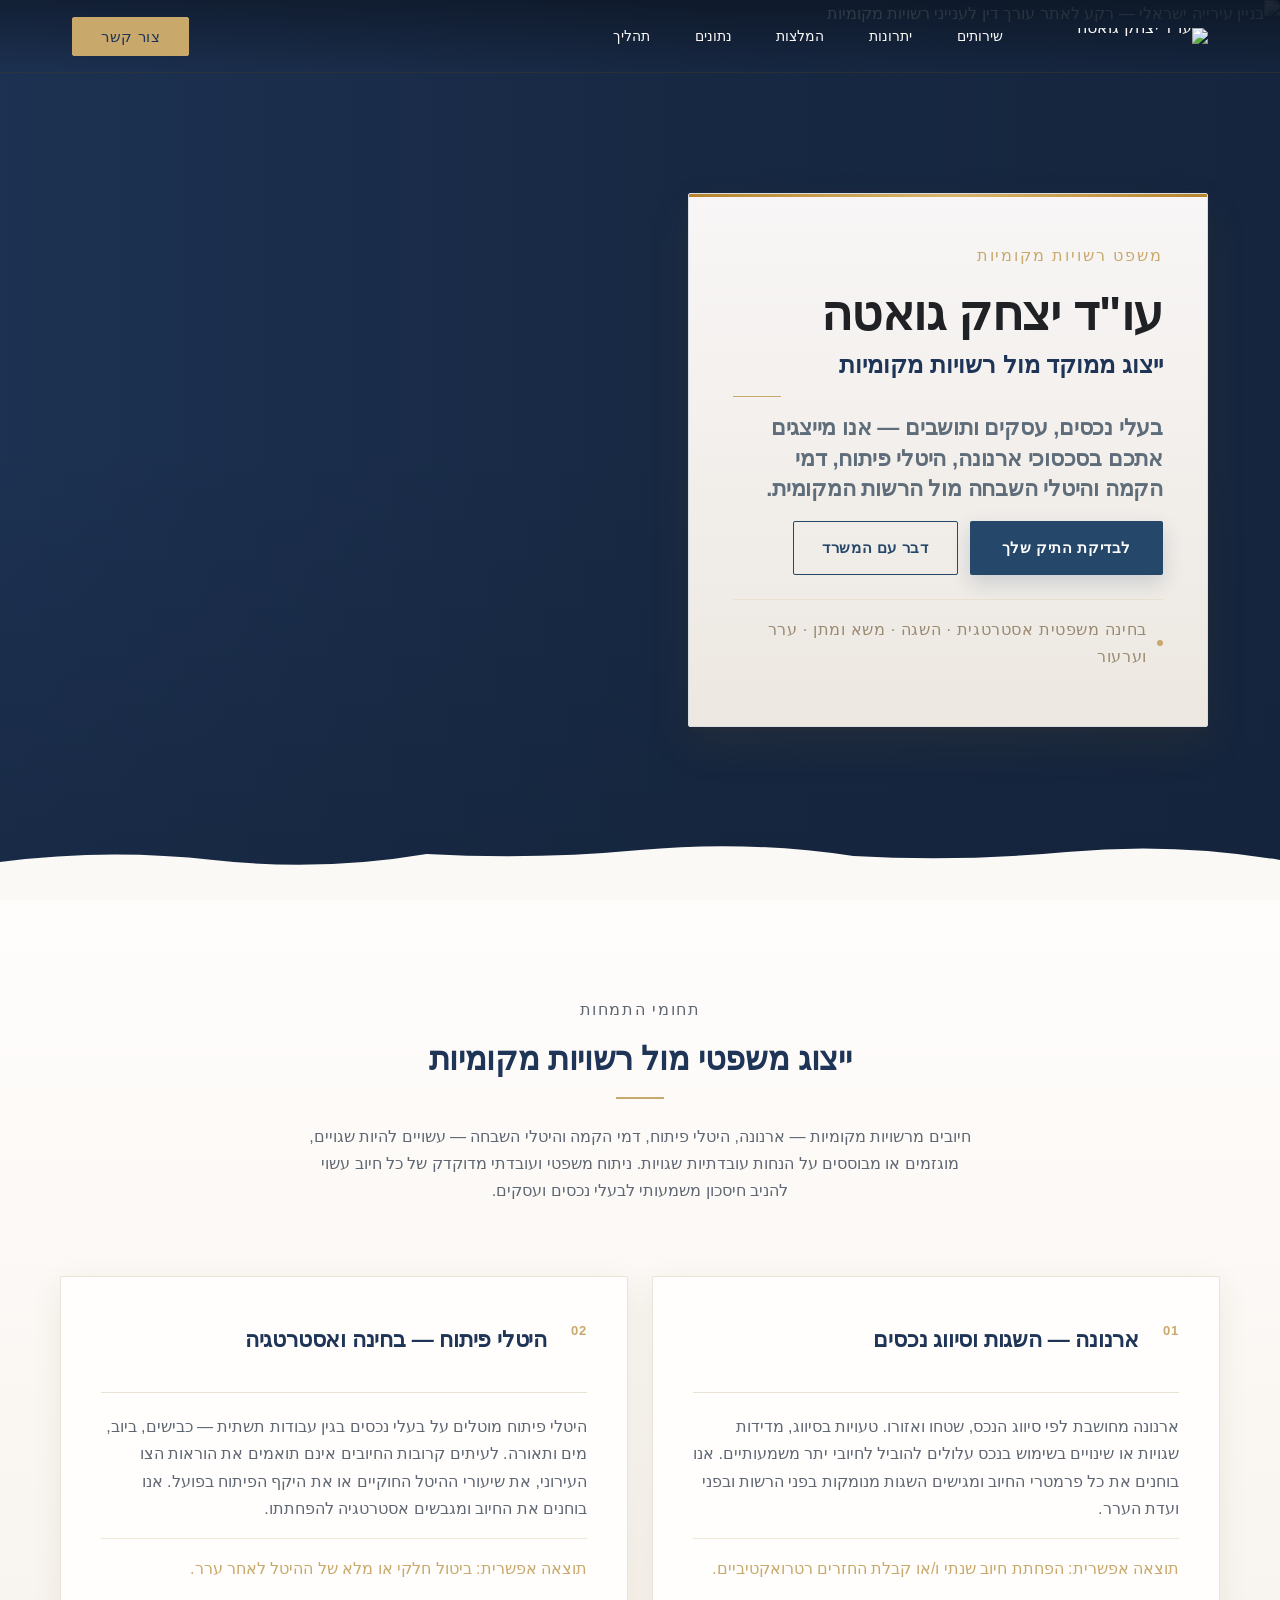
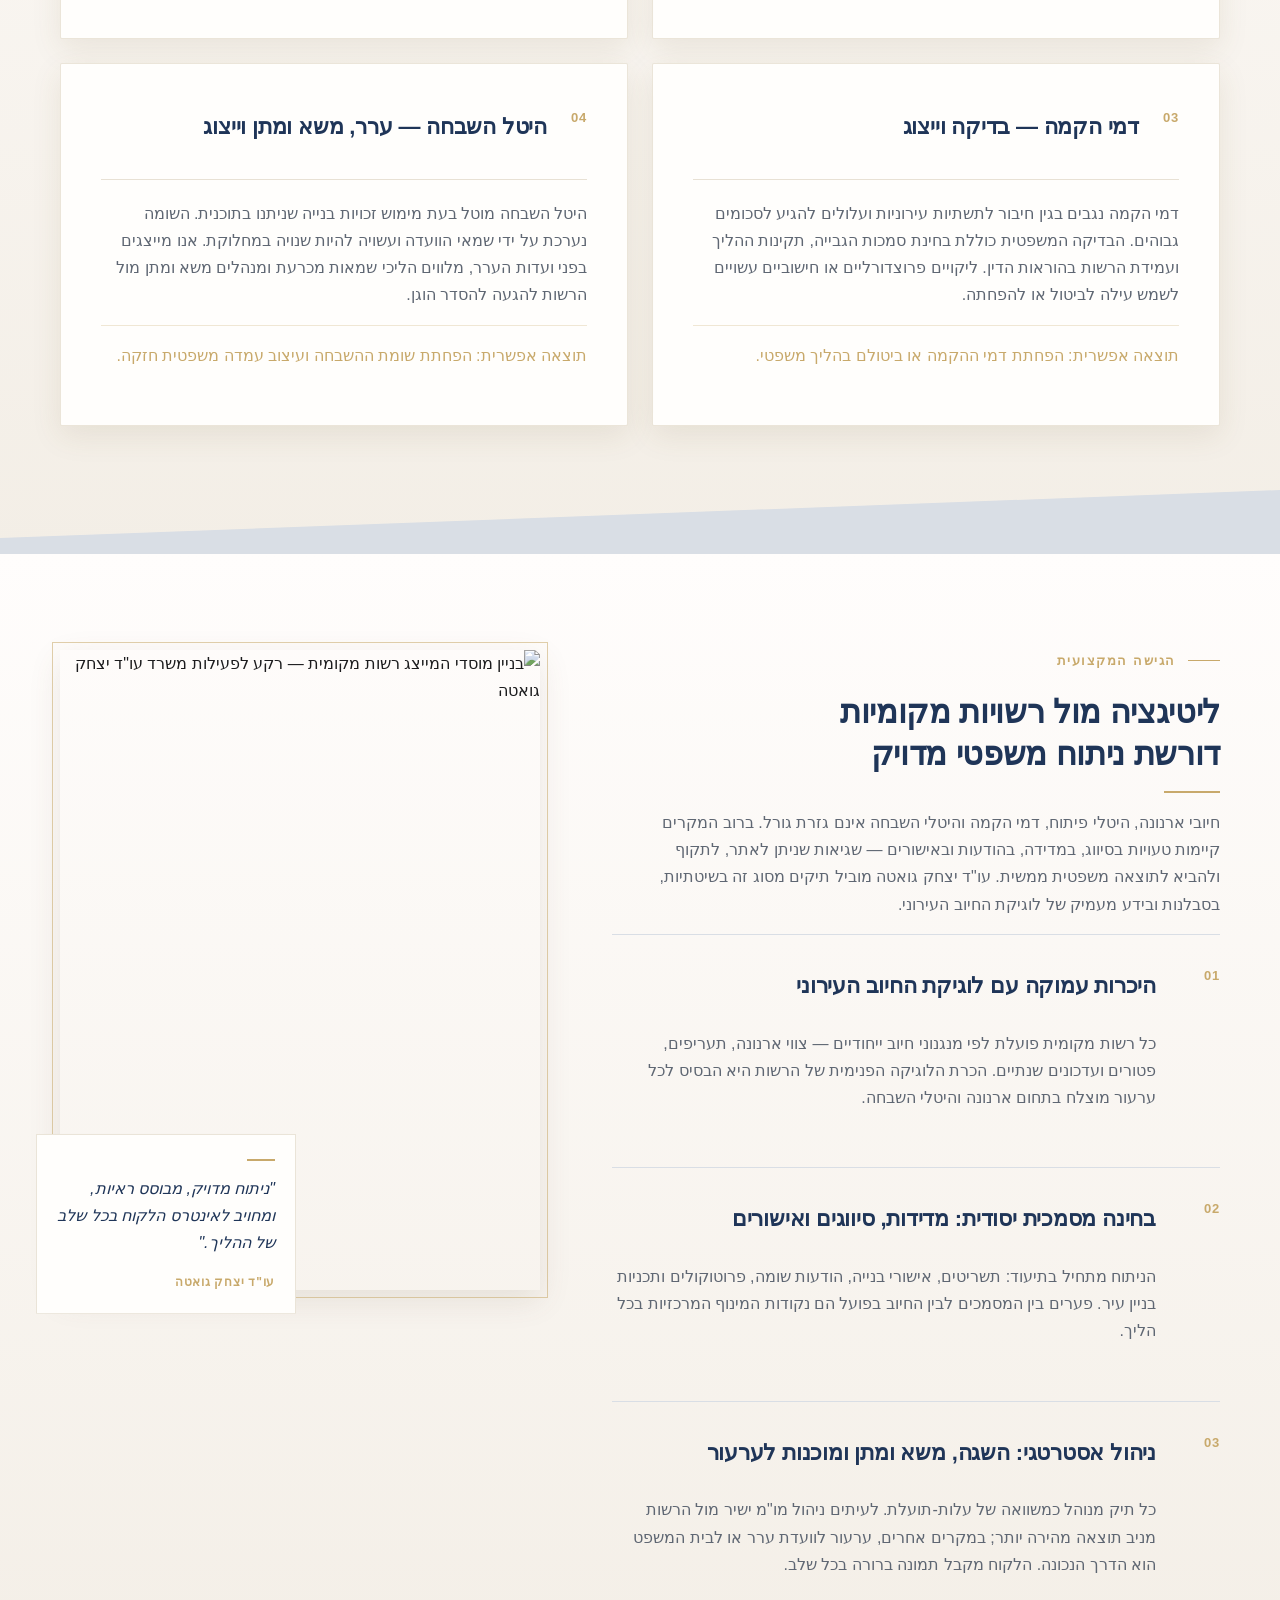
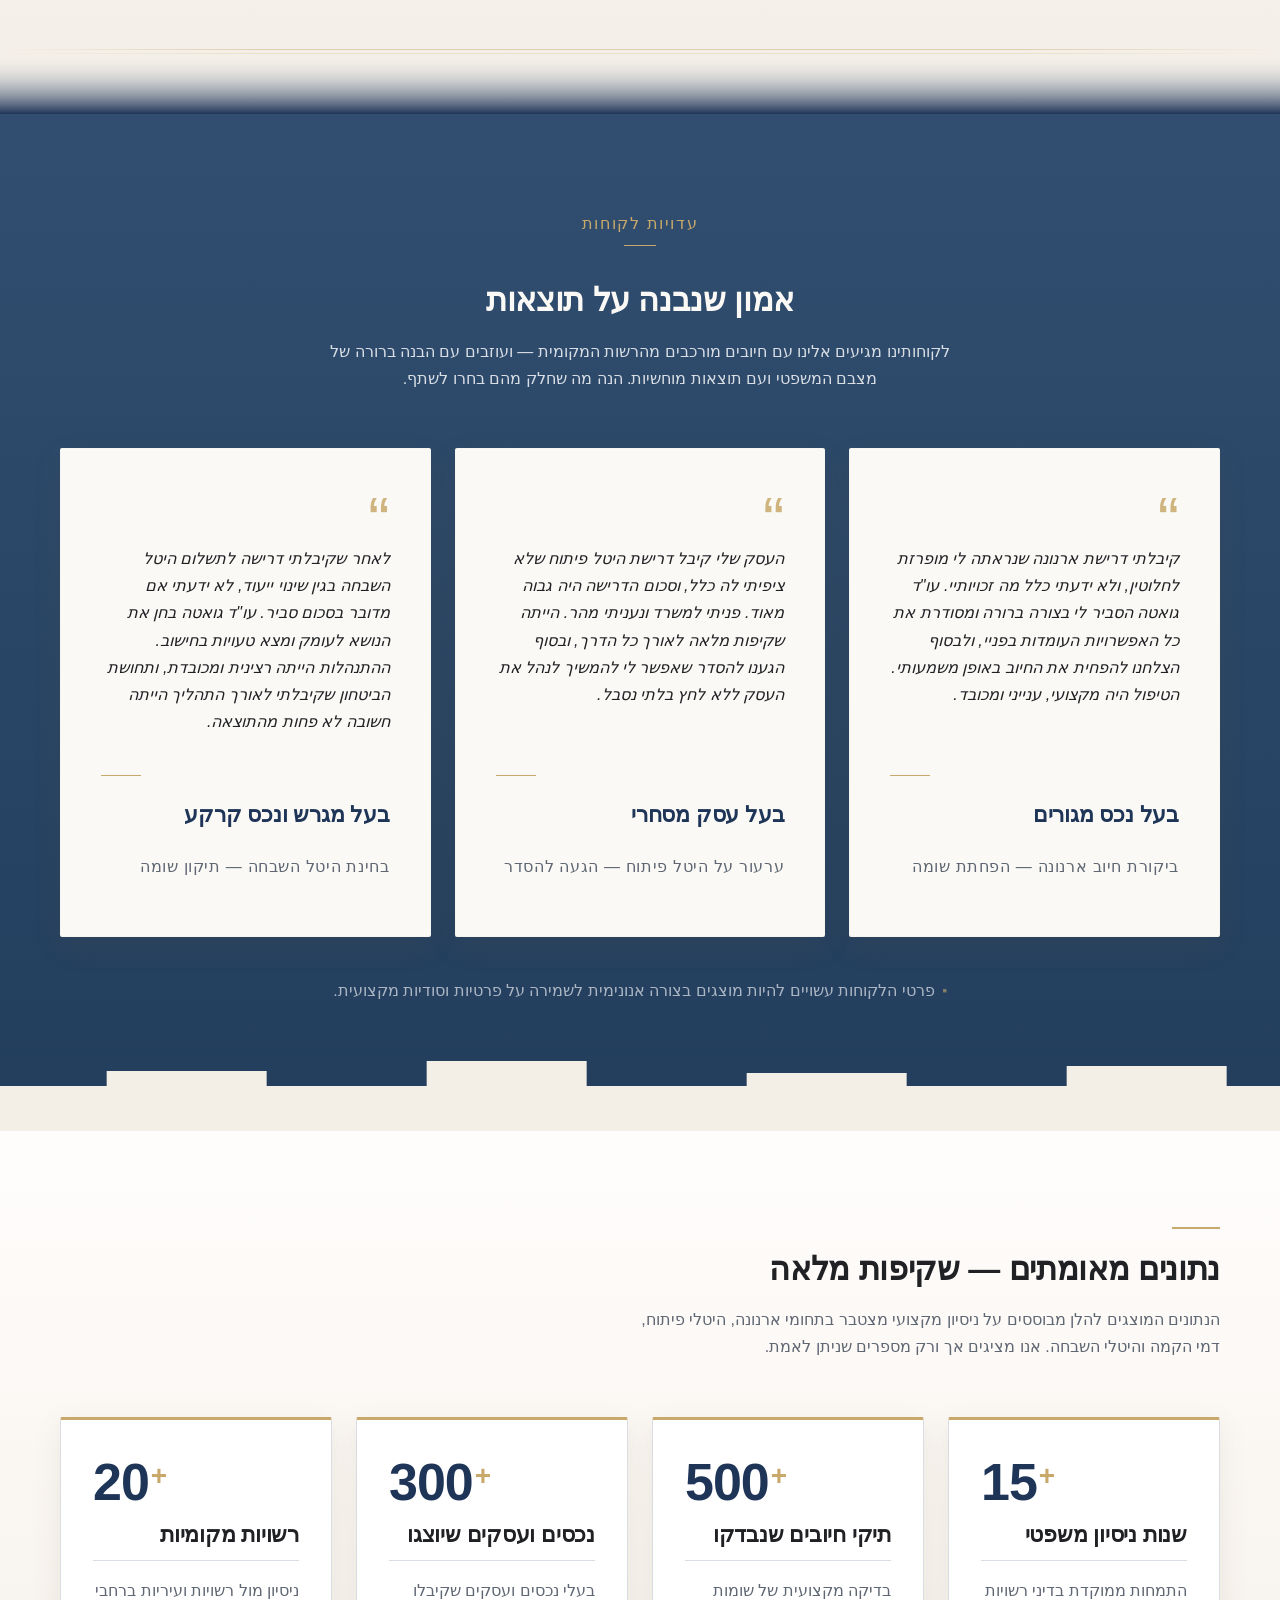
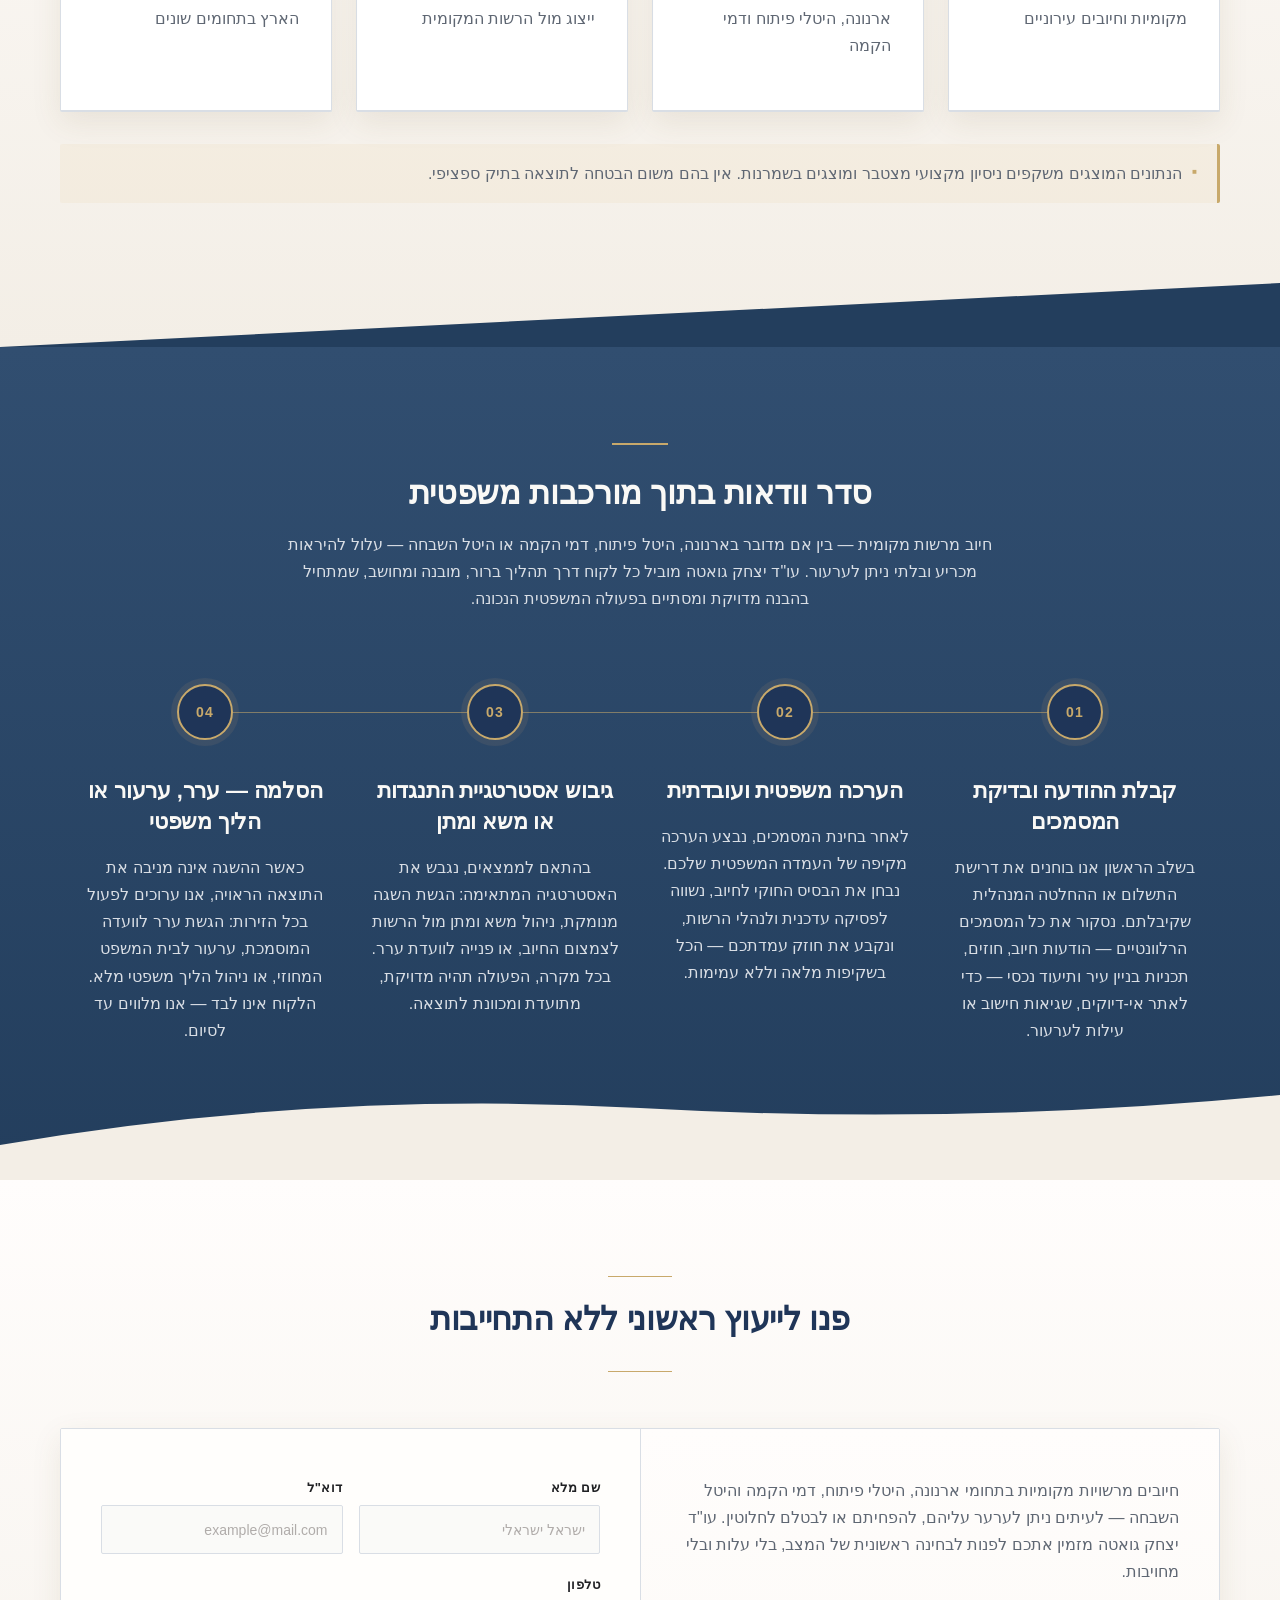
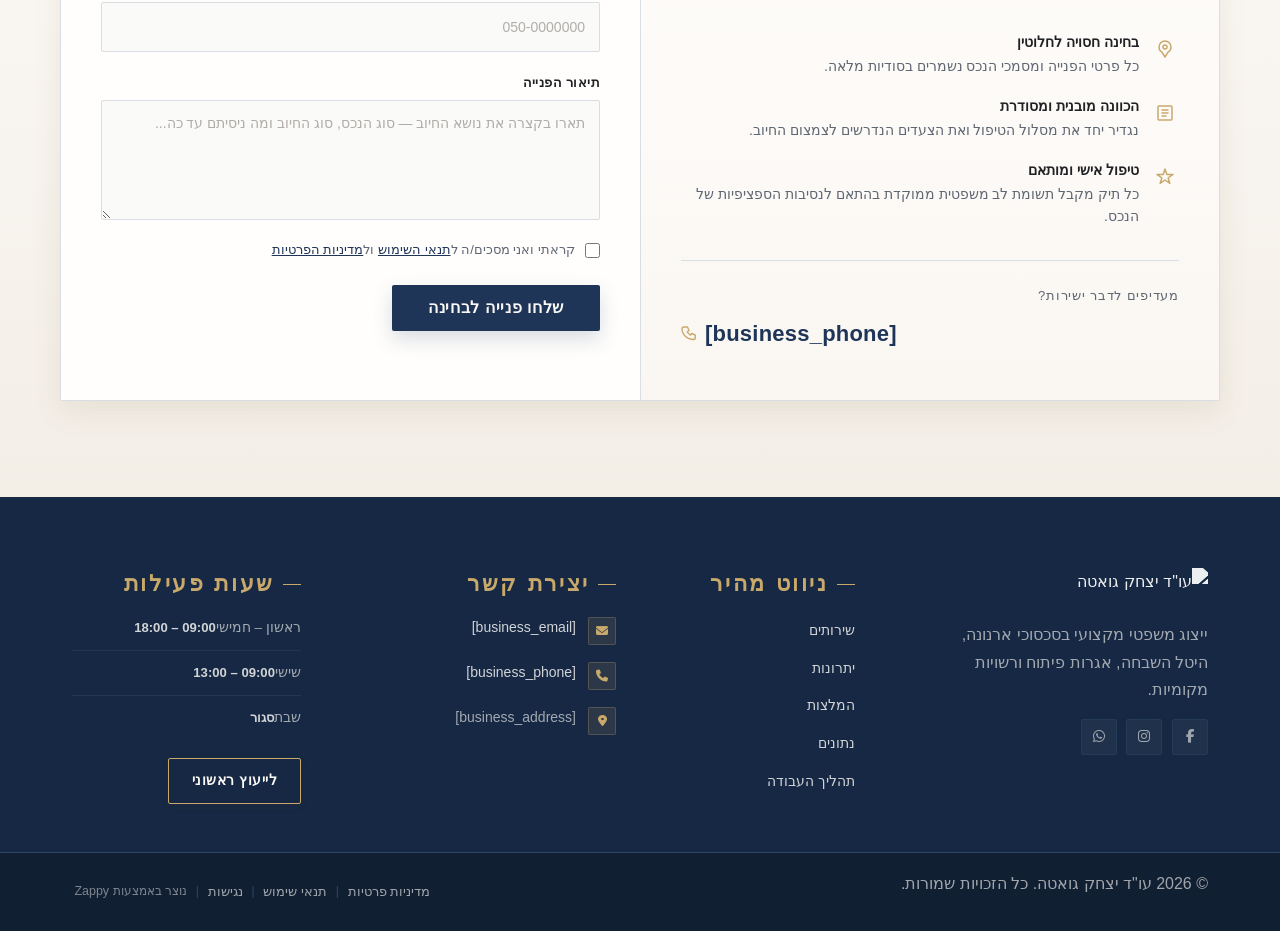
==== index.html @ afc23d6f "Background sync: Progressive GitHub Sync" ====
<!DOCTYPE html>
<html lang="he" dir="rtl">
<head>
    <meta charset="UTF-8">
    <meta name="viewport" content="width=device-width, initial-scale=1.0">
    <meta name="robots" content="index, follow">
    <title>עו&quot;ד יצחק גואטה — עו&quot;ד יצחק גואטה</title>
    <meta name="description" content="A law firm specializing in municipal law, led by attorney Yitzhak Goata. The firm focuses on disputes and legal matters against local authorities, covering key ">
    <meta name="keywords" content="עו"ד יצחק גואטה, ארנונה, היטלי השבחה, עורך דין ארנונה">
    
    <!-- Favicons -->
    <link rel="icon" type="image/x-icon" href="/assets/favicon.ico">
    <link rel="icon" type="image/png" sizes="16x16" href="/assets/favicon-16x16.png">
    <link rel="icon" type="image/png" sizes="32x32" href="/assets/favicon-32x32.png">
    <link rel="icon" type="image/png" sizes="48x48" href="/assets/favicon-48x48.png">
    <link rel="icon" type="image/png" sizes="192x192" href="/assets/favicon-192x192.png">
    <link rel="icon" type="image/png" sizes="512x512" href="/assets/favicon-512x512.png">
    <link rel="apple-touch-icon" href="/assets/apple-touch-icon.png">
    <!-- Zappy Analytics -->
<script>
(function() {
  'use strict';
  
  // Configuration
  var config = {
    websiteId: 'dc82ff02-4b75-4c0b-876d-8319b4fad662',
    apiUrl: 'https://api.zappy5.com/api/analytics/track',
    sessionDuration: 30 * 60 * 1000, // 30 minutes
    visitorDuration: 30 * 24 * 60 * 60 * 1000, // 30 days
    trackPageViews: true,
    trackClicks: true,
    trackFormSubmissions: true
  };
  
  // Generate or retrieve persistent visitor ID (30 days)
  function getVisitorId() {
    var visitorKey = 'zappy_visitor_' + config.websiteId;
    var visitor = null;
    
    try {
      visitor = localStorage.getItem(visitorKey);
      if (visitor) {
        var visitorData = JSON.parse(visitor);
        var now = Date.now();
        
        // Check if visitor ID is still valid (30 days)
        if (now - visitorData.created < config.visitorDuration) {
          // Update last seen timestamp
          visitorData.lastSeen = now;
          localStorage.setItem(visitorKey, JSON.stringify(visitorData));
          return visitorData.id;
        }
      }
    } catch (e) {
      console.warn('Zappy Analytics: LocalStorage not available');
    }
    
    // Generate new visitor ID
    var newVisitorId = 'zv_' + Date.now() + '_' + Math.random().toString(36).substr(2, 9);
    
    try {
      localStorage.setItem(visitorKey, JSON.stringify({
        id: newVisitorId,
        created: Date.now(),
        lastSeen: Date.now()
      }));
    } catch (e) {
      // Continue without local storage
    }
    
    return newVisitorId;
  }
  
  // Generate or retrieve session ID (30 minutes)
  function getSessionId() {
    var sessionKey = 'zappy_session_' + config.websiteId;
    var session = null;
    
    try {
      session = sessionStorage.getItem(sessionKey);
      if (session) {
        var sessionData = JSON.parse(session);
        var now = Date.now();
        
        // Check if session is still valid
        if (now - sessionData.timestamp < config.sessionDuration) {
          // Update timestamp
          sessionData.timestamp = now;
          sessionStorage.setItem(sessionKey, JSON.stringify(sessionData));
          return sessionData.id;
        }
      }
    } catch (e) {
      console.warn('Zappy Analytics: SessionStorage not available');
    }
    
    // Generate new session ID
    var newSessionId = 'zs_' + Date.now() + '_' + Math.random().toString(36).substr(2, 9);
    
    try {
      sessionStorage.setItem(sessionKey, JSON.stringify({
        id: newSessionId,
        timestamp: Date.now()
      }));
    } catch (e) {
      // Continue without session storage
    }
    
    return newSessionId;
  }
  
  var visitorId = getVisitorId();
  var sessionId = getSessionId();
  
  // Track an event
  function trackEvent(eventType, data) {
    data = data || {};
    
    var eventData = {
      website_id: config.websiteId,
      event_type: eventType,
      page_path: window.location.pathname,
      referrer: document.referrer || 'direct',
      visitor_id: visitorId,
      session_id: sessionId,
      metadata: data
    };
    
    // Use sendBeacon if available (better for page unload events)
    if (navigator.sendBeacon) {
      var blob = new Blob([JSON.stringify(eventData)], { type: 'application/json' });
      navigator.sendBeacon(config.apiUrl, blob);
    } else {
      // Fallback to fetch
      fetch(config.apiUrl, {
        method: 'POST',
        headers: {
          'Content-Type': 'application/json'
        },
        body: JSON.stringify(eventData),
        keepalive: true
      }).catch(function(error) {
        console.warn('Zappy Analytics: Failed to track event', error);
      });
    }
  }
  
  // Track page view
  if (config.trackPageViews) {
    trackEvent('pageview', {
      title: document.title,
      url: window.location.href
    });
  }
  
  // Track clicks on important elements
  if (config.trackClicks) {
    document.addEventListener('click', function(e) {
      var target = e.target;
      
      // Track button clicks (counted as actions)
      if (target.tagName === 'BUTTON' || target.closest('button')) {
        var button = target.tagName === 'BUTTON' ? target : target.closest('button');
        trackEvent('click', {
          element: 'button',
          text: button.textContent.trim().substring(0, 100),
          id: button.id || null,
          class: button.className || null
        });
      }
      
      // Track link clicks (navigation - not counted as actions)
      else if (target.tagName === 'A' || target.closest('a')) {
        var link = target.tagName === 'A' ? target : target.closest('a');
        trackEvent('navigation', {
          element: 'link',
          text: link.textContent.trim().substring(0, 100),
          href: link.href,
          external: link.hostname !== window.location.hostname
        });
      }
    }, true);
  }
  
  // Track form submissions
  if (config.trackFormSubmissions) {
    document.addEventListener('submit', function(e) {
      var form = e.target;
      
      trackEvent('form_submit', {
        form_id: form.id || null,
        form_name: form.name || null,
        form_action: form.action || null,
        form_method: form.method || 'GET'
      });
    }, true);
  }
  
  // Track time on page (send on page unload)
  var pageLoadTime = Date.now();
  
  window.addEventListener('beforeunload', function() {
    var timeOnPage = Math.floor((Date.now() - pageLoadTime) / 1000); // in seconds
    
    trackEvent('page_unload', {
      time_on_page: timeOnPage,
      page_path: window.location.pathname
    });
  });
  
  // Expose tracking function globally for custom events
  window.zappyAnalytics = {
    track: trackEvent,
    getVisitorId: function() { return visitorId; },
    getSessionId: function() { return sessionId; }
  };
  
})();
</script>
<!-- End Zappy Analytics -->
    <meta property="og:title" content="עו&quot;ד יצחק גואטה — עו&quot;ד יצחק גואטה">
    <meta property="og:description" content="A law firm specializing in municipal law, led by attorney Yitzhak Goata. The firm focuses on disputes and legal matters against local authorities, covering key ">
    <meta name="twitter:card" content="summary_large_image">
    <meta name="twitter:title" content="עו&quot;ד יצחק גואטה — עו&quot;ד יצחק גואטה">
    <meta name="twitter:description" content="A law firm specializing in municipal law, led by attorney Yitzhak Goata. The firm focuses on disputes and legal matters against local authorities, covering key ">
    <meta property="og:type" content="website">
  <meta property="og:locale" content="he_IL">
  
  
  
  
  
  <link rel="stylesheet" href="https://cdnjs.cloudflare.com/ajax/libs/font-awesome/6.4.0/css/all.min.css">

    <!-- Favicons -->
    <link rel="icon" type="image/x-icon" href="/assets/favicon.ico">
    <link rel="icon" type="image/png" sizes="16x16" href="/assets/favicon-16x16.png">
    <link rel="icon" type="image/png" sizes="32x32" href="/assets/favicon-32x32.png">
    <link rel="icon" type="image/png" sizes="48x48" href="/assets/favicon-48x48.png">
    <link rel="icon" type="image/png" sizes="192x192" href="/assets/favicon-192x192.png">
    <link rel="icon" type="image/png" sizes="512x512" href="/assets/favicon-512x512.png">
    <link rel="apple-touch-icon" href="/assets/apple-touch-icon.png">
    <!-- Cookie Consent -->
    <link rel="stylesheet" href="https://cdn.jsdelivr.net/npm/vanilla-cookieconsent@3/dist/cookieconsent.css">
    <script src="https://cdn.jsdelivr.net/npm/vanilla-cookieconsent@3/dist/cookieconsent.umd.js"></script>
    <!-- Mickidum Accessibility Toolbar -->
    <script src="https://cdn.jsdelivr.net/gh/mickidum/acc_toolbar/acctoolbar/acctoolbar.min.js"></script>
    <link rel="stylesheet" href="/styles.css">

    <style id="zappy-dropdown-submenu-styles">
      /* ========== DESKTOP DROPDOWN SUBMENU STYLES ========== */
      /* Base styles for dropdown submenus - parent must be positioned */
      .nav-menu li:has(.sub-menu), nav li:has(.sub-menu), .navbar li:has(.sub-menu), #navMenu li:has(.sub-menu) { position: relative; }
      /* Submenu base - hidden by default */
      .nav-menu .sub-menu, nav .sub-menu, .navbar .sub-menu, #navMenu .sub-menu { display: block !important; position: absolute !important; top: 100%; left: 0; min-width: 220px; background: white; border-radius: 8px; box-shadow: 0 8px 25px rgba(0,0,0,0.15); padding: 8px 0; opacity: 0; visibility: hidden; transform: translateY(10px); transition: all 0.3s ease; z-index: 1000; list-style: none; pointer-events: none; }
      /* CRITICAL: Desktop hover styles to show dropdown */
      .nav-menu li:hover > .sub-menu, nav li:hover > .sub-menu, .navbar li:hover > .sub-menu, #navMenu li:hover > .sub-menu { opacity: 1 !important; visibility: visible !important; transform: translateY(0) !important; pointer-events: auto !important; }
      /* Submenu item styling */
      .sub-menu li { list-style: none; margin: 0; padding: 0; }
      .sub-menu a { display: block !important; padding: 10px 16px !important; color: var(--text-dark, #333) !important; font-weight: 500; text-decoration: none; white-space: nowrap; transition: background-color 0.2s; }
      .sub-menu .zappy-nav-child > a { padding-left: 28px !important; font-size: 0.9em !important; opacity: 0.85 !important; }
      [dir="rtl"] .sub-menu .zappy-nav-child > a, html[lang="he"] .sub-menu .zappy-nav-child > a, html[lang="ar"] .sub-menu .zappy-nav-child > a { padding-left: 10px !important; padding-right: 28px !important; }
      .sub-menu .zappy-nav-parent > a { font-weight: 600 !important; }
      .sub-menu a:hover { background-color: #f5f5f5; }
      /* RTL (Hebrew/Arabic) dropdown positioning */
      [dir="rtl"] .nav-menu .sub-menu, [dir="rtl"] nav .sub-menu, [dir="rtl"] .navbar .sub-menu, html[lang="he"] .nav-menu .sub-menu, html[lang="he"] nav .sub-menu, html[lang="he"] .navbar .sub-menu, html[lang="ar"] .nav-menu .sub-menu, html[lang="ar"] nav .sub-menu, html[lang="ar"] .navbar .sub-menu { left: auto !important; right: 0 !important; }
      /* Hide empty dropdown menus (exclude catalog sub-menus that use <a> children instead of <li>) */
      .sub-menu:empty, .sub-menu:not(:has(li:not(.zappy-hidden-menu-item))):not(:has(> a)), .sub-menu:not(:has(li)):not(:has(> a)) { display: none !important; opacity: 0 !important; visibility: hidden !important; pointer-events: none !important; }
      /* Desktop: show submenu on Menu Group hover */
      li:has(.menu-group-title):hover > .sub-menu { opacity: 1 !important; visibility: visible !important; transform: translateY(0) !important; pointer-events: auto !important; }
      /* Menu Group title styling */
      .nav-menu > li > .menu-group-title, #navMenu > li > .menu-group-title { display: inline-block; padding: 0.5rem 1rem; cursor: default; user-select: none; }
      
      /* ========== MOBILE SUBMENU STYLES ========== */
      @media (max-width: 768px) {
        .nav-menu .sub-menu, nav .sub-menu, .navbar .sub-menu, #navMenu .sub-menu { position: static !important; transform: none !important; box-shadow: none !important; background: transparent !important; max-height: 0; overflow: hidden; opacity: 0; visibility: hidden; transition: max-height 0.3s ease, opacity 0.3s ease; padding: 0 !important; border-radius: 0 !important; }
        .navbar .sub-menu.mobile-expanded, .nav-menu .sub-menu.mobile-expanded, #navMenu .sub-menu.mobile-expanded { max-height: none !important; overflow-y: visible !important; opacity: 1 !important; visibility: visible !important; padding: 8px 0 8px 16px !important; }
        [dir="rtl"] .sub-menu.mobile-expanded, html[lang="he"] .sub-menu.mobile-expanded { padding: 8px 16px 8px 0 !important; }
        /* Disable hover behavior on mobile */
        .nav-menu li:hover > .sub-menu, nav li:hover > .sub-menu, .navbar li:hover > .sub-menu, #navMenu li:hover > .sub-menu { opacity: 0; visibility: hidden; pointer-events: none; }
        .nav-menu li > .sub-menu.mobile-expanded, nav li > .sub-menu.mobile-expanded, .navbar li > .sub-menu.mobile-expanded, #navMenu li > .sub-menu.mobile-expanded { opacity: 1 !important; visibility: visible !important; pointer-events: auto !important; }
        .nav-menu li:has(.sub-menu), nav li:has(.sub-menu), .navbar li:has(.sub-menu), #navMenu li:has(.sub-menu) { display: flex !important; flex-wrap: wrap !important; align-items: center !important; position: relative !important; min-height: 44px !important; }
        .nav-menu li:has(.sub-menu) > a, nav li:has(.sub-menu) > a, .navbar li:has(.sub-menu) > a, #navMenu li:has(.sub-menu) > a { flex: 1 !important; min-width: 0 !important; }
        .nav-menu li:has(.sub-menu) > .menu-group-title, nav li:has(.sub-menu) > .menu-group-title, .navbar li:has(.sub-menu) > .menu-group-title, #navMenu li:has(.sub-menu) > .menu-group-title { flex: 1 !important; min-width: 0 !important; padding: 0 !important; line-height: inherit !important; }
        .nav-menu li:has(.sub-menu) > .sub-menu, nav li:has(.sub-menu) > .sub-menu, .navbar li:has(.sub-menu) > .sub-menu, #navMenu li:has(.sub-menu) > .sub-menu { flex-basis: 100% !important; width: 100% !important; }
        .nav-menu li:has(.sub-menu) > a [class*="chevron"], .nav-menu li:has(.sub-menu) > a [class*="arrow"], .nav-menu li:has(.sub-menu) > a .fa-chevron-down, .nav-menu li:has(.sub-menu) > a .fa-angle-down, nav li:has(.sub-menu) > a [class*="chevron"], nav li:has(.sub-menu) > a [class*="arrow"], #navMenu li:has(.sub-menu) > a [class*="chevron"], #navMenu li:has(.sub-menu) > a [class*="arrow"] { display: none !important; visibility: hidden !important; }
        .mobile-submenu-toggle { display: flex !important; align-items: center !important; justify-content: center !important; width: 44px !important; height: auto !important; background: transparent !important; border: none !important; cursor: pointer !important; color: var(--text-dark) !important; position: static !important; flex-shrink: 0 !important; align-self: stretch !important; z-index: 2 !important; padding: 0 !important; margin: 0 !important; }
        .mobile-submenu-toggle::after { content: '' !important; width: 0 !important; height: 0 !important; border-left: 6px solid transparent !important; border-right: 6px solid transparent !important; border-top: 7px solid currentColor !important; transition: transform 0.3s ease !important; }
        .mobile-submenu-toggle.expanded::after { transform: rotate(180deg) !important; }
        .sub-menu a { padding: 10px 0 !important; display: block !important; color: var(--text-dark) !important; white-space: normal !important; }
        .sub-menu .zappy-nav-child > a { padding-left: 28px !important; font-size: 0.9em !important; opacity: 0.85 !important; }
        [dir="rtl"] .sub-menu .zappy-nav-child > a, html[lang="he"] .sub-menu .zappy-nav-child > a, html[lang="ar"] .sub-menu .zappy-nav-child > a { padding-left: 0 !important; padding-right: 28px !important; }
        .sub-menu .zappy-nav-parent > a { font-weight: 600 !important; }
        .nav-menu.active, #navMenu.active { max-width: 100vw !important; overflow-x: hidden !important; box-sizing: border-box !important; }
        .navbar .sub-menu li a, nav.navbar .sub-menu li a, .zappy-products-dropdown .sub-menu a { color: var(--text-dark) !important; }
      }
      @media (min-width: 769px) { .mobile-submenu-toggle { display: none !important; } }
    </style>

    <style id="mobile-lang-menu-deployed-css">
    @media (max-width: 768px) {
      .lang-switcher,
      .nav-cta-container .lang-switcher,
      .nav-container .lang-switcher,
      .navbar .lang-switcher,
      .navbar .nav-cta-container .lang-switcher,
      .nav-icons-left .lang-switcher,
      .nav-ecommerce-icons .lang-switcher { display: none !important; }
      .mobile-lang-menu { width: 100%; border-top: 1px solid rgba(128,128,128,0.2); padding: 8px 0 0 0; margin-top: 8px; }
      .mobile-lang-toggle { display: flex !important; align-items: center; justify-content: space-between; width: 100%; padding: 12px 16px; background: none; border: none; cursor: pointer; font-size: 15px; color: inherit; font-family: inherit; }
      .mobile-lang-toggle::after { content: ''; display: inline-block; width: 8px; height: 8px; border-right: 2px solid currentColor; border-bottom: 2px solid currentColor; transform: rotate(45deg); transition: transform 0.3s ease; margin-left: 8px; }
      .mobile-lang-toggle.expanded::after { transform: rotate(-135deg); }
      .mobile-lang-options { max-height: 0; overflow: hidden; transition: max-height 0.3s ease; }
      .mobile-lang-options.expanded { max-height: 300px; }
      .mobile-lang-option { display: flex !important; align-items: center; gap: 10px; padding: 10px 24px; text-decoration: none; color: inherit; font-size: 14px; font-family: inherit; }
      .mobile-lang-option:hover { background: rgba(128,128,128,0.1); }
      .mobile-lang-option.active { font-weight: 600; opacity: 0.7; pointer-events: none; }
      .mobile-lang-option img { width: 20px; height: 20px; border-radius: 50%; }
    }
    @media (min-width: 769px) {
      .mobile-lang-menu { display: none !important; }
    }
    </style>

    <style id="zappy-widget-visibility">
      #mic-access-tool-general-button, .mic-access-tool-general-button,
      #mic-init-access-tool .mic-access-tool-general-button, #mic-init-access-tool #mic-access-tool-general-button,
      ._access-icon, #mic-access-tool-box, .mic-access-tool-box,
      #mic-init-access-tool #mic-access-tool-box, div[id*="mic-access-tool-box"], ._access-menu {
        display: none !important; visibility: hidden !important; opacity: 0 !important; pointer-events: none !important;
      }
    </style>
</head>
<body>

  <nav class="navbar" dir="rtl">
  <button class="mobile-toggle" id="mobileToggle" aria-label="Menu">
    <svg class="hamburger-icon" width="24" height="24" viewBox="0 0 24 24" fill="none">
      <path d="M3 12h18M3 6h18M3 18h18" stroke="currentColor" stroke-width="2" stroke-linecap="round"></path>
    </svg>
    <svg class="close-icon" width="24" height="24" viewBox="0 0 24 24" fill="none" style="display: none;">
      <path d="M18 6L6 18M6 6l12 12" stroke="currentColor" stroke-width="2" stroke-linecap="round"></path>
    </svg>
  </button>

  <button class="phone-header-btn" data-phone="[business_phone]" aria-label="Call">
    <svg width="20" height="20" viewBox="0 0 24 24" fill="currentColor">
      <path d="M22 16.92v3a2 2 0 0 1-2.18 2 19.79 19.79 0 0 1-8.63-3.07 19.5 19.5 0 0 1-6-6 19.79 19.79 0 0 1-3.07-8.67A2 2 0 0 1 4.11 2h3a2 2 0 0 1 2 1.72 12.84 12.84 0 0 0 .7 2.81 2 2 0 0 1-.45 2.11L8.09 9.91a16 16 0 0 0 6 6l1.27-1.27a2 2 0 0 1 2.11-.45 12.84 12.84 0 0 0 2.81.7A2 2 0 0 1 22 16.92z"></path>
    </svg>
  </button>

  <div class="nav-container">
    <div class="nav-right-group"><div class="nav-brand">
      <a href="/" class="logo-link">
        <img src="/assets/logo.webp" alt="עו&quot;ד יצחק גואטה" class="logo">
      </a>
    </div><ul class="nav-menu" id="navMenu"><li><a href="#services">שירותים</a></li><li><a href="#benefits">יתרונות</a></li><li><a href="#testimonials">המלצות</a></li><li><a href="#stats">נתונים</a></li><li><a href="#process">תהליך</a></li></ul></div>

    

    <div class="nav-cta-container">
      <a href="#contact" class="nav-cta-btn">צור קשר</a>
    </div>
  </div>
</nav>
<script>

// Navbar Mobile Menu Toggle and Contrast Fix
(function() {
  // Use 'load' event instead of 'DOMContentLoaded' to ensure we run AFTER all other scripts
  window.addEventListener('load', function() {
    
    // FIX MOBILE BUTTON CONTRAST
    // Detect navbar background color and apply contrasting color to mobile buttons
    const navbar = document.querySelector('.navbar, nav, header');
    if (!navbar) {
      console.log('[Navbar] Navbar element not found');
      return;
    }
    
    // DECLARE VARIABLES EARLY to avoid Temporal Dead Zone errors
    // These are used in multiple places below
    let mobileToggle = document.getElementById('mobileToggle') ||
                       document.querySelector('.mobile-toggle') ||
                       document.querySelector('.hamburger') ||
                       document.querySelector('.hamburger-menu') ||
                       document.querySelector('.menu-toggle') ||
                       document.querySelector('.burger-menu') ||
                       document.querySelector('[aria-label="Menu"]') ||
                       document.querySelector('[aria-label="תפריט"]');
    
    const phoneBtn = document.querySelector('.phone-header-btn');
    
    const computedStyle = window.getComputedStyle(navbar);
    let bgColor = computedStyle.backgroundColor;
    
    console.log('[Navbar] Initial navbar background:', bgColor);
    
    // Check if background is transparent or rgba with 0 alpha
    const isTransparent = bgColor === 'transparent' || 
                         bgColor === 'rgba(0, 0, 0, 0)' ||
                         (bgColor.startsWith('rgba') && bgColor.includes(', 0)'));
    
    if (isTransparent) {
      // Check for background-image or gradient
      const bgImage = computedStyle.backgroundImage;
      if (bgImage && bgImage !== 'none') {
        console.log('[Navbar] Navbar has background image/gradient, using dark text');
        bgColor = 'rgb(240, 240, 240)'; // Assume light background
      } else {
        // Transparent navbar - check body background
        const bodyBg = window.getComputedStyle(document.body).backgroundColor;
        console.log('[Navbar] Navbar transparent, using body background:', bodyBg);
        bgColor = bodyBg;
      }
    }
    
    // Calculate luminance to determine if background is light or dark
    const rgb = bgColor.match(/\d+/g);
    if (rgb && rgb.length >= 3) {
      const r = parseInt(rgb[0]);
      const g = parseInt(rgb[1]);
      const b = parseInt(rgb[2]);
      const luminance = (0.299 * r + 0.587 * g + 0.114 * b) / 255;
      
      // Mobile button colors are set by Claude's AI-generated CSS (same as .nav-menu a)
      // No dynamic color overrides needed - colors come from the generated navbar CSS
      console.log('[Navbar] Mobile button colors preserved from Claude CSS (luminance:', luminance.toFixed(2) + ')');
      
      // FIX ICON SIZES - Ensure SVGs are properly sized and visible
      // INJECT CRITICAL CSS TO OVERRIDE ANY CONFLICTING RULES
      const criticalCSS = document.createElement('style');
      criticalCSS.id = 'zappy-mobile-nav-fix';
      const htmlLang = document.documentElement.lang || 'en';
      const htmlDir = document.documentElement.dir || 'ltr';
      // Check both dir attribute AND lang for RTL detection
      // dir="rtl" is the most reliable indicator
      const isRTL = htmlDir === 'rtl' || htmlLang === 'he' || htmlLang === 'ar';
      
      criticalCSS.textContent = `
        /* Hide mobile buttons on desktop, show only on mobile */
        @media (min-width: 769px) {
          .mobile-toggle,
          .phone-header-btn {
            display: none !important;
          }
        }
        
        /* Show and position mobile buttons correctly on mobile */
        @media (max-width: 768px) {
          .mobile-toggle,
          .phone-header-btn {
            position: absolute !important;
            top: 50% !important;
            transform: translateY(-50%) !important;
            z-index: 1001 !important;
            display: flex !important;
            align-items: center !important;
            justify-content: center !important;
            width: 36px !important;
            height: 36px !important;
            border-radius: 50% !important;
            border: none !important;
            cursor: pointer !important;
            padding: 6px !important;
            background: none !important;
            color: var(--nav-text, var(--text-dark)) !important;
          }
          
          /* LTR positioning (default): hamburger LEFT, phone RIGHT */
          html:not([dir="rtl"]):not([lang="he"]):not([lang="ar"]) .mobile-toggle,
          html[dir="ltr"] .mobile-toggle {
            left: 12px !important;
            right: auto !important;
          }
          html:not([dir="rtl"]):not([lang="he"]):not([lang="ar"]) .phone-header-btn,
          html[dir="ltr"] .phone-header-btn {
            right: 12px !important;
            left: auto !important;
          }
          
          /* RTL positioning: hamburger RIGHT, phone LEFT */
          html[dir="rtl"] .mobile-toggle,
          html[lang="he"] .mobile-toggle,
          html[lang="ar"] .mobile-toggle {
            right: 12px !important;
            left: auto !important;
          }
          html[dir="rtl"] .phone-header-btn,
          html[lang="he"] .phone-header-btn,
          html[lang="ar"] .phone-header-btn {
            left: 12px !important;
            right: auto !important;
          }
          
          /* CRITICAL: Ensure nav-container has min-height on mobile */
          /* All children are positioned absolutely/fixed on mobile, so height:auto collapses to 0 */
          .nav-container {
            min-height: 70px !important;
            position: relative !important;
          }
          
          /* Ensure SVG icons are properly sized and inherit color */
          .mobile-toggle svg,
          .phone-header-btn svg {
            width: 24px !important;
            height: 24px !important;
            /* Don't force display - let JavaScript control hamburger/close toggle */
          }
          
          /* Reset nav-cta-container on mobile - remove desktop box-shadow/padding */
          /* that creates a visible ghost box when CTA button is hidden */
          .nav-cta-container {
            box-shadow: none !important;
            padding: 0 !important;
          }
          
          /* Hide nav-cta-container entirely on mobile when there's no lang-switcher */
          /* (only the CTA button is inside, and it's hidden on mobile) */
          .nav-cta-container:not(:has(.lang-switcher)) {
            display: none !important;
          }
          
          /* CRITICAL: Prevent hero image fade gradient from bleeding over headline text */
          /* The .image-fade-gradient has bottom: -30px (extends below parent) */
          /* On mobile stacked layout, this overlaps the h1 text below the image */
          .hero-image-column {
            overflow: hidden !important;
          }
          .image-fade-gradient {
            bottom: 0 !important;
          }
          
          /* Hide desktop language switcher on mobile - hamburger menu handles it */
          /* High specificity to override stored CSS */
          .lang-switcher,
          .nav-cta-container .lang-switcher,
          .nav-container .lang-switcher,
          .navbar .lang-switcher,
          .navbar .nav-cta-container .lang-switcher {
            display: none !important;
          }
        }
      `;
      
      // Remove existing fix if present and inject new one
      const existing = document.getElementById('zappy-mobile-nav-fix');
      if (existing) existing.remove();
      document.head.appendChild(criticalCSS);
      
      console.log('[Navbar] Critical CSS injected for mobile nav positioning');
      
      // ONLY apply inline positioning styles on mobile viewport
      // On desktop, the CSS handles hiding these buttons with display: none
      // Inline styles were breaking desktop layout by overriding CSS
      const isMobileViewport = window.innerWidth <= 768;
      
      if (mobileToggle) {
        // Icon sizing applies to all viewports for consistency
        const hamburgerIcon = mobileToggle.querySelector('.hamburger-icon');
        const closeIcon = mobileToggle.querySelector('.close-icon');
        
        if (hamburgerIcon) {
          hamburgerIcon.style.setProperty('width', '24px', 'important');
          hamburgerIcon.style.setProperty('height', '24px', 'important');
          hamburgerIcon.style.setProperty('display', 'block', 'important'); // Show hamburger by default
        }
        if (closeIcon) {
          closeIcon.style.setProperty('width', '24px', 'important');
          closeIcon.style.setProperty('height', '24px', 'important');
          closeIcon.style.setProperty('display', 'none', 'important'); // Hide close icon by default
        }
        
        // ONLY set positioning inline styles on mobile
        if (isMobileViewport) {
          mobileToggle.style.setProperty('position', 'absolute', 'important');
          mobileToggle.style.setProperty('top', '50%', 'important');
          mobileToggle.style.setProperty('transform', 'translateY(-50%)', 'important');
          mobileToggle.style.setProperty('z-index', '1001', 'important');
          
          // Clear any inline left/right so CSS can take over based on html[dir]
          mobileToggle.style.removeProperty('left');
          mobileToggle.style.removeProperty('right');
          
          console.log('[Navbar] Mobile toggle positioning applied (mobile viewport)');
        } else {
          // On desktop, clear any positioning styles to let CSS handle it
          mobileToggle.style.removeProperty('position');
          mobileToggle.style.removeProperty('top');
          mobileToggle.style.removeProperty('transform');
          mobileToggle.style.removeProperty('z-index');
          mobileToggle.style.removeProperty('left');
          mobileToggle.style.removeProperty('right');
          console.log('[Navbar] Desktop viewport - cleared mobile toggle inline positioning');
        }
      }
      
      if (phoneBtn) {
        // Icon sizing applies to all viewports
        const phoneIcon = phoneBtn.querySelector('svg');
        if (phoneIcon) {
          phoneIcon.style.width = '24px';
          phoneIcon.style.height = '24px';
          phoneIcon.setAttribute('width', '24');
          phoneIcon.setAttribute('height', '24');
        }
        
        // ONLY set positioning inline styles on mobile
        if (isMobileViewport) {
          phoneBtn.style.setProperty('position', 'absolute', 'important');
          phoneBtn.style.setProperty('top', '50%', 'important');
          phoneBtn.style.setProperty('transform', 'translateY(-50%)', 'important');
          phoneBtn.style.setProperty('z-index', '1001', 'important');
          
          // Clear any inline left/right so CSS can take over based on html[dir]
          phoneBtn.style.removeProperty('left');
          phoneBtn.style.removeProperty('right');
          
          console.log('[Navbar] Phone button positioning applied (mobile viewport)');
        } else {
          // On desktop, clear any positioning styles to let CSS handle it
          phoneBtn.style.removeProperty('position');
          phoneBtn.style.removeProperty('top');
          phoneBtn.style.removeProperty('transform');
          phoneBtn.style.removeProperty('z-index');
          phoneBtn.style.removeProperty('left');
          phoneBtn.style.removeProperty('right');
          console.log('[Navbar] Desktop viewport - cleared phone button inline positioning');
        }
      }
    } else {
      console.log('[Navbar] Could not parse background color:', bgColor);
    }
    
    // MOBILE MENU TOGGLE
    // Re-query in case DOM changed (mobileToggle already declared at top of function)
    mobileToggle = document.getElementById('mobileToggle') ||
                   document.querySelector('.mobile-toggle') ||
                   document.querySelector('.hamburger') ||
                   document.querySelector('.hamburger-menu') ||
                   document.querySelector('.menu-toggle') ||
                   document.querySelector('.burger-menu') ||
                   document.querySelector('[aria-label="Menu"]') ||
                   document.querySelector('[aria-label="תפריט"]');
    
    // EXPANDED SEARCH: Find nav menu by ID or class
    const navMenu = document.getElementById('navMenu') ||
                  document.querySelector('.nav-menu') ||
                  document.querySelector('.nav-links') ||
                  document.querySelector('nav ul:not(.submenu)');
    
    if (!mobileToggle || !navMenu) {
      console.log('[Navbar] Mobile toggle or menu not found:', { toggle: !!mobileToggle, menu: !!navMenu });
      return;
    }
    
    // Ensure navMenu has ID for CSS targeting
    if (!navMenu.id) {
      navMenu.id = 'navMenu';
    }
    
    console.log('[Navbar] Initializing mobile menu...');
    
    // Remove any existing event listeners by cloning the button
    const newToggle = mobileToggle.cloneNode(true);
    mobileToggle.parentNode.replaceChild(newToggle, mobileToggle);
    
    // Toggle menu on button click - use newToggle now
    newToggle.addEventListener('click', function(e) {
      e.preventDefault();
      e.stopPropagation();
      
      const hamburgerIcon = this.querySelector('.hamburger-icon');
      const closeIcon = this.querySelector('.close-icon');
      const isActive = navMenu.classList.contains('active');
      
      if (isActive) {
        // Close menu
        navMenu.classList.remove('active');
        if (hamburgerIcon) hamburgerIcon.style.setProperty('display', 'block', 'important');
        if (closeIcon) closeIcon.style.setProperty('display', 'none', 'important');
        document.body.style.overflow = '';
        console.log('[Navbar] Menu closed');
      } else {
        // Open menu
        navMenu.classList.add('active');
        if (hamburgerIcon) hamburgerIcon.style.setProperty('display', 'none', 'important');
        if (closeIcon) closeIcon.style.setProperty('display', 'block', 'important');
        document.body.style.overflow = 'hidden';
        console.log('[Navbar] Menu opened');
      }
    });
    
    // Close menu when clicking nav links (but NOT dropdown toggles)
    const navLinks = navMenu.querySelectorAll('a');
    navLinks.forEach(function(link) {
      link.addEventListener('click', function() {
        // Don't close if it's a dropdown child (unless it's a real navigation link)
        if (this.getAttribute('href') === '#') return;
        
        const hamburgerIcon = newToggle.querySelector('.hamburger-icon');
        const closeIcon = newToggle.querySelector('.close-icon');
        
        navMenu.classList.remove('active');
        if (hamburgerIcon) hamburgerIcon.style.setProperty('display', 'block', 'important');
        if (closeIcon) closeIcon.style.setProperty('display', 'none', 'important');
        document.body.style.overflow = '';
        console.log('[Navbar] Menu closed (link clicked)');
      });
    });
    
    // DROPDOWN MENU TOGGLE (for mobile and touch devices)
    var dropdownToggles = navMenu.querySelectorAll('.dropdown-toggle');
    dropdownToggles.forEach(function(toggle) {
      toggle.addEventListener('click', function(e) {
        e.preventDefault();
        e.stopPropagation();
        var parent = this.closest('.nav-dropdown');
        if (!parent) return;
        
        // Close other open dropdowns at the same level
        var siblings = parent.parentNode.querySelectorAll('.nav-dropdown.open');
        siblings.forEach(function(sib) {
          if (sib !== parent) sib.classList.remove('open');
        });
        
        parent.classList.toggle('open');
        console.log('[Navbar] Dropdown toggled:', parent.classList.contains('open') ? 'open' : 'closed');
      });
    });
    
    // Close dropdowns when clicking outside
    document.addEventListener('click', function(e) {
      if (!e.target.closest('.nav-dropdown')) {
        var openDropdowns = document.querySelectorAll('.nav-dropdown.open');
        openDropdowns.forEach(function(dd) { dd.classList.remove('open'); });
      }
    });
    
    console.log('[Navbar] Dropdown handlers initialized for ' + dropdownToggles.length + ' dropdowns');
    
    // Phone button functionality (phoneBtn already declared at top of function)
    if (phoneBtn) {
      phoneBtn.addEventListener('click', function() {
        // Get phone number from placeholder in page or use default
        const phoneLinks = document.querySelectorAll('a[href^="tel:"]');
        const phoneNumber = phoneLinks.length > 0 
          ? phoneLinks[0].getAttribute('href').replace('tel:', '')
          : '[business_phone]';
        
        window.location.href = 'tel:' + phoneNumber;
        console.log('[Navbar] Phone button clicked');
      });
    }
    
    console.log('[Navbar] Mobile menu initialized successfully');
    
    // === WHATSAPP BUTTON VISIBILITY FIX ===
    // Ensure WhatsApp floating button is hidden on desktop and visible on mobile
    // IMPORTANT: Only target the floating button by its class, NOT generic wa.me links
    const handleWhatsAppVisibility = function() {
      const whatsappBtn = document.querySelector('.whatsapp-float');
      if (whatsappBtn) {
        const isDesktop = window.innerWidth >= 769;
        if (isDesktop) {
          whatsappBtn.style.setProperty('display', 'none', 'important');
          whatsappBtn.style.setProperty('visibility', 'hidden', 'important');
          whatsappBtn.style.setProperty('opacity', '0', 'important');
          whatsappBtn.style.setProperty('pointer-events', 'none', 'important');
          console.log('[WhatsApp] Button hidden on desktop');
        } else {
          whatsappBtn.style.removeProperty('display');
          whatsappBtn.style.removeProperty('visibility');
          whatsappBtn.style.removeProperty('opacity');
          whatsappBtn.style.removeProperty('pointer-events');
          console.log('[WhatsApp] Button visible on mobile');
        }
      }
    };
    
    // Run on load
    handleWhatsAppVisibility();
    
    // Run on resize with debouncing
    let resizeTimer;
    window.addEventListener('resize', function() {
      clearTimeout(resizeTimer);
      resizeTimer = setTimeout(handleWhatsAppVisibility, 100);
    });
  });
})();

</script>
  
  <main>
    <section id="hero" class="index-hero-section" data-layout-spec="בית-hero" dir="rtl" data-hero-type="fullscreen-scrim">
  <!-- Background Image -->
  <div class="index-hero-bg">
    <img data-hero-bg="true" data-placeholder="index-hero-image-1" data-context="A dignified Israeli municipal building facade or council-chamber architecture, photographed in soft daylight. Clean stone or concrete columns, formal civic architecture with a sense of authority and calm. Slightly desaturated, warm tones. Suitable for a legal firm specializing in municipal law. Wide horizontal composition, no people, architectural detail with natural light." width="1440" height="900" src="/assets/site-index-hero-image-1.webp" alt="בניין עירייה ישראלי — רקע לאתר עורך דין לענייני רשויות מקומיות">
  </div>

  <!-- Scrim Overlay -->
  <div class="index-hero-scrim" aria-hidden="true"></div>

  <!-- Content Card -->
  <div class="index-hero-container">
    <article class="index-hero-card">
      <!-- Brass Rule -->
      <div class="index-hero-brass-rule" aria-hidden="true"></div>

      <!-- Label -->
      <p class="index-hero-label">משפט רשויות מקומיות</p>

      <!-- H1 -->
      <h1 class="index-hero-h1">עו"ד יצחק גואטה<br><span class="index-hero-h1-sub">ייצוג ממוקד מול רשויות מקומיות</span></h1>

      <!-- Supporting H3 -->
      <h3 class="index-hero-h3">בעלי נכסים, עסקים ותושבים — אנו מייצגים אתכם בסכסוכי ארנונה, היטלי פיתוח, דמי הקמה והיטלי השבחה מול הרשות המקומית.</h3>

      <!-- CTA Buttons -->
      <div class="index-hero-ctas">
        <a href="#contact" class="index-hero-btn-primary">לבדיקת התיק שלך</a>
        <a href="tel:[business_phone]" class="index-hero-btn-secondary">דבר עם המשרד</a>
      </div>

      <!-- Trust Line -->
      <p class="index-hero-trust">
        <span class="index-hero-trust-dot" aria-hidden="true"></span>
        בחינה משפטית אסטרטגית · השגה · משא ומתן · ערר וערעור
      </p>
    </article>
  </div>

  <!-- Bottom Divider -->
  <div class="index-hero-divider-wrapper">
    <svg data-no-icon-edit="true" aria-hidden="true" viewBox="0 0 1440 90" preserveAspectRatio="none" xmlns="http://www.w3.org/2000/svg">
      <path d="M0,90 L0,52 Q120,38 240,50 T480,44 Q600,50 720,40 T960,46 Q1080,52 1200,42 T1440,50 L1440,90 Z" fill="#FAF9F6"></path>
    </svg>
  </div>
</section>

<section id="services" class="index-services-section" data-layout-spec="בית-services" dir="rtl">
  <div class="index-services-container">

    <!-- Intro Block -->
    <div class="index-services-intro">
      <p class="index-services-label">תחומי התמחות</p>
      <h2 class="index-services-heading">ייצוג משפטי מול רשויות מקומיות</h2>
      <div class="index-services-rule"></div>
      <p class="index-services-subtext">חיובים מרשויות מקומיות — ארנונה, היטלי פיתוח, דמי הקמה והיטלי השבחה — עשויים להיות שגויים, מוגזמים או מבוססים על הנחות עובדתיות שגויות. ניתוח משפטי ועובדתי מדוקדק של כל חיוב עשוי להניב חיסכון משמעותי לבעלי נכסים ועסקים.</p>
    </div>

    <!-- Services Grid -->
    <div class="index-services-grid">

      <!-- Card 1 -->
      <article class="index-services-card">
        <div class="index-services-card-inner">
          <div class="index-services-card-header">
            <span class="index-services-number">01</span>
            <div class="index-services-card-title-wrap">
              <h3 class="index-services-card-title">ארנונה — השגות וסיווג נכסים</h3>
            </div>
          </div>
          <div class="index-services-card-divider"></div>
          <p class="index-services-card-body">ארנונה מחושבת לפי סיווג הנכס, שטחו ואזורו. טעויות בסיווג, מדידות שגויות או שינויים בשימוש בנכס עלולים להוביל לחיובי יתר משמעותיים. אנו בוחנים את כל פרמטרי החיוב ומגישים השגות מנומקות בפני הרשות ובפני ועדת הערר.</p>
          <p class="index-services-card-outcome">תוצאה אפשרית: הפחתת חיוב שנתי ו/או קבלת החזרים רטרואקטיביים.</p>
        </div>
      </article>

      <!-- Card 2 -->
      <article class="index-services-card">
        <div class="index-services-card-inner">
          <div class="index-services-card-header">
            <span class="index-services-number">02</span>
            <div class="index-services-card-title-wrap">
              <h3 class="index-services-card-title">היטלי פיתוח — בחינה ואסטרטגיה</h3>
            </div>
          </div>
          <div class="index-services-card-divider"></div>
          <p class="index-services-card-body">היטלי פיתוח מוטלים על בעלי נכסים בגין עבודות תשתית — כבישים, ביוב, מים ותאורה. לעיתים קרובות החיובים אינם תואמים את הוראות הצו העירוני, את שיעורי ההיטל החוקיים או את היקף הפיתוח בפועל. אנו בוחנים את החיוב ומגבשים אסטרטגיה להפחתתו.</p>
          <p class="index-services-card-outcome">תוצאה אפשרית: ביטול חלקי או מלא של ההיטל לאחר ערר.</p>
        </div>
      </article>

      <!-- Card 3 -->
      <article class="index-services-card">
        <div class="index-services-card-inner">
          <div class="index-services-card-header">
            <span class="index-services-number">03</span>
            <div class="index-services-card-title-wrap">
              <h3 class="index-services-card-title">דמי הקמה — בדיקה וייצוג</h3>
            </div>
          </div>
          <div class="index-services-card-divider"></div>
          <p class="index-services-card-body">דמי הקמה נגבים בגין חיבור לתשתיות עירוניות ועלולים להגיע לסכומים גבוהים. הבדיקה המשפטית כוללת בחינת סמכות הגבייה, תקינות ההליך ועמידת הרשות בהוראות הדין. ליקויים פרוצדורליים או חישוביים עשויים לשמש עילה לביטול או להפחתה.</p>
          <p class="index-services-card-outcome">תוצאה אפשרית: הפחתת דמי ההקמה או ביטולם בהליך משפטי.</p>
        </div>
      </article>

      <!-- Card 4 -->
      <article class="index-services-card">
        <div class="index-services-card-inner">
          <div class="index-services-card-header">
            <span class="index-services-number">04</span>
            <div class="index-services-card-title-wrap">
              <h3 class="index-services-card-title">היטל השבחה — ערר, משא ומתן וייצוג</h3>
            </div>
          </div>
          <div class="index-services-card-divider"></div>
          <p class="index-services-card-body">היטל השבחה מוטל בעת מימוש זכויות בנייה שניתנו בתוכנית. השומה נערכת על ידי שמאי הוועדה ועשויה להיות שנויה במחלוקת. אנו מייצגים בפני ועדות הערר, מלווים הליכי שמאות מכרעת ומנהלים משא ומתן מול הרשות להגעה להסדר הוגן.</p>
          <p class="index-services-card-outcome">תוצאה אפשרית: הפחתת שומת ההשבחה ועיצוב עמדה משפטית חזקה.</p>
        </div>
      </article>

    </div>
    <!-- /Services Grid -->

  </div>

  <!-- Bottom Divider: Angled paper-cut edge leading to value section -->
  <div class="index-services-divider-wrapper">
    <svg data-no-icon-edit="true" aria-hidden="true" viewBox="0 0 1200 64" preserveAspectRatio="none" xmlns="http://www.w3.org/2000/svg">
      <polygon points="0,64 1200,64 1200,0 0,48" fill="#D9DEE5"></polygon>
    </svg>
  </div>

</section>

<section id="benefits" class="index-benefits-section" dir="rtl" data-layout-spec="בית-benefits">
  <div class="index-benefits-container">

    <!-- START column: text content -->
    <div class="index-benefits-content">
      <div class="index-benefits-eyebrow">
        <span class="index-benefits-eyebrow-line"></span>
        <span class="index-benefits-eyebrow-text">הגישה המקצועית</span>
      </div>

      <h2 class="index-benefits-heading">ליטיגציה מול רשויות מקומיות<br>דורשת ניתוח משפטי מדויק</h2>

      <p class="index-benefits-intro">חיובי ארנונה, היטלי פיתוח, דמי הקמה והיטלי השבחה אינם גזרת גורל. ברוב המקרים קיימות טעויות בסיווג, במדידה, בהודעות ובאישורים — שגיאות שניתן לאתר, לתקוף ולהביא לתוצאה משפטית ממשית. עו"ד יצחק גואטה מוביל תיקים מסוג זה בשיטתיות, בסבלנות ובידע מעמיק של לוגיקת החיוב העירוני.</p>

      <ol class="index-benefits-points">
        <li class="index-benefits-point">
          <div class="index-benefits-point-header">
            <span class="index-benefits-number">01</span>
            <h3 class="index-benefits-point-title">היכרות עמוקה עם לוגיקת החיוב העירוני</h3>
          </div>
          <p class="index-benefits-point-text">כל רשות מקומית פועלת לפי מנגנוני חיוב ייחודיים — צווי ארנונה, תעריפים, פטורים ועדכונים שנתיים. הכרת הלוגיקה הפנימית של הרשות היא הבסיס לכל ערעור מוצלח בתחום ארנונה והיטלי השבחה.</p>
        </li>

        <li class="index-benefits-point">
          <div class="index-benefits-point-header">
            <span class="index-benefits-number">02</span>
            <h3 class="index-benefits-point-title">בחינה מסמכית יסודית: מדידות, סיווגים ואישורים</h3>
          </div>
          <p class="index-benefits-point-text">הניתוח מתחיל בתיעוד: תשריטים, אישורי בנייה, הודעות שומה, פרוטוקולים ותכניות בניין עיר. פערים בין המסמכים לבין החיוב בפועל הם נקודות המינוף המרכזיות בכל הליך.</p>
        </li>

        <li class="index-benefits-point">
          <div class="index-benefits-point-header">
            <span class="index-benefits-number">03</span>
            <h3 class="index-benefits-point-title">ניהול אסטרטגי: השגה, משא ומתן ומוכנות לערעור</h3>
          </div>
          <p class="index-benefits-point-text">כל תיק מנוהל כמשוואה של עלות-תועלת. לעיתים ניהול מו"מ ישיר מול הרשות מניב תוצאה מהירה יותר; במקרים אחרים, ערעור לוועדת ערר או לבית המשפט הוא הדרך הנכונה. הלקוח מקבל תמונה ברורה בכל שלב.</p>
        </li>
      </ol>
    </div>

    <!-- END column: image -->
    <div class="index-benefits-image-col">
      <div class="index-benefits-image-frame">
        <img data-placeholder="index-benefits-image-1" data-context="Monochrome or softly desaturated architectural photograph of a formal Israeli municipal building or courthouse exterior — clean lines, stone facade, institutional columns or archways, subdued natural light, no people. The image should evoke civic authority, formal legal proceedings, and structured municipal governance. Suitable for a law firm specializing in property tax and municipal levies disputes." width="560" height="720" src="/assets/site-index-benefits-image-1.webp" alt="בניין מוסדי המייצג רשות מקומית — רקע לפעילות משרד עו&quot;ד יצחק גואטה">
        <div class="index-benefits-quote-tile">
          <div class="index-benefits-quote-accent"></div>
          <p class="index-benefits-quote-text">"ניתוח מדויק, מבוסס ראיות, ומחויב לאינטרס הלקוח בכל שלב של ההליך."</p>
          <span class="index-benefits-quote-attr">עו"ד יצחק גואטה</span>
        </div>
      </div>
    </div>

  </div>

  <!-- Bottom divider: thin double brass rule dissolving into navy gradient -->
  <div class="index-benefits-divider-wrapper" aria-hidden="true">
    <div class="index-benefits-brass-rules">
      <div class="index-benefits-rule index-benefits-rule-top"></div>
      <div class="index-benefits-rule index-benefits-rule-bottom"></div>
    </div>
    <svg data-no-icon-edit="true" aria-hidden="true" viewBox="0 0 1200 60" preserveAspectRatio="none" xmlns="http://www.w3.org/2000/svg">
      <defs>
        <linearGradient id="benefitsNavyFade" x1="0" y1="0" x2="0" y2="1">
          <stop offset="0%" stop-color="#FAF9F6" stop-opacity="0"></stop>
          <stop offset="100%" stop-color="#1F3558" stop-opacity="1"></stop>
        </linearGradient>
      </defs>
      <rect x="0" y="0" width="1200" height="60" fill="url(#benefitsNavyFade)"></rect>
    </svg>
  </div>

</section>

<section id="testimonials" class="index-testimonials-section" data-layout-spec="בית-testimonials" dir="rtl">
  <div class="index-testimonials-container">

    <!-- Section Header -->
    <div class="index-testimonials-header">
      <p class="index-testimonials-eyebrow">עדויות לקוחות</p>
      <h2 class="index-testimonials-title">אמון שנבנה על תוצאות</h2>
      <p class="index-testimonials-subtitle">לקוחותינו מגיעים אלינו עם חיובים מורכבים מהרשות המקומית — ועוזבים עם הבנה ברורה של מצבם המשפטי ועם תוצאות מוחשיות. הנה מה שחלק מהם בחרו לשתף.</p>
    </div>

    <!-- Testimonials Grid -->
    <div class="index-testimonials-grid">

      <!-- Card 1 -->
      <article class="index-testimonials-card">
        <div class="index-testimonials-quote-mark" aria-hidden="true">“</div>
        <blockquote class="index-testimonials-quote">
          <p>קיבלתי דרישת ארנונה שנראתה לי מופרזת לחלוטין, ולא ידעתי כלל מה זכויותיי. עו"ד גואטה הסביר לי בצורה ברורה ומסודרת את כל האפשרויות העומדות בפניי, ולבסוף הצלחנו להפחית את החיוב באופן משמעותי. הטיפול היה מקצועי, ענייני ומכובד.</p>
        </blockquote>
        <footer class="index-testimonials-card-footer">
          <div class="index-testimonials-accent-line" aria-hidden="true"></div>
          <h3 class="index-testimonials-client-name">בעל נכס מגורים</h3>
          <p class="index-testimonials-matter">ביקורת חיוב ארנונה — הפחתת שומה</p>
        </footer>
      </article>

      <!-- Card 2 -->
      <article class="index-testimonials-card">
        <div class="index-testimonials-quote-mark" aria-hidden="true">“</div>
        <blockquote class="index-testimonials-quote">
          <p>העסק שלי קיבל דרישת היטל פיתוח שלא ציפיתי לה כלל, וסכום הדרישה היה גבוה מאוד. פניתי למשרד ונעניתי מהר. הייתה שקיפות מלאה לאורך כל הדרך, ובסוף הגענו להסדר שאפשר לי להמשיך לנהל את העסק ללא לחץ בלתי נסבל.</p>
        </blockquote>
        <footer class="index-testimonials-card-footer">
          <div class="index-testimonials-accent-line" aria-hidden="true"></div>
          <h3 class="index-testimonials-client-name">בעל עסק מסחרי</h3>
          <p class="index-testimonials-matter">ערעור על היטל פיתוח — הגעה להסדר</p>
        </footer>
      </article>

      <!-- Card 3 -->
      <article class="index-testimonials-card">
        <div class="index-testimonials-quote-mark" aria-hidden="true">“</div>
        <blockquote class="index-testimonials-quote">
          <p>לאחר שקיבלתי דרישה לתשלום היטל השבחה בגין שינוי ייעוד, לא ידעתי אם מדובר בסכום סביר. עו"ד גואטה בחן את הנושא לעומק ומצא טעויות בחישוב. ההתנהלות הייתה רצינית ומכובדת, ותחושת הביטחון שקיבלתי לאורך התהליך הייתה חשובה לא פחות מהתוצאה.</p>
        </blockquote>
        <footer class="index-testimonials-card-footer">
          <div class="index-testimonials-accent-line" aria-hidden="true"></div>
          <h3 class="index-testimonials-client-name">בעל מגרש ונכס קרקע</h3>
          <p class="index-testimonials-matter">בחינת היטל השבחה — תיקון שומה</p>
        </footer>
      </article>

    </div>
    <!-- End Grid -->

    <!-- Closing Privacy Note -->
    <p class="index-testimonials-privacy-note">
      <span class="index-testimonials-privacy-icon" aria-hidden="true">■</span>
      פרטי הלקוחות עשויים להיות מוצגים בצורה אנונימית לשמירה על פרטיות וסודיות מקצועית.
    </p>

  </div>

  <!-- Bottom Divider: stepped ledger-grid fade from navy to paper-white -->
  <div class="index-testimonials-divider-wrapper">
    <svg data-no-icon-edit="true" aria-hidden="true" viewBox="0 0 1200 90" preserveAspectRatio="none" xmlns="http://www.w3.org/2000/svg">
      <path d="M0,90 L0,45 L100,45 L100,30 L250,30 L250,45 L400,45 L400,20 L550,20 L550,45 L700,45 L700,32 L850,32 L850,45 L1000,45 L1000,25 L1150,25 L1150,45 L1200,45 L1200,90 Z" fill="#F3EEE6"></path>
    </svg>
  </div>

</section>

<section id="stats" class="index-stats-section" data-layout-spec="בית-stats" dir="rtl">
  <div class="index-stats-container">

    <!-- Intro Block -->
    <div class="index-stats-intro">
      <div class="index-stats-brass-rule"></div>
      <h2 class="index-stats-heading">נתונים מאומתים — שקיפות מלאה</h2>
      <p class="index-stats-subtext">הנתונים המוצגים להלן מבוססים על ניסיון מקצועי מצטבר בתחומי ארנונה, היטלי פיתוח, דמי הקמה והיטלי השבחה. אנו מציגים אך ורק מספרים שניתן לאמת.</p>
    </div>

    <!-- Stats Grid -->
    <div class="index-stats-grid">

      <article class="index-stats-panel">
        <div class="index-stats-numeral">15<span class="index-stats-suffix">+</span></div>
        <h3 class="index-stats-label">שנות ניסיון משפטי</h3>
        <p class="index-stats-support">התמחות ממוקדת בדיני רשויות מקומיות וחיובים עירוניים</p>
      </article>

      <article class="index-stats-panel">
        <div class="index-stats-numeral">500<span class="index-stats-suffix">+</span></div>
        <h3 class="index-stats-label">תיקי חיובים שנבדקו</h3>
        <p class="index-stats-support">בדיקה מקצועית של שומות ארנונה, היטלי פיתוח ודמי הקמה</p>
      </article>

      <article class="index-stats-panel">
        <div class="index-stats-numeral">300<span class="index-stats-suffix">+</span></div>
        <h3 class="index-stats-label">נכסים ועסקים שיוצגו</h3>
        <p class="index-stats-support">בעלי נכסים ועסקים שקיבלו ייצוג מול הרשות המקומית</p>
      </article>

      <article class="index-stats-panel">
        <div class="index-stats-numeral">20<span class="index-stats-suffix">+</span></div>
        <h3 class="index-stats-label">רשויות מקומיות</h3>
        <p class="index-stats-support">ניסיון מול רשויות ועיריות ברחבי הארץ בתחומים שונים</p>
      </article>

    </div>

    <!-- Verification Note -->
    <p class="index-stats-note">
      <span class="index-stats-note-icon" aria-hidden="true">■</span>
      הנתונים המוצגים משקפים ניסיון מקצועי מצטבר ומוצגים בשמרנות. אין בהם משום הבטחה לתוצאה בתיק ספציפי.
    </p>

  </div>

  <!-- Bottom Diagonal Divider -->
  <div class="index-stats-divider-wrapper">
    <svg data-no-icon-edit="true" aria-hidden="true" viewBox="0 0 1200 64" preserveAspectRatio="none" xmlns="http://www.w3.org/2000/svg">
      <path d="M0,64 L0,64 L1200,0 L1200,64 Z" fill="#233E5D"></path>
    </svg>
  </div>

</section>

<section id="process" class="index-process-section" data-layout-spec="בית-process" dir="rtl">
  <div class="index-process-container">

    <!-- Intro Block -->
    <div class="index-process-intro">
      <div class="index-process-brass-rule"></div>
      <h2 class="index-process-title">סדר וודאות בתוך מורכבות משפטית</h2>
      <p class="index-process-subtitle">חיוב מרשות מקומית — בין אם מדובר בארנונה, היטל פיתוח, דמי הקמה או היטל השבחה — עלול להיראות מכריע ובלתי ניתן לערעור. עו"ד יצחק גואטה מוביל כל לקוח דרך תהליך ברור, מובנה ומחושב, שמתחיל בהבנה מדויקת ומסתיים בפעולה המשפטית הנכונה.</p>
    </div>

    <!-- Steps -->
    <div class="index-process-steps">

      <!-- Connector Line -->
      <div class="index-process-connector" aria-hidden="true"></div>

      <!-- Step 1 -->
      <article class="index-process-step">
        <div class="index-process-step-marker">
          <span class="index-process-step-number">01</span>
        </div>
        <div class="index-process-step-content">
          <h3 class="index-process-step-title">קבלת ההודעה ובדיקת המסמכים</h3>
          <p class="index-process-step-text">בשלב הראשון אנו בוחנים את דרישת התשלום או ההחלטה המנהלית שקיבלתם. נסקור את כל המסמכים הרלוונטיים — הודעות חיוב, חוזים, תכניות בניין עיר ותיעוד נכסי — כדי לאתר אי-דיוקים, שגיאות חישוב או עילות לערעור.</p>
        </div>
      </article>

      <!-- Step 2 -->
      <article class="index-process-step">
        <div class="index-process-step-marker">
          <span class="index-process-step-number">02</span>
        </div>
        <div class="index-process-step-content">
          <h3 class="index-process-step-title">הערכה משפטית ועובדתית</h3>
          <p class="index-process-step-text">לאחר בחינת המסמכים, נבצע הערכה מקיפה של העמדה המשפטית שלכם. נבחן את הבסיס החוקי לחיוב, נשווה לפסיקה עדכנית ולנהלי הרשות, ונקבע את חוזק עמדתכם — הכל בשקיפות מלאה וללא עמימות.</p>
        </div>
      </article>

      <!-- Step 3 -->
      <article class="index-process-step">
        <div class="index-process-step-marker">
          <span class="index-process-step-number">03</span>
        </div>
        <div class="index-process-step-content">
          <h3 class="index-process-step-title">גיבוש אסטרטגיית התנגדות או משא ומתן</h3>
          <p class="index-process-step-text">בהתאם לממצאים, נגבש את האסטרטגיה המתאימה: הגשת השגה מנומקת, ניהול משא ומתן מול הרשות לצמצום החיוב, או פנייה לוועדת ערר. בכל מקרה, הפעולה תהיה מדויקת, מתועדת ומכוונת לתוצאה.</p>
        </div>
      </article>

      <!-- Step 4 -->
      <article class="index-process-step">
        <div class="index-process-step-marker">
          <span class="index-process-step-number">04</span>
        </div>
        <div class="index-process-step-content">
          <h3 class="index-process-step-title">הסלמה — ערר, ערעור או הליך משפטי</h3>
          <p class="index-process-step-text">כאשר ההשגה אינה מניבה את התוצאה הראויה, אנו ערוכים לפעול בכל הזירות: הגשת ערר לוועדה המוסמכת, ערעור לבית המשפט המחוזי, או ניהול הליך משפטי מלא. הלקוח אינו לבד — אנו מלווים עד לסיום.</p>
        </div>
      </article>

    </div>
    <!-- End Steps -->

  </div>

  <!-- Arc Divider -->
  <div class="index-process-divider-wrapper">
    <svg data-no-icon-edit="true" aria-hidden="true" viewBox="0 0 1200 90" preserveAspectRatio="none" xmlns="http://www.w3.org/2000/svg">
      <path d="M0,90 L0,55 Q300,0 600,18 Q900,36 1200,5 L1200,90 Z" fill="#F3EEE6"></path>
    </svg>
  </div>

</section>

<section id="contact" class="index-contact-section" data-layout-spec="בית-contact" dir="rtl">
  <div class="index-contact-container">

    <!-- Section Header -->
    <div class="index-contact-header">
      <div class="index-contact-brass-rule"></div>
      <h2 class="index-contact-h2">פנו לייעוץ ראשוני ללא התחייבות</h2>
      <div class="index-contact-brass-rule"></div>
    </div>

    <!-- Two-column panel -->
    <div class="index-contact-panel">

      <!-- START (right) column: intro + reassurances -->
      <div class="index-contact-info">
        <p class="index-contact-intro">חיובים מרשויות מקומיות בתחומי ארנונה, היטלי פיתוח, דמי הקמה והיטל השבחה — לעיתים ניתן לערער עליהם, להפחיתם או לבטלם לחלוטין. עו"ד יצחק גואטה מזמין אתכם לפנות לבחינה ראשונית של המצב, בלי עלות ובלי מחויבות.</p>

        <ul class="index-contact-reassurances">
          <li class="index-contact-reassurance-item">
            <span class="index-contact-icon-wrap" aria-hidden="true">
              <svg data-element-type="icon" data-icon-type="svg" width="20" height="20" viewBox="0 0 20 20" fill="none" xmlns="http://www.w3.org/2000/svg">
                <path d="M10 2C6.686 2 4 4.686 4 8c0 2.21 1.194 4.14 2.97 5.19L10 18l3.03-4.81C14.806 12.14 16 10.21 16 8c0-3.314-2.686-6-6-6z" stroke="currentColor" stroke-width="1.5" stroke-linejoin="round"></path>
                <circle cx="10" cy="8" r="2" stroke="currentColor" stroke-width="1.5"></circle>
              </svg>
            </span>
            <div class="index-contact-reassurance-text">
              <strong>בחינה חסויה לחלוטין</strong>
              <span>כל פרטי הפנייה ומסמכי הנכס נשמרים בסודיות מלאה.</span>
            </div>
          </li>
          <li class="index-contact-reassurance-item">
            <span class="index-contact-icon-wrap" aria-hidden="true">
              <svg data-element-type="icon" data-icon-type="svg" width="20" height="20" viewBox="0 0 20 20" fill="none" xmlns="http://www.w3.org/2000/svg">
                <rect x="3" y="3" width="14" height="14" rx="1" stroke="currentColor" stroke-width="1.5"></rect>
                <path d="M7 7h6M7 10h6M7 13h4" stroke="currentColor" stroke-width="1.5" stroke-linecap="round"></path>
              </svg>
            </span>
            <div class="index-contact-reassurance-text">
              <strong>הכוונה מובנית ומסודרת</strong>
              <span>נגדיר יחד את מסלול הטיפול ואת הצעדים הנדרשים לצמצום החיוב.</span>
            </div>
          </li>
          <li class="index-contact-reassurance-item">
            <span class="index-contact-icon-wrap" aria-hidden="true">
              <svg data-element-type="icon" data-icon-type="svg" width="20" height="20" viewBox="0 0 20 20" fill="none" xmlns="http://www.w3.org/2000/svg">
                <path d="M10 2l1.8 5.4H18l-4.9 3.6 1.8 5.4L10 13l-4.9 3.4 1.8-5.4L2 7.4h6.2L10 2z" stroke="currentColor" stroke-width="1.5" stroke-linejoin="round"></path>
              </svg>
            </span>
            <div class="index-contact-reassurance-text">
              <strong>טיפול אישי ומותאם</strong>
              <span>כל תיק מקבל תשומת לב משפטית ממוקדת בהתאם לנסיבות הספציפיות של הנכס.</span>
            </div>
          </li>
        </ul>

        <div class="index-contact-direct">
          <span class="index-contact-direct-label">מעדיפים לדבר ישירות?</span>
          <a href="tel:[business_phone]" class="index-contact-phone-link">
            <svg data-element-type="icon" data-icon-type="svg" width="16" height="16" viewBox="0 0 16 16" fill="none" xmlns="http://www.w3.org/2000/svg" aria-hidden="true">
              <path d="M3.5 1h3l1.5 3.5-1.75 1.25c.69 1.4 1.81 2.56 3.25 3.25L10.75 7.5 14.25 9v3c0 .83-.67 1.5-1.5 1.5C5.96 13.5 1 8.54 1 2.5 1 1.67 1.67 1 2.5 1h1z" stroke="currentColor" stroke-width="1.4" stroke-linejoin="round"></path>
            </svg>
            [business_phone]
          </a>
        </div>
      </div>

      <!-- END (left) column: form -->
      <div class="index-contact-form-wrap">
        <form class="contact-form index-contact-form" novalidate="">
          <div class="index-contact-field-row">
            <div class="index-contact-field">
              <label for="contact-name" class="index-contact-label">שם מלא</label>
              <input type="text" id="contact-name" name="name" class="index-contact-input" placeholder="ישראל ישראלי" required="">
            </div>
            <div class="index-contact-field">
              <label for="contact-email" class="index-contact-label">דוא"ל</label>
              <input type="email" id="contact-email" name="email" class="index-contact-input" placeholder="example@mail.com" required="">
            </div>
          </div>
          <div class="index-contact-field">
            <label for="contact-phone" class="index-contact-label">טלפון</label>
            <input type="tel" id="contact-phone" name="phone" class="index-contact-input" placeholder="050-0000000">
          </div>
          <div class="index-contact-field">
            <label for="contact-message" class="index-contact-label">תיאור הפנייה</label>
            <textarea id="contact-message" name="message" class="index-contact-input index-contact-textarea" placeholder="תארו בקצרה את נושא החיוב — סוג הנכס, סוג החיוב ומה ניסיתם עד כה..." rows="4" required=""></textarea>
          </div>
          <div class="privacy-consent">
            <label class="privacy-consent-label">
              <input type="checkbox" name="privacy_consent" class="privacy-consent-checkbox" required="">
              <span>קראתי ואני מסכים/ה ל<a href="/terms" target="_blank">תנאי השימוש</a> ול<a href="/privacy" target="_blank">מדיניות הפרטיות</a></span>
            </label>
          </div>
          <button type="submit" class="index-contact-submit btn-primary">שלחו פנייה לבחינה</button>
        </form>
      </div>

    </div>
    <!-- End panel -->

  </div>
</section>
  </main>
  
  <footer class="site-footer" dir="rtl">
  <div class="footer-main">
    <div class="footer-container">
      <div class="footer-grid">

        <!-- Column 1: Company Info -->
        <div class="footer-col footer-col--brand">
          <div class="footer-logo-wrap">
            <img src="/assets/logo.webp" alt="עו&quot;ד יצחק גואטה" class="logo">
          </div>
          <p class="footer-tagline">ייצוג משפטי מקצועי בסכסוכי ארנונה, היטל השבחה, אגרות פיתוח ורשויות מקומיות.</p>
          <div class="footer-social">
            <a href="[facebook_handle]" aria-label="Facebook" class="social-link"><i class="fab fa-facebook-f"></i></a>
            <a href="[instagram_handle]" aria-label="Instagram" class="social-link"><i class="fab fa-instagram"></i></a>
            <a href="[whatsapp_handle]" aria-label="WhatsApp" class="social-link"><i class="fab fa-whatsapp"></i></a>
          </div>
        </div>

        <!-- Column 2: Quick Links -->
        <div class="footer-col footer-col--links">
          <h3 class="footer-heading"><span class="heading-accent"></span>ניווט מהיר</h3>
          <ul class="footer-nav">
            <li><a href="#services">שירותים</a></li>
            <li><a href="#benefits">יתרונות</a></li>
            <li><a href="#testimonials">המלצות</a></li>
            <li><a href="#stats">נתונים</a></li>
            <li><a href="#process">תהליך העבודה</a></li>
          </ul>
        </div>

        <!-- Column 3: Contact Info -->
        <div class="footer-col footer-col--contact">
          <h3 class="footer-heading"><span class="heading-accent"></span>יצירת קשר</h3>
          <ul class="footer-contact">
            <li>
              <span class="contact-icon"><i class="fas fa-envelope"></i></span>
              <span class="contact-text"><a href="mailto:[business_email]">[business_email]</a></span>
            </li>
            <li>
              <span class="contact-icon"><i class="fas fa-phone"></i></span>
              <span class="contact-text"><a href="tel:[business_phone]">[business_phone]</a></span>
            </li>
            <li><a href="/"><span class="contact-icon"><i class="fas fa-map-marker-alt"></i></span>
              <span class="contact-text">[business_address]</span></a></li>
          </ul>
        </div>

        <!-- Column 4: Office Hours / Extra -->
        <div class="footer-col footer-col--hours">
          <h3 class="footer-heading"><span class="heading-accent"></span>שעות פעילות</h3>
          <ul class="footer-hours-list">
            <li><a href="/"><span class="hours-day">ראשון – חמישי</span><span class="hours-time">09:00 – 18:00</span></a></li>
            <li><a href="/"><span class="hours-day">שישי</span><span class="hours-time">09:00 – 13:00</span></a></li>
            <li><a href="/"><span class="hours-day">שבת</span><span class="hours-time">סגור</span></a></li>
          </ul>
          <a href="#process" class="footer-cta-btn">לייעוץ ראשוני</a>
        </div>

      </div>
    </div>
  </div>

  <!-- Bottom Bar -->
  <div class="footer-bottom">
    <div class="footer-container">
      <div class="footer-bottom-inner">
        <p class="footer-copyright">© 2026 עו"ד יצחק גואטה. כל הזכויות שמורות.</p>
        <div class="footer-legal">
          <a href="/privacy">מדיניות פרטיות</a>
          <span class="legal-sep">|</span>
          <a href="/terms">תנאי שימוש</a>
          <span class="legal-sep">|</span>
          <a href="/accessibility">נגישות</a>
          <span class="legal-sep">|</span>
          <a href="https://zappy5.com" target="_blank" class="zappy-attribution">נוצר באמצעות Zappy</a>
        </div>
      </div>
    </div>
  </div>
</footer>
  
  <a href="https://wa.me/[whatsapp_handle]" class="whatsapp-float" aria-label="WhatsApp">
    <i class="fab fa-whatsapp"></i>
  </a>
  
  <div data-integration="accessibility:toolbar"></div>

    <script src="/script.js"></script>

    <script id="zappy-mobile-submenu-script">
    (function() {
      function initMobileSubmenuToggles() {
        if (window.innerWidth > 768) {
          document.querySelectorAll('.mobile-submenu-toggle').forEach(function(btn) { btn.remove(); });
          document.querySelectorAll('.sub-menu.mobile-expanded').forEach(function(menu) { menu.classList.remove('mobile-expanded'); });
          return;
        }
        var items = document.querySelectorAll('.nav-menu li:has(.sub-menu), nav li:has(.sub-menu), .navbar li:has(.sub-menu), #navMenu li:has(.sub-menu)');
        items.forEach(function(li) {
          if (li.querySelector('.mobile-submenu-toggle')) return;
          var submenu = li.querySelector('.sub-menu');
          var parentLink = li.querySelector(':scope > a');
          if (!submenu || !parentLink) return;
          var toggleBtn = document.createElement('button');
          toggleBtn.className = 'mobile-submenu-toggle';
          toggleBtn.setAttribute('aria-label', 'Toggle submenu');
          toggleBtn.setAttribute('type', 'button');
          parentLink.insertAdjacentElement('afterend', toggleBtn);
          toggleBtn.addEventListener('click', function(e) {
            e.preventDefault(); e.stopPropagation();
            document.querySelectorAll('.sub-menu.mobile-expanded').forEach(function(menu) {
              if (menu !== submenu) { menu.classList.remove('mobile-expanded'); var t = menu.parentElement.querySelector('.mobile-submenu-toggle'); if(t) t.classList.remove('expanded'); }
            });
            submenu.classList.toggle('mobile-expanded');
            toggleBtn.classList.toggle('expanded');
          });
        });
      }
      if (document.readyState === 'loading') { document.addEventListener('DOMContentLoaded', initMobileSubmenuToggles); }
      else { initMobileSubmenuToggles(); }
      var resizeTimer; window.addEventListener('resize', function() { clearTimeout(resizeTimer); resizeTimer = setTimeout(initMobileSubmenuToggles, 250); });
      // Re-initialize when mobile menu becomes visible (MutationObserver)
      var observer = new MutationObserver(function(mutations) {
        mutations.forEach(function(mutation) {
          if (mutation.type === 'attributes') {
            var target = mutation.target;
            if (target.classList && (target.classList.contains('active') || target.classList.contains('open'))) {
              setTimeout(initMobileSubmenuToggles, 100);
            }
          }
        });
      });
      setTimeout(function() {
        document.querySelectorAll('.mobile-menu, .nav-menu, #navMenu, nav').forEach(function(menu) {
          observer.observe(menu, { attributes: true, attributeFilter: ['class', 'style'] });
        });
      }, 500);
    })();
    </script>

    <script id="zappy-navbar-scroll-effect">
    (function(){
      var nb=document.querySelector('nav.navbar,.navbar:not(.zappy-catalog-menu)');
      var cm=document.querySelector('.zappy-catalog-menu,#zappy-catalog-menu');
      if(!nb)return;
      var fb='rgba(250,249,246,0.85)';
      var th=60;
      var rs=getComputedStyle(document.documentElement);
      var td=rs.getPropertyValue('--text-dark').trim()||'#1a1a1a';
      var tl=rs.getPropertyValue('--text-light').trim()||'#ffffff';
      var st=true?td:tl;
      nb.style.transition='background 0.3s ease,backdrop-filter 0.3s ease,-webkit-backdrop-filter 0.3s ease,box-shadow 0.3s ease';
      if(cm)cm.style.transition='background 0.3s ease,backdrop-filter 0.3s ease,-webkit-backdrop-filter 0.3s ease';
      var neSel='a,.navbar-brand,.navbar-brand a,.dropdown-toggle,.mobile-toggle,.phone-header-btn,.mobile-hamburger-btn,.mobile-close-btn,.mobile-submenu-toggle,.nav-link';
      var skipCls=['cart-link','login-link','nav-search-toggle','search-toggle'];
      function sTC(c,clr){var els=c.querySelectorAll(neSel);for(var i=0;i<els.length;i++){var sk=false;if(els[i].closest('.sub-menu')||els[i].closest('.dropdown-menu')){sk=true;}for(var j=0;j<skipCls.length;j++){if(els[i].classList.contains(skipCls[j])){sk=true;break;}}if(!sk)els[i].style.setProperty('color',clr,'important');}}
      function cTC(c){var els=c.querySelectorAll(neSel);for(var i=0;i<els.length;i++){if(els[i].closest('.sub-menu')||els[i].closest('.dropdown-menu'))continue;els[i].style.removeProperty('color');}}
      function applyScrolled(){
        nb.classList.add('scrolled');
        if(window.innerWidth>768){
          nb.style.setProperty('--frosted-text',st);
          nb.style.setProperty('background-image','none','important');
          nb.style.setProperty('background-color',fb,'important');
          nb.style.backdropFilter='blur(12px)';nb.style.webkitBackdropFilter='blur(12px)';nb.style.boxShadow='0 2px 16px rgba(0,0,0,0.12)';
          sTC(nb,st);
        }
        if(cm){cm.classList.add('scrolled');if(window.innerWidth>768){cm.style.setProperty('background',fb,'important');cm.style.setProperty('backdrop-filter','blur(12px)','important');cm.style.setProperty('-webkit-backdrop-filter','blur(12px)','important');sTC(cm,st);}}
      }
      function onS(){
        if(window._zappyNavNoDarkHero) return;
        if(window.innerWidth<=768){nb.classList.remove('scrolled');cTC(nb);if(cm){cm.classList.remove('scrolled');cTC(cm);}return;}
        var y=window.scrollY||window.pageYOffset;
        if(y>th){
          nb.classList.add('scrolled');nb.style.setProperty('background-color',fb,'important');nb.style.setProperty('background-image','none','important');
          nb.style.setProperty('--frosted-text',st);nb.style.backdropFilter='blur(12px)';nb.style.webkitBackdropFilter='blur(12px)';nb.style.boxShadow='0 2px 16px rgba(0,0,0,0.12)';
          sTC(nb,st);
          if(cm){cm.classList.add('scrolled');cm.style.setProperty('background',fb,'important');cm.style.setProperty('backdrop-filter','blur(12px)','important');cm.style.setProperty('-webkit-backdrop-filter','blur(12px)','important');sTC(cm,st);}
        }else{
          nb.classList.remove('scrolled');nb.style.setProperty('background-color','transparent','important');nb.style.removeProperty('background-image');
          nb.style.removeProperty('--frosted-text');nb.style.backdropFilter='none';nb.style.webkitBackdropFilter='none';nb.style.boxShadow='none';
          cTC(nb);
          if(cm){cm.classList.remove('scrolled');cm.style.setProperty('background','transparent','important');cm.style.setProperty('backdrop-filter','none','important');cm.style.setProperty('-webkit-backdrop-filter','none','important');cTC(cm);}
        }
      }
      function sLum(rv,gv,bv){rv/=255;gv/=255;bv/=255;rv=rv<=0.03928?rv/12.92:Math.pow((rv+0.055)/1.055,2.4);gv=gv<=0.03928?gv/12.92:Math.pow((gv+0.055)/1.055,2.4);bv=bv<=0.03928?bv/12.92:Math.pow((bv+0.055)/1.055,2.4);return 0.2126*rv+0.7152*gv+0.0722*bv;}
      window.addEventListener('scroll',onS,{passive:true});
      window.addEventListener('resize',onS,{passive:true});
      onS();
      var heroEl=document.querySelector('section[class*="hero"],[data-hero-type],main>section:first-child');
      var hasDH=false;
      if(heroEl){var hCs=getComputedStyle(heroEl);var hBI=hCs.backgroundImage;if(hBI&&hBI!=='none'){if(hBI.indexOf('url(')!==-1){var hM2=hCs.backgroundColor.match(/\d+/g);if(hM2&&hM2.length>=3){hasDH=sLum(parseInt(hM2[0]),parseInt(hM2[1]),parseInt(hM2[2]))<0.4;}else{hasDH=true;}}else if(hBI.indexOf('gradient')!==-1){var cM=hBI.match(/rgba?\(\s*(\d+)\s*,\s*(\d+)\s*,\s*(\d+)/g);if(cM&&cM.length>0){var tLm=0;for(var ci=0;ci<cM.length;ci++){var pts=cM[ci].match(/\d+/g);tLm+=sLum(parseInt(pts[0]),parseInt(pts[1]),parseInt(pts[2]));}hasDH=(tLm/cM.length)<0.4;}else{hasDH=true;}}else{hasDH=true;}}else{var hM=hCs.backgroundColor.match(/\d+/g);if(hM&&hM.length>=3){hasDH=sLum(parseInt(hM[0]),parseInt(hM[1]),parseInt(hM[2]))<0.4;}}}
      if(!hasDH){window.removeEventListener('scroll',onS);window.removeEventListener('resize',onS);applyScrolled();window._zappyNavNoDarkHero=true;}
    })();
    </script>

    <script id="zappy-mobile-lang-menu-script">
    (function() {
      function initMobileLangMenu() {
        if (window.innerWidth > 768) {
          var existingMenu = document.querySelector('.mobile-lang-menu');
          if (existingMenu) existingMenu.remove();
          return;
        }
        if (document.querySelector('.mobile-lang-menu')) return;
        var switcher = document.querySelector('.lang-switcher');
        if (!switcher) return;
        var dropdown = switcher.querySelector('.lang-switcher-dropdown');
        if (!dropdown) return;
        var options = dropdown.querySelectorAll('.lang-option');
        if (options.length === 0) return;
        var navMenu = document.getElementById('navMenu') || document.querySelector('.nav-menu') || document.querySelector('nav ul');
        if (!navMenu) return;
        var currentLang = document.documentElement.lang || 'en';
        var langConfigs = {
          he: {name:'עברית',flag:'https://api.iconify.design/circle-flags/il.svg'},
          en: {name:'English',flag:'https://api.iconify.design/circle-flags/us.svg'},
          ar: {name:'العربية',flag:'https://api.iconify.design/circle-flags/sa.svg'},
          fr: {name:'Français',flag:'https://api.iconify.design/circle-flags/fr.svg'},
          es: {name:'Español',flag:'https://api.iconify.design/circle-flags/es.svg'},
          de: {name:'Deutsch',flag:'https://api.iconify.design/circle-flags/de.svg'},
          ru: {name:'Русский',flag:'https://api.iconify.design/circle-flags/ru.svg'},
          zh: {name:'中文',flag:'https://api.iconify.design/circle-flags/cn.svg'},
          ja: {name:'日本語',flag:'https://api.iconify.design/circle-flags/jp.svg'},
          pt: {name:'Português',flag:'https://api.iconify.design/circle-flags/br.svg'},
          it: {name:'Italiano',flag:'https://api.iconify.design/circle-flags/it.svg'},
          ko: {name:'한국어',flag:'https://api.iconify.design/circle-flags/kr.svg'}
        };
        var container = document.createElement('div');
        container.className = 'mobile-lang-menu';
        var currentConfig = langConfigs[currentLang] || {name:currentLang,flag:''};
        var toggleBtn = document.createElement('button');
        toggleBtn.className = 'mobile-lang-toggle';
        toggleBtn.type = 'button';
        var currentFlagHtml = currentConfig.flag ? '<img src="' + currentConfig.flag + '" width="20" height="20" alt="" style="border-radius:50%;margin-right:8px;margin-left:8px;">' : '';
        toggleBtn.innerHTML = currentFlagHtml + currentConfig.name;
        container.appendChild(toggleBtn);
        var optionsDiv = document.createElement('div');
        optionsDiv.className = 'mobile-lang-options';
        var currentLink = document.createElement('a');
        currentLink.className = 'mobile-lang-option active';
        currentLink.href = '#';
        currentLink.innerHTML = currentFlagHtml + currentConfig.name;
        optionsDiv.appendChild(currentLink);
        options.forEach(function(opt) {
          var link = document.createElement('a');
          link.className = 'mobile-lang-option';
          link.href = opt.getAttribute('href');
          link.innerHTML = opt.innerHTML;
          optionsDiv.appendChild(link);
        });
        container.appendChild(optionsDiv);
        navMenu.appendChild(container);
        toggleBtn.addEventListener('click', function(e) {
          e.preventDefault();
          e.stopPropagation();
          toggleBtn.classList.toggle('expanded');
          optionsDiv.classList.toggle('expanded');
        });
      }
      if (document.readyState === 'loading') { document.addEventListener('DOMContentLoaded', initMobileLangMenu); }
      else { initMobileLangMenu(); }
      window.addEventListener('resize', function() { clearTimeout(window._mlrt); window._mlrt = setTimeout(initMobileLangMenu, 250); });
    })();
    </script>
</body>
</html>
---- styles.css ----
/* Self-hosted fonts (Inter + Rubik for multi-language support) */

/* Inter font (English / LTR languages) */
@font-face {
  font-family: 'Inter';
  font-style: normal;
  font-weight: 400;
  font-display: swap;
  src: url('assets/fonts/Inter-Regular.woff2') format('woff2');
}

@font-face {
  font-family: 'Inter';
  font-style: normal;
  font-weight: 500;
  font-display: swap;
  src: url('assets/fonts/Inter-Medium.woff2') format('woff2');
}

@font-face {
  font-family: 'Inter';
  font-style: normal;
  font-weight: 600;
  font-display: swap;
  src: url('assets/fonts/Inter-SemiBold.woff2') format('woff2');
}

@font-face {
  font-family: 'Inter';
  font-style: normal;
  font-weight: 700;
  font-display: swap;
  src: url('assets/fonts/Inter-Bold.woff2') format('woff2');
}

/* Rubik font (Hebrew / RTL languages) */
@font-face {
  font-family: 'Rubik';
  font-style: normal;
  font-weight: 400;
  font-display: swap;
  src: url('assets/fonts/Rubik-Regular.woff2') format('woff2');
}

@font-face {
  font-family: 'Rubik';
  font-style: normal;
  font-weight: 500;
  font-display: swap;
  src: url('assets/fonts/Rubik-Medium.woff2') format('woff2');
}

@font-face {
  font-family: 'Rubik';
  font-style: normal;
  font-weight: 600;
  font-display: swap;
  src: url('assets/fonts/Rubik-SemiBold.woff2') format('woff2');
}

@font-face {
  font-family: 'Rubik';
  font-style: normal;
  font-weight: 700;
  font-display: swap;
  src: url('assets/fonts/Rubik-Bold.woff2') format('woff2');
}


/* Self-hosted fonts (Inter + Rubik for multi-language support) */

/* Inter font (English / LTR languages) */
@font-face {
  font-family: 'Inter';
  font-style: normal;
  font-weight: 400;
  font-display: swap;
  src: url('assets/fonts/Inter-Regular.woff2') format('woff2');
}

@font-face {
  font-family: 'Inter';
  font-style: normal;
  font-weight: 500;
  font-display: swap;
  src: url('assets/fonts/Inter-Medium.woff2') format('woff2');
}

@font-face {
  font-family: 'Inter';
  font-style: normal;
  font-weight: 600;
  font-display: swap;
  src: url('assets/fonts/Inter-SemiBold.woff2') format('woff2');
}

@font-face {
  font-family: 'Inter';
  font-style: normal;
  font-weight: 700;
  font-display: swap;
  src: url('assets/fonts/Inter-Bold.woff2') format('woff2');
}

/* Rubik font (Hebrew / RTL languages) */
@font-face {
  font-family: 'Rubik';
  font-style: normal;
  font-weight: 400;
  font-display: swap;
  src: url('assets/fonts/Rubik-Regular.woff2') format('woff2');
}

@font-face {
  font-family: 'Rubik';
  font-style: normal;
  font-weight: 500;
  font-display: swap;
  src: url('assets/fonts/Rubik-Medium.woff2') format('woff2');
}

@font-face {
  font-family: 'Rubik';
  font-style: normal;
  font-weight: 600;
  font-display: swap;
  src: url('assets/fonts/Rubik-SemiBold.woff2') format('woff2');
}

@font-face {
  font-family: 'Rubik';
  font-style: normal;
  font-weight: 700;
  font-display: swap;
  src: url('assets/fonts/Rubik-Bold.woff2') format('woff2');
}
@import url('https://fonts.googleapis.com/css2?family=Noto+Serif+Hebrew:wght@400;600;700&family=David+Libre:wght@400;500;700&family=Heebo:wght@300;400;500;600;700&family=Assistant:wght@300;400;500;600;700&display=swap');

:root {
  --primary: #1F3558;
  --secondary: #D9DEE5;
  --accent: #C8A96B;
  --bg-light: #FAF9F6;
  --bg-dark: #1F3558;
  --text-dark: #202124;
  --text-light: #FAF9F6;
  --text-muted: #5F6773;
  --border-light: #D9DEE5;
  --border-dark: #415471;
  --nav-bg: transparent;
  --nav-text: #FAF9F6;
  --nav-text-hover: #C8A96B;

  --radius-sm: 2px;
  --radius-card: 2px;
  --radius-btn: 2px;
  --radius-img: 0px;
  --radius-badge: 2px;
  --radius-input: 2px;
  --shadow-subtle: 0 2px 8px rgba(108,85,44,0.07);
  --shadow-card: 0 10px 30px rgba(108,85,44,0.10);
  --shadow-elevated: 0 18px 40px rgba(108,85,44,0.14);
  --shadow-btn-hover: 0 20px 50px rgba(200,154,61,0.24);
  --spacing-section: 96px;
  --spacing-section-mobile: 56px;
  --spacing-card-padding: 40px;
  --spacing-card-gap: 24px;
  --spacing-element-gap: 16px;
  --transition-default: all 0.25s ease;
  --transition-hover: all 0.25s ease;

  --gradient-primary: linear-gradient(180deg, #2E5277 0%, #25476A 100%);
  --gradient-gold-shine: linear-gradient(90deg, #B8842D 0%, #D8B56A 50%, #B8842D 100%);
  --gradient-secondary: linear-gradient(180deg, #D2A64A 0%, #BF8F32 100%);
  --gradient-gold-accent: linear-gradient(180deg, #D4AA51 0%, #C49335 100%);
  --gradient-dark-section: linear-gradient(180deg, #314E70 0%, #233E5D 100%);
  --gradient-overlay-dark: linear-gradient(180deg, rgba(36,57,83,0.08) 0%, rgba(36,57,83,0.18) 100%);
  --gradient-light-section: linear-gradient(180deg, #FFFDFC 0%, #F3EEE6 100%);
  --gradient-overlay-light: linear-gradient(180deg, rgba(255,255,255,0.92) 0%, rgba(248,244,237,0.96) 100%);
}

*,
*::before,
*::after {
  box-sizing: border-box;
  margin: 0;
  padding: 0;
}

html {
  font-size: 16px !important;
  direction: rtl;
  scroll-behavior: smooth;
  -webkit-text-size-adjust: 100%;
  -moz-text-size-adjust: 100%;
  text-size-adjust: 100%;
}

body {
  font-size: 16px !important;
  line-height: 1.7 !important;
  font-family: 'Rubik', sans-serif;
  color: var(--text-dark);
  background-color: var(--bg-light);
  direction: rtl;
  text-align: right;
  -webkit-font-smoothing: antialiased;
  -moz-osx-font-smoothing: grayscale;
}

h1,
h2,
h3,
h4,
h5,
h6 {
  font-family: 'Rubik', sans-serif;
  color: var(--text-dark);
  font-weight: 700;
  letter-spacing: -0.01em;
}

h1 {
  font-size: 48px !important;
  font-weight: 700 !important;
  line-height: 1.2 !important;
  margin-bottom: 1rem !important;
  margin-top: 0.5rem !important;
}

h2 {
  font-size: 32px !important;
  font-weight: 600 !important;
  line-height: 1.3 !important;
  margin-bottom: 1rem !important;
  margin-top: 0.5rem !important;
}

h3 {
  font-size: 22px !important;
  font-weight: 600 !important;
  line-height: 1.4 !important;
  margin-bottom: 1rem !important;
  margin-top: 0.5rem !important;
}

h4 {
  font-size: 18px;
  font-weight: 600;
  line-height: 1.4;
  margin-bottom: 0.75rem;
  margin-top: 0.5rem;
}

h5 {
  font-size: 16px;
  font-weight: 600;
  line-height: 1.5;
  margin-bottom: 0.75rem;
  margin-top: 0.5rem;
}

h6 {
  font-size: 14px;
  font-weight: 600;
  line-height: 1.5;
  margin-bottom: 0.75rem;
  margin-top: 0.5rem;
}

p {
  font-size: 16px !important;
  font-weight: 400 !important;
  line-height: 1.7 !important;
  margin-bottom: 1rem !important;
  font-family: 'Rubik', sans-serif;
  color: var(--text-dark);
}

small,
.small-text {
  font-size: 14px !important;
  font-weight: 400 !important;
  line-height: 1.6 !important;
  font-family: 'Rubik', sans-serif;
}

span,
div,
li,
td,
th,
label,
input,
textarea,
select,
button {
  font-family: 'Rubik', sans-serif;
}

a {
  color: var(--accent, var(--primary));
  text-decoration: none;
  transition: var(--transition-default);
}

a:hover {
  color: var(--primary);
  text-decoration: none;
}

.site-footer a {
  color: inherit;
}

.site-footer a:hover {
  color: var(--accent);
}

ul,
ol {
  list-style: none;
  margin: 0;
  padding: 0;
}

img,
picture,
video,
canvas,
svg {
  display: block;
  max-width: 100%;
  border-radius: var(--radius-img);
}

input,
button,
textarea,
select {
  font: inherit;
  outline: none;
}

button {
  cursor: pointer;
  border: none;
  background: none;
}

table {
  border-collapse: collapse;
  border-spacing: 0;
}

hr {
  border: none;
  border-top: 1px solid var(--border-light);
  margin: 1.5rem 0;
}

blockquote {
  border-right: 3px solid var(--accent);
  padding-right: 1.25rem;
  margin: 1.5rem 0;
  color: var(--text-muted);
  font-style: italic;
}

strong,
b {
  font-weight: 700;
}

em,
i {
  font-style: italic;
}

@media (max-width: 1024px) {
  h1 {
    font-size: 36px !important;
  }

  h2 {
    font-size: 28px !important;
  }

  h3 {
    font-size: 20px !important;
  }

  p {
    font-size: 15px !important;
  }
}

@media (max-width: 768px) {
  h1 {
    font-size: 28px !important;
    margin-bottom: 1rem !important;
    margin-top: 0.5rem !important;
  }

  h2 {
    font-size: 22px !important;
    margin-bottom: 1rem !important;
    margin-top: 0.5rem !important;
  }

  h3 {
    font-size: 18px !important;
    margin-bottom: 1rem !important;
    margin-top: 0.5rem !important;
  }

  p {
    font-size: 14px !important;
  }
}

.container {
  max-width: 1160px;
  margin: 0 auto;
  padding: 0 20px;
  width: 100%;
}

.container-narrow {
  max-width: 760px;
  margin: 0 auto;
  padding: 0 20px;
  width: 100%;
}

.container-wide {
  max-width: 1400px;
  margin: 0 auto;
  padding: 0 20px;
  width: 100%;
}

.section-padding {
  padding-top: var(--spacing-section);
  padding-bottom: var(--spacing-section);
}

@media (max-width: 768px) {
  .section-padding {
    padding-top: var(--spacing-section-mobile);
    padding-bottom: var(--spacing-section-mobile);
  }
}

.btn {
  display: inline-flex;
  align-items: center;
  justify-content: center;
  gap: 8px;
  border-radius: var(--radius-btn);
  padding: 14px 36px;
  font-weight: 500;
  font-size: 16px;
  text-transform: none;
  transition: var(--transition-hover);
  cursor: pointer;
  border: 2px solid transparent;
  text-decoration: none;
  line-height: 1.4;
  font-family: 'Rubik', sans-serif;
  letter-spacing: 0.01em;
}

.btn:hover {
  box-shadow: var(--shadow-btn-hover);
  transform: translateY(-1px);
  text-decoration: none;
}

.btn:active {
  transform: translateY(0);
}

.btn-primary {
  background: var(--gradient-gold-accent);
  background-color: var(--accent);
  color: var(--text-dark);
  border-color: transparent;
}

.btn-primary:hover {
  background: var(--gradient-gold-shine);
  background-color: #b8942a;
  color: var(--text-dark);
  box-shadow: var(--shadow-btn-hover);
}

.btn-secondary {
  background: transparent;
  color: var(--primary);
  border-color: var(--primary);
}

.btn-secondary:hover {
  background: var(--primary);
  color: var(--text-light);
  border-color: var(--primary);
  box-shadow: var(--shadow-btn-hover);
}

.btn-outline-accent {
  background: transparent;
  color: var(--accent);
  border-color: var(--accent);
}

.btn-outline-accent:hover {
  background: var(--accent);
  color: var(--text-dark);
  box-shadow: var(--shadow-btn-hover);
}

.btn-light {
  background: var(--text-light);
  color: var(--primary);
  border-color: transparent;
}

.btn-light:hover {
  background: var(--secondary);
  color: var(--primary);
  box-shadow: var(--shadow-btn-hover);
}

.btn-sm {
  padding: 8px 20px;
  font-size: 14px;
}

.btn-lg {
  padding: 18px 48px;
  font-size: 18px;
}

.text-center { text-align: center; }
.text-right { text-align: right; }
.text-left { text-align: left; }

.text-primary { color: var(--primary); }
.text-accent { color: var(--accent); }
.text-muted { color: var(--text-muted); }
.text-light { color: var(--text-light); }
.text-dark { color: var(--text-dark); }

.bg-primary { background-color: var(--primary); }
.bg-secondary { background-color: var(--secondary); }
.bg-accent { background-color: var(--accent); }
.bg-light { background-color: var(--bg-light); }
.bg-dark { background-color: var(--bg-dark); }

.bg-gradient-primary { background: var(--gradient-primary); }
.bg-gradient-dark { background: var(--gradient-dark-section); }
.bg-gradient-light { background: var(--gradient-light-section); }

.shadow-subtle { box-shadow: var(--shadow-subtle); }
.shadow-card { box-shadow: var(--shadow-card); }
.shadow-elevated { box-shadow: var(--shadow-elevated); }

.card {
  background: #ffffff;
  border-radius: var(--radius-card);
  box-shadow: var(--shadow-card);
  padding: var(--spacing-card-padding);
  transition: var(--transition-hover);
}

.card:hover {
  box-shadow: var(--shadow-elevated);
  transform: translateY(-2px);
}

.badge {
  display: inline-flex;
  align-items: center;
  padding: 4px 12px;
  border-radius: var(--radius-badge);
  font-size: 12px;
  font-weight: 600;
  letter-spacing: 0.04em;
  text-transform: uppercase;
}

.badge-accent {
  background: var(--accent);
  color: var(--text-dark);
}

.badge-primary {
  background: var(--primary);
  color: var(--text-light);
}

.badge-light {
  background: var(--secondary);
  color: var(--primary);
}

.form-input,
.form-textarea,
.form-select {
  width: 100%;
  padding: 12px 16px;
  border: 1px solid var(--border-light);
  border-radius: var(--radius-input);
  font-size: 16px;
  font-family: 'Rubik', sans-serif;
  color: var(--text-dark);
  background: #ffffff;
  transition: var(--transition-default);
  direction: rtl;
}

.form-input:focus,
.form-textarea:focus,
.form-select:focus {
  border-color: var(--accent);
  box-shadow: 0 0 0 3px rgba(200, 169, 107, 0.15);
  outline: none;
}

.form-input::placeholder,
.form-textarea::placeholder {
  color: var(--text-muted);
}

.divider {
  width: 48px;
  height: 2px;
  background: var(--gradient-gold-shine);
  background-color: var(--accent);
  margin: 1rem 0;
  border: none;
}

.divider-center {
  margin-left: auto;
  margin-right: auto;
}

.flex { display: flex; }
.flex-col { flex-direction: column; }
.flex-wrap { flex-wrap: wrap; }
.items-center { align-items: center; }
.items-start { align-items: flex-start; }
.items-end { align-items: flex-end; }
.justify-center { justify-content: center; }
.justify-between { justify-content: space-between; }
.justify-end { justify-content: flex-end; }
.gap-sm { gap: var(--spacing-element-gap); }
.gap-card { gap: var(--spacing-card-gap); }

.grid { display: grid; }
.grid-2 { grid-template-columns: repeat(2, 1fr); gap: var(--spacing-card-gap); }
.grid-3 { grid-template-columns: repeat(3, 1fr); gap: var(--spacing-card-gap); }
.grid-4 { grid-template-columns: repeat(4, 1fr); gap: var(--spacing-card-gap); }

@media (max-width: 1024px) {
  .grid-4 { grid-template-columns: repeat(2, 1fr); }
  .grid-3 { grid-template-columns: repeat(2, 1fr); }
}

@media (max-width: 768px) {
  .grid-2,
  .grid-3,
  .grid-4 {
    grid-template-columns: 1fr;
  }

  .container {
    padding: 0 16px;
  }

  .card {
    padding: 24px;
  }

  .btn {
    padding: 12px 28px;
    font-size: 15px;
  }

  .btn-lg {
    padding: 14px 32px;
    font-size: 16px;
  }
}

@media (max-width: 480px) {
  .container {
    padding: 0 12px;
  }

  .btn {
    padding: 11px 22px;
    font-size: 14px;
  }
}

.sr-only {
  position: absolute;
  width: 1px;
  height: 1px;
  padding: 0;
  margin: -1px;
  overflow: hidden;
  clip: rect(0, 0, 0, 0);
  white-space: nowrap;
  border-width: 0;
}

.whatsapp-float {
  position: fixed;
  bottom: 20px;
  left: 20px;
  width: 60px;
  height: 60px;
  background: #25D366;
  color: white;
  border-radius: 50%;
  display: flex;
  align-items: center;
  justify-content: center;
  font-size: 30px;
  z-index: 999;
  box-shadow: 0 4px 12px rgba(0, 0, 0, 0.15);
  text-decoration: none;
  transition: transform 0.3s, box-shadow 0.3s;
}

.whatsapp-float:hover {
  transform: scale(1.1);
  box-shadow: 0 6px 20px rgba(0, 0, 0, 0.2);
  color: white;
}

@media (min-width: 769px) {
  .whatsapp-float {
    display: none !important;
  }
}

/* Navbar Styles */
:root {
  --nav-bg: transparent;
  --nav-text: #FAF9F6;
  --nav-text-hover: #C8A96B;
  --primary: #1F3558;
  --secondary: #D9DEE5;
  --accent: #C8A96B;
  --bg-light: #FAF9F6;
  --bg-dark: #1F3558;
  --text-dark: #202124;
  --text-light: #FAF9F6;
  --text-muted: #5F6773;
  --border-light: #D9DEE5;
  --border-dark: #415471;
}

.navbar {
  position: fixed;
  top: 0;
  right: 0;
  left: 0;
  z-index: 1000;
  background: var(--nav-bg);
  background-image: linear-gradient(to bottom, rgba(31, 53, 88, 0.72) 0%, rgba(31, 53, 88, 0.0) 100%);
  backdrop-filter: none;
  -webkit-backdrop-filter: none;
  border-bottom: 1px solid rgba(200, 169, 107, 0.15);
  padding: 0 24px;
  transition: background 0.3s ease, box-shadow 0.3s ease;
  display: flex;
  align-items: center;
  direction: rtl;
}

.navbar.scrolled {
  background-image: linear-gradient(to bottom, rgba(31, 53, 88, 0.97) 0%, rgba(31, 53, 88, 0.97) 100%);
  box-shadow: 0 2px 24px rgba(31, 53, 88, 0.28);
  border-bottom: 1px solid rgba(200, 169, 107, 0.22);
}

.nav-container {
  display: flex;
  align-items: center;
  width: 100%;
  max-width: 1200px;
  margin: 0 auto;
  padding: 0;
  height: 72px;
  gap: 0;
}

.nav-brand {
  flex-shrink: 0;
  display: flex;
  align-items: center;
  margin-left: 40px;
}

.logo-link {
  display: flex;
  align-items: center;
  text-decoration: none;
  outline: none;
}

.logo {
  max-height: 40px;
  height: auto;
  width: auto;
  display: block;
}

.nav-menu {
  display: flex;
  align-items: center;
  list-style: none;
  margin: 0;
  padding: 0;
  gap: 4px;
  flex: 1;
  justify-content: center;
}

.nav-item {
  position: relative;
}

.nav-link {
  display: inline-block;
  color: var(--nav-text);
  text-decoration: none;
  font-family: 'Rubik', sans-serif;
  font-size: 15px;
  font-weight: 400;
  letter-spacing: 0.02em;
  padding: 8px 14px;
  border-radius: 2px;
  transition: all 0.25s ease;
  position: relative;
  white-space: nowrap;
}

.nav-link::after {
  content: '';
  position: absolute;
  bottom: 4px;
  right: 14px;
  left: 14px;
  height: 1px;
  background: var(--accent);
  transform: scaleX(0);
  transform-origin: right center;
  transition: transform 0.25s ease;
}

.nav-link:hover {
  color: var(--nav-text-hover);
}

.nav-link:hover::after {
  transform: scaleX(1);
}

.nav-cta-container {
  margin-left: auto;
  flex-shrink: 0;
  display: flex;
  align-items: center;
}

.nav-cta-btn {
  display: inline-block;
  background: var(--accent);
  color: #1F3558;
  text-decoration: none;
  font-family: 'Rubik', sans-serif;
  font-size: 15px;
  font-weight: 500;
  letter-spacing: 0.04em;
  padding: 10px 28px;
  border-radius: 2px;
  border: 1.5px solid var(--accent);
  transition: all 0.25s ease;
  white-space: nowrap;
  text-transform: none;
  line-height: 1.4;
}

.nav-cta-btn:hover {
  background: transparent;
  color: var(--accent);
  border-color: var(--accent);
  box-shadow: 0 20px 50px rgba(200, 154, 61, 0.24);
}

.mobile-toggle {
  display: none;
  background: none;
  border: none;
  cursor: pointer;
  color: var(--nav-text);
  padding: 8px;
  border-radius: 2px;
  align-items: center;
  justify-content: center;
  transition: color 0.25s ease;
  position: absolute;
  right: 16px;
  top: 50%;
  transform: translateY(-50%);
  z-index: 1001;
}

.mobile-toggle:hover {
  color: var(--nav-text-hover);
}

.phone-header-btn {
  display: none;
  background: none;
  border: none;
  cursor: pointer;
  color: var(--nav-text);
  padding: 8px;
  border-radius: 2px;
  align-items: center;
  justify-content: center;
  transition: color 0.25s ease;
  position: absolute;
  left: 16px;
  top: 50%;
  transform: translateY(-50%);
  z-index: 1001;
}

.phone-header-btn:hover {
  color: var(--nav-text-hover);
}

@media (max-width: 768px) {
  .navbar {
    padding: 0;
    background-image: linear-gradient(to bottom, rgba(31, 53, 88, 0.97) 0%, rgba(31, 53, 88, 0.97) 100%);
  }

  .mobile-toggle {
    display: flex;
  }

  .phone-header-btn {
    display: flex;
  }

  .nav-container {
    height: 64px;
    padding: 0 60px;
    justify-content: center;
  }

  .nav-brand {
    margin-left: 0;
    justify-content: center;
  }

  .nav-menu {
    display: none;
    position: absolute;
    top: 64px;
    right: 0;
    left: 0;
    flex-direction: column;
    background: rgba(31, 53, 88, 0.98);
    border-top: 1px solid rgba(200, 169, 107, 0.2);
    padding: 16px 0 24px;
    gap: 0;
    box-shadow: 0 8px 32px rgba(31, 53, 88, 0.4);
  }

  .nav-menu.active {
    display: flex;
  }

  .nav-item {
    width: 100%;
    text-align: right;
  }

  .nav-link {
    display: block;
    padding: 12px 24px;
    font-size: 16px;
    border-radius: 0;
  }

  .nav-link::after {
    display: none;
  }

  .nav-cta-container {
    display: none;
    margin-left: 0;
    width: 100%;
    padding: 8px 24px 0;
  }

  .nav-cta-container.active {
    display: flex;
  }

  .nav-cta-btn {
    width: 100%;
    text-align: center;
    padding: 12px 28px;
  }
}
:root {
  --nav-bg: transparent;
  --nav-text: #FAF9F6;
  --nav-text-hover: #C8A96B;
  --primary: #1F3558;
  --secondary: #D9DEE5;
  --accent: #C8A96B;
  --bg-light: #FAF9F6;
  --bg-dark: #1F3558;
  --text-dark: #202124;
  --text-light: #FAF9F6;
  --text-muted: #5F6773;
  --border-light: #D9DEE5;
  --border-dark: #415471;
}

.navbar {
  position: fixed;
  top: 0;
  right: 0;
  left: 0;
  z-index: 1000;
  background: var(--nav-bg);
  background-image: linear-gradient(to bottom, rgba(31, 53, 88, 0.72) 0%, rgba(31, 53, 88, 0.0) 100%);
  backdrop-filter: none;
  -webkit-backdrop-filter: none;
  border-bottom: 1px solid rgba(200, 169, 107, 0.15);
  padding: 0 24px;
  transition: background 0.3s ease, box-shadow 0.3s ease;
  display: flex;
  align-items: center;
  direction: rtl;
}

.navbar.scrolled {
  background-image: linear-gradient(to bottom, rgba(31, 53, 88, 0.97) 0%, rgba(31, 53, 88, 0.97) 100%);
  box-shadow: 0 2px 24px rgba(31, 53, 88, 0.28);
  border-bottom: 1px solid rgba(200, 169, 107, 0.22);
}

.nav-container {
  display: flex;
  align-items: center;
  width: 100%;
  max-width: 1200px;
  margin: 0 auto;
  padding: 0;
  height: 72px;
  gap: 0;
}

.nav-brand {
  flex-shrink: 0;
  display: flex;
  align-items: center;
  margin-left: 40px;
}

.logo-link {
  display: flex;
  align-items: center;
  text-decoration: none;
  outline: none;
}

.logo {
  max-height: 40px;
  height: auto;
  width: auto;
  display: block;
}

.nav-menu {
  display: flex;
  align-items: center;
  list-style: none;
  margin: 0;
  padding: 0;
  gap: 4px;
  flex: 1;
  justify-content: center;
}

.nav-item {
  position: relative;
}

.nav-link {
  display: inline-block;
  color: var(--nav-text);
  text-decoration: none;
  font-family: 'Rubik', sans-serif;
  font-size: 15px;
  font-weight: 400;
  letter-spacing: 0.02em;
  padding: 8px 14px;
  border-radius: 2px;
  transition: all 0.25s ease;
  position: relative;
  white-space: nowrap;
}

.nav-link::after {
  content: '';
  position: absolute;
  bottom: 4px;
  right: 14px;
  left: 14px;
  height: 1px;
  background: var(--accent);
  transform: scaleX(0);
  transform-origin: right center;
  transition: transform 0.25s ease;
}

.nav-link:hover {
  color: var(--nav-text-hover);
}

.nav-link:hover::after {
  transform: scaleX(1);
}

.nav-cta-container {
  margin-left: auto;
  flex-shrink: 0;
  display: flex;
  align-items: center;
}

.nav-cta-btn {
  display: inline-block;
  background: var(--accent);
  color: #1F3558;
  text-decoration: none;
  font-family: 'Rubik', sans-serif;
  font-size: 15px;
  font-weight: 500;
  letter-spacing: 0.04em;
  padding: 10px 28px;
  border-radius: 2px;
  border: 1.5px solid var(--accent);
  transition: all 0.25s ease;
  white-space: nowrap;
  text-transform: none;
  line-height: 1.4;
}

.nav-cta-btn:hover {
  background: transparent;
  color: var(--accent);
  border-color: var(--accent);
  box-shadow: 0 20px 50px rgba(200, 154, 61, 0.24);
}

.mobile-toggle {
  display: none;
  background: none;
  border: none;
  cursor: pointer;
  color: var(--nav-text);
  padding: 8px;
  border-radius: 2px;
  align-items: center;
  justify-content: center;
  transition: color 0.25s ease;
  position: absolute;
  right: 16px;
  top: 50%;
  transform: translateY(-50%);
  z-index: 1001;
}

.mobile-toggle:hover {
  color: var(--nav-text-hover);
}

.phone-header-btn {
  display: none;
  background: none;
  border: none;
  cursor: pointer;
  color: var(--nav-text);
  padding: 8px;
  border-radius: 2px;
  align-items: center;
  justify-content: center;
  transition: color 0.25s ease;
  position: absolute;
  left: 16px;
  top: 50%;
  transform: translateY(-50%);
  z-index: 1001;
}

.phone-header-btn:hover {
  color: var(--nav-text-hover);
}

@media (max-width: 768px) {
  .navbar {
    padding: 0;
    background-image: linear-gradient(to bottom, rgba(31, 53, 88, 0.97) 0%, rgba(31, 53, 88, 0.97) 100%);
  }

  .mobile-toggle {
    display: flex;
  }

  .phone-header-btn {
    display: flex;
  }

  .nav-container {
    height: 64px;
    padding: 0 60px;
    justify-content: center;
  }

  .nav-brand {
    margin-left: 0;
    justify-content: center;
  }

  .nav-menu {
    display: none;
    position: absolute;
    top: 64px;
    right: 0;
    left: 0;
    flex-direction: column;
    background: rgba(31, 53, 88, 0.98);
    border-top: 1px solid rgba(200, 169, 107, 0.2);
    padding: 16px 0 24px;
    gap: 0;
    box-shadow: 0 8px 32px rgba(31, 53, 88, 0.4);
  }

  .nav-menu.active {
    display: flex;
  }

  .nav-item {
    width: 100%;
    text-align: right;
  }

  .nav-link {
    display: block;
    padding: 12px 24px;
    font-size: 16px;
    border-radius: 0;
  }

  .nav-link::after {
    display: none;
  }

  .nav-cta-container {
    display: none;
    margin-left: 0;
    width: 100%;
    padding: 8px 24px 0;
  }

  .nav-cta-container.active {
    display: flex;
  }

  .nav-cta-btn {
    width: 100%;
    text-align: center;
    padding: 12px 28px;
  }
}


/* ============================================
   NAVBAR LAYOUT - POST-GENERATION FIXES
   Structural layout only - colors from Claude
   ============================================ */

/* Base navbar styles - structural only, colors from AI */
.navbar {
  position: sticky;
  top: 0;
  width: 100%;
  z-index: 1000;
  /* Background color is set by Claude's CSS - don't override */
  box-shadow: 0 2px 4px rgba(0,0,0,0.1);
}

/* ============================================
   DESKTOP LAYOUT (>768px)
   ============================================ */

/* Nav container - constrains max width and provides padding */
.nav-container {
  display: flex;
  align-items: center;
  gap: 1rem;
  position: relative;
  max-width: 1400px;
  margin: 0 auto;
  padding: 1rem 2rem;
  width: 100%;
  box-sizing: border-box;
  min-height: 70px;
}

/* Logo styling (desktop) — mobile logo stays at 110px/35px, do not adjust */
.logo {
  max-height: 40px;
  max-width: 160px !important;
  height: auto;
  width: auto;
  display: block;
  object-fit: contain;
  transition: opacity 0.3s ease;
}

.logo:hover {
  opacity: 0.8;
}

.logo-link {
  display: inline-flex;
  align-items: center;
  text-decoration: none;
  line-height: 0;
}

.logo-link:focus {
  outline: none;
}

/* Remove browser default dark focus box on mouse-click; preserve for keyboard (:focus-visible). */
.navbar a:focus:not(:focus-visible),
.navbar button:focus:not(:focus-visible),
.nav-menu a:focus:not(:focus-visible) {
  outline: none;
}
.navbar a:focus-visible,
.navbar button:focus-visible,
.nav-menu a:focus-visible {
  outline: 2px solid var(--primary-color, var(--primary, #1F3558));
  outline-offset: 2px;
}

/* Nav brand container */
.nav-brand {
  display: flex;
  align-items: center;
  flex-shrink: 0;
  margin: 0;
}

/* Navigation menu - positioned adjacent to logo */
.nav-menu {
  display: flex;
  list-style: none;
  gap: 0.2rem;
  margin: 0;
  padding: 0;
  align-items: center;
  flex-wrap: nowrap;
  flex: 1;
  min-width: 0;
}

.nav-menu li {
  margin: 0;
  padding: 0;
}

.nav-menu > li > a,
.nav-menu > .nav-item > a {
  text-decoration: none;
  transition: color 0.3s ease;
  font-weight: 500;
  font-size: 0.9rem;
  padding: 0.5rem 0.65rem;
  white-space: nowrap;
  color: var(--nav-text, var(--text-dark)) !important;
}

.nav-menu > li > a:hover,
.nav-menu > .nav-item > a:hover {
  color: var(--nav-text-hover, var(--secondary)) !important;
}

/* CTA Container - pushed to end of navbar */
.nav-cta-container {
  margin-left: auto;
  display: flex;
  align-items: center;
  align-self: center;
  height: auto;
  max-height: none;
  padding-top: 0;
  padding-bottom: 0;
}

.nav-cta-item {
  list-style: none;
  margin: 0;
  padding: 0;
}

/* Search container inside CTA area — vertically center to match CTA button */
.nav-cta-container .zappy-search-container {
  align-self: center;
}
.nav-cta-container p {
  margin: 0 !important;
}

/* CTA button - prevent stretching to fill navbar height.
   AI CSS provides colors/gradients/etc - we only constrain sizing.
   display: inline-flex + max-height: 44px keeps it as a compact pill. */
.nav-cta-btn {
  display: inline-flex;
  align-items: center;
  align-self: center;
  height: auto;
  max-height: 44px;
  padding-top: 0.5rem;
  padding-bottom: 0.5rem;
  white-space: nowrap;
  box-sizing: border-box;
  overflow: hidden;
}

/* ============================================
   LTR DESKTOP LAYOUT (English, Spanish, French)
   ============================================ */
html[dir="ltr"] .nav-container,
html[lang="en"] .nav-container,
html[lang="es"] .nav-container,
html[lang="fr"] .nav-container {
  justify-content: flex-start;
}

html[dir="ltr"] .nav-menu,
html[lang="en"] .nav-menu,
html[lang="es"] .nav-menu,
html[lang="fr"] .nav-menu {
  margin-left: 0;
  margin-right: 0;
}

html[dir="ltr"] .nav-cta-container,
html[lang="en"] .nav-cta-container,
html[lang="es"] .nav-cta-container,
html[lang="fr"] .nav-cta-container {
  margin-left: auto;
  margin-right: 0;
}

/* ============================================
   RTL DESKTOP LAYOUT (Hebrew, Arabic)
   ============================================ */
html[dir="rtl"] .nav-container,
html[lang="he"] .nav-container,
html[lang="ar"] .nav-container {
  flex-direction: row-reverse;
  justify-content: space-between;
}

/* CTA on the left in RTL */
html[dir="rtl"] .nav-cta-container,
html[lang="he"] .nav-cta-container,
html[lang="ar"] .nav-cta-container {
  order: -1;
  margin: 0;
}

/* Wrapper groups menu and logo together on the right */
html[dir="rtl"] .nav-right-group,
html[lang="he"] .nav-right-group,
html[lang="ar"] .nav-right-group {
  display: flex;
  align-items: center;
  gap: 1rem;
  order: 1;
  flex: 1;
  min-width: 0;
  flex-direction: row-reverse;
}

/* Within wrapper: Logo on far right, menu to its left */
html[dir="rtl"] .nav-right-group .nav-brand,
html[lang="he"] .nav-right-group .nav-brand,
html[lang="ar"] .nav-right-group .nav-brand {
  order: 2;
}

html[dir="rtl"] .nav-right-group .nav-menu,
html[lang="he"] .nav-right-group .nav-menu,
html[lang="ar"] .nav-right-group .nav-menu {
  order: 1;
}

/* ============================================
   DROPDOWN MENUS (Desktop)
   ============================================ */
.nav-dropdown {
  position: relative;
}

.dropdown-toggle {
  background: none;
  border: none;
  cursor: pointer;
  font-family: 'Rubik', sans-serif;
  font-size: 0.9rem;
  font-weight: 500;
  display: inline-flex;
  align-items: center;
  gap: 4px;
  padding: 0.5rem 0.65rem;
  color: var(--nav-text, var(--text-dark)) !important;
  transition: color 0.3s ease;
  white-space: nowrap;
}

.dropdown-toggle:hover {
  color: var(--nav-text-hover, var(--secondary)) !important;
}

.dropdown-arrow {
  width: 10px;
  height: 10px;
  flex-shrink: 0;
  transition: transform 0.2s ease;
}

.nav-dropdown:hover .dropdown-arrow,
.nav-dropdown.open .dropdown-arrow {
  transform: rotate(180deg);
}

.nav-dropdown {
  overflow: visible !important;
}

.dropdown-menu {
  display: none;
  position: absolute;
  top: calc(100% + 8px);
  min-width: 220px;
  background: var(--bg-light, #ffffff);
  box-shadow: 0 8px 24px rgba(0,0,0,0.15);
  border-radius: 8px;
  padding: 8px 0;
  z-index: 100001;
  list-style: none;
  margin: 0;
}

html[dir="rtl"] .dropdown-menu,
html[lang="he"] .dropdown-menu,
html[lang="ar"] .dropdown-menu {
  right: 0;
  left: auto;
}

html[dir="ltr"] .dropdown-menu,
html:not([dir="rtl"]):not([lang="he"]):not([lang="ar"]) .dropdown-menu {
  left: 0;
  right: auto;
}

@media (min-width: 769px) {
  .nav-dropdown:hover > .dropdown-menu {
    display: block;
  }
}

.dropdown-menu li {
  margin: 0;
  padding: 0;
}

.dropdown-menu li a {
  display: block;
  padding: 10px 20px;
  text-decoration: none;
  white-space: nowrap;
  font-weight: 400;
  font-size: 0.9em;
  color: var(--text-dark, #1a1a1a) !important;
  transition: background 0.2s ease, color 0.2s ease;
}

.dropdown-menu li a:hover {
  background: rgba(128,128,128,0.1);
  color: var(--nav-text-hover, var(--accent, var(--primary))) !important;
}

/* Desktop: Hide mobile-only elements */
@media (min-width: 769px) {
  .mobile-toggle,
  .phone-header-btn {
    display: none !important;
  }
  
  /* Hide Contact in nav-menu on desktop (it shows in CTA container instead) */
  .nav-menu .mobile-contact-link {
    display: none !important;
  }
  
  /* When .nav-right-group wrapper is absent, the nav-container has 3 direct
     children (brand, menu, CTA) with space-between. flex:1 makes the menu
     fill the gap, and justify-content:flex-start pushes items toward the
     logo side instead of centering them in the available space. */
  .nav-menu {
    flex: 1 !important;
    justify-content: flex-start !important;
  }
}

/* ============================================
   MOBILE RESPONSIVE (≤768px)
   ============================================ */
@media (max-width: 768px) {
  /* Reset nav-container for mobile */
  /* CRITICAL: Reset position properties to prevent conflict with AI-generated mobile CSS */
  /* Some AI generations set .nav-container to position:fixed for slide-out menus, */
  /* position:relative is needed so .nav-brand (position:absolute) centers within it */
  .nav-container {
    padding: 0.75rem 1rem;
    gap: 0;
    justify-content: center !important;
    position: relative !important;
    top: auto !important;
    right: auto !important;
    left: auto !important;
    height: auto !important;
    min-height: 70px !important; /* Ensure height for absolutely positioned mobile buttons */
    width: 100% !important;
  }
  
  /* Show mobile elements - positioned as direct children of navbar */
  .mobile-toggle {
    position: absolute;
    top: 50%;
    transform: translateY(-50%);
    left: 12px; /* LTR default - hamburger on left */
    right: auto;
    display: flex !important;
    align-items: center;
    justify-content: center;
    background: none;
    border: none;
    cursor: pointer;
    padding: 6px;
    z-index: 1001;
    width: 36px !important;
    height: 36px !important;
    color: var(--nav-text, var(--text-dark)) !important;
  }
  
  .phone-header-btn {
    position: absolute;
    top: 50%;
    transform: translateY(-50%);
    right: 12px; /* LTR default - phone on right */
    left: auto;
    display: flex !important;
    align-items: center;
    justify-content: center;
    background: none;
    border: none;
    cursor: pointer;
    padding: 6px;
    z-index: 1001;
    width: 36px !important;
    height: 36px !important;
    color: var(--nav-text, var(--text-dark)) !important;
  }
  
  /* Ensure logo-link is centered */
  .logo-link, .nav-brand a {
    display: flex !important;
    justify-content: center !important;
    margin: 0 auto !important;
  }
  
  .mobile-toggle svg,
  .phone-header-btn svg {
    width: 24px !important;
    height: 24px !important;
    color: inherit !important;
    fill: none !important;
    stroke: currentColor !important;
    stroke-width: 2 !important;
    transition: opacity 0.3s ease;
  }
  
  .mobile-toggle svg path,
  .phone-header-btn svg path {
    stroke: currentColor !important;
  }
  
  .mobile-toggle img,
  .phone-header-btn img {
    width: 24px !important;
    height: 24px !important;
    /* Filter removed - preserve original image colors */
    /* ColorContrastService will handle contrast adjustments */
  }
  
  .mobile-toggle:hover svg,
  .phone-header-btn:hover svg {
    opacity: 0.8;
  }
  
  /* Remove default button styles */
  .mobile-toggle:focus,
  .mobile-toggle:active,
  .phone-header-btn:focus,
  .phone-header-btn:active {
    outline: none;
    border: none;
    box-shadow: none;
  }
  
  /* Center logo on mobile - applies to both LTR and RTL */
  /* RTL selectors added for higher specificity to override desktop RTL rules */
  /* IMPORTANT: Do NOT use margin shorthand (margin: 0 auto) — it resets margin-top
     which breaks AI centering hacks (top:50% + margin-top:-Npx).
     Use explicit left/right + transform for robust vertical centering. */
  .nav-brand,
  html[dir="rtl"] .nav-brand,
  html[lang="he"] .nav-brand,
  html[lang="ar"] .nav-brand,
  html[dir="rtl"] .nav-right-group .nav-brand,
  html[lang="he"] .nav-right-group .nav-brand,
  html[lang="ar"] .nav-right-group .nav-brand {
    position: absolute !important;
    left: 50% !important;
    top: 50% !important;
    transform: translate(-50%, -50%) !important;
    margin: 0 !important;
    text-align: center;
    order: 0 !important;
  }
  
  /* Mobile logo size: fixed at 35px/110px — do not adjust, especially for e-commerce/catalog sites */
  .logo {
    max-height: 35px !important;
    max-width: 110px !important;
  }
  
  /* Hide RTL wrapper on mobile */
  .nav-right-group {
    display: contents !important;
  }
  
  /* Hide CTA container on mobile - Contact will be in hamburger menu */
  .nav-cta-container {
    display: none !important;
  }
  
  /* Mobile menu - hidden by default */
  /* CRITICAL: flex-direction: column must have !important to override any desktop rules */
  .nav-menu {
    position: fixed;
    top: 70px;
    width: 50%;
    max-width: 300px;
    /* Mobile menu is position:fixed so it CANNOT inherit background from navbar.
       When --nav-bg is transparent (hero-overlay navbars), the menu would be invisible.
       Always use a solid background derived from the palette. */
    background-color: var(--bg-light, #ffffff) !important;
    flex-direction: column !important;
    gap: 0;
    padding: 20px 0;
    box-shadow: 0 4px 12px rgba(0,0,0,0.15);
    display: none;
    z-index: 999;
    margin: 0 !important;
    /* Align menu items to top, not center */
    align-items: stretch !important;
    justify-content: flex-start !important;
  }
  
  .nav-menu.active {
    display: flex !important;
    flex-direction: column !important;
  }
  
  .nav-menu li {
    width: 100%;
  }
  
  /* Show mobile-contact-link in hamburger menu */
  .nav-menu .mobile-contact-link {
    display: block !important;
  }
  
  /* LTR mobile menu text alignment - left aligned */
  html[dir="ltr"] .nav-menu a,
  html:not([dir="rtl"]):not([lang="he"]):not([lang="ar"]) .nav-menu a {
    text-align: left !important;
  }
  
  .nav-menu a {
    display: block;
    padding: 15px 30px;
    width: 100%;
    font-weight: 500;
  }
  
  /* Mobile dropdown menus */
  .nav-dropdown {
    position: static;
  }
  
  .dropdown-toggle {
    display: flex;
    width: 100%;
    padding: 15px 30px;
    font-weight: 500;
    justify-content: space-between;
  }
  
  .dropdown-menu {
    position: static !important;
    box-shadow: none !important;
    border-radius: 0 !important;
    padding: 0 !important;
    background: rgba(128,128,128,0.06) !important;
    min-width: auto !important;
    max-height: 0 !important;
    overflow: hidden !important;
    opacity: 1 !important;
    visibility: visible !important;
    transform: none !important;
    transition: max-height 0.3s ease !important;
  }
  
  .nav-dropdown .dropdown-menu {
    display: block;
    max-height: 0 !important;
    overflow: hidden !important;
  }
  
  .nav-dropdown.open > .dropdown-menu {
    display: block !important;
    max-height: none !important;
    overflow-y: visible !important;
    padding: 0.5rem 0 !important;
  }
  
  .dropdown-menu li a {
    padding: 12px 30px 12px 50px !important;
    font-size: 0.9em;
  }
  
  html[dir="rtl"] .dropdown-menu li a,
  html[lang="he"] .dropdown-menu li a,
  html[lang="ar"] .dropdown-menu li a {
    padding: 12px 50px 12px 30px !important;
  }

  /* Mobile submenu links: use nav panel text color instead of desktop submenu color.
     Desktop submenu uses light bg + dark text, but mobile submenu is inline (transparent)
     within the nav panel which may be dark. Cannot use 'inherit' because the container
     chain (.sub-menu, li) has dark color — only nav <a> tags get light color explicitly. */
  .navbar .sub-menu li a,
  nav.navbar .sub-menu li a,
  .nav-menu .sub-menu a,
  .zappy-products-dropdown .sub-menu a,
  .sub-menu a {
    color: var(--nav-text, var(--text-dark)) !important;
    white-space: normal !important;
  }
  .mobile-submenu-toggle {
    color: var(--nav-text, var(--text-dark)) !important;
  }

  /* Force sub-menu hidden by default on mobile */
  .navbar .zappy-products-dropdown .sub-menu,
  .navbar .zappy-products-dropdown > .sub-menu {
    display: none !important;
    position: static !important;
    max-height: 0 !important;
    overflow: hidden !important;
     !important;
    visibility: hidden !important;
    pointer-events: none !important;
    box-shadow: none !important;
    border: none !important;
    padding: 0 !important;
    transform: none !important;
  }
  /* Disable hover-triggered dropdowns on mobile — only open via click (.open class) */
  .navbar .zappy-products-dropdown:hover .sub-menu,
  .navbar .zappy-products-dropdown:hover > .sub-menu,
  .navbar .zappy-products-dropdown:focus-within .sub-menu,
  .navbar .zappy-products-dropdown:focus-within > .sub-menu,
  .navbar .menu-item-has-children:hover > .sub-menu,
  .navbar .nav-dropdown:hover > .dropdown-menu {
    display: none !important;
     !important;
    visibility: hidden !important;
    max-height: 0 !important;
    pointer-events: none !important;
  }
  .navbar .zappy-products-dropdown.open .sub-menu,
  .navbar .zappy-products-dropdown.open > .sub-menu,
  .navbar .zappy-products-dropdown .sub-menu.mobile-expanded,
  .navbar .zappy-products-dropdown > .sub-menu.mobile-expanded,
  .navbar .menu-item-has-children.open > .sub-menu,
  .navbar .menu-item-has-children > .sub-menu.mobile-expanded,
  .navbar .nav-dropdown.open > .dropdown-menu {
    display: block !important;
    opacity: 1 !important;
    visibility: visible !important;
    max-height: none !important;
    pointer-events: auto !important;
    position: static !important;
    overflow-y: visible !important;
    padding: 0.5rem 0 !important;
  }

  /* Prevent hero image fade gradient from bleeding over headline text below */
  /* The .image-fade-gradient has bottom: -30px which extends below parent; */
  /* on mobile stacked layout this overlaps the h1 text */
  .hero-image-column {
    overflow: hidden !important;
  }
  .image-fade-gradient {
    bottom: 0 !important;
  }
}

/* ============================================
   LTR POSITIONING (English, Spanish, French, etc.)
   For LTR mobile: hamburger on LEFT, phone on RIGHT
   Uses !important to override any inline styles
   ============================================ */
@media (max-width: 768px) {
  html[dir="ltr"] .mobile-toggle,
  html:not([dir="rtl"]):not([lang="he"]):not([lang="ar"]) .mobile-toggle {
    left: 12px !important;
    right: auto !important;
  }
  
  html[dir="ltr"] .phone-header-btn,
  html:not([dir="rtl"]):not([lang="he"]):not([lang="ar"]) .phone-header-btn {
    right: 12px !important;
    left: auto !important;
  }
  
  html[dir="ltr"] .nav-menu,
  html:not([dir="rtl"]):not([lang="he"]):not([lang="ar"]) .nav-menu {
    left: 0 !important;
    right: auto !important;
  }
}

/* ============================================
   RTL POSITIONING (Hebrew, Arabic)
   For RTL mobile: hamburger on RIGHT, phone on LEFT
   (natural mirror of LTR layout)
   Uses !important to override any inline styles
   ============================================ */
@media (max-width: 768px) {
  html[dir="rtl"] .mobile-toggle,
  html[lang="he"] .mobile-toggle,
  html[lang="ar"] .mobile-toggle {
    left: auto !important;
    right: 12px !important;
  }
  
  html[dir="rtl"] .phone-header-btn,
  html[lang="he"] .phone-header-btn,
  html[lang="ar"] .phone-header-btn {
    left: 12px !important;
    right: auto !important;
  }
  
  html[dir="rtl"] .nav-menu,
  html[lang="he"] .nav-menu,
  html[lang="ar"] .nav-menu {
    right: 0 !important;
    left: auto !important;
  }
  
  html[dir="rtl"] .nav-menu a,
  html[lang="he"] .nav-menu a,
  html[lang="ar"] .nav-menu a {
    text-align: right !important;
  }
  
  /* Hide desktop language switcher on mobile - hamburger menu handles it */
  /* High specificity to override stored CSS */
  .lang-switcher,
  .nav-cta-container .lang-switcher,
  .nav-container .lang-switcher,
  .navbar .lang-switcher,
  .navbar .nav-cta-container .lang-switcher {
    display: none !important;
  }
}

/* ============================================
   CLONED SITE NAVBAR FIXES
   For sites without nav-right-group wrapper
   ============================================ */

/* Force navbar to be truly full width */
header {
  width: 100% !important;
  max-width: 100% !important;
  margin: 0 !important;
  padding: 0 !important;
  box-sizing: border-box !important;
}

.navbar {
  width: 100% !important;
  max-width: 100% !important;
  margin: 0 !important;
  left: 0 !important;
  right: 0 !important;
}

nav.navbar {
  position: fixed;
  top: 0;
  left: 0;
  right: 0;
  width: 100% !important;
  max-width: none !important;
  overflow-x: hidden !important;
}

/* iOS Safari fix: When the page has hidden horizontal overflow (which iOS
   does not clip on the <html> element), width: 100% / 100vw on a fixed
   element resolves to the visual viewport width, which can exceed the
   actual layout viewport. This pushes children positioned with right:0
   off-screen to the right.

   Two-part fix:
   1. Navbar — left:0 + right:0 + width:auto + overflow-x:hidden anchors
      the navbar to the real layout viewport on all mobile browsers.
   2. Mobile dropdown menu — position:fixed + right:0 on the menu still
      anchors to the iOS visual viewport (regardless of its navbar parent).
      We use a CSS variable --ios-viewport-gap, set by a runtime JS snippet
      (see ensureIOSNavbarGapFix in githubService) to
      (window.innerWidth - document.documentElement.clientWidth). Shifting
      the menu's 'right' by that gap lands it on the real layout-viewport
      right edge on iOS, and is a no-op on every other browser (gap=0).  */
@media (max-width: 768px) {
  .navbar,
  nav.navbar {
    width: auto !important;
    max-width: none !important;
    left: 0 !important;
    right: 0 !important;
    overflow-x: hidden !important;
    box-sizing: border-box !important;
  }
  /* Selector list mirrors the RTL selectors used elsewhere in Zappy CSS so
     this rule wins the cascade via equal-or-higher specificity. */
  #navMenu,
  .nav-menu,
  html[dir="rtl"] .nav-menu,
  html[dir="rtl"] .navbar .nav-menu,
  html[dir="rtl"] nav .nav-menu,
  html[dir="rtl"] header .nav-menu,
  html[dir="rtl"] .nav-container .nav-menu,
  [dir="rtl"] .navbar .nav-menu,
  [dir="rtl"] nav .nav-menu,
  [dir="rtl"] header .nav-menu,
  [dir="rtl"] .nav-container .nav-menu,
  [dir="rtl"] .nav-menu,
  html[lang="he"] .nav-menu,
  html[lang="ar"] .nav-menu {
    position: fixed !important;
    top: var(--zappy-navbar-bottom, 70px) !important;
    right: var(--ios-viewport-gap, 0px) !important;
  }
}

/* Constrained nav-container - content limited to 1200px and centered */
.nav-container {
  width: 100% !important;
  max-width: 1200px !important;
  margin: 0 auto !important;
  padding: 0 2rem !important;
  box-sizing: border-box !important;
  display: flex !important;
  align-items: center !important;
  justify-content: space-between !important;
}

/* RTL layout for cloned sites (without nav-right-group) */
/* Base RTL styles - apply to all screens */
html[dir="rtl"] .nav-container,
html[lang="he"] .nav-container,
html[lang="ar"] .nav-container {
  justify-content: space-between !important;
}

/* Logo stays on right in RTL - DESKTOP ONLY */
/* On mobile, logo should be centered (handled by mobile media query) */
@media (min-width: 769px) {
  html[dir="rtl"] .nav-brand,
  html[dir="rtl"] .logo-link,
  html[lang="he"] .nav-brand,
  html[lang="he"] .logo-link,
  html[lang="ar"] .nav-brand,
  html[lang="ar"] .logo-link {
    order: 2 !important;
    margin-left: 1.5rem !important;
  }
}

/* Base RTL nav-menu styles - display:flex but NOT flex-direction (that's desktop-only) */
html[dir="rtl"] .nav-menu,
html[lang="he"] .nav-menu,
html[lang="ar"] .nav-menu {
  order: 1 !important;
  margin-right: 0 !important;
  margin-left: 0 !important;
}

/* CTA button pushed to far left in RTL */
html[dir="rtl"] .cta-button,
html[dir="rtl"] a.cta-button,
html[dir="rtl"] .nav-cta-btn,
html[lang="he"] .cta-button,
html[lang="he"] a.cta-button,
html[lang="he"] .nav-cta-btn,
html[lang="ar"] .cta-button,
html[lang="ar"] a.cta-button,
html[lang="ar"] .nav-cta-btn {
  order: 0 !important;
  margin-right: auto !important;
  margin-left: 0 !important;
}

/* DESKTOP ONLY: Horizontal flex layout for RTL navbar - prevents breaking mobile vertical menu */
@media (min-width: 769px) {
  html[dir="rtl"] .nav-container,
  html[lang="he"] .nav-container,
  html[lang="ar"] .nav-container {
    flex-direction: row-reverse !important;
  }
  
  html[dir="rtl"] .nav-menu,
  html[lang="he"] .nav-menu,
  html[lang="ar"] .nav-menu {
    display: flex !important;
    flex-direction: row !important;
    align-items: center !important;
    gap: 1.5rem !important;
    /* flex:1 ensures menu fills space between brand and CTA so items
       stay adjacent to the logo instead of centering when the
       .nav-right-group wrapper is absent (cloned sites, etc.).
       justify-content: flex-start pushes items toward the logo
       (in RTL, flex-start = right side, adjacent to the brand). */
    flex: 1 !important;
    justify-content: flex-start !important;
  }
}

/* ============================================
   END NAVBAR FIXES
   ============================================ */

/* Post-generation fix: Remove main element margin-top and padding-top */
main { margin-top: 0 !important; padding-top: 0 !important; }


/* Footer Styles */
:root {
  --primary: #1F3558;
  --secondary: #D9DEE5;
  --accent: #C8A96B;
  --bg-light: #FAF9F6;
  --bg-dark: #1F3558;
  --text-dark: #202124;
  --text-light: #FAF9F6;
  --text-muted: #5F6773;
  --border-light: #D9DEE5;
  --border-dark: #415471;
  --footer-bg: #162843;
  --footer-bg-bottom: #111f33;
  --footer-text: #FAF9F6;
  --footer-muted: rgba(250,249,246,0.62);
  --footer-link: rgba(250,249,246,0.82);
  --footer-link-hover: #C8A96B;
  --footer-border: #2e4668;
  --radius-sm: 2px;
  --shadow: 0 2px 8px rgba(108,85,44,0.07);
  --transition: all 0.25s ease;
}

.site-footer {
  font-family: 'Rubik', sans-serif;
  direction: rtl;
  background-color: var(--footer-bg);
  color: var(--footer-text);
  margin: 0;
  padding: 0;
}

/* ── Main Section ── */
.footer-main {
  padding: 4rem 0 3rem;
  border-bottom: 1px solid var(--footer-border);
}

.footer-container {
  max-width: 1200px;
  margin: 0 auto;
  padding: 0 2rem;
}

.footer-grid {
  display: grid;
  grid-template-columns: 1.6fr 1fr 1.4fr 1.2fr;
  gap: 3rem;
  align-items: start;
}

/* ── Column: Brand ── */
.footer-col--brand .footer-logo-wrap {
  margin-bottom: 1.25rem;
  min-height: 40px;
  display: flex;
  align-items: center;
}

.footer-col--brand .logo {
  display: block;
  max-width: 150px;
  height: auto;
  filter: brightness(0) invert(1);
  opacity: 0.92;
}

.footer-tagline {
  font-size: 0.875rem;
  line-height: 1.75;
  color: var(--footer-muted);
  margin: 0 0 1.75rem 0;
  max-width: 280px;
}

/* ── Social Links ── */
.footer-social {
  display: flex;
  gap: 0.6rem;
  flex-wrap: wrap;
}

.social-link {
  display: inline-flex;
  align-items: center;
  justify-content: center;
  width: 36px;
  height: 36px;
  border-radius: var(--radius-sm);
  background: rgba(255,255,255,0.07);
  border: 1px solid var(--footer-border);
  color: var(--footer-link);
  font-size: 0.85rem;
  text-decoration: none;
  transition: var(--transition);
  box-shadow: var(--shadow);
}

.social-link:hover {
  background: var(--accent);
  border-color: var(--accent);
  color: #1a1a1a;
  transform: translateY(-2px);
  box-shadow: 0 4px 12px rgba(200,169,107,0.25);
}

/* ── Heading ── */
.footer-heading {
  font-size: 0.8rem;
  font-weight: 700;
  letter-spacing: 0.12em;
  text-transform: uppercase;
  color: var(--accent);
  margin: 0 0 1.4rem 0;
  display: flex;
  align-items: center;
  gap: 0.5rem;
}

.heading-accent {
  display: inline-block;
  width: 18px;
  height: 1px;
  background: var(--accent);
  flex-shrink: 0;
}

/* ── Nav Links ── */
.footer-nav {
  list-style: none;
  margin: 0;
  padding: 0;
  display: flex;
  flex-direction: column;
  gap: 0.6rem;
}

.footer-nav li a {
  font-size: 0.9rem;
  color: var(--footer-link);
  text-decoration: none;
  border-radius: var(--radius-sm);
  transition: var(--transition);
  display: inline-block;
  padding: 0.1rem 0;
  position: relative;
}

.footer-nav li a::after {
  content: '';
  position: absolute;
  bottom: -1px;
  right: 0;
  width: 0;
  height: 1px;
  background: var(--accent);
  transition: var(--transition);
}

.footer-nav li a:hover {
  color: var(--accent);
}

.footer-nav li a:hover::after {
  width: 100%;
}

/* ── Contact List ── */
.footer-contact {
  list-style: none;
  margin: 0;
  padding: 0;
  display: flex;
  flex-direction: column;
  gap: 1rem;
}

.footer-contact li {
  display: flex;
  align-items: flex-start;
  gap: 0.75rem;
}

.contact-icon {
  display: inline-flex;
  align-items: center;
  justify-content: center;
  width: 28px;
  height: 28px;
  border-radius: var(--radius-sm);
  background: rgba(200,169,107,0.12);
  border: 1px solid rgba(200,169,107,0.25);
  color: var(--accent);
  font-size: 0.75rem;
  flex-shrink: 0;
  margin-top: 1px;
}

.contact-text {
  font-size: 0.875rem;
  color: var(--footer-muted);
  line-height: 1.6;
  word-break: break-word;
}

.contact-text a {
  color: var(--footer-link);
  text-decoration: none;
  transition: var(--transition);
  border-radius: var(--radius-sm);
}

.contact-text a:hover {
  color: var(--accent);
}

/* ── Hours ── */
.footer-hours-list {
  list-style: none;
  margin: 0 0 1.75rem 0;
  padding: 0;
  display: flex;
  flex-direction: column;
  gap: 0.65rem;
}

.footer-hours-list li {
  display: flex;
  justify-content: space-between;
  align-items: center;
  font-size: 0.85rem;
  padding-bottom: 0.65rem;
  border-bottom: 1px solid rgba(255,255,255,0.06);
}

.footer-hours-list li:last-child {
  border-bottom: none;
  padding-bottom: 0;
}

.hours-day {
  color: var(--footer-muted);
}

.hours-time {
  color: var(--footer-link);
  font-weight: 600;
  font-size: 0.82rem;
}

/* ── CTA Button ── */
.footer-cta-btn {
  display: inline-block;
  padding: 0.65rem 1.4rem;
  background: transparent;
  border: 1px solid var(--accent);
  color: var(--accent);
  font-size: 0.85rem;
  font-weight: 600;
  text-decoration: none;
  border-radius: var(--radius-sm);
  transition: var(--transition);
  letter-spacing: 0.04em;
  box-shadow: var(--shadow);
}

.footer-cta-btn:hover {
  background: var(--accent);
  color: #1a1a1a;
  box-shadow: 0 4px 16px rgba(200,169,107,0.3);
  transform: translateY(-1px);
}

/* ── Bottom Bar ── */
.footer-bottom {
  background-color: var(--footer-bg-bottom);
  padding: 1.1rem 0;
}

.footer-bottom-inner {
  display: flex;
  align-items: center;
  justify-content: space-between;
  flex-wrap: wrap;
  gap: 0.75rem;
}

.footer-copyright {
  font-size: 0.8rem;
  color: var(--footer-muted);
  margin: 0;
  line-height: 1.5;
}

.footer-legal {
  display: flex;
  align-items: center;
  flex-wrap: wrap;
  gap: 0.4rem;
  font-size: 0.8rem;
}

.footer-legal a {
  color: var(--footer-muted);
  text-decoration: none;
  border-radius: var(--radius-sm);
  transition: var(--transition);
  padding: 0.1rem 0.15rem;
}

.footer-legal a:hover {
  color: var(--accent);
}

.legal-sep {
  color: var(--footer-border);
  font-size: 0.75rem;
  user-select: none;
}

.zappy-attribution {
  color: var(--footer-muted) !important;
  font-size: 0.78rem;
  opacity: 0.75;
  transition: var(--transition);
}

.zappy-attribution:hover {
  color: var(--accent) !important;
  opacity: 1;
}

/* ── Responsive ── */
@media (max-width: 1024px) {
  .footer-grid {
    grid-template-columns: 1fr 1fr;
    gap: 2.5rem;
  }
}

@media (max-width: 767px) {
  .footer-main {
    padding: 3rem 0 2.5rem;
  }

  .footer-container {
    padding: 0 1.25rem;
  }

  .footer-grid {
    grid-template-columns: 1fr;
    gap: 2rem;
  }

  .footer-tagline {
    max-width: 100%;
  }

  .footer-bottom-inner {
    flex-direction: column;
    align-items: flex-start;
    gap: 0.6rem;
  }

  .footer-legal {
    gap: 0.35rem;
  }

  .footer-hours-list li {
    gap: 0.5rem;
  }
}

/* Footer contact alignment fix */
.footer-contact li > a { display: flex; align-items: flex-start; gap: inherit; }
/* RTL footer contact: icon on the right (start) side, text on the left */
html[dir="rtl"] .footer-contact li,
html[dir="rtl"] .site-footer .footer-contact li,
html[dir="rtl"] .site-footer .footer-col:nth-child(3) .footer-contact li {
  flex-direction: row !important;
  justify-content: flex-start !important;
}
html[dir="rtl"] .footer-contact .contact-icon { order: 0 !important; }
html[dir="rtl"] .footer-contact .contact-text { order: 1 !important; }
html[dir="rtl"] .footer-contact li > a { flex-direction: row !important; }
/* index-hero */
.index-hero-section {
  position: relative;
  width: 100%;
  min-height: 100vh;
  display: flex;
  align-items: center;
  background-color: #1F3558;
  color: var(--text-light);
  overflow: visible;
  direction: rtl;
}

/* ── Background Image ── */
.index-hero-section .index-hero-bg {
  position: absolute;
  inset: 0;
  z-index: 0;
  overflow: hidden;
}

.index-hero-section .index-hero-bg img {
  display: block;
  width: 100%;
  height: 100%;
  object-fit: cover;
  object-position: center center;
  border-radius: 0;
  filter: saturate(0.75) brightness(0.88);
}

/* ── Scrim ── */
.index-hero-section .index-hero-scrim {
  position: absolute;
  inset: 0;
  z-index: 1;
  pointer-events: none;
  background-image:
    linear-gradient(to left, rgba(20, 35, 58, 0.88) 0%, rgba(20, 35, 58, 0.72) 45%, rgba(20, 35, 58, 0.22) 100%),
    linear-gradient(to top, rgba(20, 35, 58, 0.55) 0%, transparent 50%);
}

/* ── Container ── */
.index-hero-section .index-hero-container {
  position: relative;
  z-index: 10;
  width: 100%;
  max-width: 1200px;
  margin: 0 auto;
  padding: 140px 32px 120px;
  display: flex;
  justify-content: flex-start;
  align-items: center;
}

/* ── Card ── */
.index-hero-section .index-hero-card {
  background: linear-gradient(180deg, rgba(255,253,252,0.97) 0%, rgba(243,238,230,0.97) 100%);
  border: 1px solid var(--border-light);
  border-radius: 2px;
  box-shadow: 0 18px 40px rgba(108,85,44,0.14), 0 2px 8px rgba(108,85,44,0.07);
  padding: 48px 44px 40px;
  width: 100%;
  max-width: 520px;
  min-width: 280px;
  position: relative;
  overflow: hidden;
}

/* ── Brass Rule at top ── */
.index-hero-section .index-hero-brass-rule {
  position: absolute;
  top: 0;
  right: 0;
  left: 0;
  height: 3px;
  background: linear-gradient(90deg, #B8842D 0%, #D8B56A 50%, #B8842D 100%);
  border-radius: 0;
}

/* ── Label ── */
.index-hero-section .index-hero-label {
  font-family: 'Rubik', sans-serif;
  font-size: 12px;
  font-weight: 700;
  letter-spacing: 0.12em;
  text-transform: uppercase;
  color: #C8A96B;
  text-align: right;
  margin: 0 0 18px 0;
  padding: 0;
}

/* ── H1 ── */
.index-hero-section .index-hero-h1 {
  font-family: 'Rubik', sans-serif;
  font-size: 42px;
  font-weight: 700;
  line-height: 1.2;
  letter-spacing: -0.01em;
  color: var(--text-dark);
  text-align: right;
  margin: 0 0 10px 0;
  padding: 0;
}

.index-hero-section .index-hero-h1-sub {
  display: block;
  font-size: 24px;
  font-weight: 600;
  color: #1F3558;
  letter-spacing: 0;
  margin-top: 6px;
  line-height: 1.3;
}

/* ── Divider line under H1 ── */
.index-hero-section .index-hero-h1::after {
  content: '';
  display: block;
  width: 48px;
  height: 1px;
  background: #C8A96B;
  margin-top: 16px;
  margin-inline-start: auto;
}

/* ── H3 Subtitle ── */
.index-hero-section .index-hero-h3 {
  font-family: 'Rubik', sans-serif;
  font-size: 16px;
  font-weight: 400;
  line-height: 1.75;
  color: #5F6D7A;
  text-align: right;
  margin: 20px 0 28px 0;
  padding: 0;
}

/* ── CTAs ── */
.index-hero-section .index-hero-ctas {
  display: flex;
  flex-direction: row;
  flex-wrap: wrap;
  gap: 12px;
  justify-content: flex-start;
  align-items: center;
  margin-bottom: 24px;
  direction: rtl;
}

.index-hero-section .index-hero-btn-primary {
  display: inline-block;
  background: #25476A;
  color: #FFFFFF;
  font-family: 'Rubik', sans-serif;
  font-size: 15px;
  font-weight: 700;
  letter-spacing: 0.04em;
  padding: 14px 32px;
  border-radius: 2px;
  border: none;
  text-decoration: none;
  box-shadow: 0 8px 20px rgba(37,71,106,0.18);
  transition: all 0.25s ease;
  white-space: nowrap;
  cursor: pointer;
}

.index-hero-section .index-hero-btn-primary:hover {
  background: #1F3558;
  box-shadow: 0 20px 50px rgba(200,154,61,0.24);
  transform: translateY(-2px);
  color: #FFFFFF;
}

.index-hero-section .index-hero-btn-secondary {
  display: inline-block;
  background: transparent;
  color: #25476A;
  font-family: 'Rubik', sans-serif;
  font-size: 15px;
  font-weight: 600;
  letter-spacing: 0.04em;
  padding: 13px 28px;
  border-radius: 2px;
  border: 1px solid #25476A;
  text-decoration: none;
  transition: all 0.25s ease;
  white-space: nowrap;
  cursor: pointer;
}

.index-hero-section .index-hero-btn-secondary:hover {
  background: #25476A;
  color: #FFFFFF;
  transform: translateY(-2px);
}

/* ── Trust Line ── */
.index-hero-section .index-hero-trust {
  display: flex;
  align-items: center;
  gap: 10px;
  font-family: 'Rubik', sans-serif;
  font-size: 13px;
  font-weight: 500;
  letter-spacing: 0.04em;
  color: #9A8A72;
  text-align: right;
  margin: 0;
  padding: 0;
  border-top: 1px solid #E8E1D4;
  padding-top: 16px;
  direction: rtl;
}

.index-hero-section .index-hero-trust-dot {
  display: inline-block;
  width: 6px;
  height: 6px;
  border-radius: 50%;
  background: #C8A96B;
  flex-shrink: 0;
}

/* ── Bottom Divider ── */
.index-hero-section .index-hero-divider-wrapper {
  position: absolute;
  bottom: 0;
  left: 0;
  width: 100%;
  height: 90px;
  pointer-events: none;
  z-index: 5;
}

.index-hero-section .index-hero-divider-wrapper svg {
  display: block;
  width: 100%;
  height: 100%;
}

/* ── RESPONSIVE ── */
@media (max-width: 768px) {
  .index-hero-section {
    min-height: 100svh;
    align-items: flex-start;
  }

  .index-hero-section .index-hero-scrim {
    background-image:
      linear-gradient(to bottom, rgba(20, 35, 58, 0.82) 0%, rgba(20, 35, 58, 0.60) 60%, rgba(20, 35, 58, 0.30) 100%),
      linear-gradient(to top, rgba(20, 35, 58, 0.65) 0%, transparent 50%);
  }

  .index-hero-section .index-hero-container {
    padding: 110px 16px 100px;
    justify-content: center;
  }

  .index-hero-section .index-hero-card {
    max-width: 100%;
    padding: 36px 24px 32px;
  }

  .index-hero-section .index-hero-h1 {
    font-size: 28px;
  }

  .index-hero-section .index-hero-h1-sub {
    font-size: 18px;
  }

  .index-hero-section .index-hero-h3 {
    font-size: 15px;
    margin: 16px 0 22px 0;
  }

  .index-hero-section .index-hero-ctas {
    flex-direction: column;
    align-items: stretch;
  }

  .index-hero-section .index-hero-btn-primary,
  .index-hero-section .index-hero-btn-secondary {
    text-align: center;
    width: 100%;
  }

  .index-hero-section .index-hero-divider-wrapper {
    height: 60px;
  }
}

@media (min-width: 769px) and (max-width: 1024px) {
  .index-hero-section .index-hero-card {
    max-width: 460px;
    padding: 44px 36px 36px;
  }

  .index-hero-section .index-hero-h1 {
    font-size: 36px;
  }
}

/* index-services */
.index-services-section {
  direction: rtl;
  position: relative;
  overflow: visible;
  background-color: #FAF9F6;
  background-image: linear-gradient(180deg, #FFFDFC 0%, #F3EEE6 100%);
  color: var(--text-dark);
  padding: 96px 24px 128px;
}

.index-services-section .index-services-container {
  max-width: 1160px;
  margin: 0 auto;
  position: relative;
  z-index: 1;
}

/* ── Intro Block ── */
.index-services-section .index-services-intro {
  text-align: center;
  max-width: 680px;
  margin: 0 auto 72px;
}

.index-services-section .index-services-label {
  font-family: 'Rubik', sans-serif;
  font-size: 13px;
  font-weight: 600;
  letter-spacing: 0.1em;
  text-transform: uppercase;
  color: var(--text-muted);
  margin: 0 0 16px;
  text-align: center;
}

.index-services-section .index-services-heading {
  font-family: 'Rubik', sans-serif;
  font-size: 2rem;
  font-weight: 700;
  line-height: 1.3;
  color: var(--primary);
  margin: 0 0 20px;
  letter-spacing: -0.01em;
  text-align: center;
}

.index-services-section .index-services-rule {
  width: 48px;
  height: 2px;
  background: var(--accent);
  margin: 0 auto 24px;
}

.index-services-section .index-services-subtext {
  font-family: 'Rubik', sans-serif;
  font-size: 16px;
  line-height: 1.75;
  color: var(--text-muted);
  margin: 0;
  text-align: center;
}

/* ── Grid ── */
.index-services-section .index-services-grid {
  display: grid;
  grid-template-columns: 1fr 1fr;
  gap: 24px;
  direction: rtl;
}

/* ── Card ── */
.index-services-section .index-services-card {
  background: #FFFEFC;
  border: 1px solid rgba(232, 225, 212, 0.85);
  border-radius: 2px;
  box-shadow: 0 10px 30px rgba(108, 85, 44, 0.10);
  transition: transform 0.25s ease, box-shadow 0.25s ease;
  position: relative;
}

.index-services-section .index-services-card:hover {
  transform: translateY(-2px);
  box-shadow: 0 18px 40px rgba(108, 85, 44, 0.14);
}

.index-services-section .index-services-card-inner {
  padding: 40px;
  display: flex;
  flex-direction: column;
  gap: 0;
}

/* ── Card Header: number + title ── */
.index-services-section .index-services-card-header {
  display: flex;
  flex-direction: row;
  align-items: flex-start;
  gap: 16px;
  margin-bottom: 20px;
}

.index-services-section .index-services-number {
  font-family: 'Rubik', sans-serif;
  font-size: 13px;
  font-weight: 700;
  letter-spacing: 0.06em;
  color: var(--accent);
  line-height: 1.6;
  padding-top: 4px;
  flex-shrink: 0;
  min-width: 24px;
  text-align: start;
}

.index-services-section .index-services-card-title-wrap {
  flex: 1;
}

.index-services-section .index-services-card-title {
  font-family: 'Rubik', sans-serif;
  font-size: 1.375rem;
  font-weight: 700;
  line-height: 1.4;
  color: var(--primary);
  margin: 0;
  text-align: start;
}

/* ── Card Divider ── */
.index-services-section .index-services-card-divider {
  width: 100%;
  height: 1px;
  background: #E8E1D4;
  margin-bottom: 20px;
}

/* ── Card Body ── */
.index-services-section .index-services-card-body {
  font-family: 'Rubik', sans-serif;
  font-size: 16px;
  line-height: 1.75;
  color: var(--text-muted);
  margin: 0 0 20px;
  text-align: start;
}

/* ── Outcome Line ── */
.index-services-section .index-services-card-outcome {
  font-family: 'Rubik', sans-serif;
  font-size: 14px;
  font-weight: 600;
  line-height: 1.6;
  color: var(--accent);
  margin: 0;
  padding-top: 16px;
  border-top: 1px solid rgba(200, 169, 107, 0.28);
  text-align: start;
}

/* ── Bottom Divider ── */
.index-services-section .index-services-divider-wrapper {
  position: absolute;
  bottom: 0;
  left: 0;
  width: 100%;
  height: 64px;
  pointer-events: none;
  z-index: 5;
}

.index-services-section .index-services-divider-wrapper svg {
  display: block;
  width: 100%;
  height: 100%;
}

/* ── RESPONSIVE ── */
@media (max-width: 900px) {
  .index-services-section .index-services-grid {
    grid-template-columns: 1fr 1fr;
    gap: 20px;
  }

  .index-services-section .index-services-card-inner {
    padding: 28px;
  }
}

@media (max-width: 768px) {
  .index-services-section {
    padding: 56px 16px 96px;
  }

  .index-services-section .index-services-intro {
    margin-bottom: 48px;
  }

  .index-services-section .index-services-heading {
    font-size: 1.6rem;
  }

  .index-services-section .index-services-grid {
    grid-template-columns: 1fr !important;
    gap: 16px;
  }

  .index-services-section .index-services-card-inner {
    padding: 24px 20px;
  }

  .index-services-section .index-services-card-title {
    font-size: 1.2rem;
  }

  .index-services-section .index-services-divider-wrapper {
    height: 48px;
  }
}

/* index-benefits */
.index-benefits-section {
  position: relative;
  overflow: visible;
  background: linear-gradient(180deg, #FFFDFC 0%, #F3EEE6 100%);
  background-color: #FFFDFC;
  color: var(--text-dark);
  padding: 96px 24px 120px;
  direction: rtl;
}

.index-benefits-section .index-benefits-container {
  max-width: 1160px;
  margin: 0 auto;
  display: grid;
  grid-template-columns: 1fr 480px;
  gap: 72px;
  align-items: start;
  direction: rtl;
}

/* ── Eyebrow ── */
.index-benefits-section .index-benefits-eyebrow {
  display: flex;
  align-items: center;
  gap: 12px;
  margin-bottom: 20px;
  flex-direction: row;
}

.index-benefits-section .index-benefits-eyebrow-line {
  display: block;
  width: 32px;
  height: 1px;
  background: var(--accent);
  flex-shrink: 0;
}

.index-benefits-section .index-benefits-eyebrow-text {
  font-family: 'Rubik', sans-serif;
  font-size: 13px;
  font-weight: 600;
  letter-spacing: 0.12em;
  text-transform: uppercase;
  color: var(--accent);
}

/* ── Heading ── */
.index-benefits-section .index-benefits-heading {
  font-family: 'Rubik', sans-serif;
  font-size: 2rem;
  font-weight: 700;
  line-height: 1.3;
  color: var(--primary);
  margin: 0 0 24px 0;
  text-align: start;
  letter-spacing: -0.01em;
}

/* Thin brass underline on heading */
.index-benefits-section .index-benefits-heading::after {
  content: '';
  display: block;
  width: 56px;
  height: 2px;
  background: var(--accent);
  margin-top: 16px;
  margin-inline-start: 0;
}

/* ── Intro paragraph ── */
.index-benefits-section .index-benefits-intro {
  font-family: 'Rubik', sans-serif;
  font-size: 16px;
  line-height: 1.8;
  color: var(--text-muted);
  margin: 0 0 48px 0;
  text-align: start;
  max-width: 580px;
}

/* ── Numbered points list ── */
.index-benefits-section .index-benefits-points {
  list-style: none;
  padding: 0;
  margin: 0;
  display: flex;
  flex-direction: column;
  gap: 40px;
}

.index-benefits-section .index-benefits-point {
  border-top: 1px solid var(--border-light);
  padding-top: 28px;
}

.index-benefits-section .index-benefits-point-header {
  display: grid;
  grid-template-columns: 48px 1fr;
  gap: 16px;
  align-items: start;
  margin-bottom: 12px;
  direction: rtl;
}

.index-benefits-section .index-benefits-number {
  font-family: 'Rubik', sans-serif;
  font-size: 13px;
  font-weight: 700;
  color: var(--accent);
  letter-spacing: 0.06em;
  padding-top: 4px;
  text-align: start;
  line-height: 1.4;
  flex-shrink: 0;
}

.index-benefits-section .index-benefits-point-title {
  font-family: 'Rubik', sans-serif;
  font-size: 1.125rem;
  font-weight: 700;
  line-height: 1.4;
  color: var(--primary);
  margin: 0;
  text-align: start;
}

.index-benefits-section .index-benefits-point-text {
  font-family: 'Rubik', sans-serif;
  font-size: 16px;
  line-height: 1.75;
  color: var(--text-muted);
  margin: 0;
  padding-inline-start: 64px;
  text-align: start;
}

/* ── Image column ── */
.index-benefits-section .index-benefits-image-col {
  position: relative;
}

.index-benefits-section .index-benefits-image-frame {
  position: relative;
  display: block;
}

/* Thin brass border frame */
.index-benefits-section .index-benefits-image-frame::before {
  content: '';
  position: absolute;
  inset: -8px;
  border: 1px solid var(--accent);
  pointer-events: none;
  z-index: 2;
  opacity: 0.55;
}

.index-benefits-section .index-benefits-image-frame img {
  display: block;
  width: 100%;
  height: 640px;
  object-fit: cover;
  border-radius: 0;
  box-shadow: 0 10px 30px rgba(108, 85, 44, 0.12);
  filter: saturate(0.55) contrast(1.05);
  position: relative;
  z-index: 1;
}

/* ── Quote tile peeking from bottom-start corner ── */
.index-benefits-section .index-benefits-quote-tile {
  position: absolute;
  bottom: -24px;
  inset-inline-end: -24px;
  width: 260px;
  background: #FFFEFC;
  border: 1px solid rgba(232, 225, 212, 0.9);
  border-radius: 0;
  padding: 24px 20px 20px;
  box-shadow: 0 18px 38px rgba(108, 85, 44, 0.12);
  z-index: 10;
  clip-path: inset(0 0 0 0);
}

/* Clip ~30% from top so it peeks from the corner */
.index-benefits-section .index-benefits-image-frame {
  overflow: visible;
}

.index-benefits-section .index-benefits-quote-accent {
  width: 28px;
  height: 2px;
  background: var(--accent);
  margin-bottom: 14px;
  margin-inline-start: 0;
}

.index-benefits-section .index-benefits-quote-text {
  font-family: 'Rubik', sans-serif;
  font-size: 13px;
  line-height: 1.7;
  color: var(--primary);
  margin: 0 0 12px 0;
  font-style: italic;
  text-align: start;
}

.index-benefits-section .index-benefits-quote-attr {
  font-family: 'Rubik', sans-serif;
  font-size: 12px;
  font-weight: 600;
  color: var(--accent);
  letter-spacing: 0.06em;
  text-align: start;
  display: block;
}

/* ── Bottom divider ── */
.index-benefits-section .index-benefits-divider-wrapper {
  position: absolute;
  bottom: 0;
  left: 0;
  width: 100%;
  height: 60px;
  pointer-events: none;
  z-index: 5;
}

.index-benefits-section .index-benefits-brass-rules {
  position: absolute;
  bottom: 60px;
  left: 0;
  width: 100%;
  display: flex;
  flex-direction: column;
  gap: 3px;
  pointer-events: none;
  z-index: 6;
}

.index-benefits-section .index-benefits-rule {
  width: 100%;
  height: 1px;
  background: linear-gradient(90deg, transparent 0%, var(--accent) 20%, var(--accent) 80%, transparent 100%);
  opacity: 0.45;
}

.index-benefits-section .index-benefits-rule-bottom {
  opacity: 0.22;
}

.index-benefits-section .index-benefits-divider-wrapper svg {
  display: block;
  width: 100%;
  height: 100%;
}

/* ── RESPONSIVE ── */
@media (max-width: 1024px) {
  .index-benefits-section .index-benefits-container {
    grid-template-columns: 1fr 380px;
    gap: 48px;
  }

  .index-benefits-section .index-benefits-image-frame img {
    height: 560px;
  }

  .index-benefits-section .index-benefits-quote-tile {
    width: 220px;
    inset-inline-end: -12px;
  }
}

@media (max-width: 768px) {
  .index-benefits-section {
    padding: 56px 16px 100px;
  }

  .index-benefits-section .index-benefits-container {
    grid-template-columns: 1fr !important;
    gap: 40px;
  }

  .index-benefits-section .index-benefits-heading {
    font-size: 1.6rem;
  }

  .index-benefits-section .index-benefits-intro {
    max-width: 100%;
    margin-bottom: 32px;
  }

  .index-benefits-section .index-benefits-image-col {
    
  }

  .index-benefits-section .index-benefits-image-frame img {
    height: 320px;
  }

  .index-benefits-section .index-benefits-image-frame::before {
    inset: -4px;
  }

  .index-benefits-section .index-benefits-quote-tile {
    position: static;
    width: 100%;
    margin-top: 16px;
    box-shadow: 0 10px 30px rgba(108, 85, 44, 0.10);
    inset-inline-end: auto;
    bottom: auto;
  }

  .index-benefits-section .index-benefits-point-text {
    padding-inline-start: 0;
    margin-top: 8px;
  }

  .index-benefits-section .index-benefits-points {
    gap: 28px;
  }

  .index-benefits-section .index-benefits-point {
    padding-top: 20px;
  }
}
/* ZAPPY_POSTGEN_GUARD_RTL_ORDER:בית-benefits — stripped 1 order declaration(s) conflicting with RTL grid */


/* index-testimonials */
.index-testimonials-section {
  position: relative;
  overflow: visible;
  background-color: #233E5D;
  background-image: linear-gradient(180deg, #314E70 0%, #233E5D 100%);
  color: var(--text-light);
  padding: 96px 24px 110px;
  direction: rtl;
  font-family: 'Rubik', sans-serif;
}

.index-testimonials-section .index-testimonials-container {
  max-width: 1160px;
  margin: 0 auto;
  position: relative;
  z-index: 1;
}

/* ── Header ── */
.index-testimonials-section .index-testimonials-header {
  text-align: center;
  margin-bottom: 56px;
}

.index-testimonials-section .index-testimonials-eyebrow {
  display: inline-block;
  font-family: 'Rubik', sans-serif;
  font-size: 13px;
  font-weight: 600;
  letter-spacing: 0.1em;
  text-transform: uppercase;
  color: var(--accent);
  margin-bottom: 14px;
  position: relative;
  padding-bottom: 10px;
}

.index-testimonials-section .index-testimonials-eyebrow::after {
  content: '';
  display: block;
  width: 32px;
  height: 1px;
  background: var(--accent);
  margin: 8px auto 0;
}

.index-testimonials-section .index-testimonials-title {
  font-family: 'Rubik', sans-serif;
  font-size: 32px;
  font-weight: 700;
  line-height: 1.3;
  color: var(--text-light);
  margin: 0 0 20px;
  letter-spacing: -0.01em;
}

.index-testimonials-section .index-testimonials-subtitle {
  font-family: 'Rubik', sans-serif;
  font-size: 16px;
  line-height: 1.7;
  color: var(--secondary);
  max-width: 620px;
  margin: 0 auto;
  text-align: center;
}

/* ── Grid ── */
.index-testimonials-section .index-testimonials-grid {
  display: grid;
  grid-template-columns: repeat(3, 1fr);
  gap: 24px;
  direction: rtl;
  margin-bottom: 40px;
}

/* ── Card ── */
.index-testimonials-section .index-testimonials-card {
  background: #FAF9F6;
  border-radius: 2px;
  padding: 40px;
  border: 1px solid rgba(232, 225, 212, 0.18);
  box-shadow: 0 10px 30px rgba(108, 85, 44, 0.10);
  display: flex;
  flex-direction: column;
  position: relative;
  transition: transform 0.25s ease, box-shadow 0.25s ease;
  text-align: right;
}

.index-testimonials-section .index-testimonials-card:hover {
  transform: translateY(-2px);
  box-shadow: 0 18px 40px rgba(108, 85, 44, 0.14);
}

/* ── Quote Mark (decorative brass) ── */
.index-testimonials-section .index-testimonials-quote-mark {
  font-family: 'Rubik', sans-serif;
  font-size: 64px;
  line-height: 1;
  color: var(--accent);
  margin-bottom: 12px;
  display: block;
  height: 44px;
  overflow: hidden;
  opacity: 0.85;
  text-align: right;
}

/* ── Blockquote ── */
.index-testimonials-section .index-testimonials-quote {
  margin: 0 0 24px;
  padding: 0;
  border: none;
  flex: 1;
}

.index-testimonials-section .index-testimonials-quote p {
  font-family: 'Rubik', sans-serif;
  font-size: 16px;
  line-height: 1.75;
  color: var(--text-dark);
  margin: 0;
  text-align: right;
}

/* ── Card Footer ── */
.index-testimonials-section .index-testimonials-card-footer {
  display: flex;
  flex-direction: column;
  gap: 6px;
  text-align: right;
}

.index-testimonials-section .index-testimonials-accent-line {
  width: 40px;
  height: 1px;
  background: var(--accent);
  margin-bottom: 10px;
  margin-inline-start: auto;
}

.index-testimonials-section .index-testimonials-client-name {
  font-family: 'Rubik', sans-serif;
  font-size: 17px;
  font-weight: 700;
  line-height: 1.4;
  color: var(--primary);
  margin: 0;
}

.index-testimonials-section .index-testimonials-matter {
  font-family: 'Rubik', sans-serif;
  font-size: 13px;
  font-weight: 600;
  letter-spacing: 0.04em;
  color: var(--text-muted);
  margin: 0;
  text-align: right;
}

/* ── Privacy Note ── */
.index-testimonials-section .index-testimonials-privacy-note {
  text-align: center;
  font-family: 'Rubik', sans-serif;
  font-size: 13px;
  line-height: 1.6;
  color: var(--secondary);
  opacity: 0.75;
  display: flex;
  align-items: center;
  justify-content: center;
  gap: 8px;
  margin: 0;
}

.index-testimonials-section .index-testimonials-privacy-icon {
  color: var(--accent);
  font-size: 7px;
  opacity: 0.8;
  flex-shrink: 0;
}

/* ── Bottom Divider ── */
.index-testimonials-section .index-testimonials-divider-wrapper {
  position: absolute;
  bottom: 0;
  left: 0;
  width: 100%;
  height: 90px;
  pointer-events: none;
  z-index: 5;
}

.index-testimonials-section .index-testimonials-divider-wrapper svg {
  display: block;
  width: 100%;
  height: 100%;
}

/* ── RESPONSIVE: Tablet ── */
@media (max-width: 1024px) {
  .index-testimonials-section .index-testimonials-grid {
    grid-template-columns: repeat(2, 1fr);
  }

  .index-testimonials-section .index-testimonials-card:last-child {
    grid-column: 1 / -1;
    max-width: 560px;
    margin-inline-start: auto;
    margin-inline-end: auto;
  }
}

/* ── RESPONSIVE: Mobile ── */
@media (max-width: 768px) {
  .index-testimonials-section {
    padding: 56px 16px 100px;
  }

  .index-testimonials-section .index-testimonials-header {
    margin-bottom: 36px;
  }

  .index-testimonials-section .index-testimonials-title {
    font-size: 26px;
  }

  .index-testimonials-section .index-testimonials-subtitle {
    font-size: 15px;
  }

  .index-testimonials-section .index-testimonials-grid {
    grid-template-columns: 1fr !important;
    gap: 16px;
  }

  .index-testimonials-section .index-testimonials-card:last-child {
    grid-column: auto;
    max-width: none;
    margin-inline-start: 0;
    margin-inline-end: 0;
  }

  .index-testimonials-section .index-testimonials-card {
    padding: 28px 24px;
  }

  .index-testimonials-section .index-testimonials-quote-mark {
    font-size: 52px;
    height: 36px;
  }

  .index-testimonials-section .index-testimonials-privacy-note {
    font-size: 12px;
    padding: 0 8px;
  }
}

/* index-stats */
.index-stats-section {
  position: relative;
  overflow: visible;
  background-color: #F3EEE6;
  background-image: linear-gradient(180deg, #FFFDFC 0%, #F3EEE6 100%);
  color: var(--text-dark);
  padding: 96px 24px 128px;
  direction: rtl;
}

.index-stats-section .index-stats-container {
  max-width: 1160px;
  margin: 0 auto;
  padding: 0;
}

/* ── Intro Block ── */
.index-stats-section .index-stats-intro {
  margin-bottom: 56px;
  text-align: right;
}

.index-stats-section .index-stats-brass-rule {
  width: 48px;
  height: 2px;
  background: var(--accent);
  margin-bottom: 20px;
  margin-inline-start: 0;
}

.index-stats-section .index-stats-heading {
  font-family: 'Rubik', sans-serif;
  font-size: 2rem;
  font-weight: 600;
  line-height: 1.3;
  color: var(--text-dark);
  margin: 0 0 16px 0;
  text-align: right;
}

.index-stats-section .index-stats-subtext {
  font-family: 'Rubik', sans-serif;
  font-size: 1rem;
  line-height: 1.7;
  color: var(--text-muted);
  max-width: 600px;
  margin: 0;
  text-align: right;
}

/* ── Stats Grid ── */
.index-stats-section .index-stats-grid {
  display: grid;
  grid-template-columns: repeat(4, 1fr);
  gap: var(--spacing-card-gap, 24px);
  direction: rtl;
  margin-bottom: 32px;
}

/* ── Stat Panel ── */
.index-stats-section .index-stats-panel {
  background: #FFFFFF;
  border: 1px solid var(--border-light);
  border-radius: var(--radius-card, 2px);
  padding: 36px 32px;
  box-shadow: var(--shadow-card, 0 10px 30px rgba(108,85,44,0.10));
  text-align: right;
  position: relative;
  transition: transform 0.25s ease, box-shadow 0.25s ease;
  border-top: 3px solid var(--accent);
}

.index-stats-section .index-stats-panel::after {
  content: '';
  display: block;
  width: 100%;
  height: 1px;
  background: var(--border-light);
  position: absolute;
  bottom: 0;
  right: 0;
  left: 0;
}

.index-stats-section .index-stats-panel:hover {
  transform: translateY(-2px);
  box-shadow: var(--shadow-elevated, 0 18px 40px rgba(108,85,44,0.14));
}

/* ── Numeral ── */
.index-stats-section .index-stats-numeral {
  font-family: 'Rubik', sans-serif;
  font-size: 3.25rem;
  font-weight: 700;
  line-height: 1;
  color: var(--primary);
  margin-bottom: 12px;
  letter-spacing: -0.02em;
  display: flex;
  align-items: flex-start;
  justify-content: flex-start;
  flex-direction: row-reverse;
  gap: 2px;
}

.index-stats-section .index-stats-suffix {
  font-size: 1.75rem;
  font-weight: 600;
  color: var(--accent);
  margin-top: 6px;
  line-height: 1;
}

/* ── Label (H3) ── */
.index-stats-section .index-stats-label {
  font-family: 'Rubik', sans-serif;
  font-size: 1.125rem;
  font-weight: 600;
  line-height: 1.4;
  color: var(--text-dark);
  margin: 0 0 10px 0;
  padding-bottom: 10px;
  border-bottom: 1px solid var(--border-light);
  text-align: right;
}

/* ── Support Text ── */
.index-stats-section .index-stats-support {
  font-family: 'Rubik', sans-serif;
  font-size: 0.875rem;
  line-height: 1.6;
  color: var(--text-muted);
  margin: 0;
  text-align: right;
}

/* ── Verification Note ── */
.index-stats-section .index-stats-note {
  font-family: 'Rubik', sans-serif;
  font-size: 0.875rem;
  line-height: 1.6;
  color: var(--text-muted);
  text-align: right;
  display: flex;
  align-items: flex-start;
  gap: 10px;
  flex-direction: row;
  padding: 16px 20px;
  background: rgba(200,154,61,0.06);
  border-inline-start: 3px solid var(--accent);
  border-radius: var(--radius-sm, 2px);
  margin: 0;
}

.index-stats-section .index-stats-note-icon {
  color: var(--accent);
  font-size: 0.5rem;
  margin-top: 5px;
  flex-shrink: 0;
}

/* ── Bottom Diagonal Divider ── */
.index-stats-section .index-stats-divider-wrapper {
  position: absolute;
  bottom: 0;
  left: 0;
  width: 100%;
  height: 64px;
  pointer-events: none;
  z-index: 5;
}

.index-stats-section .index-stats-divider-wrapper svg {
  display: block;
  width: 100%;
  height: 100%;
}

/* ── RESPONSIVE: Tablet (2x2) ── */
@media (max-width: 1024px) {
  .index-stats-section .index-stats-grid {
    grid-template-columns: repeat(2, 1fr);
  }
}

/* ── RESPONSIVE: Mobile ── */
@media (max-width: 768px) {
  .index-stats-section {
    padding: 56px 16px 100px;
  }

  .index-stats-section .index-stats-intro {
    margin-bottom: 36px;
  }

  .index-stats-section .index-stats-heading {
    font-size: 1.5rem;
  }

  .index-stats-section .index-stats-subtext {
    max-width: 100%;
  }

  .index-stats-section .index-stats-grid {
    grid-template-columns: 1fr 1fr !important;
    gap: 16px;
  }

  .index-stats-section .index-stats-panel {
    padding: 24px 20px;
  }

  .index-stats-section .index-stats-numeral {
    font-size: 2.5rem;
  }

  .index-stats-section .index-stats-suffix {
    font-size: 1.25rem;
  }

  .index-stats-section .index-stats-label {
    font-size: 1rem;
  }

  .index-stats-section .index-stats-note {
    padding: 12px 14px;
  }
}

@media (max-width: 480px) {
  .index-stats-section .index-stats-grid {
    grid-template-columns: 1fr !important;
  }
}

/* index-process */
.index-process-section {
  position: relative;
  overflow: visible;
  background-color: #233E5D;
  background-image: linear-gradient(180deg, #314E70 0%, #233E5D 100%);
  color: var(--text-light);
  padding: 96px 24px 120px;
  direction: rtl;
}

.index-process-section .index-process-container {
  max-width: 1160px;
  margin: 0 auto;
  position: relative;
  z-index: 1;
}

/* ── Intro Block ── */
.index-process-section .index-process-intro {
  text-align: center;
  max-width: 720px;
  margin: 0 auto 72px;
}

.index-process-section .index-process-brass-rule {
  width: 56px;
  height: 2px;
  background: var(--accent);
  margin: 0 auto 28px;
}

.index-process-section .index-process-title {
  font-family: 'Rubik', sans-serif;
  font-size: 2rem;
  font-weight: 700;
  line-height: 1.3;
  color: var(--text-light);
  letter-spacing: -0.01em;
  margin: 0 0 20px;
}

.index-process-section .index-process-subtitle {
  font-family: 'Rubik', sans-serif;
  font-size: 16px;
  line-height: 1.75;
  color: var(--secondary);
  margin: 0;
  max-width: none !important;
}

/* ── Steps Wrapper ── */
.index-process-section .index-process-steps {
  position: relative;
  display: grid;
  grid-template-columns: repeat(4, 1fr);
  gap: 0;
  direction: rtl;
}

/* ── Horizontal Connector Line ── */
.index-process-section .index-process-connector {
  position: absolute;
  top: 28px;
  right: calc(12.5% + 0px);
  left: calc(12.5% + 0px);
  height: 1px;
  background: var(--accent);
  opacity: 0.55;
  z-index: 0;
  pointer-events: none;
}

/* ── Individual Step ── */
.index-process-section .index-process-step {
  position: relative;
  z-index: 1;
  display: flex;
  flex-direction: column;
  align-items: center;
  text-align: center;
  padding: 0 20px;
}

/* ── Step Marker ── */
.index-process-section .index-process-step-marker {
  width: 56px;
  height: 56px;
  border-radius: 50%;
  background: var(--bg-dark);
  border: 2px solid var(--accent);
  display: flex;
  align-items: center;
  justify-content: center;
  margin-bottom: 28px;
  flex-shrink: 0;
  box-shadow: 0 0 0 6px rgba(200, 154, 107, 0.10);
  position: relative;
  z-index: 2;
}

.index-process-section .index-process-step-number {
  font-family: 'Rubik', sans-serif;
  font-size: 14px;
  font-weight: 700;
  color: var(--accent);
  letter-spacing: 0.08em;
  line-height: 1;
}

/* ── Step Content ── */
.index-process-section .index-process-step-content {
  text-align: center;
}

.index-process-section .index-process-step-title {
  font-family: 'Rubik', sans-serif;
  font-size: 1.125rem;
  font-weight: 700;
  line-height: 1.4;
  color: var(--text-light);
  margin: 0 0 12px;
}

.index-process-section .index-process-step-text {
  font-family: 'Rubik', sans-serif;
  font-size: 14px;
  line-height: 1.75;
  color: var(--secondary);
  margin: 0;
  max-width: none !important;
}

/* ── Arc Divider ── */
.index-process-section .index-process-divider-wrapper {
  position: absolute;
  bottom: 0;
  left: 0;
  width: 100%;
  height: 90px;
  pointer-events: none;
  z-index: 5;
}

.index-process-section .index-process-divider-wrapper svg {
  display: block;
  width: 100%;
  height: 100%;
}

/* ── Responsive: Tablet ── */
@media (max-width: 1024px) {
  .index-process-section .index-process-steps {
    grid-template-columns: repeat(2, 1fr);
    gap: 48px 0;
  }

  .index-process-section .index-process-connector {
    display: none;
  }

  .index-process-section .index-process-step {
    padding: 0 24px;
  }
}

/* ── Responsive: Mobile ── */
@media (max-width: 768px) {
  .index-process-section {
    padding: 56px 16px 100px;
  }

  .index-process-section .index-process-intro {
    margin-bottom: 48px;
  }

  .index-process-section .index-process-title {
    font-size: 1.5rem;
  }

  .index-process-section .index-process-steps {
    grid-template-columns: 1fr !important;
    gap: 0;
  }

  .index-process-section .index-process-connector {
    display: none;
  }

  .index-process-section .index-process-step {
    flex-direction: row;
    align-items: flex-start;
    text-align: right;
    padding: 0 0 40px 0;
    gap: 20px;
    position: relative;
  }

  .index-process-section .index-process-step:not(:last-child)::after {
    content: '';
    position: absolute;
    top: 56px;
    right: 27px;
    width: 1px;
    height: calc(100% - 56px);
    background: var(--accent);
    opacity: 0.4;
  }

  .index-process-section .index-process-step-marker {
    margin-bottom: 0;
    flex-shrink: 0;
  }

  .index-process-section .index-process-step-content {
    text-align: right;
    padding-top: 12px;
  }

  .index-process-section .index-process-step-title {
    font-size: 1rem;
  }

  .index-process-section .index-process-divider-wrapper {
    height: 60px;
  }
}

/* index-contact */
.index-contact-section {
  background-color: #F3EEE6;
  background-image: linear-gradient(180deg, #FFFDFC 0%, #F3EEE6 100%);
  color: var(--text-dark);
  padding: 96px 24px;
  position: relative;
  overflow: visible;
  direction: rtl;
}

.index-contact-section .index-contact-container {
  max-width: 1160px;
  margin: 0 auto;
  width: 100%;
}

/* ── Header ── */
.index-contact-section .index-contact-header {
  text-align: center;
  margin-bottom: 56px;
  display: flex;
  flex-direction: column;
  align-items: center;
  gap: 14px;
}

.index-contact-section .index-contact-brass-rule {
  width: 64px;
  height: 1px;
  background-color: var(--accent);
  display: block;
}

.index-contact-section .index-contact-h2 {
  font-family: 'Rubik', sans-serif;
  font-size: 32px;
  font-weight: 700;
  line-height: 1.3;
  letter-spacing: -0.01em;
  color: var(--primary);
  margin: 0;
  text-align: center;
  max-width: none !important;
}

/* ── Two-column panel ── */
.index-contact-section .index-contact-panel {
  display: grid;
  grid-template-columns: 1fr 1fr;
  gap: 0;
  background: #FFFEFC;
  border: 1px solid var(--border-light);
  border-radius: 2px;
  box-shadow: 0 10px 30px rgba(108,85,44,0.10);
  overflow: hidden;
}

/* ── Info column (right / START) ── */
.index-contact-section .index-contact-info {
  padding: 48px 40px;
  border-inline-end: 1px solid var(--border-light);
  display: flex;
  flex-direction: column;
  gap: 32px;
  background: linear-gradient(180deg, #FFFDFC 0%, #FAF7F2 100%);
}

.index-contact-section .index-contact-intro {
  font-family: 'Rubik', sans-serif;
  font-size: 16px;
  line-height: 1.75;
  color: var(--text-muted);
  margin: 0;
  text-align: right;
}

/* ── Reassurances ── */
.index-contact-section .index-contact-reassurances {
  list-style: none;
  margin: 0;
  padding: 0;
  display: flex;
  flex-direction: column;
  gap: 20px;
}

.index-contact-section .index-contact-reassurance-item {
  display: grid;
  grid-template-columns: 28px 1fr;
  gap: 12px;
  align-items: flex-start;
  direction: rtl;
}

.index-contact-section .index-contact-icon-wrap {
  display: flex;
  align-items: center;
  justify-content: center;
  width: 28px;
  height: 28px;
  color: var(--accent);
  flex-shrink: 0;
  margin-top: 2px;
}

.index-contact-section .index-contact-reassurance-text {
  display: flex;
  flex-direction: column;
  gap: 2px;
}

.index-contact-section .index-contact-reassurance-text strong {
  font-family: 'Rubik', sans-serif;
  font-size: 14px;
  font-weight: 700;
  color: var(--text-dark);
  line-height: 1.4;
}

.index-contact-section .index-contact-reassurance-text span {
  font-family: 'Rubik', sans-serif;
  font-size: 14px;
  font-weight: 400;
  color: var(--text-muted);
  line-height: 1.6;
}

/* ── Direct contact ── */
.index-contact-section .index-contact-direct {
  display: flex;
  flex-direction: column;
  gap: 8px;
  padding-top: 24px;
  border-top: 1px solid var(--border-light);
}

.index-contact-section .index-contact-direct-label {
  font-family: 'Rubik', sans-serif;
  font-size: 13px;
  color: var(--text-muted);
  text-transform: uppercase;
  letter-spacing: 0.06em;
  font-weight: 500;
  text-align: right;
}

.index-contact-section .index-contact-phone-link {
  display: inline-flex;
  align-items: center;
  gap: 8px;
  font-family: 'Rubik', sans-serif;
  font-size: 22px;
  font-weight: 700;
  color: var(--primary);
  text-decoration: none;
  letter-spacing: 0.01em;
  direction: ltr;
  transition: color 0.25s ease;
}

.index-contact-section .index-contact-phone-link svg {
  color: var(--accent);
  flex-shrink: 0;
}

.index-contact-section .index-contact-phone-link:hover {
  color: var(--accent);
}

/* ── Form column (left / END) ── */
.index-contact-section .index-contact-form-wrap {
  padding: 48px 40px;
  background: #FFFEFC;
}

.index-contact-section .index-contact-form {
  display: flex;
  flex-direction: column;
  gap: 20px;
}

.index-contact-section .index-contact-field-row {
  display: grid;
  grid-template-columns: 1fr 1fr;
  gap: 16px;
}

.index-contact-section .index-contact-field {
  display: flex;
  flex-direction: column;
  gap: 6px;
}

.index-contact-section .index-contact-label {
  font-family: 'Rubik', sans-serif;
  font-size: 13px;
  font-weight: 600;
  color: var(--text-dark);
  letter-spacing: 0.03em;
  text-align: right;
}

.index-contact-section .index-contact-input {
  font-family: 'Rubik', sans-serif;
  font-size: 15px;
  color: var(--text-dark);
  background: #FAFAF8;
  border: 1px solid var(--border-light);
  border-radius: 2px;
  padding: 11px 14px;
  outline: none;
  transition: border-color 0.25s ease, box-shadow 0.25s ease;
  width: 100%;
  box-sizing: border-box;
  text-align: right;
  direction: rtl;
  appearance: none;
  -webkit-appearance: none;
}

.index-contact-section .index-contact-input::placeholder {
  color: #B0ACAA;
  font-size: 14px;
}

.index-contact-section .index-contact-input:focus {
  border-color: var(--accent);
  box-shadow: 0 0 0 3px rgba(200,154,61,0.12);
  background: #FFFFFF;
}

.index-contact-section .index-contact-textarea {
  resize: vertical;
  min-height: 110px;
  line-height: 1.6;
}

/* ── Privacy consent ── */
.index-contact-section .privacy-consent {
  color: var(--text-muted);
}

.index-contact-section .privacy-consent-label {
  display: flex;
  flex-direction: row;
  align-items: flex-start;
  gap: 10px;
  cursor: pointer;
  font-family: 'Rubik', sans-serif;
  font-size: 13px;
  line-height: 1.6;
  color: var(--text-muted);
  text-align: right;
  direction: rtl;
}

.index-contact-section .privacy-consent-checkbox {
  margin-top: 3px;
  flex-shrink: 0;
  accent-color: var(--primary);
  width: 15px;
  height: 15px;
  cursor: pointer;
}

.index-contact-section .privacy-consent a {
  color: var(--primary);
  text-decoration: underline;
}

.index-contact-section .privacy-consent a:hover {
  color: var(--accent);
}

/* ── Submit button ── */
.index-contact-section .index-contact-submit {
  font-family: 'Rubik', sans-serif;
  font-size: 16px;
  font-weight: 700;
  letter-spacing: 0.04em;
  background: var(--primary);
  color: var(--text-light);
  border: none;
  border-radius: 2px;
  padding: 15px 36px;
  cursor: pointer;
  transition: all 0.25s ease;
  box-shadow: 0 8px 20px rgba(37,71,106,0.18);
  align-self: flex-start;
  line-height: 1;
  margin-top: 4px;
}

.index-contact-section .index-contact-submit:hover {
  background: #2a4d7a;
  box-shadow: 0 20px 50px rgba(200,154,61,0.24);
  transform: translateY(-1px);
}

/* ── RESPONSIVE ── */
@media (max-width: 900px) {
  .index-contact-section .index-contact-panel {
    grid-template-columns: 1fr;
  }
  .index-contact-section .index-contact-info {
    border-inline-end: none;
    border-bottom: 1px solid var(--border-light);
    padding: 36px 28px;
  }
  .index-contact-section .index-contact-form-wrap {
    padding: 36px 28px;
  }
}

@media (max-width: 768px) {
  .index-contact-section {
    padding: 56px 16px;
  }
  .index-contact-section .index-contact-h2 {
    font-size: 26px;
  }
  .index-contact-section .index-contact-header {
    margin-bottom: 36px;
  }
  .index-contact-section .index-contact-info {
    padding: 28px 20px;
    gap: 24px;
  }
  .index-contact-section .index-contact-form-wrap {
    padding: 28px 20px;
  }
  .index-contact-section .index-contact-field-row {
    grid-template-columns: 1fr;
  }
  .index-contact-section .index-contact-submit {
    width: 100%;
    text-align: center;
    align-self: stretch;
  }
  .index-contact-section .index-contact-phone-link {
    font-size: 19px;
  }
}



/* Global font override - exclude icon fonts and special elements */
*:not(.fas):not(.far):not(.fab):not(.fa):not([class*="fa-"]):not(.iconify):not([class*="icon"]):not(code):not(pre):not(i[class*="fa"]) {
  font-family: 'Rubik', sans-serif !important;
}


/* Logo size constraint - enforce max-height only */
.logo, img.logo, .logo img, .logo-link img, .nav-brand img {
  max-height: 40px !important;
  height: auto !important;
  width: auto !important;
  object-fit: contain !important;
}


/* Hide WhatsApp float button on desktop (mobile-only) */
@media (min-width: 769px) {
  .whatsapp-float {
    display: none !important;
    visibility: hidden !important;
    opacity: 0 !important;
    pointer-events: none !important;
  }
}


/* Footer contact alignment fix */
.footer-contact li > a { display: flex; align-items: flex-start; gap: inherit; }

/* RTL footer contact: icon on the right (start) side, text on the left */
html[dir="rtl"] .footer-contact li, html[dir="rtl"] .site-footer .footer-contact li, html[dir="rtl"] .site-footer .footer-col:nth-child(3) .footer-contact li { flex-direction: row !important; justify-content: flex-start !important; }
html[dir="rtl"] .footer-contact .contact-icon { order: 0 !important; }
html[dir="rtl"] .footer-contact .contact-text { order: 1 !important; }
html[dir="rtl"] .footer-contact li > a { flex-direction: row !important; }


/* ============================================
   MOBILE RESPONSIVE FIXES (Auto-generated)
   Safe, minimal fixes for common overflow issues
   ============================================ */

@media (max-width: 768px) {
  
  /* 1. GLOBAL FIXES - Essential for preventing horizontal scroll */
  html, body {
    width: 100% !important;
    max-width: 100vw !important;
    overflow-x: hidden !important;
    box-sizing: border-box !important;
  }
  
  *, *::before, *::after {
    box-sizing: border-box !important;
  }

  /* 2. FORM FIXES - Forms often have fixed widths */
  input[type="text"],
  input[type="email"],
  input[type="tel"],
  input[type="number"],
  input[type="url"],
  input[type="search"],
  select,
  textarea {
    width: 100% !important;
    max-width: 100% !important;
    min-width: 0 !important;
    box-sizing: border-box !important;
  }

  .form-field,
  .form-group,
  .input-group {
    width: 100% !important;
    max-width: 100% !important;
    box-sizing: border-box !important;
  }

  /* 3. GRID TO COLUMN CONVERSION */
  /* Only convert grids that don't have proper mobile handling */
  [style*="display: grid"]:not([data-zappy-auto-grid="true"]):not(.zappy-preserve-css-grid),
  [style*="display:grid"]:not([data-zappy-auto-grid="true"]):not(.zappy-preserve-css-grid),
  .grid:not([data-zappy-auto-grid="true"]):not(.zappy-preserve-css-grid) {
    display: flex !important;
    flex-direction: column !important;
    gap: 1rem !important;
  }
  
  /* Ensure auto-grids use single column on mobile */
  [data-zappy-auto-grid="true"] {
    display: grid !important;
    grid-template-columns: 1fr !important;
    gap: 1.5rem !important;
  }
  
  /* Force single-column for AI-generated grids with class names like gallery-grid, features-grid, etc. */
  /* These often have fixed column counts (repeat(3, 1fr) or repeat(4, 1fr)) that don't fit mobile */
  [class*="-grid"]:not([data-zappy-auto-grid="true"]):not([data-zappy-explicit-columns="true"]) {
    grid-template-columns: 1fr !important;
  }
  
  /* Reset any column/row spanning items on mobile - they cause overflow */
  [class*="-grid"] > [class*="-large"],
  [class*="-grid"] > [class*="-item-large"],
  [class*="-grid"] > [style*="grid-column: span"],
  [class*="-grid"] > [style*="grid-row: span"] {
    grid-column: span 1 !important;
    grid-row: span 1 !important;
  }
  
  /* Fix zoom wrapper images to be responsive on mobile */
  [data-zappy-zoom-wrapper="true"] {
    width: 100% !important;
    max-width: 100% !important;
    height: auto !important;
  }
  
  [data-zappy-zoom-wrapper="true"] img {
    position: relative !important;
    width: 100% !important;
    height: auto !important;
    max-height: 300px !important;
    object-fit: cover !important;
    top: 0 !important;
    left: 0 !important;
  }

  /* Hero sections need extra padding-top to clear the sticky navbar */
  /* The navbar is ~70px tall, so hero needs at least 100px padding-top */
  /* IMPORTANT: Use section tag to avoid matching child elements like buttons that contain "-hero-section" in their BEM class */
  section[class*="-hero-section"]:first-of-type,
  main > section:first-child {
    padding-top: 100px !important;
  }

  /* 4. TYPOGRAPHY SCALING - Only headings, NOT spans (breaks icons) */
  h1 {
    font-size: clamp(28px, 8vw, 48px) !important;
  }
  
  h2 {
    font-size: clamp(24px, 6vw, 36px) !important;
  }
  
  h3 {
    font-size: clamp(20px, 5vw, 28px) !important;
  }
  
  h4 {
    font-size: clamp(18px, 4vw, 24px) !important;
  }

  /* Body text scaling - exclude spans to avoid breaking icons */
  p, li {
    font-size: clamp(14px, 4vw, 18px) !important;
  }

  /* 5. IMAGE RESPONSIVENESS */
  img {
    max-width: 100% !important;
    height: auto !important;
  }

  /* 5b. HERO BG IMAGE EXCEPTION - fullscreen hero backgrounds must fill their
     absolute-positioned wrapper, not shrink to natural aspect-ratio height.
     data-hero-bg is added deterministically by sectionGenerationService. */
  img[data-hero-bg] {
    height: 100% !important;
    width: 100% !important;
    object-fit: cover !important;
  }

  /* 6. MULTI-COLUMN LAYOUTS */
  .columns,
  [style*="column-count"],
  [style*="columns:"] {
    column-count: 1 !important;
    columns: 1 !important;
  }

  /* 7. TABLES */
  table {
    width: 100% !important;
    display: block !important;
    overflow-x: auto !important;
  }

  /* 8. CARDS/BLOCKS */
  .card,
  .block,
  .box {
    width: 100% !important;
    max-width: 100% !important;
  }

  /* 9. HERO SECTIONS - Targeted selectors only */
  section.hero,
  section.hero-section,
  section[class*="hero-section"] {
    min-height: auto !important;
    height: auto !important;
    padding: 2rem 1rem !important;
  }

  /* 9b. HERO SECTION CHILDREN - prevent 100vh min-height on inner wrappers
     AI often sets content-wrappers / scrim divs to min-height:100vh which
     creates huge empty space on mobile. Reset direct children so the section
     sizes to its content. Absolute-positioned backgrounds are unaffected. */
  section.hero > *,
  section.hero-section > *,
  section[class*="hero-section"] > * {
    min-height: auto !important;
  }

  /* 9c. FULLSCREEN HERO EXCEPTION — from sharedMobileCss.js */

  section[data-hero-type*="fullscreen"] {
    height: auto !important;
    min-height: 100svh !important;
    padding: 0 0 90px 0 !important;
  }
  section[data-hero-type*="fullscreen"] > [class*="-container"]:not([class*="bg"]):not([class*="scrim"]):not([class*="divider"]),
  section[data-hero-type*="fullscreen"] > .container {
    padding-bottom: 100px !important;
    min-height: auto !important;
  }

  /* 10. HERO TITLE ACCENTS - ensure inline display for proper text flow */
  h1 span[class*="accent"],
  h2 span[class*="accent"],
  .hero-title span,
  .hero-heading span {
    display: inline !important;
  }

  /* 11. PACKAGES/CARDS GRIDS - Specific class targeting */
  .packages-grid,
  .cards-grid,
  .pricing-grid {
    display: flex !important;
    flex-direction: column !important;
    width: 100% !important;
  }

  /* 12. PREVENT HORIZONTAL SCROLL - Safety net */
  body > * {
    max-width: 100vw !important;
  }
}

/* END MOBILE RESPONSIVE FIXES */

/* === NAVBAR STYLE OVERRIDES START === */
.navbar { background-color: transparent !important; background-image: linear-gradient(to bottom, rgba(0,0,0,var(--nav-overlay-opacity,0.35)), transparent) !important; transition: background-color 0.3s ease, background-image 0.3s ease, backdrop-filter 0.3s ease, -webkit-backdrop-filter 0.3s ease, box-shadow 0.3s ease !important; }
.zappy-catalog-menu, #zappy-catalog-menu { background-image: linear-gradient(to bottom, rgba(0,0,0,var(--nav-overlay-opacity,0.35)), transparent) !important; transition: background 0.3s ease, background-image 0.3s ease, backdrop-filter 0.3s ease, -webkit-backdrop-filter 0.3s ease !important;}
.navbar .nav-menu > li > a,
.navbar .nav-menu > .nav-item > a,
.navbar .nav-link,
.navbar .navbar-nav .nav-link,
.navbar a:not(.nav-cta-btn) { color: #FAF9F6 !important; }
.navbar .nav-menu > li > a:hover,
.navbar .nav-menu > .nav-item > a:hover,
.navbar .nav-link:hover,
.navbar a:not(.nav-cta-btn):hover { color: #C8A96B !important; }
.navbar .navbar-brand, .navbar .navbar-brand a { color: #FAF9F6 !important; }
.navbar .dropdown-toggle { color: #FAF9F6 !important; }
.navbar .dropdown-toggle:hover { color: #C8A96B !important; }
.navbar .mobile-hamburger-btn, .navbar .mobile-close-btn { color: #FAF9F6 !important; }
.navbar-toggler { color: #FAF9F6 !important; border-color: #FAF9F644 !important; }
.navbar-toggler-icon { background-image: url("data:image/svg+xml,%3csvg xmlns='http://www.w3.org/2000/svg' viewBox='0 0 30 30'%3e%3cpath stroke='%23FAF9F6' stroke-linecap='round' stroke-miterlimit='10' stroke-width='2' d='M4 7h22M4 15h22M4 23h22'/%3e%3c/svg%3e") !important; }
.navbar .dropdown-menu { background-color: #1F3558 !important; }
.navbar .dropdown-menu li a,
.navbar .dropdown-menu .dropdown-item { color: #FAF9F6 !important; }
.navbar .dropdown-menu li a:hover,
.navbar .dropdown-menu .dropdown-item:hover { color: #C8A96B !important; background-color: rgba(128,128,128,0.1) !important; }
.navbar .sub-menu,
.navbar ul.sub-menu,
nav.navbar .sub-menu { background-color: #1F3558 !important; }
.navbar .sub-menu a,
.navbar .sub-menu li a,
.navbar .nav-menu .sub-menu a,
.navbar .nav-menu .sub-menu li a,
.navbar .zappy-products-dropdown .sub-menu a,
nav.navbar .sub-menu li a { color: #FAF9F6 !important; }
.navbar .sub-menu a:hover,
.navbar .sub-menu li a:hover,
nav.navbar .sub-menu li a:hover { color: #C8A96B !important; background-color: rgba(128,128,128,0.1) !important; }
.navbar .mobile-submenu-toggle { color: #FAF9F6 !important; }
.navbar .phone-header-btn { color: #FAF9F6 !important; }
.navbar .nav-search-input,
.navbar .nav-search-box .nav-search-input { color: #202124 !important; }
.navbar .nav-search-input::placeholder { color: var(--text-muted, rgba(128,128,128,0.6)) !important; }
@media (min-width: 769px) {
  .navbar .nav-search-box .nav-search-btn { color: #202124 !important; }
  .navbar .nav-search-box .nav-search-btn svg { stroke: #202124 !important; fill: none !important; }
}
.navbar .nav-search-result-name { color: #202124 !important; }
.navbar .nav-search-result-item a { color: #202124 !important; }
.navbar .nav-search-result-price { color: var(--accent, var(--primary)) !important; }
.navbar .nav-search-no-results,
.navbar .search-no-results { color: var(--text-muted, rgba(128,128,128,0.6)) !important; }
.zappy-catalog-menu, #zappy-catalog-menu { background: transparent !important; }
.zappy-catalog-menu .catalog-menu-item,
.zappy-catalog-menu .catalog-menu-all { color: #FAF9F6 !important; }
.zappy-catalog-menu .catalog-menu-item:hover,
.zappy-catalog-menu .catalog-menu-all:hover { color: #C8A96B !important; background: rgba(128,128,128,0.1) !important; }
.navbar .cart-link.nav-cart,
.navbar .login-link.nav-login,
.navbar .nav-search-toggle,
.navbar .search-toggle { background: var(--bg-light, #ffffff) !important; color: var(--text-dark, #1a1a1a) !important; }
.navbar .cart-link.nav-cart:hover,
.navbar .login-link.nav-login:hover,
.navbar .nav-search-toggle:hover,
.navbar .search-toggle:hover { background: rgba(128,128,128,0.15) !important; color: var(--text-dark, #1a1a1a) !important; }
.navbar .cart-link.nav-cart svg, .navbar .login-link.nav-login svg, .navbar .nav-search-toggle svg, .navbar .search-toggle svg { color: inherit !important; fill: none !important; stroke: currentColor !important; }

@media (min-width: 769px) {
  .navbar:not(.scrolled) .dropdown-menu { background-color: #1F3558 !important; }
  .navbar:not(.scrolled) .dropdown-menu li a,
  .navbar:not(.scrolled) .dropdown-menu .dropdown-item { color: #FAF9F6 !important; }
  .navbar:not(.scrolled) .dropdown-menu li a:hover,
  .navbar:not(.scrolled) .dropdown-menu .dropdown-item:hover { color: var(--nav-text-hover, var(--accent)) !important; }
  .navbar:not(.scrolled) .sub-menu { background-color: #1F3558 !important; }
  .navbar:not(.scrolled) .sub-menu a,
  .navbar:not(.scrolled) .sub-menu li a,
  .navbar:not(.scrolled) .nav-menu .sub-menu a,
  .navbar:not(.scrolled) .zappy-products-dropdown .sub-menu a { color: #FAF9F6 !important; }
  .navbar:not(.scrolled) .sub-menu a:hover,
  .navbar:not(.scrolled) .sub-menu li a:hover { color: var(--nav-text-hover, var(--accent)) !important; }
}
.navbar.scrolled { background-color: rgba(31,53,88,0.85) !important; background-image: none !important; backdrop-filter: blur(12px) !important; -webkit-backdrop-filter: blur(12px) !important; box-shadow: 0 2px 16px rgba(0,0,0,0.12) !important; }
.navbar.scrolled::before, .navbar.scrolled::after { background: transparent !important; opacity: 0 !important; }
.navbar.scrolled ~ .zappy-catalog-menu, .navbar.scrolled ~ #zappy-catalog-menu, .zappy-catalog-menu.scrolled, #zappy-catalog-menu.scrolled { background: rgba(31,53,88,0.85) !important; background-image: none !important; backdrop-filter: blur(12px) !important; -webkit-backdrop-filter: blur(12px) !important; }
.zappy-catalog-menu.scrolled .catalog-menu-item,
.zappy-catalog-menu.scrolled .catalog-menu-all,
#zappy-catalog-menu.scrolled .catalog-menu-item,
#zappy-catalog-menu.scrolled .catalog-menu-all,
.navbar.scrolled ~ .zappy-catalog-menu .catalog-menu-item,
.navbar.scrolled ~ .zappy-catalog-menu .catalog-menu-all,
.navbar.scrolled ~ #zappy-catalog-menu .catalog-menu-item,
.navbar.scrolled ~ #zappy-catalog-menu .catalog-menu-all { color: var(--frosted-text, #FAF9F6) !important; }
.zappy-catalog-menu.scrolled .catalog-menu-item:hover,
.zappy-catalog-menu.scrolled .catalog-menu-all:hover,
#zappy-catalog-menu.scrolled .catalog-menu-item:hover,
#zappy-catalog-menu.scrolled .catalog-menu-all:hover,
.navbar.scrolled ~ .zappy-catalog-menu .catalog-menu-item:hover,
.navbar.scrolled ~ .zappy-catalog-menu .catalog-menu-all:hover,
.navbar.scrolled ~ #zappy-catalog-menu .catalog-menu-item:hover,
.navbar.scrolled ~ #zappy-catalog-menu .catalog-menu-all:hover { color: var(--nav-text-hover, var(--accent)) !important; }
.navbar.scrolled .nav-menu > li > a,
.navbar.scrolled .nav-menu > .nav-item > a,
.navbar.scrolled .nav-link,
.navbar.scrolled a:not(.nav-cta-btn) { color: var(--frosted-text, #FAF9F6) !important; }
.navbar.scrolled .nav-menu > li > a:hover,
.navbar.scrolled .nav-menu > .nav-item > a:hover,
.navbar.scrolled .nav-link:hover,
.navbar.scrolled a:not(.nav-cta-btn):hover { color: var(--nav-text-hover, var(--accent)) !important; }
.navbar.scrolled .navbar-brand, .navbar.scrolled .navbar-brand a { color: var(--frosted-text, #FAF9F6) !important; }
.navbar.scrolled .dropdown-toggle { color: var(--frosted-text, #FAF9F6) !important; }
.navbar.scrolled .mobile-hamburger-btn, .navbar.scrolled .mobile-close-btn { color: var(--frosted-text, #FAF9F6) !important; }
.navbar.scrolled .phone-header-btn { color: var(--frosted-text, #FAF9F6) !important; }
.navbar.scrolled .mobile-toggle { color: var(--frosted-text, #FAF9F6) !important; }
.navbar.scrolled .mobile-toggle svg { color: inherit !important; }
.navbar.scrolled .mobile-toggle svg path { stroke: currentColor !important; }
.navbar.scrolled .nav-search-btn { color: var(--frosted-text, #FAF9F6) !important; }
.navbar.scrolled .nav-search-btn svg { stroke: var(--frosted-text, #FAF9F6) !important; fill: none !important; }
@media (min-width: 769px) {
  .navbar.scrolled .sub-menu,
  .navbar.scrolled ul.sub-menu,
  nav.navbar.scrolled .sub-menu { background-color: #FAF9F6 !important; border-radius: 8px !important; box-shadow: 0 4px 20px rgba(0,0,0,0.15) !important; }
  .navbar.scrolled .sub-menu a,
  .navbar.scrolled .sub-menu li a,
  .navbar.scrolled .nav-menu .sub-menu a,
  .navbar.scrolled .nav-menu .sub-menu li a,
  .navbar.scrolled .zappy-products-dropdown .sub-menu a,
  nav.navbar.scrolled .sub-menu li a { color: #202124 !important; }
  .navbar.scrolled .sub-menu a:hover,
  .navbar.scrolled .sub-menu li a:hover,
  .navbar.scrolled .nav-menu .sub-menu a:hover,
  nav.navbar.scrolled .sub-menu li a:hover { color: #C8A96B !important; background-color: rgba(128,128,128,0.1) !important; }
  .navbar.scrolled .dropdown-menu { background-color: #FAF9F6 !important; }
  .navbar.scrolled .dropdown-menu li a,
  .navbar.scrolled .dropdown-menu .dropdown-item { color: #202124 !important; }
  .navbar.scrolled .dropdown-menu li a:hover,
  .navbar.scrolled .dropdown-menu .dropdown-item:hover { color: #C8A96B !important; background-color: rgba(128,128,128,0.1) !important; }
  .navbar.scrolled .mobile-submenu-toggle { color: #202124 !important; }
}

.navbar.scrolled .cart-link.nav-cart,
.navbar.scrolled .login-link.nav-login,
.navbar.scrolled .nav-search-toggle,
.navbar.scrolled .search-toggle { background: var(--bg-light, #ffffff) !important; color: var(--text-dark, #1a1a1a) !important; }
@media (max-width: 768px) {
  .navbar { background-color: transparent !important; background-image: none !important; backdrop-filter: none !important; -webkit-backdrop-filter: none !important; box-shadow: none !important; }
  .zappy-catalog-menu, #zappy-catalog-menu { background-image: none !important; }
  .navbar::before, .navbar::after { background: transparent !important; opacity: 0 !important; }
  body.menu-open .navbar, body.nav-open .navbar, body.mobile-menu-open .navbar, .navbar.scrolled, .navbar.active, .navbar.open, .navbar.show, .navbar.menu-open, .navbar:has(.nav-menu.active), .navbar:has(#navMenu.active), .navbar:has(.mobile-menu.active), .navbar:has(.mobile-toggle.active), .navbar:has(#mobileToggle.active) { background-color: #1F3558 !important; }
  .nav-menu, .nav-menu.active, .nav-menu.nav-menu-active, #navMenu, #navMenu.active, .mobile-menu, .mobile-menu.active, .mobile-nav, .mobile-nav.active { background-color: #1F3558 !important; background: #1F3558 !important; }
  .nav-menu.active, .nav-menu.nav-menu-active, #navMenu.active, .mobile-menu.active, .mobile-nav.active { max-height: calc(100dvh - 70px) !important; overflow-y: auto !important; }
  .nav-menu a, .nav-menu > li > a, #navMenu a, #navMenu > li > a { color: #FAF9F6 !important; }
  .nav-menu a:hover, .nav-menu > li > a:hover { color: #C8A96B !important; }
  .nav-menu .dropdown-menu { background: rgba(128,128,128,0.06) !important; }
  .nav-menu .dropdown-menu a, .nav-menu .dropdown-menu li a { color: #FAF9F6 !important; }
  .nav-menu .dropdown-menu a:hover { color: #C8A96B !important; }
  .nav-menu .sub-menu a { color: #FAF9F6 !important; white-space: normal !important; }
  .nav-menu .sub-menu a:hover { color: #C8A96B !important; }
  .nav-menu > li { position: relative !important; }
  .navbar .nav-menu .mobile-submenu-toggle { color: #FAF9F6 !important; position: static !important; height: auto !important; flex-shrink: 0 !important; align-self: stretch !important; }
  .mobile-toggle { color: #FAF9F6 !important; }
  .mobile-toggle svg { color: inherit !important; }
  .mobile-toggle svg path { stroke: currentColor !important; }
  
  /* When menu is open or navbar is scrolled in mobile, the background is dropdownBg, so text should be mobileMenuText */
  .navbar.scrolled .mobile-toggle, .navbar.scrolled .mobile-hamburger-btn, .navbar.scrolled .mobile-close-btn,
  .navbar.scrolled .navbar-brand, .navbar.scrolled .dropdown-toggle, .navbar.scrolled .phone-header-btn,
  body.menu-open .navbar .mobile-toggle, body.nav-open .navbar .mobile-toggle, body.mobile-menu-open .navbar .mobile-toggle,
  .navbar.active .mobile-toggle, .navbar.open .mobile-toggle, .navbar.show .mobile-toggle, .navbar.menu-open .mobile-toggle,
  .navbar:has(.nav-menu.active) .mobile-toggle, .navbar:has(#navMenu.active) .mobile-toggle, .navbar:has(.mobile-menu.active) .mobile-toggle, .navbar:has(.mobile-toggle.active) .mobile-toggle,
  body.menu-open .navbar .navbar-brand, body.nav-open .navbar .navbar-brand, body.mobile-menu-open .navbar .navbar-brand,
  .navbar.active .navbar-brand, .navbar.open .navbar-brand, .navbar.show .navbar-brand, .navbar.menu-open .navbar-brand,
  .navbar:has(.nav-menu.active) .navbar-brand, .navbar:has(#navMenu.active) .navbar-brand, .navbar:has(.mobile-menu.active) .navbar-brand, .navbar:has(.mobile-toggle.active) .navbar-brand,
  body.menu-open .navbar .phone-header-btn, body.nav-open .navbar .phone-header-btn, body.mobile-menu-open .navbar .phone-header-btn,
  .navbar.active .phone-header-btn, .navbar.open .phone-header-btn, .navbar.show .phone-header-btn, .navbar.menu-open .phone-header-btn,
  .navbar:has(.nav-menu.active) .phone-header-btn, .navbar:has(#navMenu.active) .phone-header-btn, .navbar:has(.mobile-menu.active) .phone-header-btn, .navbar:has(.mobile-toggle.active) .phone-header-btn {
    color: #FAF9F6 !important;
  }
  
  .navbar.scrolled .mobile-toggle svg { color: inherit !important; }
  .navbar.scrolled .mobile-toggle svg path { stroke: currentColor !important; }
  
  .navbar.scrolled .nav-menu > li > a,
  .navbar.scrolled .nav-menu > .nav-item > a,
  .navbar.scrolled .nav-link,
  .navbar.scrolled a:not(.nav-cta-btn) { color: #FAF9F6 !important; }
  .cart-link.nav-cart,
  .login-link.nav-login,
  .nav-search-toggle,
  .search-toggle { background: var(--bg-light, #ffffff) !important; color: var(--text-dark, #1a1a1a) !important; }
  .cart-link.nav-cart svg,
  .login-link.nav-login svg,
  .nav-search-toggle svg,
  .search-toggle svg { stroke: var(--text-dark, #1a1a1a) !important; color: var(--text-dark, #1a1a1a) !important; }
  .mobile-search-panel { color: #FAF9F6 !important; }
  .mobile-search-panel input { color: #FAF9F6 !important; background: rgba(255,255,255,0.12) !important; }
  .mobile-search-panel .close-search { color: #FAF9F6 !important; background: rgba(255,255,255,0.15) !important; }
  .mobile-search-panel .close-search svg { stroke: #FAF9F6 !important; color: #FAF9F6 !important; }
  .mobile-search-panel .close-search:hover { color: #FAF9F6 !important; background: rgba(255,255,255,0.25) !important; }
  .mobile-search-panel .close-search:hover svg { stroke: #FAF9F6 !important; color: #FAF9F6 !important; }
  .navbar .zappy-products-dropdown .sub-menu,
  .navbar .zappy-products-dropdown > .sub-menu {
    display: none !important; position: static !important; max-height: 0 !important;
    overflow: hidden !important; opacity: 0 !important; visibility: hidden !important;
    pointer-events: none !important; box-shadow: none !important; border: none !important;
    padding: 0 !important; transform: none !important;
  }
  .navbar .zappy-products-dropdown:hover .sub-menu,
  .navbar .zappy-products-dropdown:hover > .sub-menu,
  .navbar .zappy-products-dropdown:focus-within .sub-menu,
  .navbar .zappy-products-dropdown:focus-within > .sub-menu,
  .navbar .menu-item-has-children:hover > .sub-menu,
  .navbar .nav-dropdown:hover > .dropdown-menu {
    display: none !important; opacity: 0 !important; visibility: hidden !important;
    max-height: 0 !important; pointer-events: none !important;
  }
  .navbar .zappy-products-dropdown.open .sub-menu,
  .navbar .zappy-products-dropdown.open > .sub-menu,
  .navbar .zappy-products-dropdown .sub-menu.mobile-expanded,
  .navbar .zappy-products-dropdown > .sub-menu.mobile-expanded,
  .navbar .menu-item-has-children.open > .sub-menu,
  .navbar .menu-item-has-children > .sub-menu.mobile-expanded,
  .navbar .nav-dropdown.open > .dropdown-menu {
    display: block !important; opacity: 1 !important; visibility: visible !important;
    max-height: none !important; pointer-events: auto !important; position: static !important;
    overflow-y: visible !important; padding: 0.5rem 0 !important;
  }
}
/* === NAVBAR STYLE OVERRIDES END === */

/* Legal Pages Content Styles */

/* Legal Pages Content Styles */
.legal-page-content {
  padding: 120px 0 60px;
  min-height: 60vh;
  color: inherit;
}

.legal-page-content .container {
  max-width: 800px;
  margin: 0 auto;
  padding: 0 20px;
}

.legal-page-content h1 {
  font-size: 2.5rem;
  margin-bottom: 1rem;
  color: inherit;
}

.legal-page-content .last-updated {
  color: #666;
  margin-bottom: 2rem;
  font-style: italic;
}

.legal-page-content h2 {
  font-size: 1.5rem;
  margin-top: 2rem;
  margin-bottom: 1rem;
  color: inherit;
}

.legal-page-content p {
  margin-bottom: 1rem;
  line-height: 1.7;
}

.legal-page-content ul {
  margin-bottom: 1.5rem;
  padding-left: 1.5rem;
}

[dir="rtl"] .legal-page-content ul {
  padding-left: 0;
  padding-right: 1.5rem;
}

.legal-page-content li {
  margin-bottom: 0.5rem;
  line-height: 1.6;
}

.legal-page-content .contact-box,
.legal-page-content .contact-info {
  background: rgba(0, 0, 0, 0.03);
  padding: 1.5rem;
  border-radius: 8px;
  margin-top: 1.5rem;
  border: 1px solid rgba(0, 0, 0, 0.08);
}

.legal-page-content .contact-box a,
.legal-page-content .contact-info a {
  color: inherit;
  text-decoration: underline;
}

.legal-page-content .contact-box a:hover,
.legal-page-content .contact-info a:hover {
  opacity: 0.8;
}

.legal-page-content .important-notice,
.legal-page-content .legal-reference {
  background: rgba(0, 0, 0, 0.03);
  padding: 1rem 1.5rem;
  border-radius: 8px;
  margin: 1.5rem 0;
  border-left: 4px solid currentColor;
}

[dir="rtl"] .legal-page-content .important-notice,
[dir="rtl"] .legal-page-content .legal-reference {
  border-left: none;
  border-right: 4px solid currentColor;
}


/* Cookie Consent Styles */

/* Cookie Consent Customizations */
:root {
  --cc-btn-primary-bg: #3b82f6;
  --cc-btn-primary-border: #3b82f6;
  --cc-btn-primary-hover-bg: #2269dd;
}

#cc--main {
  font-family: inherit !important;
}

.cc-btn.cc--btn-primary {
  background-color: var(--cc-btn-primary-bg) !important;
  border-color: var(--cc-btn-primary-border) !important;
}

.cc-btn.cc--btn-primary:hover {
  background-color: var(--cc-btn-primary-hover-bg) !important;
}

/* Responsive adjustments */
@media (max-width: 768px) {
  #cc--main .cc__btn {
    font-size: 14px !important;
    padding: 8px 16px !important;
  }
  
  .cc__modal .cc__modal-content {
    margin: 10px !important;
  }
}

/* Cookie preferences button in footer */
.cookie-preferences-btn:hover {
  text-decoration: none !important;
}

/* Accessibility Styles */

/* Basic Accessibility Enhancements */
:root {
  --accessibility-focus: #C8A96B;
}

/* Skip link styles */
.skip-link:focus {
  position: absolute !important;
  top: 6px !important;
  left: 6px !important;
  background: #000 !important;
  color: white !important;
  padding: 8px !important;
  text-decoration: none !important;
  z-index: 10000 !important;
  border-radius: 4px !important;
}

/* Enhanced focus indicators */
*:focus {
  outline: 2px solid var(--accessibility-focus) !important;
  outline-offset: 2px !important;
}

/* High contrast mode support */
@media (prefers-contrast: high) {
  * {
    border-color: currentColor !important;
  }
}

/* Reduced motion support */
@media (prefers-reduced-motion: reduce) {
  *,
  *::before,
  *::after {
    animation-duration: 0.01ms !important;
    animation-iteration-count: 1 !important;
    transition-duration: 0.01ms !important;
    scroll-behavior: auto !important;
  }
}

/* Screen reader only content */
.sr-only {
  position: absolute !important;
  width: 1px !important;
  height: 1px !important;
  padding: 0 !important;
  margin: -1px !important;
  overflow: hidden !important;
  clip: rect(0, 0, 0, 0) !important;
  white-space: nowrap !important;
  border: 0 !important;
}


/* Custom Accessibility Toolbar Styling - Zappy Style */

/* Main button icon - ONLY target the floating button, not menu elements */
#mic-access-tool-general-button {
  background-color: transparent !important;
  background: transparent !important;
  border: none !important;
  width: 32px !important;
  height: 32px !important;
  min-width: 32px !important;
  min-height: 32px !important;
  display: flex !important;
  align-items: center !important;
  justify-content: center !important;
  padding: 0 !important;
  line-height: 0 !important;
  position: relative !important;
  overflow: hidden !important;
}

/* AGGRESSIVELY hide all text in the button */
#mic-access-tool-general-button,
#mic-access-tool-general-button *:not(svg):not(path):not(circle):not(rect):not(polygon):not(ellipse):not(line):not(polyline):not(g) {
  font-size: 0 !important;
  color: transparent !important;
  text-indent: -9999px !important;
  line-height: 0 !important;
  letter-spacing: -999em !important;
  white-space: nowrap !important;
}

/* Hide text nodes specifically */
#mic-access-tool-general-button::before,
#mic-access-tool-general-button::after {
  content: none !important;
  display: none !important;
}

/* Hover state - keep text hidden */
#mic-access-tool-general-button:hover {
  background-color: rgba(200, 169, 107, 0.1) !important;
  background: rgba(200, 169, 107, 0.1) !important;
  box-shadow: 0 2px 8px rgba(200, 169, 107, 0.2) !important;
  font-size: 0 !important;
  color: transparent !important;
  text-indent: -9999px !important;
}

/* Target the SVG and make it the selected color */
#mic-access-tool-general-button svg {
  width: 18px !important;
  height: 18px !important;
  max-width: 18px !important;
  max-height: 18px !important;
  position: absolute !important;
  top: 50% !important;
  left: 50% !important;
  transform: translate(-50%, -50%) !important;
  margin: 0 !important;
  /* Convert green to selected color using dynamic CSS filter */
  filter: invert(50%) sepia(100%) saturate(500%) hue-rotate(0deg) brightness(100%) contrast(100%) !important;
}

/* Also directly target all SVG elements to be the selected color */
#mic-access-tool-general-button svg,
#mic-access-tool-general-button svg *,
#mic-access-tool-general-button svg path,
#mic-access-tool-general-button svg circle,
#mic-access-tool-general-button svg rect,
#mic-access-tool-general-button svg polygon,
#mic-access-tool-general-button svg ellipse,
#mic-access-tool-general-button svg line,
#mic-access-tool-general-button svg polyline,
#mic-access-tool-general-button svg g {
  fill: #C8A96B !important;
  stroke: #C8A96B !important;
  color: #C8A96B !important;
}

/* Target images if the icon is an img instead of SVG */
#mic-access-tool-general-button img,
#mic-access-tool-general-button i {
  width: 18px !important;
  height: 18px !important;
  position: absolute !important;
  top: 50% !important;
  left: 50% !important;
  transform: translate(-50%, -50%) !important;
  /* Convert green to selected color using dynamic filter */
  filter: invert(50%) sepia(100%) saturate(500%) hue-rotate(0deg) brightness(100%) contrast(100%) !important;
}

/* Menu header with selected color */
#mic-access-tool-box .mic-access-tool-box-header,
.mic-access-tool-box-header,
div[id*="mic-access-tool-box"] header,
div[id*="mic-access-tool-box"] .header {
  background: #C8A96B !important;
  color: white !important;
}

/* Make header text white - title and close button */
#mic-access-tool-box .mic-access-tool-box-header *,
.mic-access-tool-box-header *,
div[id*="mic-access-tool-box"] header *,
div[id*="mic-access-tool-box"] .header * {
  color: white !important;
}

/* Close button text */
#mic-access-tool-box .mic-access-tool-box-header button,
#mic-access-tool-box .mic-access-tool-box-header a,
#mic-access-tool-box [class*="close"],
#mic-access-tool-box button[title*="close"],
#mic-access-tool-box button[title*="Close"] {
  color: white !important;
  background: transparent !important;
}

/* Active buttons and highlights in menu */
#mic-access-tool-box button.active,
#mic-access-tool-box button:hover,
div[id*="mic-access-tool-box"] button.active,
div[id*="mic-access-tool-box"] button:hover {
  border-color: #C8A96B !important;
  color: #C8A96B !important;
  background-color: rgba(200, 169, 107, 0.1) !important;
}

/* Reset button */
#mic-access-tool-box button[title*="reset"],
#mic-access-tool-box button[title*="Reset"],
#mic-access-tool-box [class*="reset"],
div[id*="mic-access-tool-box"] button[class*="reset"] {
  background: #C8A96B !important;
  color: white !important;
}

/* Reset button text and icon */
#mic-access-tool-box button[title*="reset"] *,
#mic-access-tool-box button[title*="Reset"] *,
#mic-access-tool-box [class*="reset"] *,
div[id*="mic-access-tool-box"] button[class*="reset"] * {
  color: white !important;
}

/* Hide accessibility widget by default on all screen sizes */
/* TODO: Can be re-enabled in the future by removing display: none */
/* The widget can be shown via ALT+A keyboard shortcut (desktop only) */
/* Target Mickidum accessibility button with high specificity */
#mic-access-tool-general-button,
.mic-access-tool-general-button,
#mic-init-access-tool .mic-access-tool-general-button,
#mic-init-access-tool #mic-access-tool-general-button,
._access-icon {
  display: none !important; /* Hidden by default - can be re-enabled */
}

/* Target Mickidum accessibility menu with high specificity */
#mic-access-tool-box,
.mic-access-tool-box,
#mic-init-access-tool #mic-access-tool-box,
div[id*="mic-access-tool-box"],
._access-menu {
  display: none !important; /* Hidden by default - can be re-enabled */
}

/* Show accessibility widget when ALT+A keyboard shortcut is used (desktop only) */
body.accessibility-widget-visible #mic-access-tool-general-button,
body.accessibility-widget-visible .mic-access-tool-general-button,
body.accessibility-widget-visible #mic-init-access-tool .mic-access-tool-general-button,
body.accessibility-widget-visible #mic-init-access-tool #mic-access-tool-general-button,
body.accessibility-widget-visible ._access-icon {
  display: flex !important; /* Show button when visible class is added */
}

body.accessibility-widget-visible #mic-access-tool-box,
body.accessibility-widget-visible .mic-access-tool-box,
body.accessibility-widget-visible #mic-init-access-tool #mic-access-tool-box,
body.accessibility-widget-visible div[id*="mic-access-tool-box"],
body.accessibility-widget-visible ._access-menu {
  display: block !important; /* Show menu when visible class is added */
}

/* On mobile, ensure it stays hidden */
@media (max-width: 768px) {
  /* Hide the accessibility button on mobile - higher specificity */
  #mic-access-tool-general-button,
  .mic-access-tool-general-button,
  #mic-init-access-tool .mic-access-tool-general-button,
  #mic-init-access-tool #mic-access-tool-general-button,
  ._access-icon {
    display: none !important; /* Hidden on mobile - can be re-enabled */
  }
  
  /* Hide the accessibility menu on mobile - higher specificity */
  #mic-access-tool-box,
  .mic-access-tool-box,
  #mic-init-access-tool #mic-access-tool-box,
  div[id*="mic-access-tool-box"],
  ._access-menu {
    display: none !important; /* Hidden on mobile - can be re-enabled */
  }
  
  /* Ensure mobile never shows widget even with keyboard shortcut */
  body.accessibility-widget-visible #mic-access-tool-general-button,
  body.accessibility-widget-visible .mic-access-tool-general-button,
  body.accessibility-widget-visible #mic-init-access-tool .mic-access-tool-general-button,
  body.accessibility-widget-visible #mic-init-access-tool #mic-access-tool-general-button,
  body.accessibility-widget-visible ._access-icon,
  body.accessibility-widget-visible #mic-access-tool-box,
  body.accessibility-widget-visible .mic-access-tool-box,
  body.accessibility-widget-visible #mic-init-access-tool #mic-access-tool-box,
  body.accessibility-widget-visible div[id*="mic-access-tool-box"],
  body.accessibility-widget-visible ._access-menu {
    display: none !important;
  }
}
/* mobile-submenu-overflow-fix */
@media (max-width: 768px) {
  .navbar .sub-menu.mobile-expanded,
  .nav-menu .sub-menu.mobile-expanded,
  #navMenu .sub-menu.mobile-expanded,
  .zappy-products-dropdown .sub-menu.mobile-expanded,
  .zappy-products-dropdown > .sub-menu.mobile-expanded,
  .menu-item-has-children > .sub-menu.mobile-expanded {
    max-height: none !important;
    overflow-y: visible !important;
  }
  .menu-item-has-children,
  .zappy-products-dropdown,
  .nav-menu > li.menu-item-has-children {
    flex-shrink: 0 !important;
  }
  .sub-menu a,
  .navbar .sub-menu a,
  .navbar .sub-menu li a,
  nav.navbar .sub-menu li a,
  .zappy-products-dropdown .sub-menu a {
    white-space: normal !important;
  }
}


/* zappy-nav-child-indent */
.zappy-products-dropdown .zappy-nav-child > a,
.sub-menu .zappy-nav-child > a {
  padding-left: 28px !important;
  font-size: 0.9em !important;
  opacity: 0.85 !important;
}
[dir="rtl"] .zappy-products-dropdown .zappy-nav-child > a,
[dir="rtl"] .sub-menu .zappy-nav-child > a,
html[lang="he"] .zappy-products-dropdown .zappy-nav-child > a,
html[lang="he"] .sub-menu .zappy-nav-child > a,
html[lang="ar"] .zappy-products-dropdown .zappy-nav-child > a,
html[lang="ar"] .sub-menu .zappy-nav-child > a {
  padding-left: 0 !important;
  padding-right: 28px !important;
}
.zappy-products-dropdown .zappy-nav-parent > a,
.sub-menu .zappy-nav-parent > a {
  font-weight: 600 !important;
}
@media (max-width: 768px) {
  .nav-menu.active,
  #navMenu.active {
    max-width: 100vw !important;
    overflow-x: hidden !important;
    box-sizing: border-box !important;
  }
}


/* ========== EMPTY SUBMENU HIDING (Auto-added by Zappy) ========== */
.sub-menu:empty,
.dropdown-menu:empty,
.sub-menu.zappy-empty-submenu,
.dropdown-menu.zappy-empty-submenu,
.nav-menu .sub-menu.zappy-empty-submenu,
nav .sub-menu.zappy-empty-submenu,
.navbar .sub-menu.zappy-empty-submenu,
#navMenu .sub-menu.zappy-empty-submenu,
#navMenu .dropdown-menu.zappy-empty-submenu {
  display: none !important;
}


/* ========== RTL MOBILE NAVBAR FIX (zappy-rtl-mobile-fix) ========== */
/* High-specificity rules to ensure RTL positioning wins over any [lang="en"] conflicts */
/* For RTL sites: hamburger on RIGHT, phone on LEFT (mirror of LTR layout) */
/* NOTE: Includes both html[dir="rtl"] AND [dir="rtl"] selectors as fallback */
/* because some pages may be wrapped with <html lang="en"> (missing dir="rtl" on html) */
/* but still have dir="rtl" on <body> or other ancestor elements */

@media (max-width: 768px) {
  /* RTL Mobile Toggle (hamburger) - positioned on RIGHT */
  /* Using multiple parent selectors for higher specificity */
  html[dir="rtl"] .navbar .mobile-toggle,
  html[dir="rtl"] nav .mobile-toggle,
  html[dir="rtl"] header .mobile-toggle,
  html[dir="rtl"] .nav-container .mobile-toggle,
  html[dir="rtl"] .mobile-toggle,
  [dir="rtl"] .navbar .mobile-toggle,
  [dir="rtl"] nav .mobile-toggle,
  [dir="rtl"] header .mobile-toggle,
  [dir="rtl"] .nav-container .mobile-toggle,
  [dir="rtl"] .mobile-toggle,
  html[lang="he"] .mobile-toggle,
  html[lang="ar"] .mobile-toggle {
    left: auto !important;
    right: 15px !important;
  }
  
  /* RTL Phone Button - positioned on LEFT */
  html[dir="rtl"] .navbar .phone-header-btn,
  html[dir="rtl"] nav .phone-header-btn,
  html[dir="rtl"] header .phone-header-btn,
  html[dir="rtl"] .nav-container .phone-header-btn,
  html[dir="rtl"] .phone-header-btn,
  [dir="rtl"] .navbar .phone-header-btn,
  [dir="rtl"] nav .phone-header-btn,
  [dir="rtl"] header .phone-header-btn,
  [dir="rtl"] .nav-container .phone-header-btn,
  [dir="rtl"] .phone-header-btn,
  html[lang="he"] .phone-header-btn,
  html[lang="ar"] .phone-header-btn {
    left: 15px !important;
    right: auto !important;
  }
  
  /* RTL Mobile Menu - slides from RIGHT */
  html[dir="rtl"] .navbar .nav-menu,
  html[dir="rtl"] nav .nav-menu,
  html[dir="rtl"] header .nav-menu,
  html[dir="rtl"] .nav-container .nav-menu,
  html[dir="rtl"] .nav-menu,
  [dir="rtl"] .navbar .nav-menu,
  [dir="rtl"] nav .nav-menu,
  [dir="rtl"] header .nav-menu,
  [dir="rtl"] .nav-container .nav-menu,
  [dir="rtl"] .nav-menu,
  html[lang="he"] .nav-menu,
  html[lang="ar"] .nav-menu {
    left: auto !important;
    right: 0 !important;
  }
  
  /* RTL Mobile Menu Links - text align right */
  html[dir="rtl"] .nav-menu a,
  html[dir="rtl"] .nav-menu li,
  [dir="rtl"] .nav-menu a,
  [dir="rtl"] .nav-menu li,
  html[lang="he"] .nav-menu a,
  html[lang="he"] .nav-menu li,
  html[lang="ar"] .nav-menu a,
  html[lang="ar"] .nav-menu li {
    text-align: right !important;
  }
}

/* ========== END RTL MOBILE NAVBAR FIX ========== */


/* ========== NAV CONTAINER MIN-HEIGHT FIX (nav-container-min-height-fix) ========== */
/* On mobile, all nav children are position:absolute/fixed (out of flow), */
/* so height:auto collapses to 0px. min-height ensures the navbar is visible. */

/* DEFENSIVE: Ensure CTA container is visible on desktop */
/* This guards against CSS minifiers (CleanCSS level 2) that may pull */
/* the mobile display:none rule out of its @media query */
@media (min-width: 769px) {
  .nav-cta-container,
  .nav-cta-container:not(:has(.lang-switcher)) {
    display: flex !important;
    align-items: center !important;
  }
}

@media (max-width: 768px) {
  .nav-container {
    min-height: 70px !important;
    position: relative !important;
  }
  /* Reset nav-cta-container desktop styling (box-shadow/padding) on mobile */
  .nav-cta-container {
    box-shadow: none !important;
    padding: 0 !important;
  }
  /* Hide nav-cta-container when no lang-switcher (only CTA btn, which is hidden on mobile) */
  .nav-cta-container:not(:has(.lang-switcher)) {
    display: none !important;
  }
}

/* ========== END NAV CONTAINER MIN-HEIGHT FIX ========== */


/* ========== HERO IMAGE GRADIENT FIX (hero-image-gradient-fix) ========== */
/* Prevent hero image fade gradient from bleeding over headline text below. */
/* The .image-fade-gradient has bottom: -30px which extends below its parent; */
/* on mobile stacked layout this overlaps the h1 text. */

@media (max-width: 768px) {
  .hero-image-column {
    overflow: hidden !important;
  }
  .image-fade-gradient {
    bottom: 0 !important;
  }
}

/* ========== END HERO IMAGE GRADIENT FIX ========== */


/* ========== FULLSCREEN HERO OVERFLOW FIX (fullscreen-hero-overflow-fix) ========== */
@media (max-width: 768px) {

  section[data-hero-type*="fullscreen"] {
    height: auto !important;
    min-height: 100svh !important;
    padding: 0 0 90px 0 !important;
  }
  section[data-hero-type*="fullscreen"] > [class*="-container"]:not([class*="bg"]):not([class*="scrim"]):not([class*="divider"]),
  section[data-hero-type*="fullscreen"] > .container {
    padding-bottom: 100px !important;
    min-height: auto !important;
  }
}
/* ========== END FULLSCREEN HERO OVERFLOW FIX ========== */


/* ========== PRODUCT ICON STYLES (product-icon-styles) ========== */
.product-title-row { display: flex; align-items: flex-start; justify-content: space-between; gap: 16px; width: 100%; }
.product-title-row h1 { flex: 1; min-width: 0; }
.product-icon-actions { display: flex; gap: 8px; flex-shrink: 0; padding-top: 6px; }
.icon-btn { width: 36px; height: 36px; border: none; background: transparent; cursor: pointer; display: flex; align-items: center; justify-content: center; transition: color 0.2s; color: currentColor; padding: 0; }
.icon-btn:hover { color: var(--primary-color, #ff0083); }
.icon-btn.active { color: #e74c3c; }
.icon-btn.active .heart-outline { display: none !important; }
.icon-btn.active .heart-filled { display: block !important; }
.profile-section, .addresses-section, .favorites-section, .orders-section { border: 1px solid var(--border-color, rgba(128,128,128,0.2)); border-radius: 12px; padding: 24px; margin-bottom: 24px; background: transparent; }
.favorites-section h2 { font-size: 1.25rem; color: var(--text-color, #1f2937); margin-bottom: 20px; }
.favorites-loading { text-align: center; padding: 20px; color: var(--text-secondary, #6b7280); }
.favorites-empty { text-align: center; padding: 32px; color: var(--text-secondary, #6b7280); }
.favorites-empty p { margin-bottom: 16px; }
.favorites-grid { display: grid; grid-template-columns: repeat(auto-fill, minmax(180px, 1fr)); gap: 16px; }
.favorite-card { background: transparent; border: 1px solid var(--border-color, rgba(128,128,128,0.2)); border-radius: 10px; overflow: hidden; transition: box-shadow 0.2s; position: relative; }
.favorite-card:hover { box-shadow: 0 2px 12px rgba(0,0,0,0.08); }
.favorite-card-img { width: 100%; aspect-ratio: 1; object-fit: cover; }
.favorite-card-body { padding: 12px; }
.favorite-card-body h4 { font-size: 0.875rem; font-weight: 500; color: var(--text-color, #1f2937); margin: 0 0 6px 0; overflow: hidden; text-overflow: ellipsis; white-space: nowrap; }
.favorite-price { font-weight: 600; color: var(--primary-color, #ff0083); font-size: 0.9rem; }
.favorite-remove-btn { position: absolute; top: 8px; right: 8px; width: 28px; height: 28px; border-radius: 50%; border: none; background: rgba(255,255,255,0.9); color: #dc2626; cursor: pointer; display: flex; align-items: center; justify-content: center; font-size: 16px; transition: all 0.2s; box-shadow: 0 1px 4px rgba(0,0,0,0.1); }
.favorite-remove-btn:hover { background: #dc2626; color: white; }
@media (max-width: 480px) { .favorites-grid { grid-template-columns: repeat(2, 1fr); gap: 10px; } }
/* ========== END PRODUCT ICON STYLES ========== */

/* ========== ORPHANED_ZOOM_IMG_FIX ========== */
@media (max-width: 768px) {
  .zappy-preserve-css-grid > img[data-zappy-zoom],
  [class*="-grid"] > img[data-zappy-zoom] {
    position: relative !important;
    width: 100% !important;
    height: auto !important;
    max-width: 100% !important;
    max-height: 300px !important;
    object-fit: cover !important;
    left: auto !important;
    top: auto !important;
  }
}
/* ========== END ORPHANED_ZOOM_IMG_FIX ========== */


/* ========== GRID RESPONSIVE FIX (zappy-grid-mobile-fix) ========== */
/* Ensures grids with explicit columns use CSS variable and are responsive on mobile */

/* DESKTOP: Explicit column grids use CSS variable for grid-template-columns */
/* The deployment process ensures --zappy-grid-cols is always set in inline styles */
[data-zappy-explicit-columns="true"] {
  display: grid !important;
  grid-template-columns: var(--zappy-grid-cols, repeat(2, minmax(0, 1fr))) !important;
}
/* Carousel mode overrides grid display to allow flex-based track layout */
.zappy-carousel-mode,
[data-zappy-display-mode="carousel"] {
  display: block !important;
}

/* ZOOM WRAPPER: Ensure overflow:hidden and position:relative for crop zoom effect */
/* The wrapper clips the oversized image to create the zoom/crop effect */
/* position:relative is needed so absolutely positioned images stay within the wrapper */
[data-zappy-zoom-wrapper="true"] {
  overflow: hidden !important;
  position: relative !important;
}

/* Prevent inserted elements from exceeding their container width.
   max-width uses no !important so inline styles can set a specific constraint. */
.zappy-inserted-element {
  max-width: 100%;
  box-sizing: border-box !important;
}

@media (max-width: 768px) {
  /* Auto-grid (AI-generated) grids - force single column on mobile */
  .zappy-preserve-css-grid[data-zappy-auto-grid="true"],
  [data-zappy-auto-grid="true"] {
    grid-template-columns: 1fr !important;
    gap: 1.5rem !important;
  }
  
  /* Grid children: override min-width:auto so children with fixed-width
     content (e.g. zoom wrappers with width:448px!important) can shrink
     to fit the 1fr column instead of overflowing the grid container. */
  .zappy-preserve-css-grid[data-zappy-auto-grid="true"] > *,
  [data-zappy-auto-grid="true"] > *,
  [data-zappy-explicit-columns="true"] > * {
    min-width: 0 !important;
    max-width: 100% !important;
  }
  
  /* Featured grids - force single column on mobile */
  .featured-grid {
    grid-template-columns: 1fr !important;
  }
  
  /* Neutralize centering transforms on mobile */
  [data-zappy-center-transform] {
    transform: none !important;
  }
  
  /* Media-only grid items - constrain height on mobile */
  .zappy-preserve-css-grid[data-zappy-auto-grid="true"] > .zappy-grid-item-media-only,
  [data-zappy-auto-grid="true"] > .zappy-grid-item-media-only {
    height: auto !important;
    max-height: 300px !important;
  }
  
  .zappy-preserve-css-grid[data-zappy-auto-grid="true"] > .zappy-grid-item-media-only img,
  [data-zappy-auto-grid="true"] > .zappy-grid-item-media-only img {
    height: auto !important;
    max-height: 300px !important;
  }
  
  /* Full-width mode zoom wrappers - ensure image is visible (not collapsed) */
  [data-zappy-zoom-wrapper-width-mode="full"] img {
    position: relative !important;
    width: 100% !important;
    height: auto !important;
    max-width: 100% !important;
    max-height: 300px !important;
    left: auto !important;
    top: auto !important;
    object-fit: cover !important;
  }
  
  /* MOBILE: Explicit column grids - force single column on mobile */
  [data-zappy-explicit-columns="true"] {
    grid-template-columns: 1fr !important;
  }
  
  /* Inline grid with fixed pixel columns - make responsive */
  .zappy-inline-grid-active.zappy-preserve-css-grid {
    grid-template-columns: 1fr !important;
  }
  
  /* AI-generated section grids with common naming patterns */
  /* These often have fixed pixel column widths that don't adapt to mobile */
  [class*="-grid"]:not([data-zappy-auto-grid]):not(.zappy-preserve-css-grid):not([data-zappy-explicit-columns="true"]) {
    grid-template-columns: 1fr !important;
  }
  
  /* Reset any column/row spanning items on mobile - they cause overflow */
  /* Gallery grids often have -large items that span multiple columns */
  [class*="-grid"] > [class*="-large"],
  [class*="-grid"] > [class*="-item-large"],
  [class*="-grid"] > [style*="grid-column: span"],
  [class*="-grid"] > [style*="grid-row: span"] {
    grid-column: span 1 !important;
    grid-row: span 1 !important;
  }
  
  /* Common AI-generated visual/frame containers that may overflow */
  [class*="-visual"],
  [class*="-frame"] {
    width: 100% !important;
    max-width: 100% !important;
    min-width: 0 !important;
  }
  
  /* CRITICAL: Constrain zoom wrappers on mobile - they often have fixed pixel widths */
  [data-zappy-zoom-wrapper="true"] {
    width: 100% !important;
    max-width: 100% !important;
    min-width: 0 !important;
    height: auto !important;
  }
  
  /* Fix zoom wrapper images on mobile - make responsive */
  /* Exclude images with mobile overrides — those are handled by JS to honor user settings */
  [data-zappy-zoom-wrapper="true"] img:not([data-zappy-mobile-object-position]):not([data-zappy-mobile-zoom]) {
    position: relative !important;
    width: 100% !important;
    height: auto !important;
    max-height: 300px !important;
    max-width: 100% !important;
    object-fit: cover !important;
    top: auto !important;
    left: auto !important;
    right: auto !important;
    bottom: auto !important;
  }
  
  /* Carousel: ensure block display on mobile */
  .zappy-carousel-mode,
  [data-zappy-display-mode="carousel"] {
    display: block !important;
  }
  /* JS-initialized carousel: constrain wrapper on mobile */
  .zappy-carousel-js-init .zappy-carousel-container-wrapper {
    max-width: calc(100% - 20px) !important;
  }
  .zappy-carousel-js-init .zappy-carousel-item {
    min-width: 0 !important;
    max-width: 100% !important;
  }
  /* CSS-only fallback: if JS didn't initialize, stack items vertically */
  .zappy-carousel-mode:not(.zappy-carousel-js-init) .zappy-carousel-container-wrapper {
    width: 100% !important;
    max-width: 100% !important;
    overflow: visible !important;
  }
  .zappy-carousel-mode:not(.zappy-carousel-js-init) .zappy-carousel-track {
    flex-direction: column !important;
    transform: none !important;
    gap: 1.5rem !important;
  }
  .zappy-carousel-mode:not(.zappy-carousel-js-init) .zappy-carousel-item {
    width: 100% !important;
    min-width: 0 !important;
    max-width: 100% !important;
    flex: 0 0 auto !important;
  }
  .zappy-carousel-mode:not(.zappy-carousel-js-init) > :not(style):not(script):not(.zappy-carousel-btn):not(.zappy-carousel-dots):not(.zappy-carousel-container-wrapper) {
    width: 100% !important;
    min-width: 0 !important;
    max-width: 100% !important;
    flex: none !important;
  }
  .zappy-carousel-mode:not(.zappy-carousel-js-init) .zappy-carousel-btn,
  .zappy-carousel-mode:not(.zappy-carousel-js-init) .zappy-carousel-dots {
    display: none !important;
  }
  /* Carousel items: fix zoom wrapper padding creating excess spacing */
  .zappy-carousel-item [data-zappy-zoom-wrapper="true"],
  .zappy-carousel-mode > div [data-zappy-zoom-wrapper="true"] {
    padding-bottom: 0 !important;
    min-height: 0 !important;
    height: auto !important;
  }
  /* Carousel buttons: position inside the card area on mobile */
  .zappy-carousel-js-init > .zappy-carousel-btn {
    left: 4px !important;
    right: auto !important;
    width: 36px !important;
    height: 36px !important;
    font-size: 16px !important;
    background: rgba(255,255,255,0.9) !important;
  }
  .zappy-carousel-js-init > .zappy-carousel-btn.zappy-carousel-right {
    left: auto !important;
    right: 4px !important;
  }
  
  /* ========== MAIN PADDING FIX ========== */
  /* Fix double-padding from old V2 mobile CSS that applied padding to both main and sections */
  /* Exclude ecommerce-page which needs its own horizontal padding for proper mobile layout */
  main:not(.ecommerce-page) {
    padding-left: 0 !important;
    padding-right: 0 !important;
  }
  
  /* Hero sections need flex-column on mobile for proper stacking */
  section[class*="hero"],
  .home-Hero-section {
    flex-direction: column !important;
  }
  
  /* Hero sections need extra padding-top to clear the sticky navbar */
  /* The navbar is ~70px tall, so hero needs at least 100px padding-top */
  /* IMPORTANT: Use section tag to avoid matching child elements like buttons that contain "-hero-section" in their BEM class */
  section[class*="-hero-section"]:first-of-type,
  main > section:first-child {
    padding-top: 100px !important;
  }
  
  /* ========== HERO CONTAINER FULL-WIDTH (FULLSCREEN HEROES ONLY) ========== */
  /* Only strip container padding/width for heroes with actual background images.
     Text-only and side-by-side hero sections on inner pages need normal padding. */
  .hero-container,
  /* V2 generation-time fullscreen heroes */
  section[data-hero-type="fullscreen-scrim"] > .container,
  section[data-hero-type="fullscreen-card"] > .container,
  /* Editor-applied background images on hero sections */
  section[class*="hero"][data-zappy-bg-type="image"] > .container,
  section[class*="hero"][data-zappy-bg-type="video"] > .container,
  /* V1 fallback: hero sections with known bg structures */
  section[class*="hero"]:has(.hero-bg-container) > .container,
  section[class*="hero"]:has([data-hero-bg]) > .container {
    width: 100% !important;
    max-width: 100% !important;
  }
  
  /* ========== HERO WIDTH FIX ========== */
  /* Remove nested horizontal padding for fullscreen-type heroes only */
  .home-Hero-section .hero-container,
  .home-Hero-section .hero-content,
  .home-Hero-section .hero-metrics,
  .home-Hero-section .hero-image-column,
  .home-Hero-section .hero-image-frame,
  .home-Hero-section .container,
  .home-Hero-section .wrapper,
  /* V2 fullscreen heroes */
  section[data-hero-type="fullscreen-scrim"] .hero-container,
  section[data-hero-type="fullscreen-scrim"] .hero-content,
  section[data-hero-type="fullscreen-scrim"] .container,
  section[data-hero-type="fullscreen-card"] .hero-container,
  section[data-hero-type="fullscreen-card"] .hero-content,
  section[data-hero-type="fullscreen-card"] .container,
  /* Editor-applied background images on hero sections */
  section[class*="hero"][data-zappy-bg-type="image"] .hero-container,
  section[class*="hero"][data-zappy-bg-type="image"] .hero-content,
  section[class*="hero"][data-zappy-bg-type="image"] .container,
  section[class*="hero"][data-zappy-bg-type="video"] .hero-container,
  section[class*="hero"][data-zappy-bg-type="video"] .hero-content,
  section[class*="hero"][data-zappy-bg-type="video"] .container,
  /* V1 fallback: hero sections with known bg structures */
  section[class*="hero"]:has(.hero-bg-container) .hero-container,
  section[class*="hero"]:has(.hero-bg-container) .hero-content,
  section[class*="hero"]:has(.hero-bg-container) .container,
  section[class*="hero"]:has([data-hero-bg]) .hero-container,
  section[class*="hero"]:has([data-hero-bg]) .hero-content,
  section[class*="hero"]:has([data-hero-bg]) .container {
    padding-left: 0 !important;
    padding-right: 0 !important;
    padding-inline-start: 0 !important;
    padding-inline-end: 0 !important;
  }
  
  /* ========== HERO VERTICAL SPACING FIX ========== */
  .home-Hero-section .hero-content,
  .home-Hero-section .hero-container,
  .home-Hero-section .hero-image-column {
    padding-top: 8px !important;
    padding-bottom: 8px !important;
  }
  
  .hero-cta-row {
    padding: 8px 0 !important;
    margin: 8px 0 12px !important;
  }
  
  .hero-content {
    gap: 12px !important;
  }
  
  .hero-metrics {
    gap: 10px !important;
  }
  
  .metric-card {
    padding: 12px !important;
  }
  
  .hero-container {
    gap: 16px !important;
  }

  /* ========== GRID OVERFLOW FIX ========== */
  /* CSS Grid items default to min-width:auto, preventing them from shrinking
     below their content's intrinsic size. Fixed-width zoom wrappers or large
     images inside grid items can force the column wider than the viewport. */
  .hero-container > * {
    min-width: 0 !important;
    overflow: hidden !important;
  }

  /* Zappy-inserted image elements with fixed-width zoom wrappers must
     respect the parent container width on mobile */
  .zappy-inserted-element,
  [data-zappy-zoom-wrapper] {
    max-width: 100% !important;
  }

  /* ========== FULLSCREEN HERO OVERFLOW FIX ========== */

  section[data-hero-type*="fullscreen"] {
    height: auto !important;
    min-height: 100svh !important;
    padding: 0 0 90px 0 !important;
  }
  section[data-hero-type*="fullscreen"] > [class*="-container"]:not([class*="bg"]):not([class*="scrim"]):not([class*="divider"]),
  section[data-hero-type*="fullscreen"] > .container {
    padding-bottom: 100px !important;
    min-height: auto !important;
  }
}

/* ========== HERO SECTION WIDTH CONSTRAINT (ALL VIEWPORTS) ========== */
/* Prevent hero sections from exceeding viewport width.                */
/* Root cause: AI-generated CSS may use width:100vw or add horizontal  */
/* padding to the section, causing it to overflow the viewport.        */
/* NOTE: Do NOT add overflow:hidden here — it clips SVG bottom dividers */
/* that need overflow:visible to extend into the next section.          */
section[class*="hero" i],
section[class*="Hero"],
section[data-hero-type] {
  max-width: 100% !important;
  box-sizing: border-box !important;
}

/* ========== SVG DIVIDER OVERLAY FIX ========== */
/* Many AI sections place .section-divider absolutely at the bottom of a section,
   which can overlap/cut off the last row of content. The safest CSS-only fix
   is to prevent overlay by forcing the divider into normal flow. */
.section-divider {
  position: relative !important;
  bottom: auto !important;
  top: auto !important;
  left: auto !important;
  right: auto !important;
  z-index: auto !important;
  margin-top: 16px !important;
}

.section-divider svg {
  display: block !important;
  width: 100% !important;
  height: auto !important;
}

/* Exclude small icon SVGs from full-width sizing - these are decorative icons, not wave dividers */
.section-divider svg.divider-icon,
.section-divider svg[width="32"],
.section-divider svg[width="24"],
.section-divider svg[width="48"],
.section-divider svg[viewBox="0 0 32 32"],
.section-divider svg[viewBox="0 0 24 24"],
.section-divider svg[viewBox="0 0 48 48"] {
  width: auto !important;
  height: auto !important;
  max-width: 64px !important;
  max-height: 64px !important;
}

/* ========== END SVG DIVIDER OVERLAY FIX ========== */

/* ========== HORIZONTAL-PAIR GRID MEDIA FIX ========== */
/* Ensures media in horizontal-pair grids fills columns correctly */

/* Image/video media cells: stretch to fill the grid cell */
.zappy-horizontal-grid[data-zappy-grid-kind="horizontal-pair"] [data-zappy-media-cell="true"]:not([data-element-type="icon"]) {
  position: relative !important;
  display: flex !important;
  flex-direction: column !important;
  align-items: stretch !important;
  justify-content: stretch !important;
  min-height: 0 !important;
}

/* Icon media cells: use flex for centering but allow alignment to be controlled by the editor */
.zappy-horizontal-grid[data-zappy-grid-kind="horizontal-pair"] [data-zappy-media-cell="true"][data-element-type="icon"] {
  position: relative !important;
  display: flex !important;
  min-height: 0 !important;
}

/* Images/videos: preserve aspect ratio while filling column width */
.zappy-horizontal-grid[data-zappy-grid-kind="horizontal-pair"] [data-zappy-media-cell="true"] > img,
.zappy-horizontal-grid[data-zappy-grid-kind="horizontal-pair"] [data-zappy-media-cell="true"] > video {
  width: 100% !important;
  max-width: 100% !important;
  height: auto !important;
  max-height: none !important;
  flex: 0 0 auto !important;
  min-height: 0 !important;
  display: block !important;
  object-fit: contain !important;
  object-position: center !important;
}

/* Icons/SVG: respect their explicit pixel size from the editor */
/* Do NOT force width/height: 100% - icons should use their inline size */
.zappy-horizontal-grid[data-zappy-grid-kind="horizontal-pair"] [data-zappy-media-cell="true"] > svg,
.zappy-horizontal-grid[data-zappy-grid-kind="horizontal-pair"] [data-zappy-media-cell="true"] > .iconify,
.zappy-horizontal-grid[data-zappy-grid-kind="horizontal-pair"] [data-zappy-media-cell="true"] > .iconify svg {
  flex: 0 0 auto !important;
  min-height: 0 !important;
  display: inline-block !important;
}

/* Non-media grid items (buttons, text, etc.) should NOT stretch */
.zappy-horizontal-grid[data-zappy-grid-kind="horizontal-pair"] > .zappy-inserted-element:not([data-zappy-media-cell]) {
  align-self: start !important;
  height: auto !important;
  width: auto !important;
  max-width: 100% !important;
}

/* Buttons inside non-media grid items should NOT stretch horizontally */
.zappy-horizontal-grid[data-zappy-grid-kind="horizontal-pair"] > .zappy-inserted-element:not([data-zappy-media-cell]) .btn,
.zappy-horizontal-grid[data-zappy-grid-kind="horizontal-pair"] > .zappy-inserted-element:not([data-zappy-media-cell]) [data-element-type="button"] {
  width: auto !important;
  flex: 0 0 auto !important;
}

/* ========== END HORIZONTAL-PAIR GRID MEDIA FIX ========== */

/* ========== END GRID RESPONSIVE FIX ========== */


/* ZAPPY_NAVBAR_CTA_ALIGNMENT_FIX */
.nav-cta-container .zappy-search-container,
.zappy-search-container { align-self: center; }
.nav-cta-container p { margin: 0 !important; }


/* ZAPPY_SECTION_BG_TYPE_FIX */
[data-zappy-bg-type="color"] { background-image: none !important; background-color: var(--zappy-bg-color, transparent) !important; }
[data-zappy-bg-type="image"] { background-image: linear-gradient(var(--zappy-bg-overlay, rgba(0,0,0,0)), var(--zappy-bg-overlay, rgba(0,0,0,0))), var(--zappy-bg-image, none) !important; background-size: cover !important; background-position: center !important; background-repeat: no-repeat !important; }
[data-zappy-bg-type="video"] { background-image: none !important; }


/* ZAPPY_IOS_NAVBAR_GAP_FIX */
/* iOS Safari does not clip overflow-x:hidden on <html>, so a page with any
   horizontal overflow ends up with visual viewport > layout viewport.
   position:fixed children anchored with right:0 (the mobile dropdown menu)
   then pin to the visual viewport right edge — off-screen past the navbar.
   Companion JS (ZAPPY_IOS_VIEWPORT_GAP_FIX in script.js) measures the gap
   and exposes it as --ios-viewport-gap; this rule uses it to shift the
   menu inward so it lands on the real layout-viewport right edge. On every
   other browser the gap is 0 and the rule is a no-op.

   The selector list below intentionally mirrors the RTL selectors used
   elsewhere in the stylesheet — we need equal-or-higher specificity to
   win the cascade (!important alone can't beat higher specificity). */
@media (max-width: 768px) {
  .navbar,
  nav.navbar {
    width: auto !important;
    max-width: none !important;
    left: 0 !important;
    right: 0 !important;
    overflow-x: hidden !important;
    box-sizing: border-box !important;
  }
  #navMenu,
  .nav-menu,
  html[dir="rtl"] .nav-menu,
  html[dir="rtl"] .navbar .nav-menu,
  html[dir="rtl"] nav .nav-menu,
  html[dir="rtl"] header .nav-menu,
  html[dir="rtl"] .nav-container .nav-menu,
  [dir="rtl"] .navbar .nav-menu,
  [dir="rtl"] nav .nav-menu,
  [dir="rtl"] header .nav-menu,
  [dir="rtl"] .nav-container .nav-menu,
  [dir="rtl"] .nav-menu,
  html[lang="he"] .nav-menu,
  html[lang="ar"] .nav-menu {
    /* Force position:fixed so the --ios-viewport-gap shift is measured
       against the (visual) viewport, not whatever container the menu may
       have been reparented into by earlier v1/v2 patches.
       --zappy-navbar-bottom is set by the runtime JS companion and
       defaults to 70px — this lets us override the v2 `top: 100%` (which
       with position:fixed would resolve to the full viewport height and
       push the menu off-screen). */
    position: fixed !important;
    top: var(--zappy-navbar-bottom, 70px) !important;
    right: var(--ios-viewport-gap, 0px) !important;
  }
}

/* Spec table BiDi fix: isolate cells so mixed LTR/RTL content renders correctly */
.specs-table th, .specs-table td { unicode-bidi: plaintext !important; }
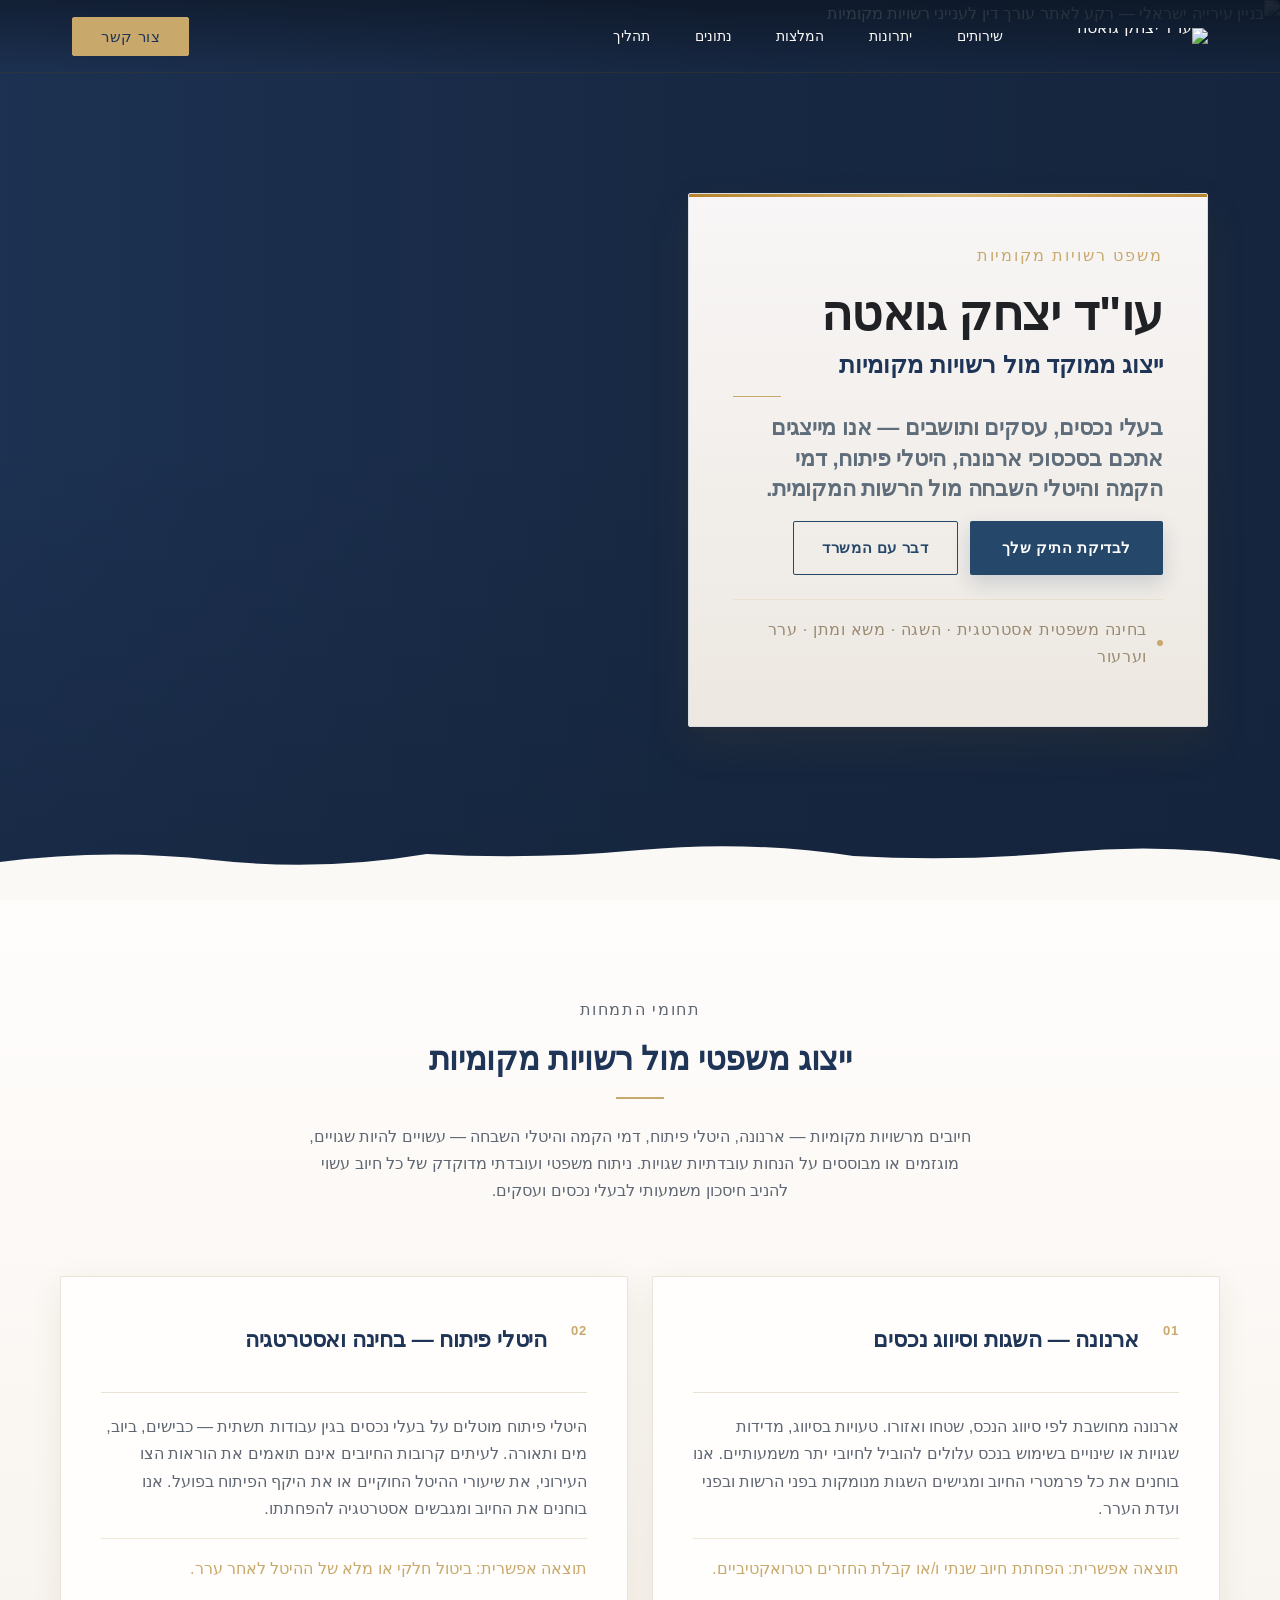
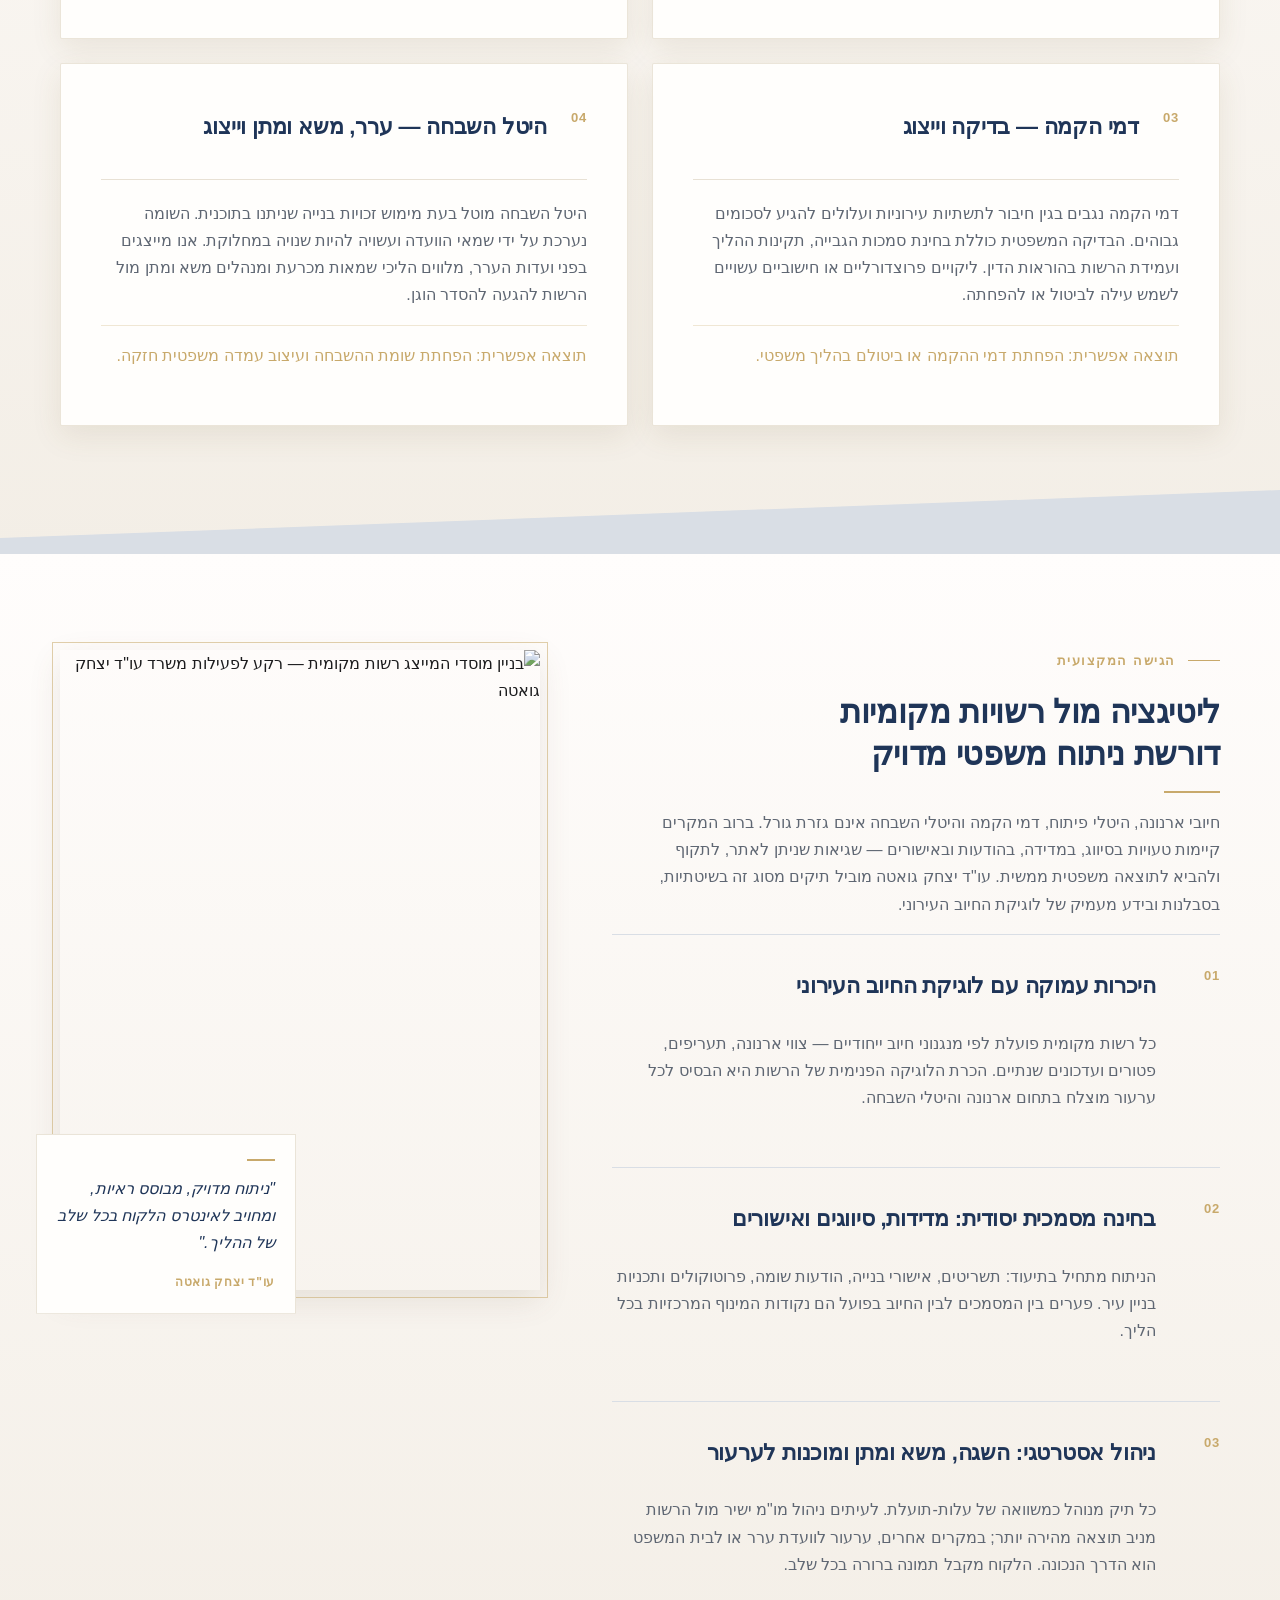
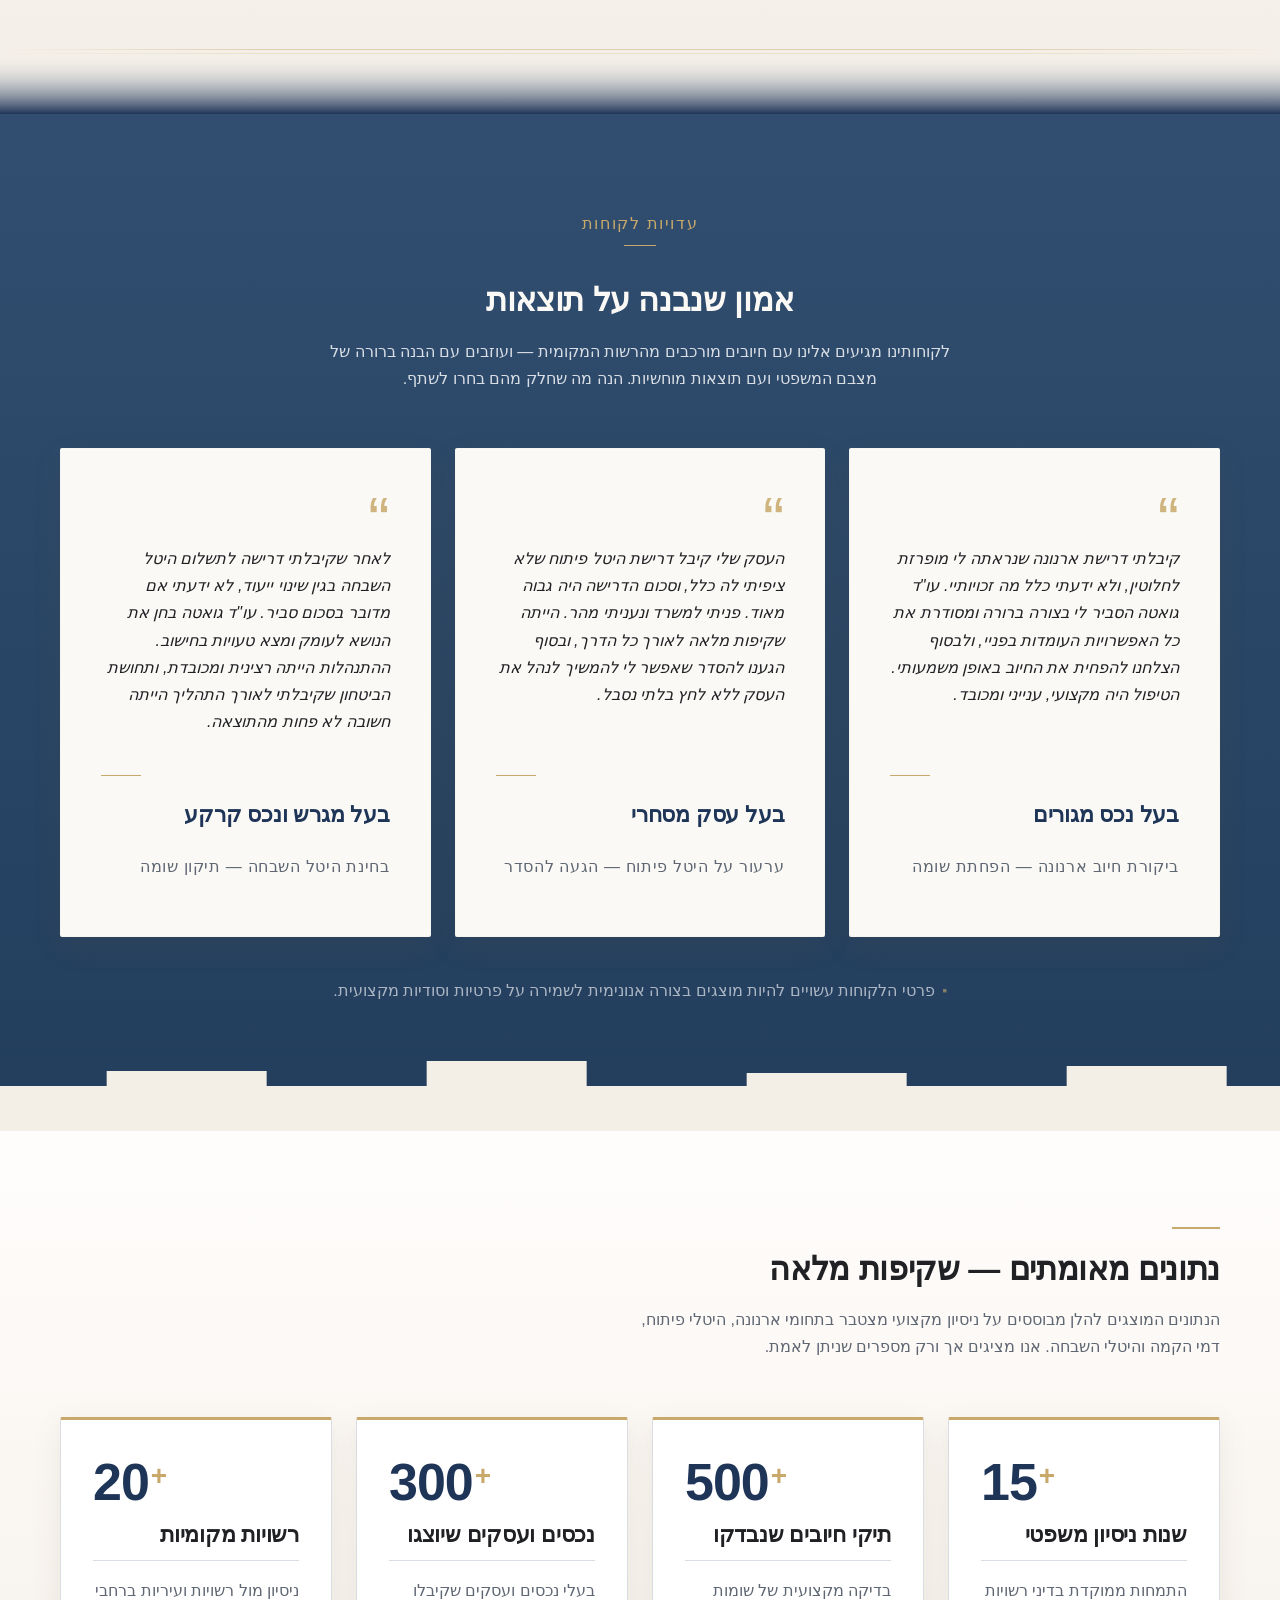
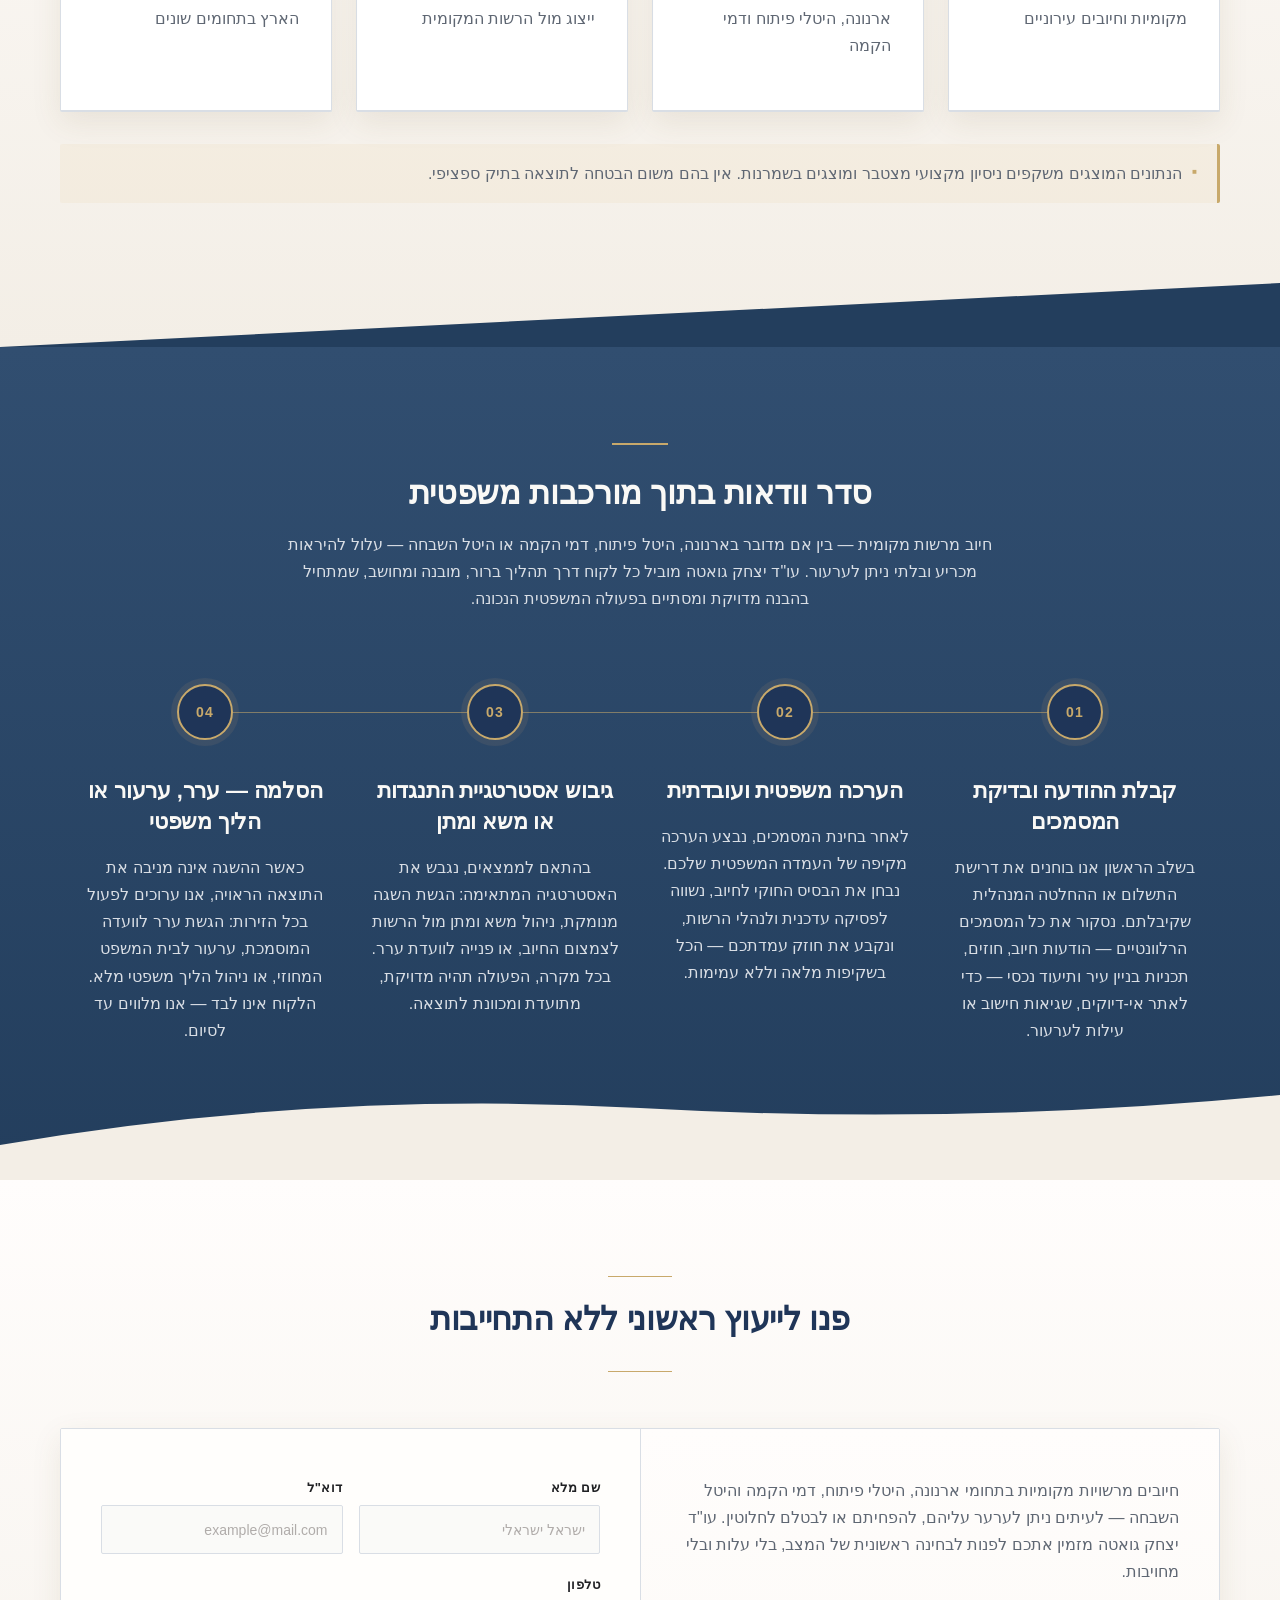
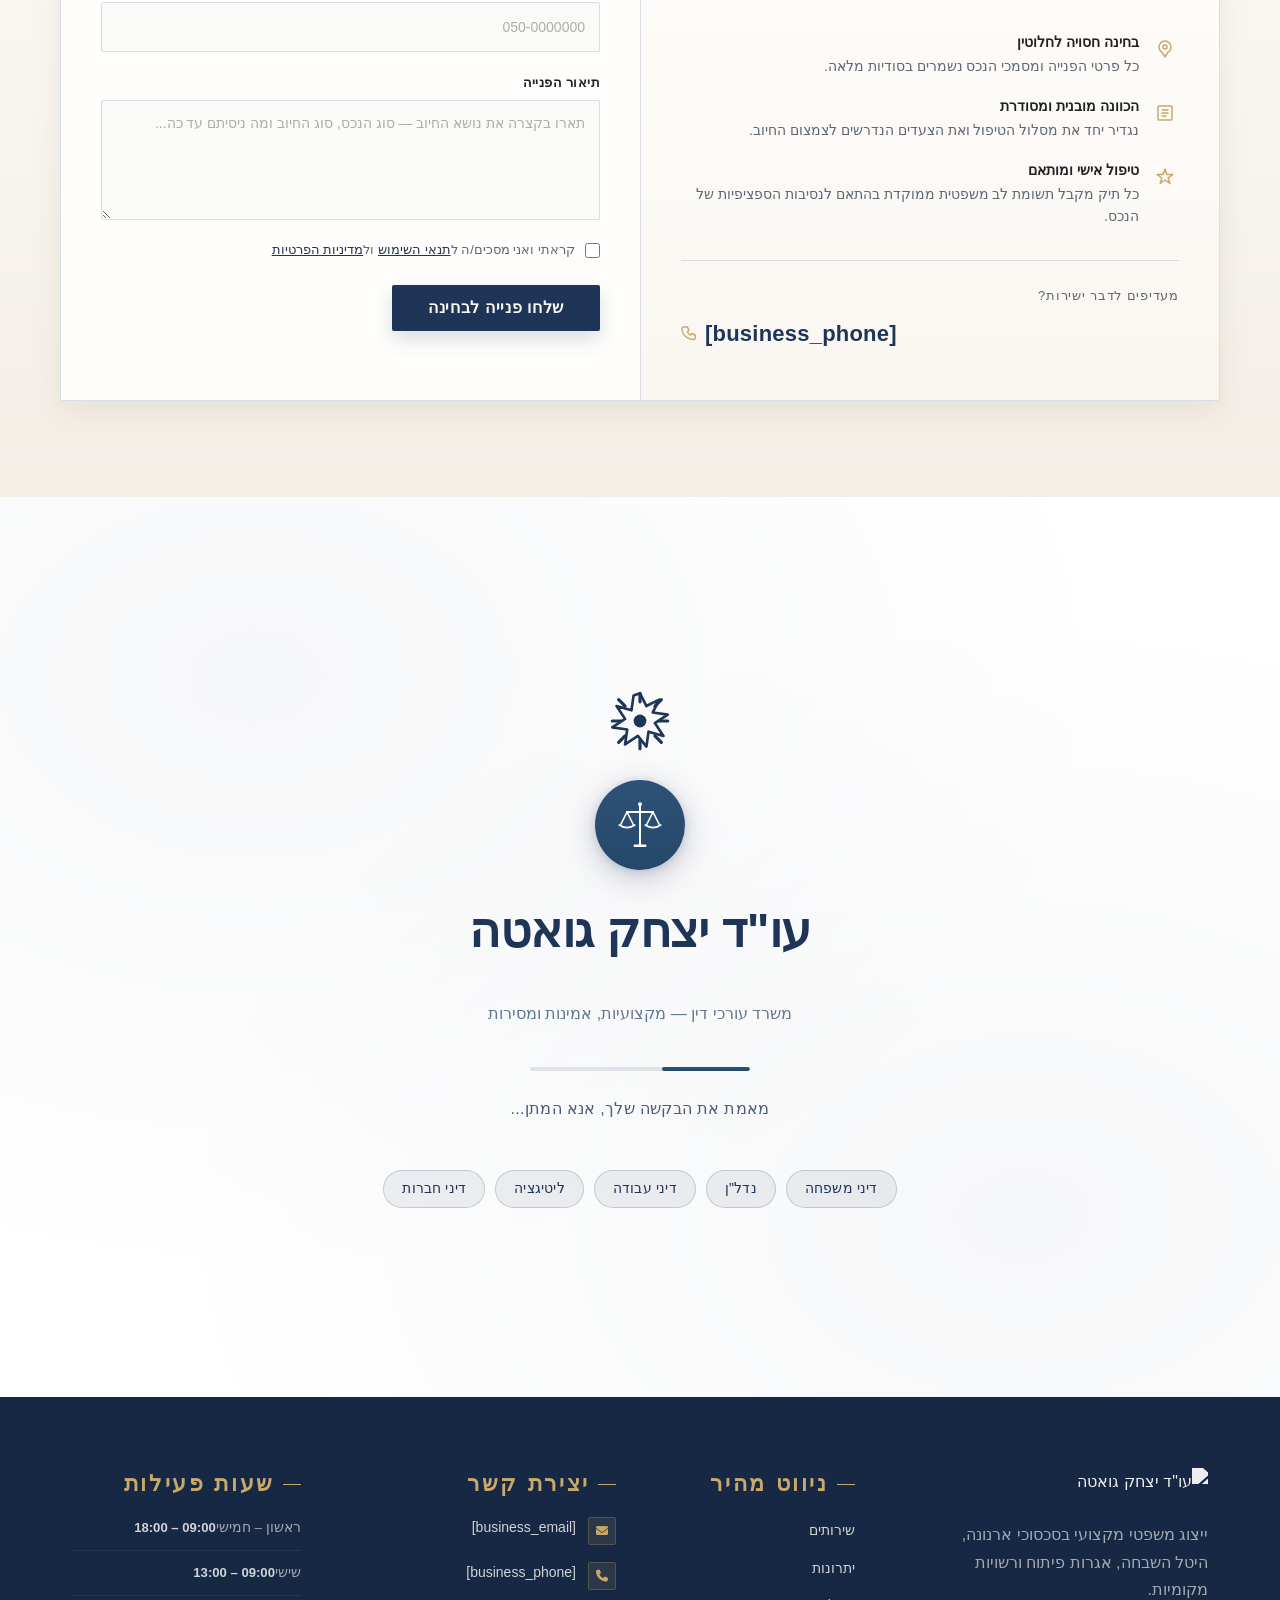
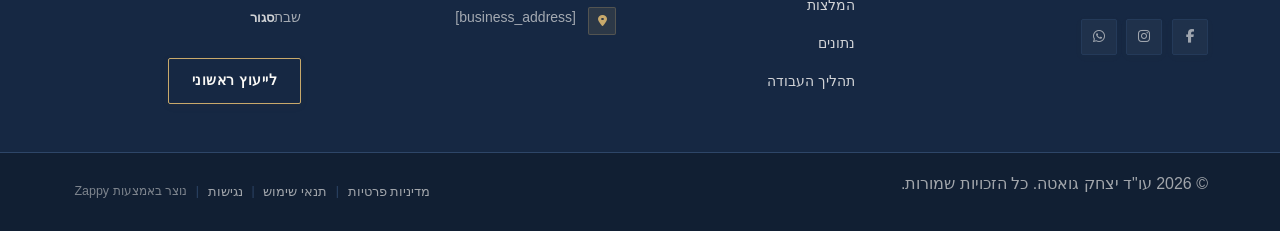
==== commit 3aeb2f53: "Background sync: Progressive GitHub Sync" ====
--- a/index.html
+++ b/index.html
@@ -1,5 +1,5 @@
 <!DOCTYPE html>
-<html lang="he" dir="rtl">
+<html lang="ar" dir="rtl">
 <head>
     <meta charset="UTF-8">
     <meta name="viewport" content="width=device-width, initial-scale=1.0">
@@ -223,29 +223,9 @@
     <meta name="twitter:card" content="summary_large_image">
     <meta name="twitter:title" content="עו&quot;ד יצחק גואטה — עו&quot;ד יצחק גואטה">
     <meta name="twitter:description" content="A law firm specializing in municipal law, led by attorney Yitzhak Goata. The firm focuses on disputes and legal matters against local authorities, covering key ">
-    <meta property="og:type" content="website">
-  <meta property="og:locale" content="he_IL">
-  
-  
-  
-  
-  
-  <link rel="stylesheet" href="https://cdnjs.cloudflare.com/ajax/libs/font-awesome/6.4.0/css/all.min.css">
-
-    <!-- Favicons -->
-    <link rel="icon" type="image/x-icon" href="/assets/favicon.ico">
-    <link rel="icon" type="image/png" sizes="16x16" href="/assets/favicon-16x16.png">
-    <link rel="icon" type="image/png" sizes="32x32" href="/assets/favicon-32x32.png">
-    <link rel="icon" type="image/png" sizes="48x48" href="/assets/favicon-48x48.png">
-    <link rel="icon" type="image/png" sizes="192x192" href="/assets/favicon-192x192.png">
-    <link rel="icon" type="image/png" sizes="512x512" href="/assets/favicon-512x512.png">
-    <link rel="apple-touch-icon" href="/assets/apple-touch-icon.png">
-    <!-- Cookie Consent -->
-    <link rel="stylesheet" href="https://cdn.jsdelivr.net/npm/vanilla-cookieconsent@3/dist/cookieconsent.css">
-    <script src="https://cdn.jsdelivr.net/npm/vanilla-cookieconsent@3/dist/cookieconsent.umd.js"></script>
-    <!-- Mickidum Accessibility Toolbar -->
-    <script src="https://cdn.jsdelivr.net/gh/mickidum/acc_toolbar/acctoolbar/acctoolbar.min.js"></script>
+    
     <link rel="stylesheet" href="/styles.css">
+    <link rel="stylesheet" href="https://cdnjs.cloudflare.com/ajax/libs/font-awesome/6.4.0/css/all.min.css" integrity="sha512-iecdLmaskl7CVkqkXNQ/ZH/XLlvWZOJyj7Yy7tcenmpD1ypASozpmT/E0iPtmFIB46ZmdtAc9eNBvH0H/ZpiBw==" crossorigin="anonymous" referrerpolicy="no-referrer" />
 
     <style id="zappy-dropdown-submenu-styles">
       /* ========== DESKTOP DROPDOWN SUBMENU STYLES ========== */
@@ -352,7 +332,7 @@
   <div class="nav-container">
     <div class="nav-right-group"><div class="nav-brand">
       <a href="/" class="logo-link">
-        <img src="/assets/logo.webp" alt="עו&quot;ד יצחק גואטה" class="logo">
+        <img src="/assets/logo-1776947999893-245tjy.webp?v=1776948000344-ovw5ty" alt="עו&quot;ד יצחק גואטה" class="logo">
       </a>
     </div><ul class="nav-menu" id="navMenu"><li><a href="#services">שירותים</a></li><li><a href="#benefits">יתרונות</a></li><li><a href="#testimonials">המלצות</a></li><li><a href="#stats">נתונים</a></li><li><a href="#process">תהליך</a></li></ul></div>
 
@@ -796,7 +776,7 @@
     <section id="hero" class="index-hero-section" data-layout-spec="בית-hero" dir="rtl" data-hero-type="fullscreen-scrim">
   <!-- Background Image -->
   <div class="index-hero-bg">
-    <img data-hero-bg="true" data-placeholder="index-hero-image-1" data-context="A dignified Israeli municipal building facade or council-chamber architecture, photographed in soft daylight. Clean stone or concrete columns, formal civic architecture with a sense of authority and calm. Slightly desaturated, warm tones. Suitable for a legal firm specializing in municipal law. Wide horizontal composition, no people, architectural detail with natural light." width="1440" height="900" src="/assets/site-index-hero-image-1.webp" alt="בניין עירייה ישראלי — רקע לאתר עורך דין לענייני רשויות מקומיות">
+    <div data-zappy-zoom-wrapper="true" data-element-id="img-1776947619713-f8wumehf1" data-element-type="image" data-zappy-zoom-wrapper-width-mode="full" style="position: absolute !important; top: 0px !important; left: 0px !important; width: 100% !important; height: 100% !important; max-width: none !important; margin-left: 0px !important; margin-right: 0px !important; display: block !important; z-index: 1 !important; overflow: hidden !important;" data-zappy-zoom-clip="true" data-zappy-wrapper-margins-applied="true"><img data-hero-bg="true" data-placeholder="index-hero-image-1" data-context="A dignified Israeli municipal building facade or council-chamber architecture, photographed in soft daylight. Clean stone or concrete columns, formal civic architecture with a sense of authority and calm. Slightly desaturated, warm tones. Suitable for a legal firm specializing in municipal law. Wide horizontal composition, no people, architectural detail with natural light." width="1440" height="900" src="/assets/site-index-hero-image-1-1776947891117-65fkl2.webp?v=1776947893445" alt="בניין עירייה ישראלי — רקע לאתר עורך דין לענייני רשויות מקומיות" data-hero-background="true" data-element-type="image" data-element-id="img-1776947619713-f8wumehf1" style="object-position: 50% 33% !important; object-fit: cover; width: 100%; height: 100%; margin: 0px !important;" data-zappy-object-position="50% 33%" data-zappy-zoom="1"></div>
   </div>
 
   <!-- Scrim Overlay -->
@@ -819,8 +799,8 @@
 
       <!-- CTA Buttons -->
       <div class="index-hero-ctas">
-        <a href="#contact" class="index-hero-btn-primary">לבדיקת התיק שלך</a>
-        <a href="tel:[business_phone]" class="index-hero-btn-secondary">דבר עם המשרד</a>
+        <a href="#contact" class="index-hero-btn-primary" data-element-type="button" data-element-id="btn-1776947619707-5sztad8i3" data-native-element="true">לבדיקת התיק שלך</a>
+        <a href="tel:[business_phone]" class="index-hero-btn-secondary" data-element-type="button" data-element-id="btn-1776947619707-1zzaz2msn" data-native-element="true">דבר עם המשרד</a>
       </div>
 
       <!-- Trust Line -->
@@ -1307,7 +1287,65 @@
 </section>
   </main>
   
-  <footer class="site-footer" dir="rtl">
+  
+
+<section class="goeta-hero-section">
+  <div class="goeta-hero-inner">
+    <div class="goeta-spinner-wrapper" aria-hidden="true">
+      <div class="goeta-spinner">
+        <svg viewBox="0 0 60 60" xmlns="http://www.w3.org/2000/svg" class="goeta-spinner-svg">
+          <polygon points="30,4 36,16 48,10 42,22 56,24 44,32 52,44 38,40 36,54 28,44 16,52 18,38 4,36 16,28 8,16 22,20 24,6" fill="none" stroke="#1F3558" stroke-width="2.5" stroke-linejoin="round"></polygon>
+          <circle cx="30" cy="30" r="6" fill="#1F3558"></circle>
+          <line x1="30" y1="4" x2="30" y2="12" stroke="#1F3558" stroke-width="3" stroke-linecap="round"></line>
+          <line x1="30" y1="48" x2="30" y2="56" stroke="#1F3558" stroke-width="3" stroke-linecap="round"></line>
+          <line x1="4" y1="30" x2="12" y2="30" stroke="#1F3558" stroke-width="3" stroke-linecap="round"></line>
+          <line x1="48" y1="30" x2="56" y2="30" stroke="#1F3558" stroke-width="3" stroke-linecap="round"></line>
+          <line x1="10" y1="10" x2="16" y2="16" stroke="#1F3558" stroke-width="3" stroke-linecap="round"></line>
+          <line x1="44" y1="44" x2="50" y2="50" stroke="#1F3558" stroke-width="3" stroke-linecap="round"></line>
+          <line x1="50" y1="10" x2="44" y2="16" stroke="#1F3558" stroke-width="3" stroke-linecap="round"></line>
+          <line x1="16" y1="44" x2="10" y2="50" stroke="#1F3558" stroke-width="3" stroke-linecap="round"></line>
+        </svg>
+      </div>
+    </div>
+
+    <div class="goeta-logo-badge" aria-hidden="true">
+      <div class="goeta-scales-icon">
+        <svg viewBox="0 0 80 80" xmlns="http://www.w3.org/2000/svg" class="goeta-scales-svg">
+          <!-- Scales of Justice Icon -->
+          <line x1="40" y1="8" x2="40" y2="72" stroke="#1F3558" stroke-width="3" stroke-linecap="round"></line>
+          <line x1="20" y1="20" x2="60" y2="20" stroke="#1F3558" stroke-width="3" stroke-linecap="round"></line>
+          <line x1="20" y1="20" x2="10" y2="40" stroke="#1F3558" stroke-width="2.5" stroke-linecap="round"></line>
+          <line x1="20" y1="20" x2="30" y2="40" stroke="#1F3558" stroke-width="2.5" stroke-linecap="round"></line>
+          <path d="M8 40 Q20 48 32 40" fill="none" stroke="#1F3558" stroke-width="2.5" stroke-linecap="round"></path>
+          <line x1="60" y1="20" x2="50" y2="40" stroke="#1F3558" stroke-width="2.5" stroke-linecap="round"></line>
+          <line x1="60" y1="20" x2="70" y2="40" stroke="#1F3558" stroke-width="2.5" stroke-linecap="round"></line>
+          <path d="M48 40 Q60 48 72 40" fill="none" stroke="#1F3558" stroke-width="2.5" stroke-linecap="round"></path>
+          <rect x="30" y="70" width="20" height="4" rx="2" fill="#1F3558"></rect>
+          <circle cx="40" cy="8" r="3" fill="#1F3558"></circle>
+        </svg>
+      </div>
+    </div>
+
+    <h1 class="goeta-firm-name">עו"ד יצחק גואטה</h1>
+    <p class="goeta-tagline">משרד עורכי דין — מקצועיות, אמינות ומסירות</p>
+
+    <div class="goeta-loading-bar" role="progressbar" aria-label="טוען...">
+      <div class="goeta-loading-fill"></div>
+    </div>
+
+    <p class="goeta-status-text" aria-live="polite">מאמת את הבקשה שלך, אנא המתן...</p>
+
+    <div class="goeta-services-preview">
+      <div class="goeta-service-chip">דיני משפחה</div>
+      <div class="goeta-service-chip">נדל"ן</div>
+      <div class="goeta-service-chip">דיני עבודה</div>
+      <div class="goeta-service-chip">ליטיגציה</div>
+      <div class="goeta-service-chip">דיני חברות</div>
+    </div>
+  </div>
+</section>
+
+<footer class="site-footer" dir="rtl">
   <div class="footer-main">
     <div class="footer-container">
       <div class="footer-grid">
@@ -1392,7 +1430,9 @@
     <i class="fab fa-whatsapp"></i>
   </a>
   
-  <div data-integration="accessibility:toolbar"></div>
+  <script src="/script.js"></script>
+
+    <div data-integration="accessibility:toolbar"></div>
 
     <script src="/script.js"></script>
 
@@ -1571,5 +1611,147 @@
       window.addEventListener('resize', function() { clearTimeout(window._mlrt); window._mlrt = setTimeout(initMobileLangMenu, 250); });
     })();
     </script>
+
+    <script>
+    (function(){
+      var _applied=false;
+      function _isHeroBg(w){var img=w.querySelector('img');if(img&&(img.getAttribute('data-hero-bg')==='true'||img.getAttribute('data-hero-background')==='true'))return true;var p=(w.style.position||'').replace(/\s*!important\s*/g,'').trim();var ww=(w.style.width||'').replace(/\s*!important\s*/g,'').trim();var hh=(w.style.height||'').replace(/\s*!important\s*/g,'').trim();return p==='absolute'&&ww==='100%'&&hh==='100%';}
+      function fixDesktopWrappers(){
+        // No-op: desktop wrapper restoration is handled by ZAPPY_PUBLISHED_ZOOM_WRAPPER_RUNTIME
+        // in script.js (restoreWrapperDimensions). The old inflation logic here was expanding
+        // small wrappers (e.g. 139px logo wrappers) to their parent width, conflicting with
+        // the correct stored dimensions.
+      }
+      function _parsePos(s){var x=50,y=50;try{var m=(s||'').match(/(-?d+(?:.d+)?)%s+(-?d+(?:.d+)?)%/);if(m){x=parseFloat(m[1]);y=parseFloat(m[2]);}}catch(e){}if(!isFinite(x))x=50;if(!isFinite(y))y=50;return{x:Math.max(0,Math.min(100,x)),y:Math.max(0,Math.min(100,y))};}
+      function _coverPct(iA,cA){if(!isFinite(iA)||iA<=0||!isFinite(cA)||cA<=0)return{w:100,h:100};if(iA>=cA)return{w:(iA/cA)*100,h:100};return{w:100,h:(cA/iA)*100};}
+      function applyMobile(){
+        if(_applied)return;_applied=true;
+        document.querySelectorAll('[data-zappy-zoom-wrapper="true"]').forEach(function(w){
+          var cw=w.style.getPropertyValue('width');
+          if(!cw||cw==='100%')return;
+          if(!w._zappyDesktop)w._zappyDesktop={wStyle:w.getAttribute('style')};
+          var img=w.querySelector('img');
+          if(!img)return;
+          if(!img._zappyDesktop)img._zappyDesktop={src:img.getAttribute('src'),style:img.getAttribute('style')};
+          var mobileZoomStr=img.getAttribute('data-zappy-mobile-zoom');
+          var mobileZoom=parseFloat(mobileZoomStr);
+          var mobileSrc=img.getAttribute('data-zappy-mobile-src');
+          var mobilePos=img.getAttribute('data-zappy-mobile-object-position');
+          var hasMobileOverrides=mobilePos||mobileZoomStr;
+          var parentOvf=w.parentElement?((w.parentElement.style.overflow||'')+(window.getComputedStyle(w.parentElement).overflow||'')).trim():'';
+          var inConstrainedParent=parentOvf.indexOf('hidden')!==-1||parentOvf.indexOf('clip')!==-1;
+          if(inConstrainedParent){
+            w.style.setProperty('max-width','100%','important');
+          }else{
+            w.style.setProperty('width','100%','important');
+            w.style.setProperty('max-width','100%','important');
+          }
+          if(mobileSrc)img.src=mobileSrc;
+          if(hasMobileOverrides){
+            var effZoom=(isFinite(mobileZoom)&&mobileZoom>0)?mobileZoom:(parseFloat(img.getAttribute('data-zappy-zoom'))||1);
+            var effPos=mobilePos||'50% 50%';
+            w.style.setProperty('overflow','hidden','important');
+            w.style.setProperty('position','relative','important');
+            w.style.setProperty('width','100%','important');
+            w.style.setProperty('max-width','100%','important');
+            var _sW=parseFloat(w.getAttribute('data-zappy-zoom-wrapper-width'))||0;
+            var _sH=parseFloat(w.getAttribute('data-zappy-zoom-wrapper-height'))||0;
+            if(_sW>0&&_sH>0){w.style.setProperty('aspect-ratio',_sW+'/'+_sH,'important');w.style.setProperty('height','auto','important');}
+            function _applyZoomCrop(_img,_w,_ePos,_eZoom){
+              var rect=_w.getBoundingClientRect();
+              if(!rect||!rect.width||!rect.height)return;
+              var nW=_img.naturalWidth||0,nH=_img.naturalHeight||0;
+              if(!(nW>0&&nH>0))return;
+              var iA=nW/nH,cA=rect.width/rect.height;
+              var cv=_coverPct(iA,cA);
+              var wP=100,hP=100;
+              if(_eZoom>=1){wP=cv.w*_eZoom;hP=cv.h*_eZoom;}
+              else{var t2=(_eZoom-0.5)/0.5;if(!isFinite(t2))t2=0;t2=Math.max(0,Math.min(1,t2));wP=100+t2*(cv.w-100);hP=100+t2*(cv.h-100);}
+              var p2=_parsePos(_ePos);
+              var lP=(100-wP)*(p2.x/100);
+              var tP=(100-hP)*(p2.y/100);
+              _img.style.setProperty('position','absolute','important');
+              _img.style.setProperty('left',lP+'%','important');
+              _img.style.setProperty('top',tP+'%','important');
+              _img.style.setProperty('width',wP+'%','important');
+              _img.style.setProperty('height',hP+'%','important');
+              _img.style.setProperty('max-width','none','important');
+              _img.style.setProperty('max-height','none','important');
+              _img.style.setProperty('display','block','important');
+              _img.style.setProperty('object-fit',_eZoom<1?'fill':'cover','important');
+              _img.style.setProperty('transform','none','important');
+              _img.style.setProperty('margin','0','important');
+            }
+            _applyZoomCrop(img,w,effPos,effZoom);
+            if(mobileSrc&&!(img.complete&&img.naturalWidth>0)){
+              (function(_i,_w2,_p,_z){_i.addEventListener('load',function _ol(){_i.removeEventListener('load',_ol);try{_applyZoomCrop(_i,_w2,_p,_z);}catch(e){}});
+              })(img,w,effPos,effZoom);
+            }
+          }else{
+            if(!inConstrainedParent)w.style.setProperty('height','auto','important');
+            img.style.setProperty('position','relative','important');
+            img.style.setProperty('width','100%','important');
+            img.style.setProperty('height','auto','important');
+            img.style.setProperty('max-width','100%','important');
+            img.style.setProperty('max-height',inConstrainedParent?'none':'400px','important');
+            img.style.setProperty('object-fit','cover','important');
+            img.style.setProperty('left','0','important');
+            img.style.setProperty('top','0','important');
+            img.style.setProperty('transform','none','important');
+          }
+        });
+        document.querySelectorAll('img[data-zappy-mobile-src],img[data-zappy-mobile-object-position],img[data-zappy-mobile-zoom]').forEach(function(img){
+          var zw=img.closest('[data-zappy-zoom-wrapper="true"]');
+          if(zw&&!_isHeroBg(zw))return;
+          if(!img._zappyDesktop)img._zappyDesktop={src:img.getAttribute('src'),style:img.getAttribute('style')};
+          var mobileSrc=img.getAttribute('data-zappy-mobile-src');
+          var mobilePos=img.getAttribute('data-zappy-mobile-object-position');
+          var mobileZoom=parseFloat(img.getAttribute('data-zappy-mobile-zoom'));
+          if(mobileSrc)img.src=mobileSrc;
+          if(mobilePos)img.style.setProperty('object-position',mobilePos,'important');
+          if(mobileZoom>1){
+            img.style.setProperty('transform','scale('+mobileZoom+')','important');
+            img.style.setProperty('transform-origin',mobilePos||'50% 50%','important');
+            var p=img.parentElement;
+            if(p)p.style.setProperty('overflow','hidden','important');
+          }
+        });
+      }
+      function revertDesktop(){
+        if(!_applied)return;_applied=false;
+        document.querySelectorAll('[data-zappy-zoom-wrapper="true"]').forEach(function(w){
+          if(w._zappyDesktop&&w._zappyDesktop.wStyle!=null){w.setAttribute('style',w._zappyDesktop.wStyle);}
+          var img=w.querySelector('img');
+          if(img&&img._zappyDesktop){
+            if(img._zappyDesktop.src!=null)img.setAttribute('src',img._zappyDesktop.src);
+            if(img._zappyDesktop.style!=null)img.setAttribute('style',img._zappyDesktop.style);
+            else img.removeAttribute('style');
+          }
+        });
+        document.querySelectorAll('img[data-zappy-mobile-src],img[data-zappy-mobile-object-position],img[data-zappy-mobile-zoom]').forEach(function(img){
+          var zw=img.closest('[data-zappy-zoom-wrapper="true"]');
+          if(zw&&!_isHeroBg(zw))return;
+          if(img._zappyDesktop){
+            if(img._zappyDesktop.src!=null)img.setAttribute('src',img._zappyDesktop.src);
+            if(img._zappyDesktop.style!=null)img.setAttribute('style',img._zappyDesktop.style);
+            else img.removeAttribute('style');
+          }
+        });
+        _fixHeroBgWrappers();
+        fixDesktopWrappers();
+      }
+      function _fixHeroBgWrappers(){var isMob=window.innerWidth<=768;document.querySelectorAll('[data-zappy-zoom-wrapper="true"]').forEach(function(w){if(!_isHeroBg(w))return;w.style.setProperty('position','absolute','important');w.style.setProperty('top','0','important');w.style.setProperty('left','0','important');w.style.setProperty('width','100%','important');w.style.setProperty('height','100%','important');w.style.setProperty('max-width','none','important');w.style.setProperty('overflow','hidden','important');w.setAttribute('data-zappy-zoom-wrapper-width-mode','full');var img=w.querySelector('img');if(img){img.style.setProperty('width','100%','important');img.style.setProperty('height','100%','important');img.style.setProperty('object-fit','cover','important');img.style.setProperty('position','relative','important');img.style.setProperty('top','0','important');img.style.setProperty('left','0','important');img.style.setProperty('max-width','none','important');img.style.setProperty('max-height','none','important');img.style.setProperty('display','block','important');if(isMob){var mSrc=img.getAttribute('data-zappy-mobile-src');var mPos=img.getAttribute('data-zappy-mobile-object-position');var mZoom=parseFloat(img.getAttribute('data-zappy-mobile-zoom'));if(mSrc){if(!img._zappyDesktop)img._zappyDesktop={src:img.getAttribute('src'),style:img.getAttribute('style')};img.src=mSrc;}if(mPos)img.style.setProperty('object-position',mPos,'important');if(mZoom>1){img.style.setProperty('transform','scale('+mZoom+')','important');img.style.setProperty('transform-origin',mPos||'50% 50%','important');}}}});}
+      function init(){
+        _fixHeroBgWrappers();
+        var mq=window.matchMedia('(max-width:768px)');
+        function onChange(e){if(e.matches)applyMobile();else revertDesktop();}
+        if(mq.matches)applyMobile();
+        else fixDesktopWrappers();
+        try{mq.addEventListener('change',onChange);}catch(e){mq.addListener(onChange);}
+      }
+      if(document.readyState==='loading')document.addEventListener('DOMContentLoaded',init);
+      else setTimeout(init,50);
+    })();
+    </script>
 </body>
 </html>
--- a/styles.css
+++ b/styles.css
@@ -5404,6 +5404,231 @@
     display: none !important;
   }
 }
+
+/* Cloned section from URL */
+/* ===== GOETA HERO / LOADING SECTION ===== */
+.goeta-hero-section {
+  background: #ffffff;
+  min-height: 100vh;
+  width: 100%;
+  display: flex;
+  align-items: center;
+  justify-content: center;
+  font-family: system-ui, sans-serif;
+  direction: rtl;
+  padding: 40px 20px;
+  box-sizing: border-box;
+  position: relative;
+  overflow: hidden;
+}
+
+/* Subtle background texture */
+.goeta-hero-section::before {
+  content: '';
+  position: absolute;
+  inset: 0;
+  background:
+    radial-gradient(ellipse at 20% 20%, rgba(31, 53, 88, 0.04) 0%, transparent 60%),
+    radial-gradient(ellipse at 80% 80%, rgba(31, 53, 88, 0.04) 0%, transparent 60%);
+  pointer-events: none;
+}
+
+.goeta-hero-inner {
+  display: flex;
+  flex-direction: column;
+  align-items: center;
+  justify-content: center;
+  text-align: center;
+  gap: 24px;
+  max-width: 600px;
+  width: 100%;
+  position: relative;
+  z-index: 1;
+}
+
+/* ===== SPINNER ===== */
+.goeta-spinner-wrapper {
+  width: 70px;
+  height: 70px;
+  display: flex;
+  align-items: center;
+  justify-content: center;
+}
+
+.goeta-spinner {
+  width: 64px;
+  height: 64px;
+  animation: goeta-spin 1.8s linear infinite;
+  display: flex;
+  align-items: center;
+  justify-content: center;
+}
+
+.goeta-spinner-svg {
+  width: 64px;
+  height: 64px;
+}
+
+@keyframes goeta-spin {
+  0%   { transform: rotate(0deg); }
+  100% { transform: rotate(360deg); }
+}
+
+/* ===== SCALES LOGO BADGE ===== */
+.goeta-logo-badge {
+  width: 90px;
+  height: 90px;
+  background: var(--gradient-primary, linear-gradient(180deg, #2E5277 0%, #25476A 100%));
+  border-radius: 50%;
+  display: flex;
+  align-items: center;
+  justify-content: center;
+  box-shadow:
+    0 8px 32px rgba(31, 53, 88, 0.25),
+    0 2px 8px rgba(31, 53, 88, 0.15);
+  animation: goeta-pulse 2.5s ease-in-out infinite;
+}
+
+.goeta-scales-icon {
+  display: flex;
+  align-items: center;
+  justify-content: center;
+}
+
+.goeta-scales-svg {
+  width: 52px;
+  height: 52px;
+  filter: brightness(0) invert(1);
+}
+
+@keyframes goeta-pulse {
+  0%, 100% {
+    box-shadow:
+      0 8px 32px rgba(31, 53, 88, 0.25),
+      0 2px 8px rgba(31, 53, 88, 0.15);
+    transform: scale(1);
+  }
+  50% {
+    box-shadow:
+      0 12px 40px rgba(31, 53, 88, 0.35),
+      0 4px 12px rgba(31, 53, 88, 0.2);
+    transform: scale(1.04);
+  }
+}
+
+/* ===== FIRM NAME ===== */
+.goeta-firm-name {
+  font-size: clamp(1.8rem, 5vw, 2.6rem);
+  font-weight: 700;
+  color: var(--primary, #1F3558);
+  margin: 0;
+  letter-spacing: -0.5px;
+  line-height: 1.2;
+}
+
+/* ===== TAGLINE ===== */
+.goeta-tagline {
+  font-size: clamp(1rem, 2.5vw, 1.2rem);
+  color: #4a6080;
+  margin: 0;
+  font-weight: 400;
+  line-height: 1.5;
+  opacity: 0.85;
+}
+
+/* ===== LOADING BAR ===== */
+.goeta-loading-bar {
+  width: 220px;
+  height: 4px;
+  background: rgba(31, 53, 88, 0.12);
+  border-radius: 100px;
+  overflow: hidden;
+  position: relative;
+}
+
+.goeta-loading-fill {
+  height: 100%;
+  width: 40%;
+  background: var(--gradient-primary, linear-gradient(180deg, #2E5277 0%, #25476A 100%));
+  border-radius: 100px;
+  animation: goeta-slide 1.6s ease-in-out infinite;
+}
+
+@keyframes goeta-slide {
+  0%   { transform: translateX(300%); }
+  50%  { transform: translateX(0%); }
+  100% { transform: translateX(-300%); }
+}
+
+/* ===== STATUS TEXT ===== */
+.goeta-status-text {
+  font-size: clamp(1rem, 3vw, 1.25rem);
+  color: var(--primary, #1F3558);
+  margin: 0;
+  font-weight: 500;
+  letter-spacing: 0.3px;
+  opacity: 0.8;
+  animation: goeta-blink 2s ease-in-out infinite;
+}
+
+@keyframes goeta-blink {
+  0%, 100% { opacity: 0.8; }
+  50%       { opacity: 0.5; }
+}
+
+/* ===== SERVICE CHIPS ===== */
+.goeta-services-preview {
+  display: flex;
+  flex-wrap: wrap;
+  gap: 10px;
+  justify-content: center;
+  margin-top: 8px;
+}
+
+.goeta-service-chip {
+  background: rgba(31, 53, 88, 0.07);
+  color: var(--primary, #1F3558);
+  border: 1px solid rgba(31, 53, 88, 0.2);
+  border-radius: 100px;
+  padding: 6px 18px;
+  font-size: 0.88rem;
+  font-weight: 500;
+  letter-spacing: 0.2px;
+  transition: background 0.2s ease, border-color 0.2s ease, transform 0.2s ease;
+  cursor: default;
+}
+
+.goeta-service-chip:hover {
+  background: rgba(31, 53, 88, 0.14);
+  border-color: rgba(31, 53, 88, 0.4);
+  transform: translateY(-2px);
+}
+
+/* ===== RESPONSIVE ===== */
+@media (max-width: 480px) {
+  .goeta-hero-inner {
+    gap: 18px;
+  }
+
+  .goeta-logo-badge {
+    width: 76px;
+    height: 76px;
+  }
+
+  .goeta-scales-svg {
+    width: 44px;
+    height: 44px;
+  }
+
+  .goeta-loading-bar {
+    width: 160px;
+  }
+
+  .goeta-service-chip {
+    font-size: 0.82rem;
+    padding: 5px 14px;
+  }
+}
 /* mobile-submenu-overflow-fix */
 @media (max-width: 768px) {
   .navbar .sub-menu.mobile-expanded,
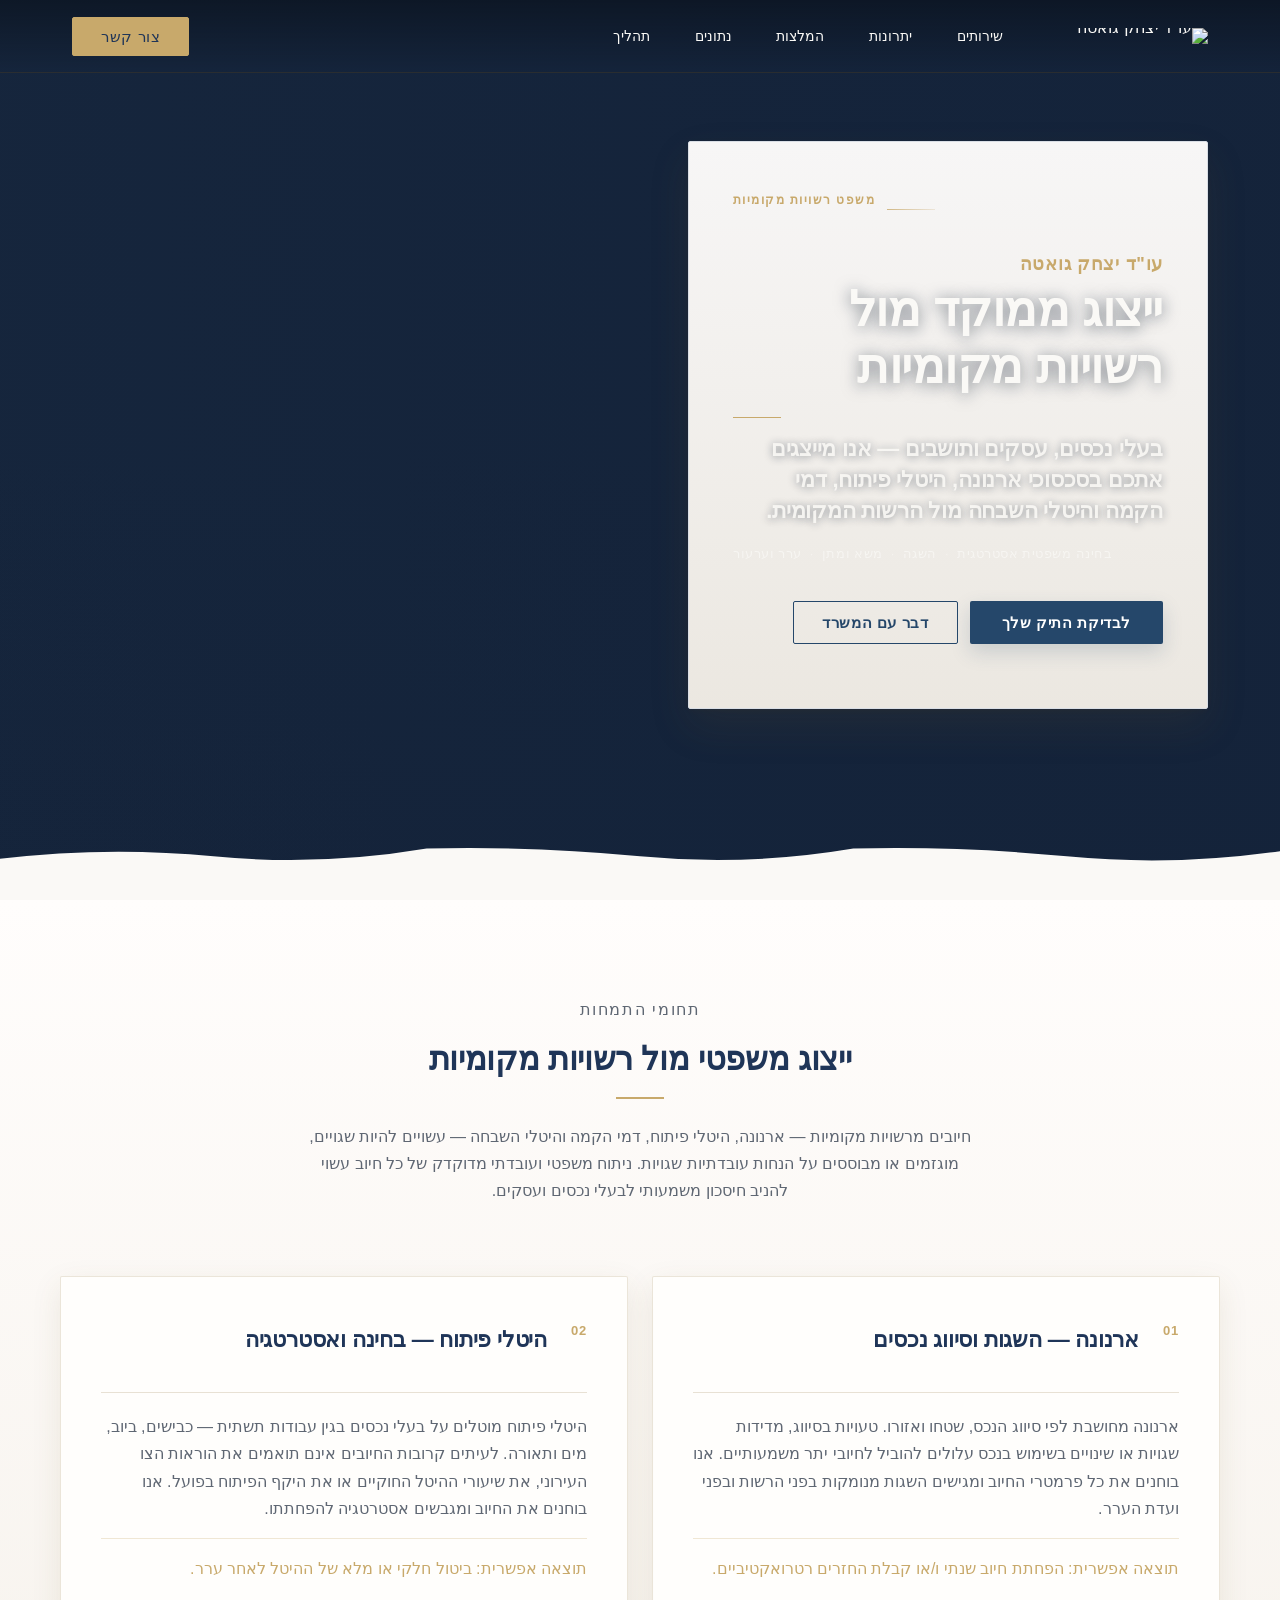
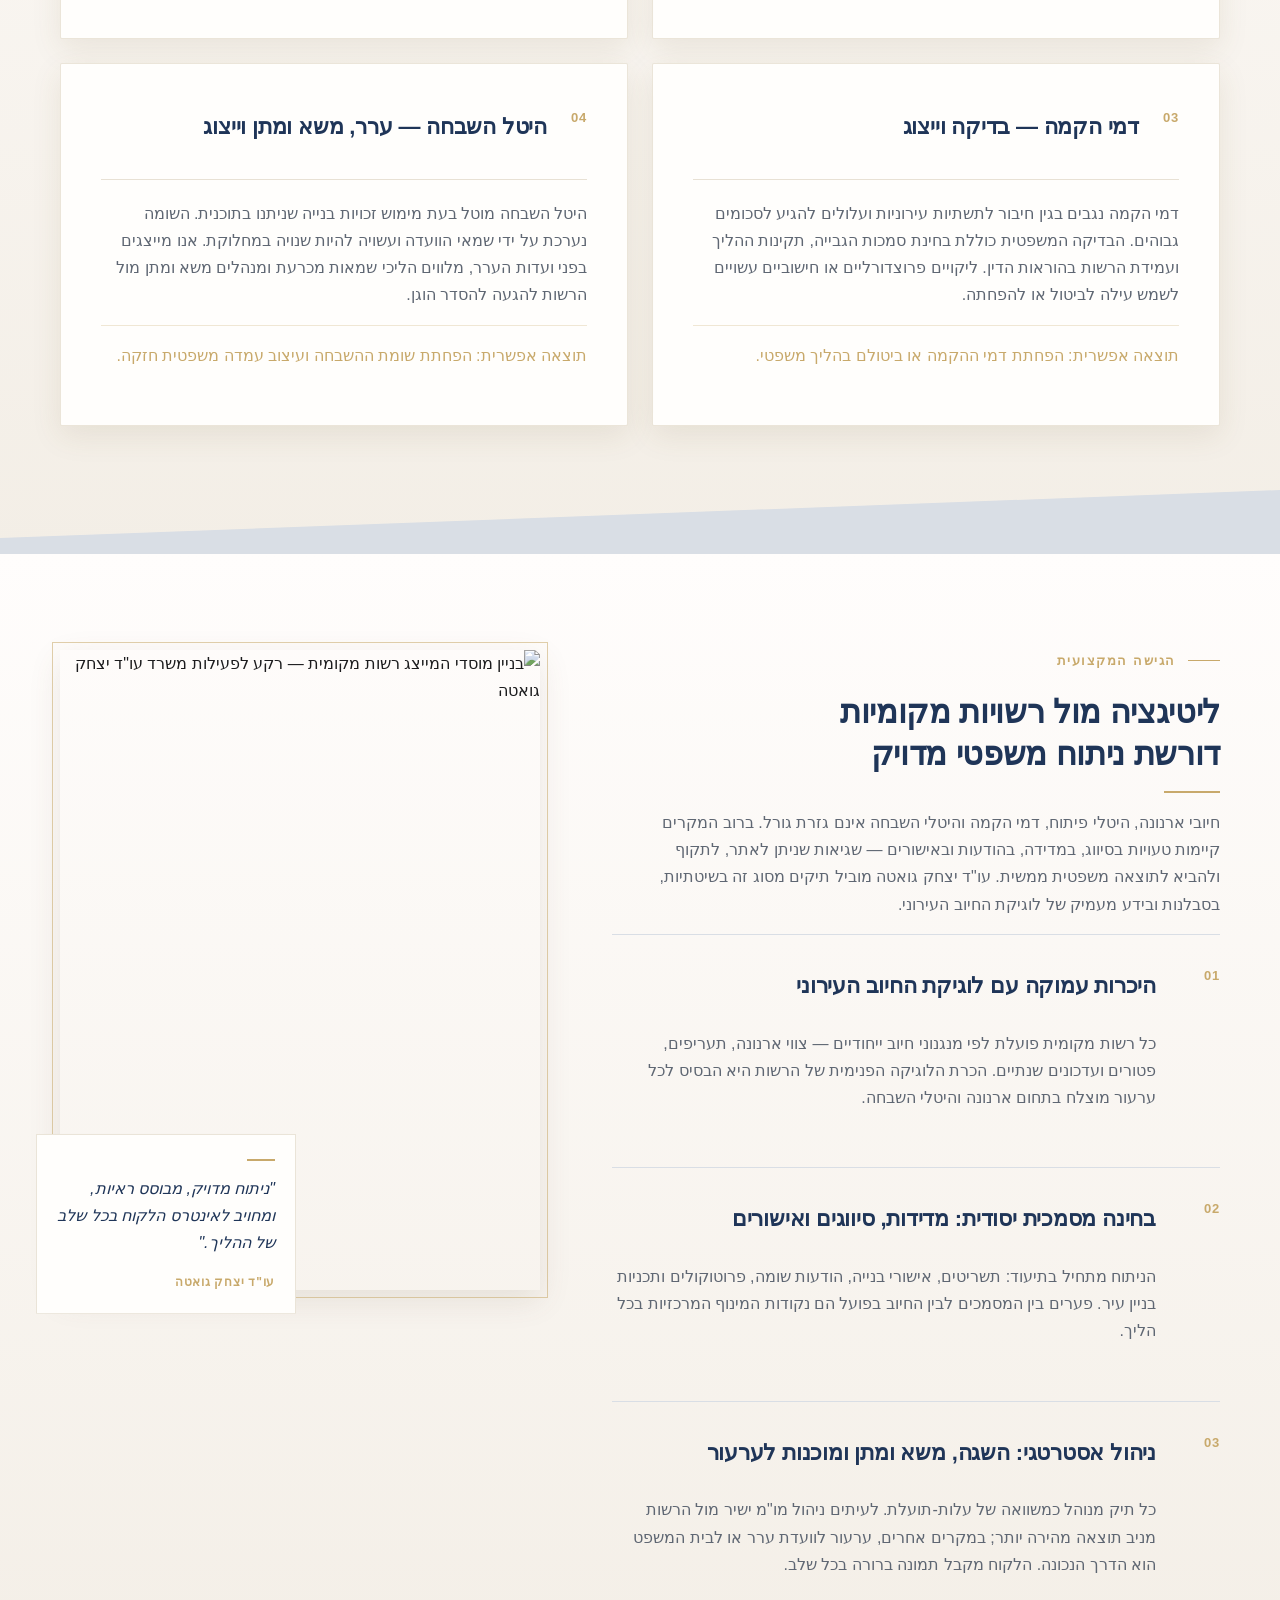
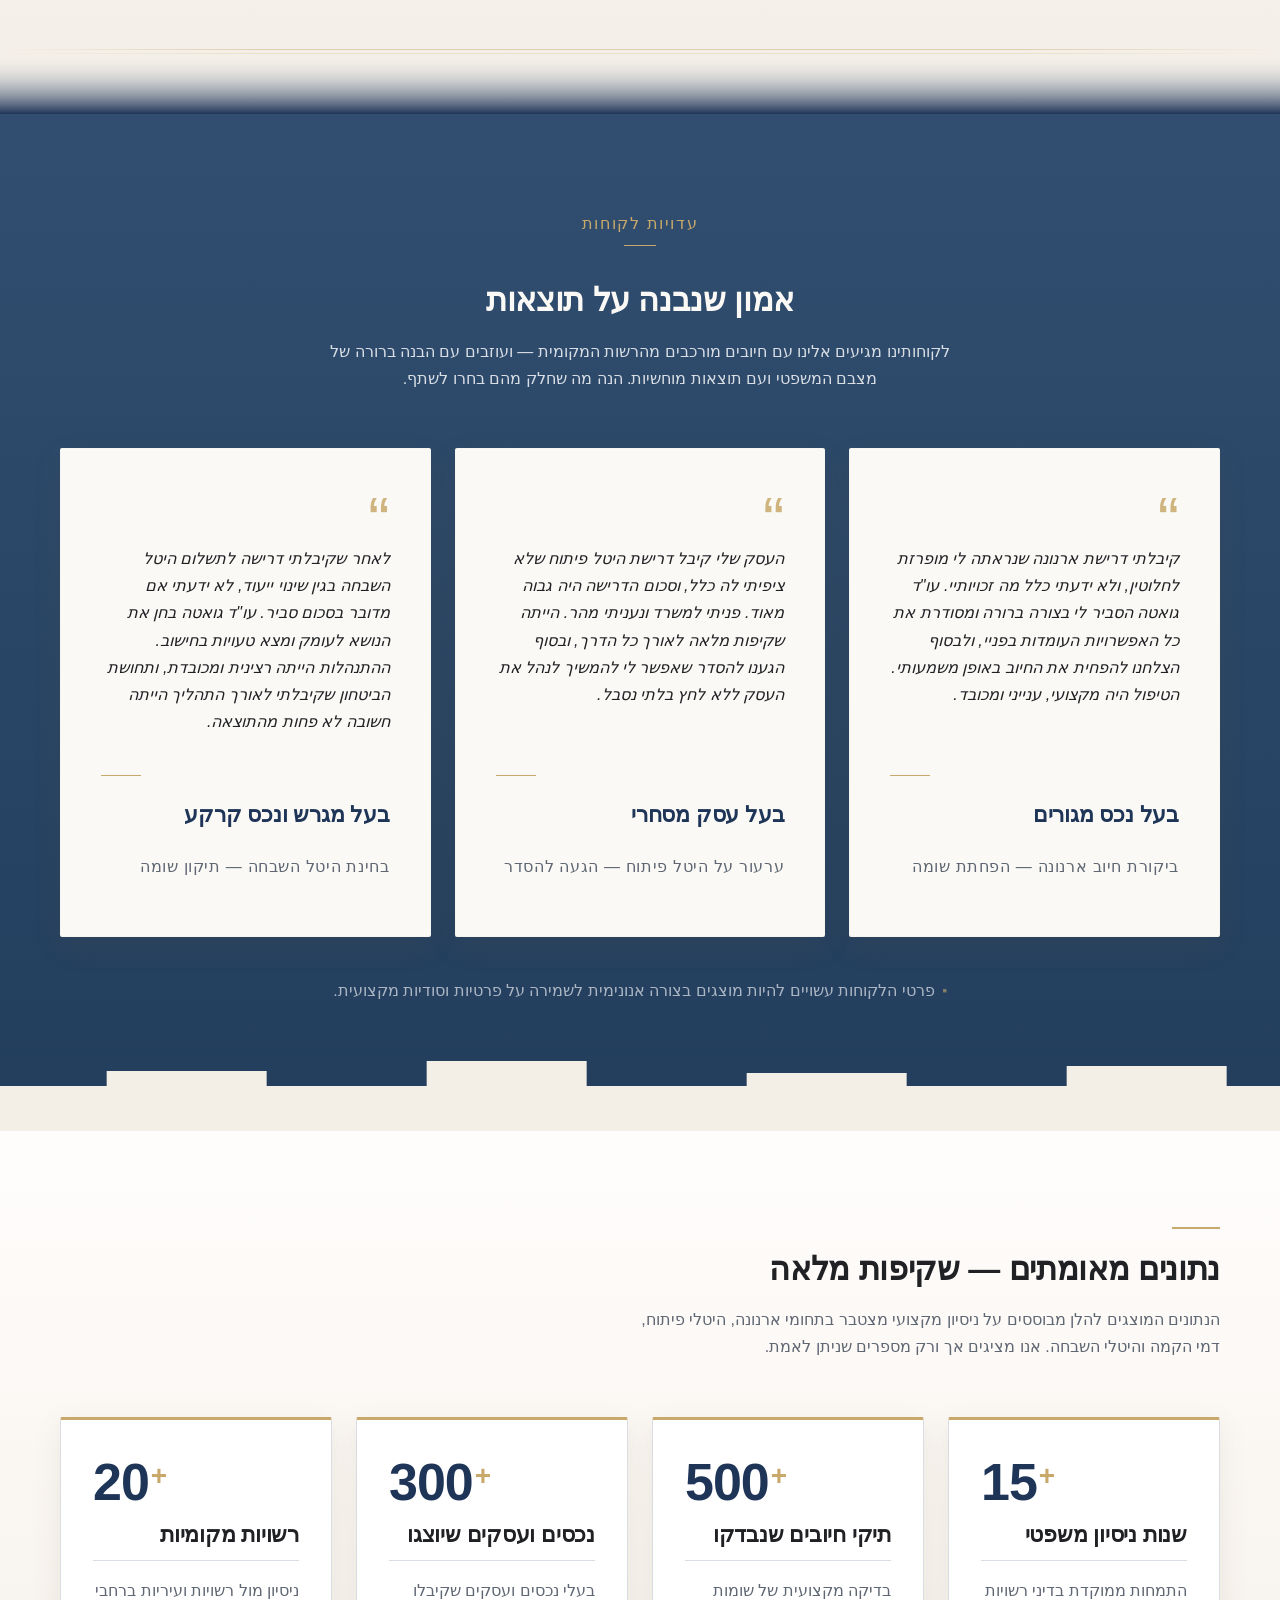
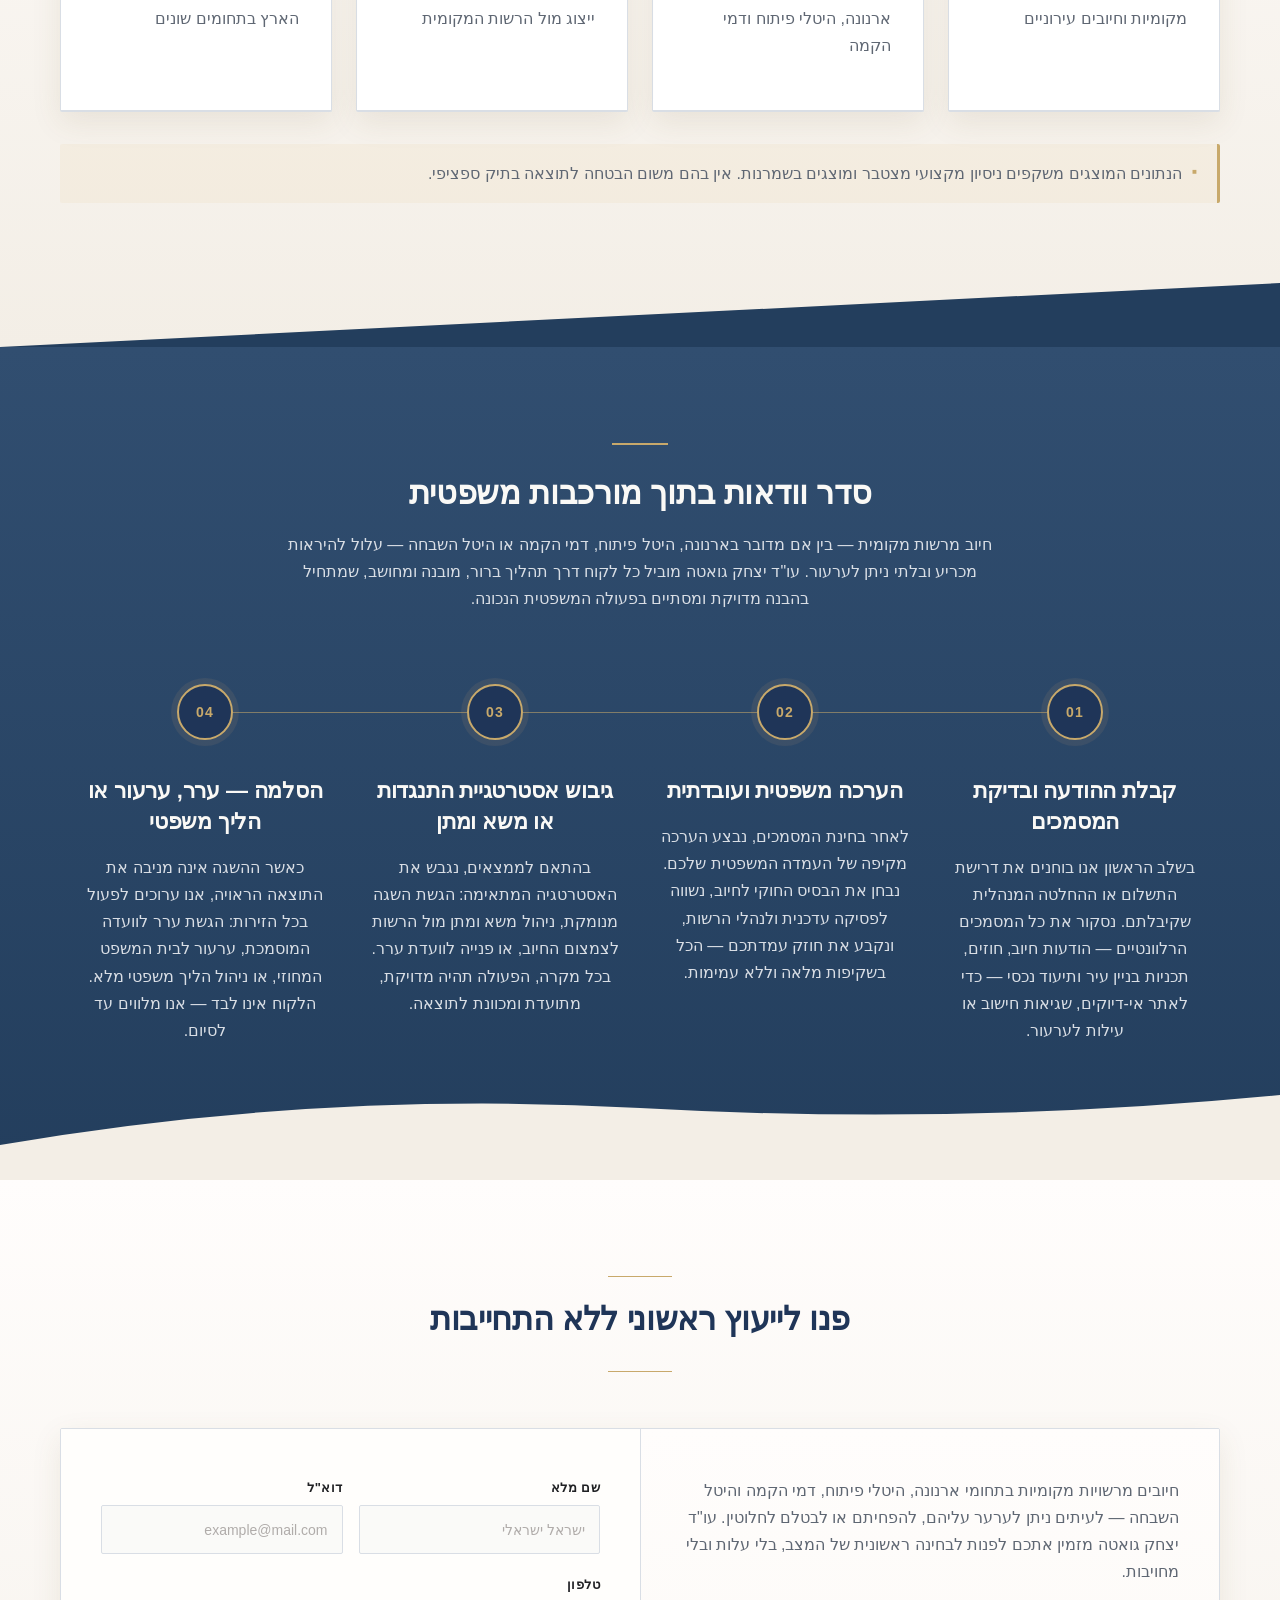
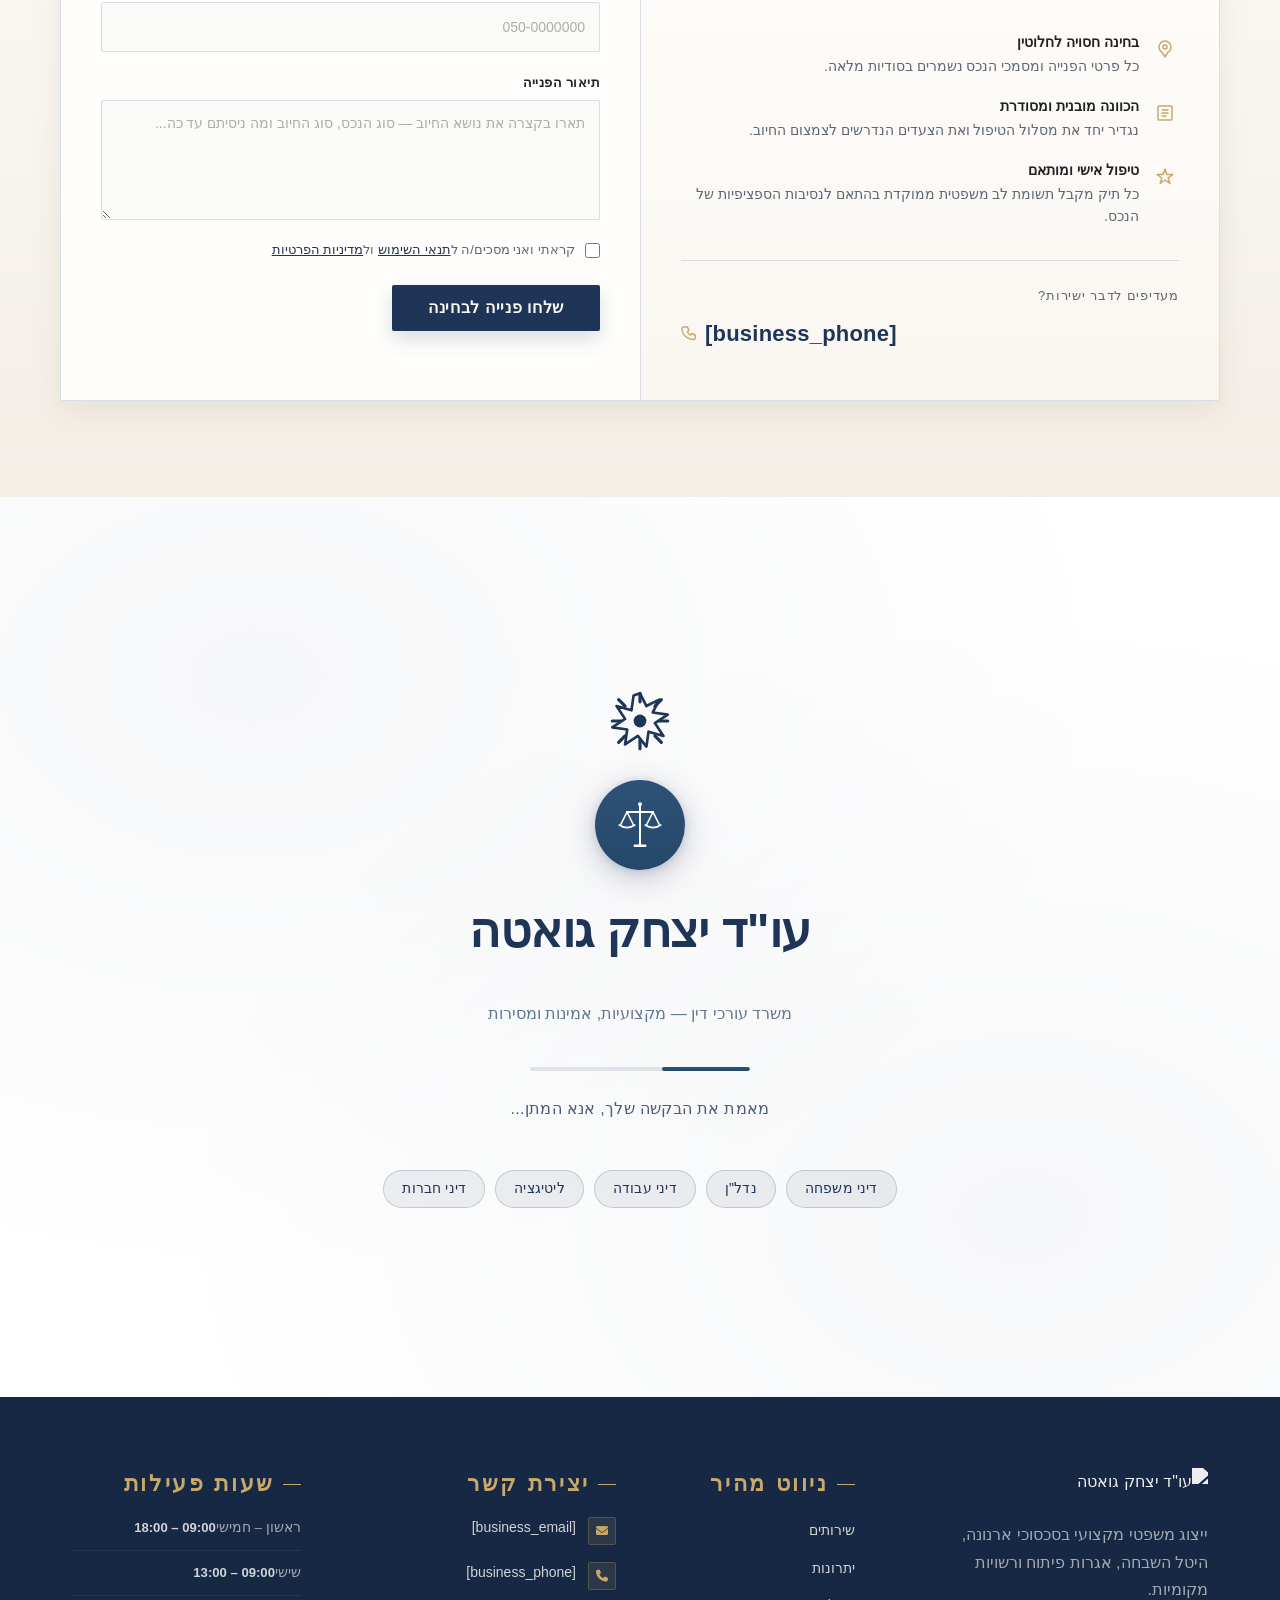
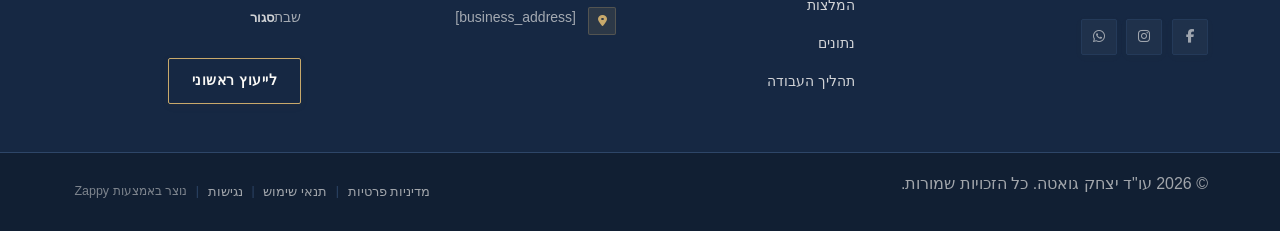
==== commit 16dcea7b: "Background sync: Progressive GitHub Sync" ====
--- a/index.html
+++ b/index.html
@@ -223,7 +223,313 @@
     <meta name="twitter:card" content="summary_large_image">
     <meta name="twitter:title" content="עו&quot;ד יצחק גואטה — עו&quot;ד יצחק גואטה">
     <meta name="twitter:description" content="A law firm specializing in municipal law, led by attorney Yitzhak Goata. The firm focuses on disputes and legal matters against local authorities, covering key ">
-    
+    <style data-zappy-section-v2-css="true">
+/* V2 Regenerated Section CSS */
+.index-hero-section {
+  position: relative;
+  width: 100%;
+  min-height: 100vh;
+  display: flex;
+  align-items: center;
+  justify-content: center;
+  overflow: visible;
+  background-color: var(--bg-dark);
+  color: var(--text-light);
+  padding-bottom: 70px;
+  direction: rtl;
+}
+
+.index-hero-section .index-hero-bg {
+  position: absolute;
+  inset: 0;
+  width: 100%;
+  height: 100%;
+  z-index: 0;
+  background-position: center;
+  background-size: cover;
+  background-repeat: no-repeat;
+}
+
+.index-hero-section .index-hero-scrim {
+  position: absolute;
+  inset: 0;
+  z-index: 1;
+  pointer-events: none;
+  background-color: rgba(18, 32, 52, 0.72);
+  background-image:
+    linear-gradient(160deg, rgba(18, 32, 52, 0.55) 0%, rgba(18, 32, 52, 0.88) 100%),
+    linear-gradient(to bottom, rgba(18,32,52,0.3) 0%, rgba(18,32,52,0.75) 100%);
+}
+
+.index-hero-section .index-hero-container {
+  position: relative;
+  z-index: 10;
+  width: 100%;
+  max-width: 1200px;
+  margin: 0 auto;
+  padding: 140px 32px 60px;
+  display: flex;
+  justify-content: flex-end;
+  align-items: center;
+}
+
+.index-hero-section .index-hero-card {
+  background: rgba(255, 253, 250, 0.10);
+  backdrop-filter: blur(14px);
+  -webkit-backdrop-filter: blur(14px);
+  border: 1px solid rgba(200, 169, 107, 0.28);
+  border-radius: 4px;
+  padding: 52px 52px 44px;
+  max-width: 640px;
+  width: 100%;
+  box-shadow: 0 26px 60px rgba(18, 32, 52, 0.38), inset 0 1px 0 rgba(255,255,255,0.10);
+  text-align: right;
+  position: relative;
+}
+
+.index-hero-section .index-hero-card::before {
+  content: '';
+  position: absolute;
+  inset-inline-start: 0;
+  top: 0;
+  width: 3px;
+  height: 100%;
+  background: linear-gradient(180deg, #C8A96B 0%, #BF8F32 100%);
+  border-radius: 4px 0 0 4px;
+  display: none;
+}
+
+.index-hero-section .index-hero-eyebrow {
+  display: flex;
+  align-items: center;
+  gap: 12px;
+  margin-bottom: 24px;
+  justify-content: flex-start;
+  flex-direction: row-reverse;
+}
+
+.index-hero-section .index-hero-label {
+  font-family: 'Heebo', 'Assistant', Arial, sans-serif;
+  font-size: 12px;
+  font-weight: 700;
+  letter-spacing: 0.14em;
+  text-transform: uppercase;
+  color: var(--accent);
+  white-space: nowrap;
+}
+
+.index-hero-section .index-hero-rule {
+  display: block;
+  height: 1px;
+  width: 48px;
+  background: linear-gradient(90deg, rgba(200,169,107,0.8) 0%, rgba(200,169,107,0.2) 100%);
+  flex-shrink: 0;
+}
+
+.index-hero-section .index-hero-h1 {
+  font-family: 'Noto Serif Hebrew', 'David Libre', serif;
+  font-weight: 700;
+  line-height: 1.2;
+  margin: 0 0 22px 0;
+  display: flex;
+  flex-direction: column;
+  gap: 6px;
+  text-align: right;
+}
+
+.index-hero-section .index-hero-name {
+  font-size: 18px;
+  font-weight: 600;
+  letter-spacing: 0.04em;
+  color: var(--accent);
+  font-family: 'Heebo', 'Assistant', Arial, sans-serif;
+  text-transform: none;
+  line-height: 1.3;
+}
+
+.index-hero-section .index-hero-headline {
+  font-size: 48px;
+  font-weight: 700;
+  color: var(--text-light);
+  line-height: 1.18;
+  text-shadow: 0 2px 16px rgba(18,32,52,0.55);
+  letter-spacing: -0.01em;
+}
+
+.index-hero-section .index-hero-subtitle {
+  font-family: 'Heebo', 'Assistant', Arial, sans-serif;
+  font-size: 17px;
+  font-weight: 400;
+  line-height: 1.75;
+  color: rgba(250, 249, 246, 0.88);
+  margin: 0 0 28px 0;
+  text-align: right;
+  text-shadow: 0 1px 8px rgba(18,32,52,0.45);
+}
+
+.index-hero-section .index-hero-services {
+  display: flex;
+  flex-wrap: wrap;
+  gap: 6px 8px;
+  align-items: center;
+  justify-content: flex-end;
+  margin-bottom: 36px;
+  direction: rtl;
+}
+
+.index-hero-section .index-hero-services span {
+  font-family: 'Heebo', 'Assistant', Arial, sans-serif;
+  font-size: 13px;
+  font-weight: 500;
+  letter-spacing: 0.04em;
+  color: rgba(250, 249, 246, 0.72);
+  white-space: nowrap;
+}
+
+.index-hero-section .index-hero-dot {
+  color: var(--accent);
+  font-size: 16px;
+  line-height: 1;
+  opacity: 0.7;
+}
+
+.index-hero-section .index-hero-ctas {
+  display: flex;
+  flex-direction: row;
+  gap: 14px;
+  align-items: center;
+  justify-content: flex-end;
+  flex-wrap: wrap;
+}
+
+.index-hero-section .index-hero-btn-primary {
+  display: inline-block;
+  background: #25476A;
+  color: #FFFFFF;
+  padding: 15px 34px;
+  border-radius: 2px;
+  border: none;
+  font-family: 'Heebo', 'Assistant', Arial, sans-serif;
+  font-weight: 700;
+  font-size: 16px;
+  line-height: 1;
+  text-decoration: none;
+  box-shadow: 0 8px 20px rgba(37,71,106,0.32);
+  transition: all 0.28s ease;
+  white-space: nowrap;
+  cursor: pointer;
+}
+
+.index-hero-section .index-hero-btn-primary:hover {
+  background: #1F3558;
+  transform: translateY(-3px);
+  box-shadow: 0 14px 30px rgba(37,71,106,0.42);
+  color: #FFFFFF;
+  text-decoration: none;
+}
+
+.index-hero-section .index-hero-btn-secondary {
+  display: inline-block;
+  background: transparent;
+  color: var(--accent);
+  padding: 14px 28px;
+  border-radius: 2px;
+  border: 1.5px solid rgba(200,169,107,0.65);
+  font-family: 'Heebo', 'Assistant', Arial, sans-serif;
+  font-weight: 600;
+  font-size: 16px;
+  line-height: 1;
+  text-decoration: none;
+  transition: all 0.28s ease;
+  white-space: nowrap;
+  cursor: pointer;
+}
+
+.index-hero-section .index-hero-btn-secondary:hover {
+  background: rgba(200,169,107,0.12);
+  border-color: var(--accent);
+  transform: translateY(-3px);
+  color: var(--accent);
+  text-decoration: none;
+}
+
+/* Bottom Divider */
+.index-hero-section .index-hero-divider-wrapper {
+  position: absolute;
+  bottom: 0;
+  left: 0;
+  width: 100%;
+  height: 70px;
+  pointer-events: none;
+  z-index: 5;
+}
+
+.index-hero-section .index-hero-divider-wrapper svg {
+  display: block;
+  width: 100%;
+  height: 100%;
+}
+
+/* ── RESPONSIVE ── */
+@media (max-width: 900px) {
+  .index-hero-section .index-hero-container {
+    justify-content: center;
+    padding: 120px 24px 60px;
+  }
+  .index-hero-section .index-hero-card {
+    max-width: 100%;
+    padding: 40px 36px 36px;
+  }
+  .index-hero-section .index-hero-headline {
+    font-size: 38px;
+  }
+}
+
+@media (max-width: 768px) {
+  .index-hero-section {
+    min-height: 100vh;
+    align-items: flex-start;
+    padding-bottom: 70px;
+  }
+  .index-hero-section .index-hero-container {
+    padding: 100px 16px 50px;
+    justify-content: center;
+  }
+  .index-hero-section .index-hero-card {
+    padding: 32px 24px 28px;
+    border-radius: 3px;
+  }
+  .index-hero-section .index-hero-headline {
+    font-size: 30px;
+    line-height: 1.22;
+  }
+  .index-hero-section .index-hero-name {
+    font-size: 15px;
+  }
+  .index-hero-section .index-hero-subtitle {
+    font-size: 15px;
+    line-height: 1.7;
+  }
+  .index-hero-section .index-hero-services {
+    gap: 4px 6px;
+    margin-bottom: 28px;
+  }
+  .index-hero-section .index-hero-ctas {
+    flex-direction: column;
+    align-items: stretch;
+    gap: 12px;
+  }
+  .index-hero-section .index-hero-btn-primary,
+  .index-hero-section .index-hero-btn-secondary {
+    text-align: center;
+    width: 100%;
+    padding: 14px 20px;
+  }
+  .index-hero-section .index-hero-eyebrow {
+    margin-bottom: 18px;
+  }
+}
+</style>
     <link rel="stylesheet" href="/styles.css">
     <link rel="stylesheet" href="https://cdnjs.cloudflare.com/ajax/libs/font-awesome/6.4.0/css/all.min.css" integrity="sha512-iecdLmaskl7CVkqkXNQ/ZH/XLlvWZOJyj7Yy7tcenmpD1ypASozpmT/E0iPtmFIB46ZmdtAc9eNBvH0H/ZpiBw==" crossorigin="anonymous" referrerpolicy="no-referrer" />
 
@@ -312,8 +618,7 @@
     </style>
 </head>
 <body>
-
-  <nav class="navbar" dir="rtl">
+<nav class="navbar" dir="rtl">
   <button class="mobile-toggle" id="mobileToggle" aria-label="Menu">
     <svg class="hamburger-icon" width="24" height="24" viewBox="0 0 24 24" fill="none">
       <path d="M3 12h18M3 6h18M3 18h18" stroke="currentColor" stroke-width="2" stroke-linecap="round"></path>
@@ -773,48 +1078,49 @@
 </script>
   
   <main>
-    <section id="hero" class="index-hero-section" data-layout-spec="בית-hero" dir="rtl" data-hero-type="fullscreen-scrim">
+    <section class="index-hero-section" data-layout-spec="בית-hero" dir="rtl" data-hero-type="fullscreen-card" data-zappy-section="true" id="hero">
   <!-- Background Image -->
-  <div class="index-hero-bg">
-    <div data-zappy-zoom-wrapper="true" data-element-id="img-1776947619713-f8wumehf1" data-element-type="image" data-zappy-zoom-wrapper-width-mode="full" style="position: absolute !important; top: 0px !important; left: 0px !important; width: 100% !important; height: 100% !important; max-width: none !important; margin-left: 0px !important; margin-right: 0px !important; display: block !important; z-index: 1 !important; overflow: hidden !important;" data-zappy-zoom-clip="true" data-zappy-wrapper-margins-applied="true"><img data-hero-bg="true" data-placeholder="index-hero-image-1" data-context="A dignified Israeli municipal building facade or council-chamber architecture, photographed in soft daylight. Clean stone or concrete columns, formal civic architecture with a sense of authority and calm. Slightly desaturated, warm tones. Suitable for a legal firm specializing in municipal law. Wide horizontal composition, no people, architectural detail with natural light." width="1440" height="900" src="/assets/site-index-hero-image-1-1776947891117-65fkl2.webp?v=1776947893445" alt="בניין עירייה ישראלי — רקע לאתר עורך דין לענייני רשויות מקומיות" data-hero-background="true" data-element-type="image" data-element-id="img-1776947619713-f8wumehf1" style="object-position: 50% 33% !important; object-fit: cover; width: 100%; height: 100%; margin: 0px !important;" data-zappy-object-position="50% 33%" data-zappy-zoom="1"></div>
-  </div>
+  <div class="index-hero-bg" style="background-image: url('assets/site-index-hero-image-1-1776947891117-65fkl2.webp?v=1776947893445'); background-size: cover; background-position: center;"></div>
 
   <!-- Scrim Overlay -->
   <div class="index-hero-scrim" aria-hidden="true"></div>
 
   <!-- Content Card -->
   <div class="index-hero-container">
-    <article class="index-hero-card">
-      <!-- Brass Rule -->
-      <div class="index-hero-brass-rule" aria-hidden="true"></div>
-
-      <!-- Label -->
-      <p class="index-hero-label">משפט רשויות מקומיות</p>
-
-      <!-- H1 -->
-      <h1 class="index-hero-h1">עו"ד יצחק גואטה<br><span class="index-hero-h1-sub">ייצוג ממוקד מול רשויות מקומיות</span></h1>
-
-      <!-- Supporting H3 -->
-      <h3 class="index-hero-h3">בעלי נכסים, עסקים ותושבים — אנו מייצגים אתכם בסכסוכי ארנונה, היטלי פיתוח, דמי הקמה והיטלי השבחה מול הרשות המקומית.</h3>
-
-      <!-- CTA Buttons -->
+    <div class="index-hero-card">
+      <div class="index-hero-eyebrow">
+        <span class="index-hero-label">משפט רשויות מקומיות</span>
+        <span class="index-hero-rule" aria-hidden="true"></span>
+      </div>
+
+      <h1 class="index-hero-h1">
+        <span class="index-hero-name">עו"ד יצחק גואטה</span>
+        <span class="index-hero-headline">ייצוג ממוקד מול רשויות מקומיות</span>
+      </h1>
+
+      <h3 class="index-hero-subtitle">בעלי נכסים, עסקים ותושבים — אנו מייצגים אתכם בסכסוכי ארנונה, היטלי פיתוח, דמי הקמה והיטלי השבחה מול הרשות המקומית.</h3>
+
+      <div class="index-hero-services" aria-label="תחומי פעילות">
+        <span>בחינה משפטית אסטרטגית</span>
+        <span class="index-hero-dot" aria-hidden="true">·</span>
+        <span>השגה</span>
+        <span class="index-hero-dot" aria-hidden="true">·</span>
+        <span>משא ומתן</span>
+        <span class="index-hero-dot" aria-hidden="true">·</span>
+        <span>ערר וערעור</span>
+      </div>
+
       <div class="index-hero-ctas">
-        <a href="#contact" class="index-hero-btn-primary" data-element-type="button" data-element-id="btn-1776947619707-5sztad8i3" data-native-element="true">לבדיקת התיק שלך</a>
-        <a href="tel:[business_phone]" class="index-hero-btn-secondary" data-element-type="button" data-element-id="btn-1776947619707-1zzaz2msn" data-native-element="true">דבר עם המשרד</a>
+        <a href="#contact" class="index-hero-btn-primary">לבדיקת התיק שלך</a>
+        <a href="tel:[business_phone]" class="index-hero-btn-secondary">דבר עם המשרד</a>
       </div>
-
-      <!-- Trust Line -->
-      <p class="index-hero-trust">
-        <span class="index-hero-trust-dot" aria-hidden="true"></span>
-        בחינה משפטית אסטרטגית · השגה · משא ומתן · ערר וערעור
-      </p>
-    </article>
+    </div>
   </div>
 
   <!-- Bottom Divider -->
   <div class="index-hero-divider-wrapper">
-    <svg data-no-icon-edit="true" aria-hidden="true" viewBox="0 0 1440 90" preserveAspectRatio="none" xmlns="http://www.w3.org/2000/svg">
-      <path d="M0,90 L0,52 Q120,38 240,50 T480,44 Q600,50 720,40 T960,46 Q1080,52 1200,42 T1440,50 L1440,90 Z" fill="#FAF9F6"></path>
+    <svg data-no-icon-edit="true" aria-hidden="true" viewBox="0 0 1440 70" preserveAspectRatio="none" xmlns="http://www.w3.org/2000/svg">
+      <path d="M0,70 L0,38 Q120,28 240,36 T480,30 Q600,28 720,36 T960,30 Q1080,28 1200,36 T1440,32 L1440,70 Z" fill="#FAF9F6"></path>
     </svg>
   </div>
 </section>
@@ -1430,9 +1736,7 @@
     <i class="fab fa-whatsapp"></i>
   </a>
   
-  <script src="/script.js"></script>
-
-    <div data-integration="accessibility:toolbar"></div>
+  <div data-integration="accessibility:toolbar"></div>
 
     <script src="/script.js"></script>
 
@@ -1611,147 +1915,5 @@
       window.addEventListener('resize', function() { clearTimeout(window._mlrt); window._mlrt = setTimeout(initMobileLangMenu, 250); });
     })();
     </script>
-
-    <script>
-    (function(){
-      var _applied=false;
-      function _isHeroBg(w){var img=w.querySelector('img');if(img&&(img.getAttribute('data-hero-bg')==='true'||img.getAttribute('data-hero-background')==='true'))return true;var p=(w.style.position||'').replace(/\s*!important\s*/g,'').trim();var ww=(w.style.width||'').replace(/\s*!important\s*/g,'').trim();var hh=(w.style.height||'').replace(/\s*!important\s*/g,'').trim();return p==='absolute'&&ww==='100%'&&hh==='100%';}
-      function fixDesktopWrappers(){
-        // No-op: desktop wrapper restoration is handled by ZAPPY_PUBLISHED_ZOOM_WRAPPER_RUNTIME
-        // in script.js (restoreWrapperDimensions). The old inflation logic here was expanding
-        // small wrappers (e.g. 139px logo wrappers) to their parent width, conflicting with
-        // the correct stored dimensions.
-      }
-      function _parsePos(s){var x=50,y=50;try{var m=(s||'').match(/(-?d+(?:.d+)?)%s+(-?d+(?:.d+)?)%/);if(m){x=parseFloat(m[1]);y=parseFloat(m[2]);}}catch(e){}if(!isFinite(x))x=50;if(!isFinite(y))y=50;return{x:Math.max(0,Math.min(100,x)),y:Math.max(0,Math.min(100,y))};}
-      function _coverPct(iA,cA){if(!isFinite(iA)||iA<=0||!isFinite(cA)||cA<=0)return{w:100,h:100};if(iA>=cA)return{w:(iA/cA)*100,h:100};return{w:100,h:(cA/iA)*100};}
-      function applyMobile(){
-        if(_applied)return;_applied=true;
-        document.querySelectorAll('[data-zappy-zoom-wrapper="true"]').forEach(function(w){
-          var cw=w.style.getPropertyValue('width');
-          if(!cw||cw==='100%')return;
-          if(!w._zappyDesktop)w._zappyDesktop={wStyle:w.getAttribute('style')};
-          var img=w.querySelector('img');
-          if(!img)return;
-          if(!img._zappyDesktop)img._zappyDesktop={src:img.getAttribute('src'),style:img.getAttribute('style')};
-          var mobileZoomStr=img.getAttribute('data-zappy-mobile-zoom');
-          var mobileZoom=parseFloat(mobileZoomStr);
-          var mobileSrc=img.getAttribute('data-zappy-mobile-src');
-          var mobilePos=img.getAttribute('data-zappy-mobile-object-position');
-          var hasMobileOverrides=mobilePos||mobileZoomStr;
-          var parentOvf=w.parentElement?((w.parentElement.style.overflow||'')+(window.getComputedStyle(w.parentElement).overflow||'')).trim():'';
-          var inConstrainedParent=parentOvf.indexOf('hidden')!==-1||parentOvf.indexOf('clip')!==-1;
-          if(inConstrainedParent){
-            w.style.setProperty('max-width','100%','important');
-          }else{
-            w.style.setProperty('width','100%','important');
-            w.style.setProperty('max-width','100%','important');
-          }
-          if(mobileSrc)img.src=mobileSrc;
-          if(hasMobileOverrides){
-            var effZoom=(isFinite(mobileZoom)&&mobileZoom>0)?mobileZoom:(parseFloat(img.getAttribute('data-zappy-zoom'))||1);
-            var effPos=mobilePos||'50% 50%';
-            w.style.setProperty('overflow','hidden','important');
-            w.style.setProperty('position','relative','important');
-            w.style.setProperty('width','100%','important');
-            w.style.setProperty('max-width','100%','important');
-            var _sW=parseFloat(w.getAttribute('data-zappy-zoom-wrapper-width'))||0;
-            var _sH=parseFloat(w.getAttribute('data-zappy-zoom-wrapper-height'))||0;
-            if(_sW>0&&_sH>0){w.style.setProperty('aspect-ratio',_sW+'/'+_sH,'important');w.style.setProperty('height','auto','important');}
-            function _applyZoomCrop(_img,_w,_ePos,_eZoom){
-              var rect=_w.getBoundingClientRect();
-              if(!rect||!rect.width||!rect.height)return;
-              var nW=_img.naturalWidth||0,nH=_img.naturalHeight||0;
-              if(!(nW>0&&nH>0))return;
-              var iA=nW/nH,cA=rect.width/rect.height;
-              var cv=_coverPct(iA,cA);
-              var wP=100,hP=100;
-              if(_eZoom>=1){wP=cv.w*_eZoom;hP=cv.h*_eZoom;}
-              else{var t2=(_eZoom-0.5)/0.5;if(!isFinite(t2))t2=0;t2=Math.max(0,Math.min(1,t2));wP=100+t2*(cv.w-100);hP=100+t2*(cv.h-100);}
-              var p2=_parsePos(_ePos);
-              var lP=(100-wP)*(p2.x/100);
-              var tP=(100-hP)*(p2.y/100);
-              _img.style.setProperty('position','absolute','important');
-              _img.style.setProperty('left',lP+'%','important');
-              _img.style.setProperty('top',tP+'%','important');
-              _img.style.setProperty('width',wP+'%','important');
-              _img.style.setProperty('height',hP+'%','important');
-              _img.style.setProperty('max-width','none','important');
-              _img.style.setProperty('max-height','none','important');
-              _img.style.setProperty('display','block','important');
-              _img.style.setProperty('object-fit',_eZoom<1?'fill':'cover','important');
-              _img.style.setProperty('transform','none','important');
-              _img.style.setProperty('margin','0','important');
-            }
-            _applyZoomCrop(img,w,effPos,effZoom);
-            if(mobileSrc&&!(img.complete&&img.naturalWidth>0)){
-              (function(_i,_w2,_p,_z){_i.addEventListener('load',function _ol(){_i.removeEventListener('load',_ol);try{_applyZoomCrop(_i,_w2,_p,_z);}catch(e){}});
-              })(img,w,effPos,effZoom);
-            }
-          }else{
-            if(!inConstrainedParent)w.style.setProperty('height','auto','important');
-            img.style.setProperty('position','relative','important');
-            img.style.setProperty('width','100%','important');
-            img.style.setProperty('height','auto','important');
-            img.style.setProperty('max-width','100%','important');
-            img.style.setProperty('max-height',inConstrainedParent?'none':'400px','important');
-            img.style.setProperty('object-fit','cover','important');
-            img.style.setProperty('left','0','important');
-            img.style.setProperty('top','0','important');
-            img.style.setProperty('transform','none','important');
-          }
-        });
-        document.querySelectorAll('img[data-zappy-mobile-src],img[data-zappy-mobile-object-position],img[data-zappy-mobile-zoom]').forEach(function(img){
-          var zw=img.closest('[data-zappy-zoom-wrapper="true"]');
-          if(zw&&!_isHeroBg(zw))return;
-          if(!img._zappyDesktop)img._zappyDesktop={src:img.getAttribute('src'),style:img.getAttribute('style')};
-          var mobileSrc=img.getAttribute('data-zappy-mobile-src');
-          var mobilePos=img.getAttribute('data-zappy-mobile-object-position');
-          var mobileZoom=parseFloat(img.getAttribute('data-zappy-mobile-zoom'));
-          if(mobileSrc)img.src=mobileSrc;
-          if(mobilePos)img.style.setProperty('object-position',mobilePos,'important');
-          if(mobileZoom>1){
-            img.style.setProperty('transform','scale('+mobileZoom+')','important');
-            img.style.setProperty('transform-origin',mobilePos||'50% 50%','important');
-            var p=img.parentElement;
-            if(p)p.style.setProperty('overflow','hidden','important');
-          }
-        });
-      }
-      function revertDesktop(){
-        if(!_applied)return;_applied=false;
-        document.querySelectorAll('[data-zappy-zoom-wrapper="true"]').forEach(function(w){
-          if(w._zappyDesktop&&w._zappyDesktop.wStyle!=null){w.setAttribute('style',w._zappyDesktop.wStyle);}
-          var img=w.querySelector('img');
-          if(img&&img._zappyDesktop){
-            if(img._zappyDesktop.src!=null)img.setAttribute('src',img._zappyDesktop.src);
-            if(img._zappyDesktop.style!=null)img.setAttribute('style',img._zappyDesktop.style);
-            else img.removeAttribute('style');
-          }
-        });
-        document.querySelectorAll('img[data-zappy-mobile-src],img[data-zappy-mobile-object-position],img[data-zappy-mobile-zoom]').forEach(function(img){
-          var zw=img.closest('[data-zappy-zoom-wrapper="true"]');
-          if(zw&&!_isHeroBg(zw))return;
-          if(img._zappyDesktop){
-            if(img._zappyDesktop.src!=null)img.setAttribute('src',img._zappyDesktop.src);
-            if(img._zappyDesktop.style!=null)img.setAttribute('style',img._zappyDesktop.style);
-            else img.removeAttribute('style');
-          }
-        });
-        _fixHeroBgWrappers();
-        fixDesktopWrappers();
-      }
-      function _fixHeroBgWrappers(){var isMob=window.innerWidth<=768;document.querySelectorAll('[data-zappy-zoom-wrapper="true"]').forEach(function(w){if(!_isHeroBg(w))return;w.style.setProperty('position','absolute','important');w.style.setProperty('top','0','important');w.style.setProperty('left','0','important');w.style.setProperty('width','100%','important');w.style.setProperty('height','100%','important');w.style.setProperty('max-width','none','important');w.style.setProperty('overflow','hidden','important');w.setAttribute('data-zappy-zoom-wrapper-width-mode','full');var img=w.querySelector('img');if(img){img.style.setProperty('width','100%','important');img.style.setProperty('height','100%','important');img.style.setProperty('object-fit','cover','important');img.style.setProperty('position','relative','important');img.style.setProperty('top','0','important');img.style.setProperty('left','0','important');img.style.setProperty('max-width','none','important');img.style.setProperty('max-height','none','important');img.style.setProperty('display','block','important');if(isMob){var mSrc=img.getAttribute('data-zappy-mobile-src');var mPos=img.getAttribute('data-zappy-mobile-object-position');var mZoom=parseFloat(img.getAttribute('data-zappy-mobile-zoom'));if(mSrc){if(!img._zappyDesktop)img._zappyDesktop={src:img.getAttribute('src'),style:img.getAttribute('style')};img.src=mSrc;}if(mPos)img.style.setProperty('object-position',mPos,'important');if(mZoom>1){img.style.setProperty('transform','scale('+mZoom+')','important');img.style.setProperty('transform-origin',mPos||'50% 50%','important');}}}});}
-      function init(){
-        _fixHeroBgWrappers();
-        var mq=window.matchMedia('(max-width:768px)');
-        function onChange(e){if(e.matches)applyMobile();else revertDesktop();}
-        if(mq.matches)applyMobile();
-        else fixDesktopWrappers();
-        try{mq.addEventListener('change',onChange);}catch(e){mq.addListener(onChange);}
-      }
-      if(document.readyState==='loading')document.addEventListener('DOMContentLoaded',init);
-      else setTimeout(init,50);
-    })();
-    </script>
 </body>
 </html>
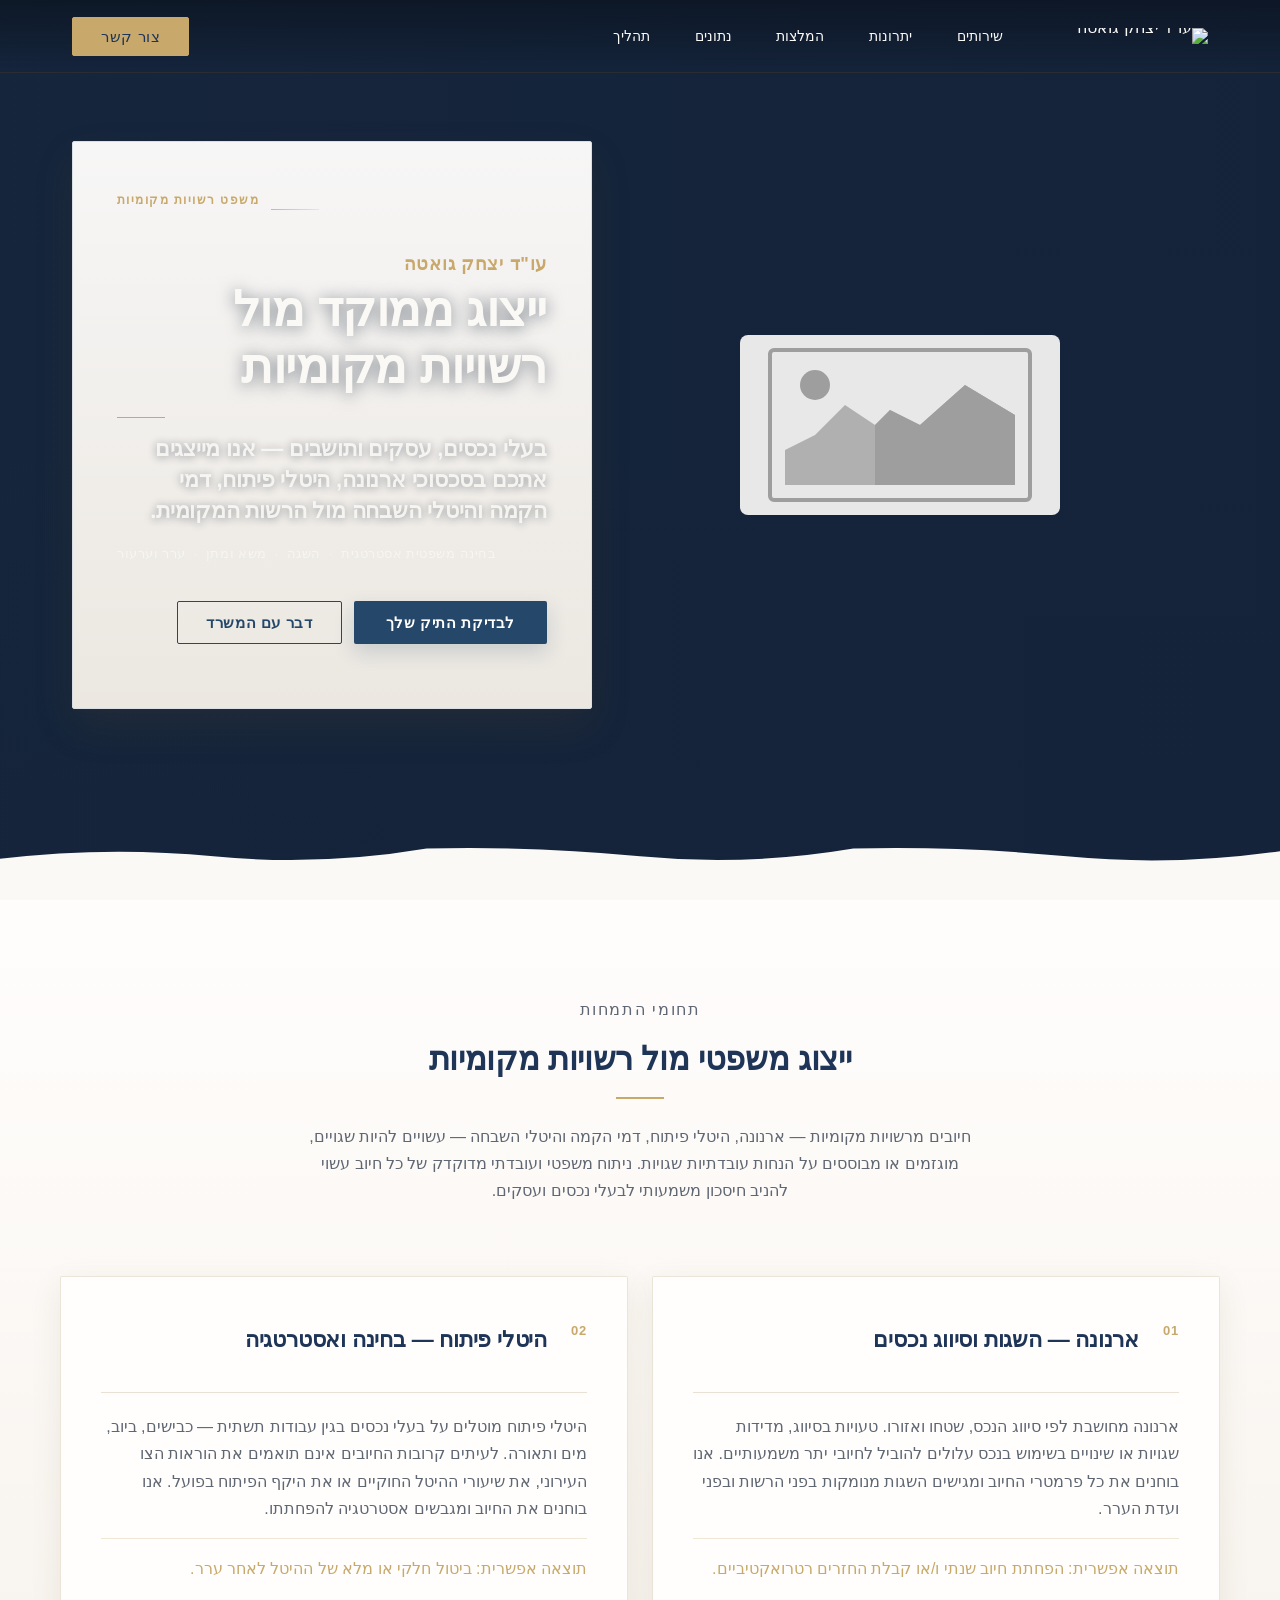
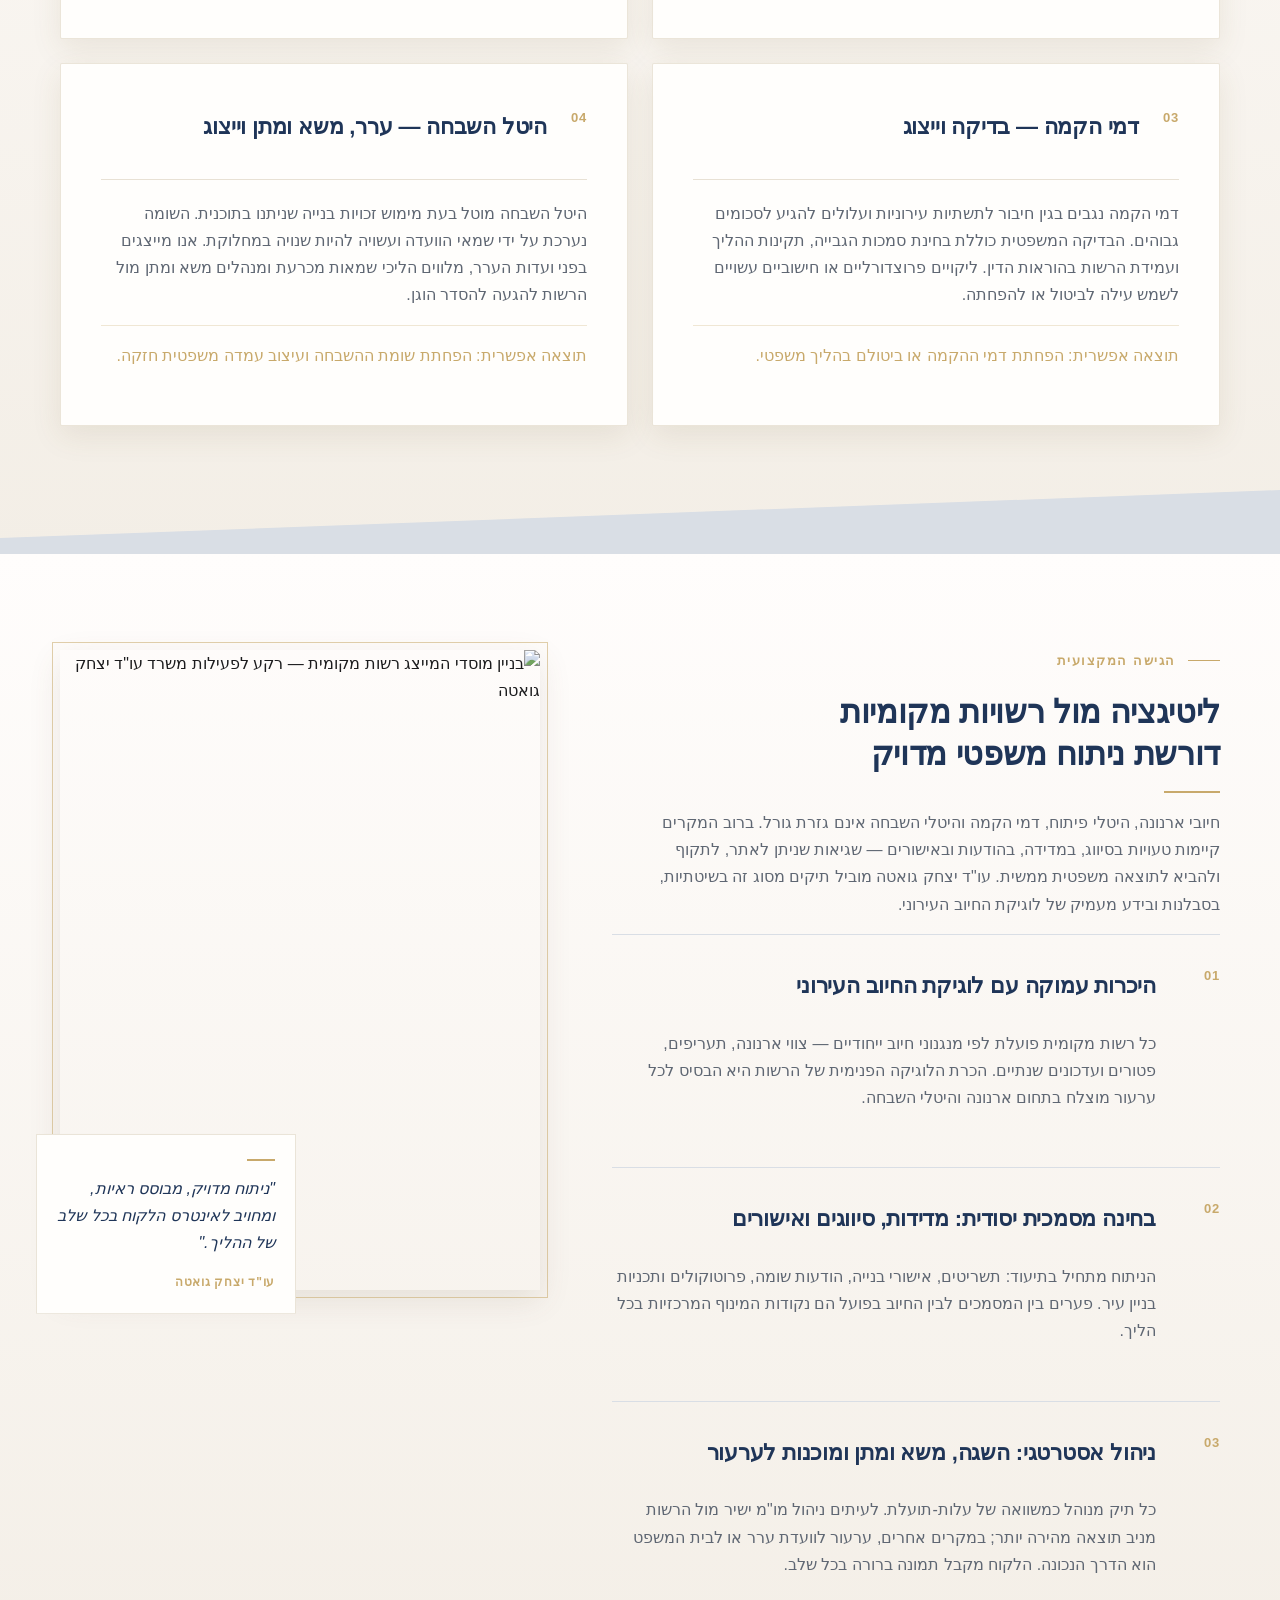
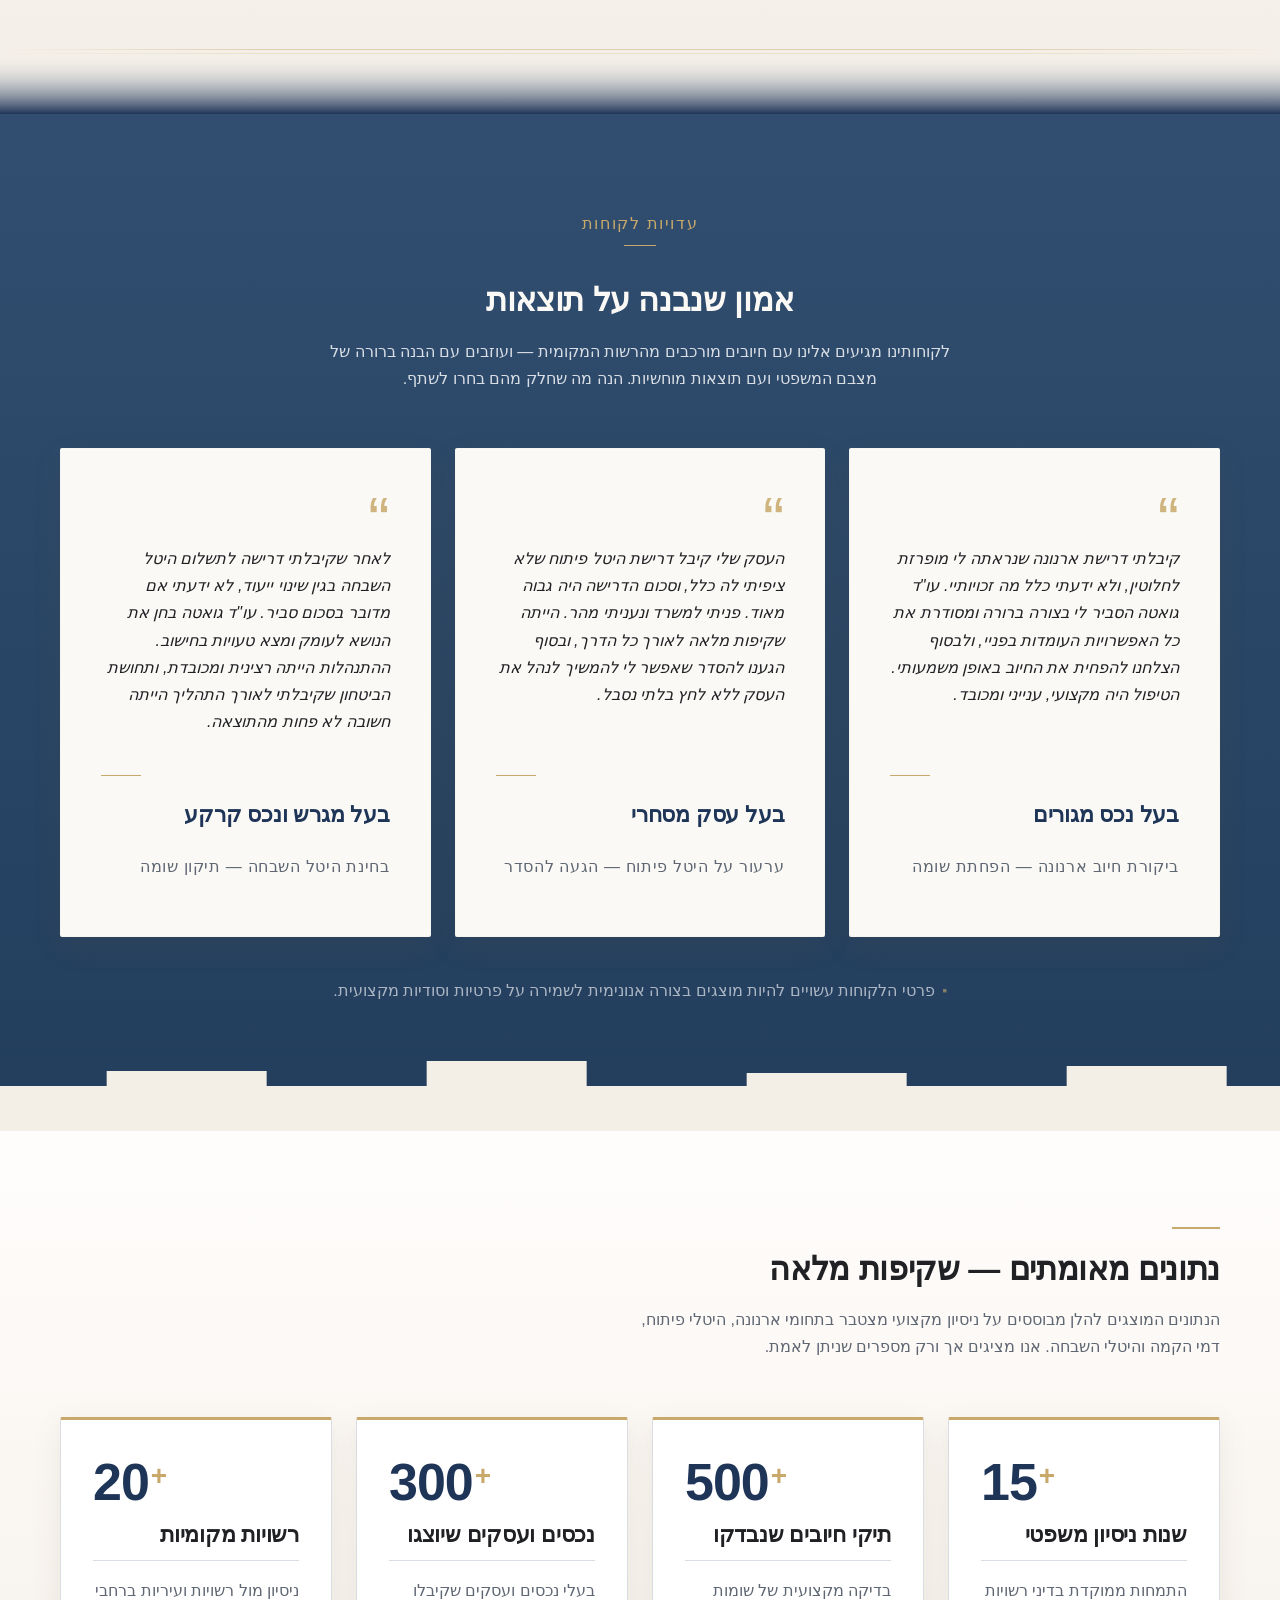
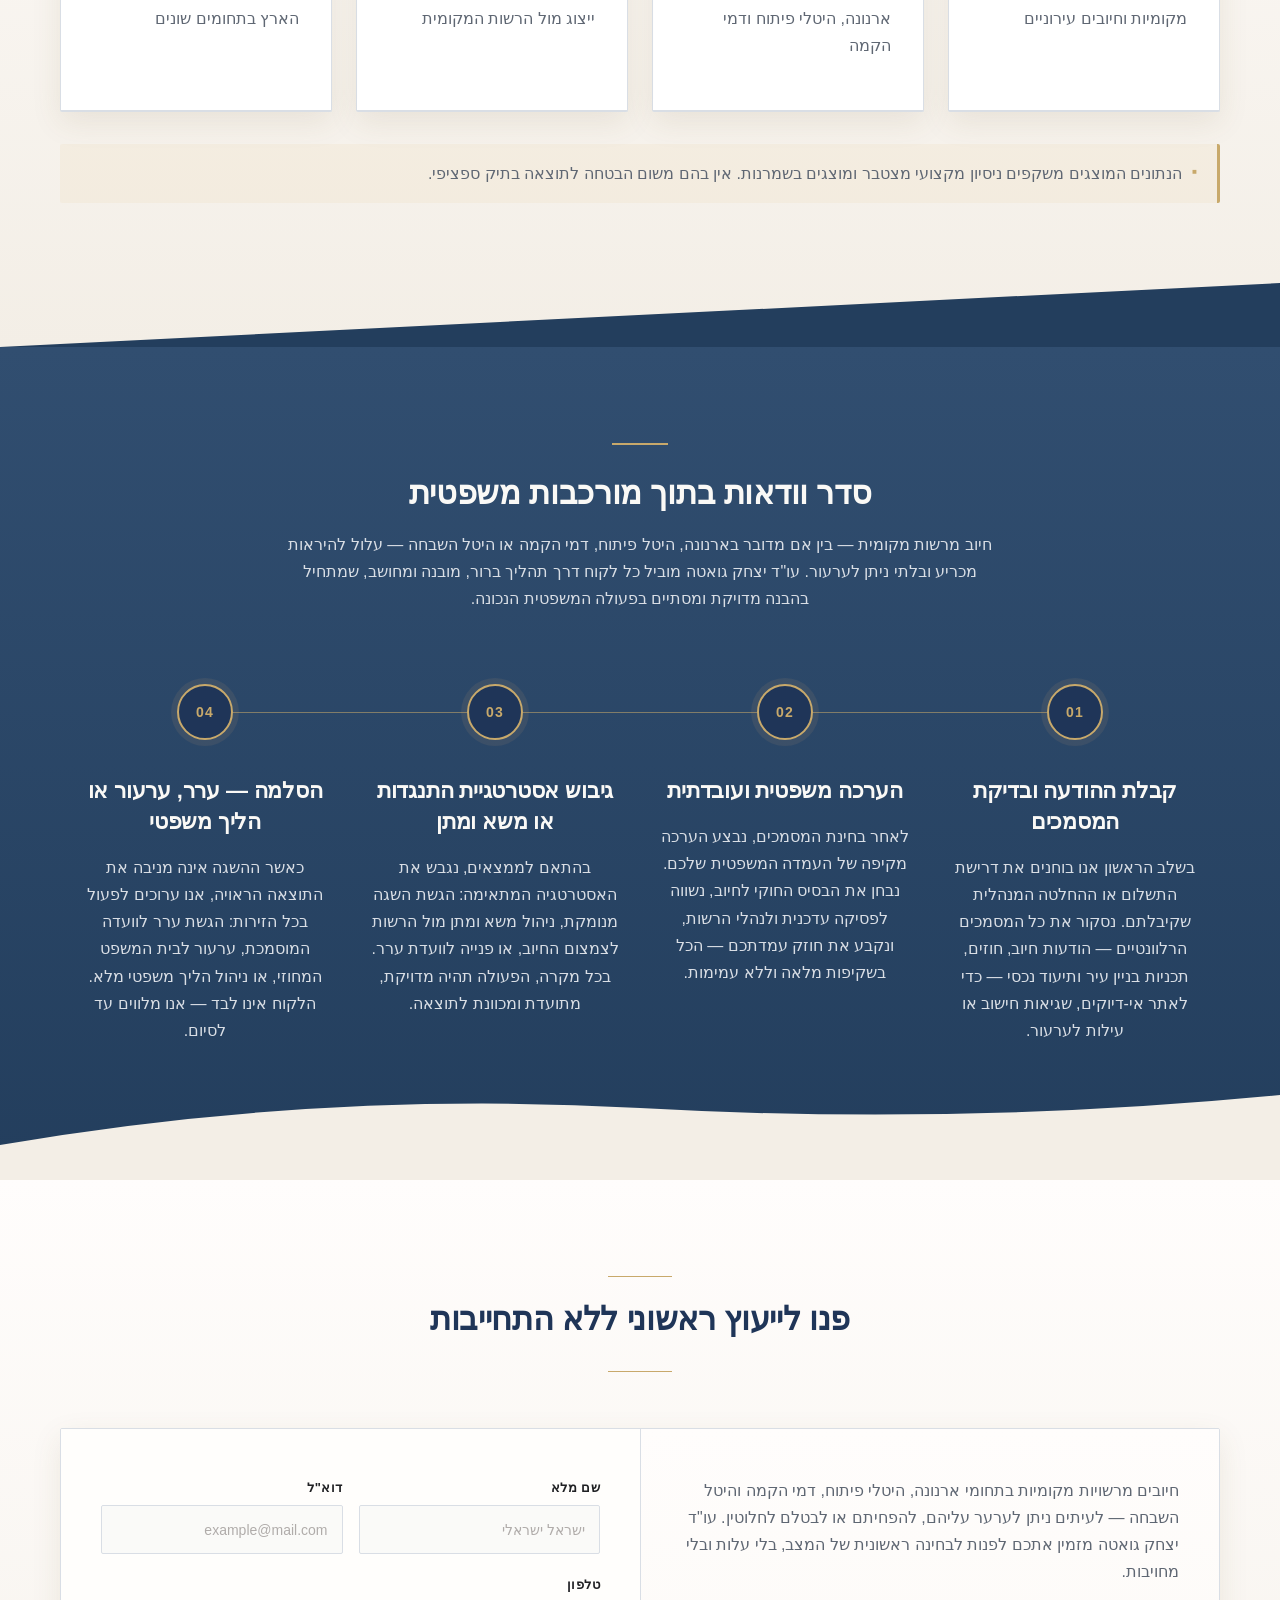
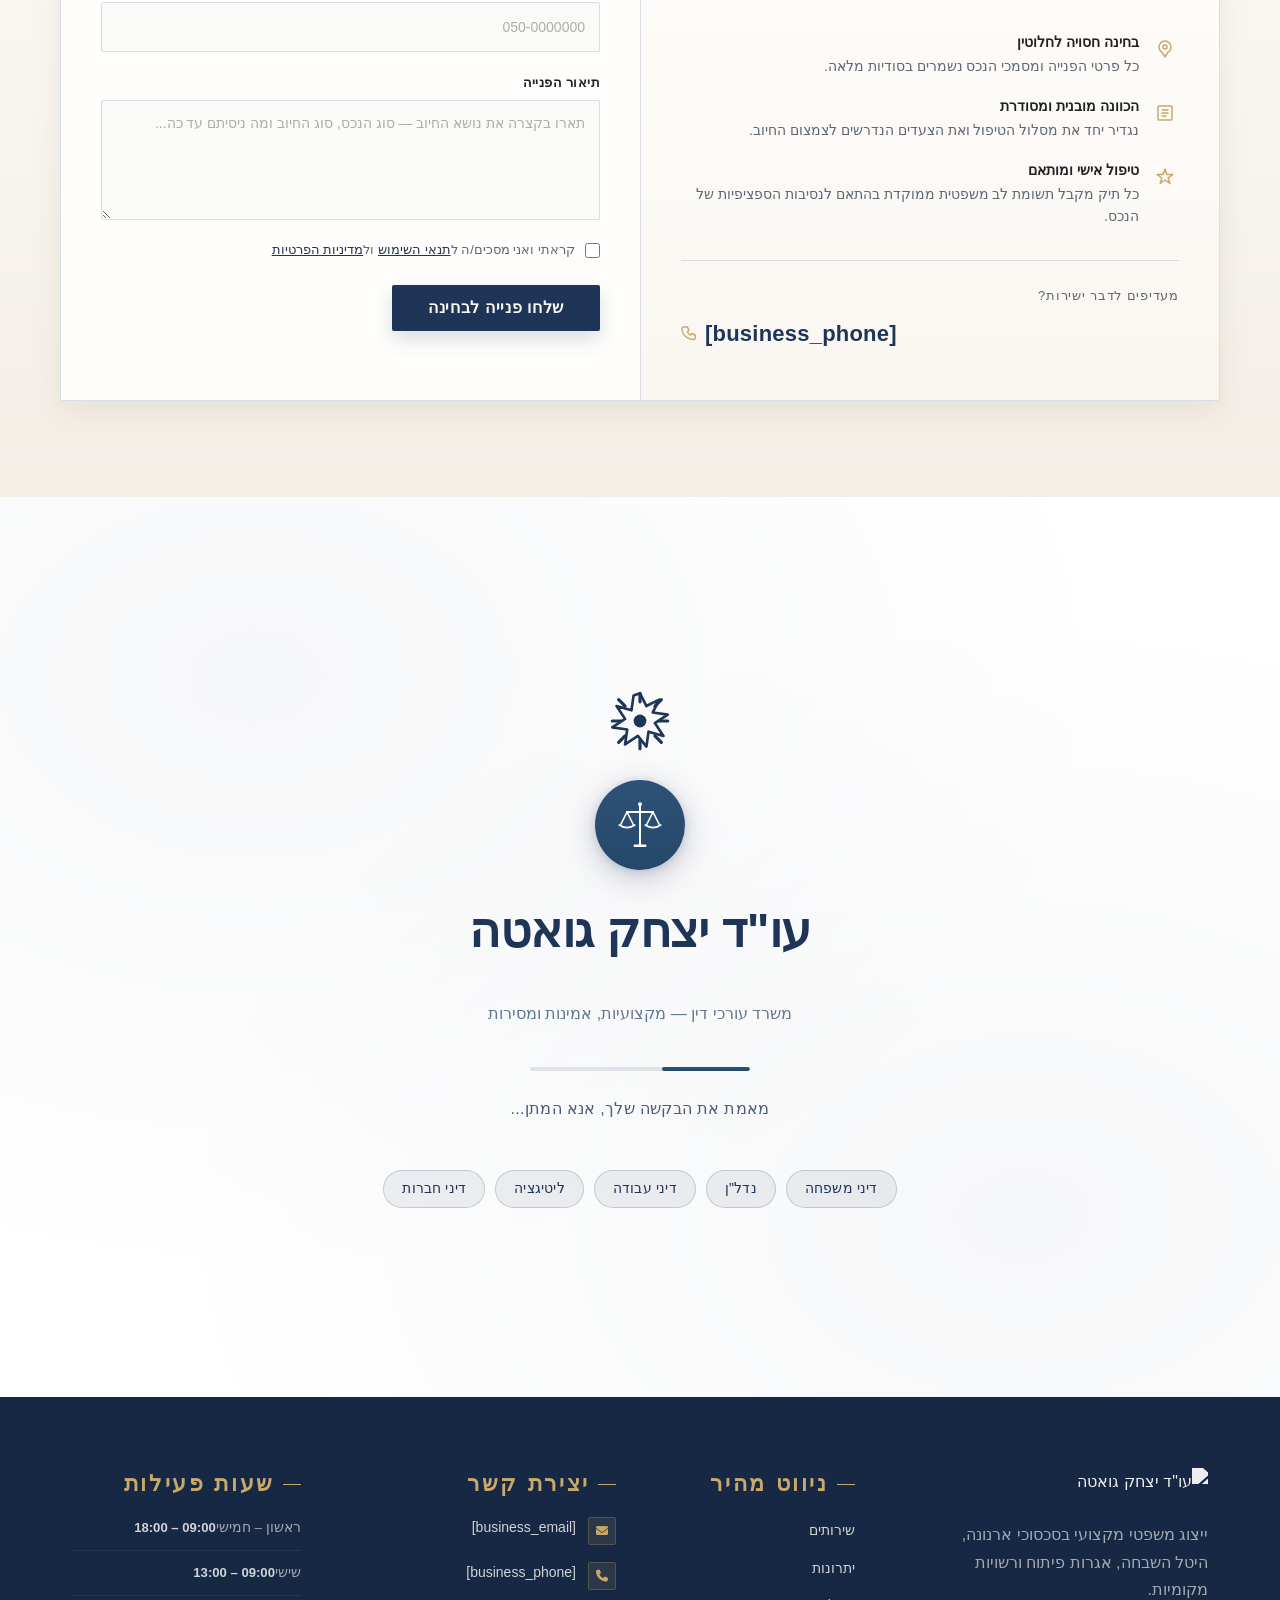
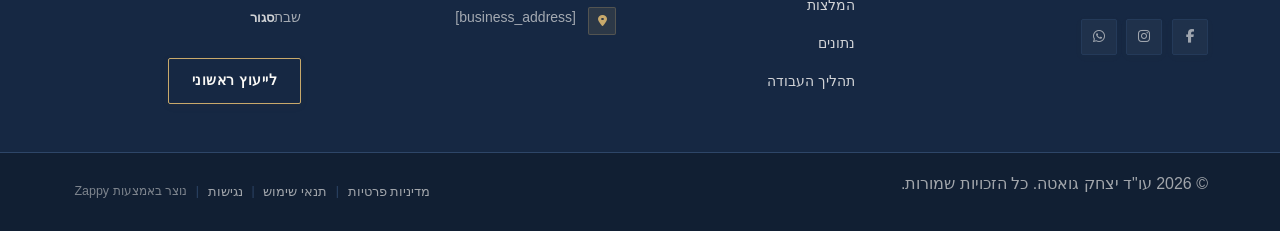
==== commit f3817da9: "Incremental sync: 1 page(s) — insert_element" ====
--- a/index.html
+++ b/index.html
@@ -1086,7 +1086,7 @@
   <div class="index-hero-scrim" aria-hidden="true"></div>
 
   <!-- Content Card -->
-  <div class="index-hero-container">
+  <div class="index-hero-container"><div class="zappy-inserted-element" id="zappy-element-1776948747494-l31l2rdxf" data-element-id="zappy-element-1776948747494-l31l2rdxf" data-element-type="image" data-zappy-newly-inserted="true" style="max-width: 430px; margin: 20px auto;"><img src="[data-uri]" alt="Image" style="width: 320px; height: 180px; border-radius: 8px; max-width: 100%; object-fit: cover; margin-top: 20px; margin-bottom: 20px; object-position: 50% 50%; display: block; margin-right: auto !important; margin-left: auto !important;" data-element-type="image" data-element-id="zappy-element-1776948747494-l31l2rdxf" id="zappy-element-1776948747494-l31l2rdxf"></div>
     <div class="index-hero-card">
       <div class="index-hero-eyebrow">
         <span class="index-hero-label">משפט רשויות מקומיות</span>
@@ -1111,8 +1111,8 @@
       </div>
 
       <div class="index-hero-ctas">
-        <a href="#contact" class="index-hero-btn-primary">לבדיקת התיק שלך</a>
-        <a href="tel:[business_phone]" class="index-hero-btn-secondary">דבר עם המשרד</a>
+        <a href="#contact" class="index-hero-btn-primary" data-element-type="button" data-element-id="btn-1776948674217-5rvr4cnvt" data-native-element="true">לבדיקת התיק שלך</a>
+        <a href="tel:[business_phone]" class="index-hero-btn-secondary" data-element-type="button" data-element-id="btn-1776948674217-bbq7y8no0" data-native-element="true">דבר עם המשרד</a>
       </div>
     </div>
   </div>
